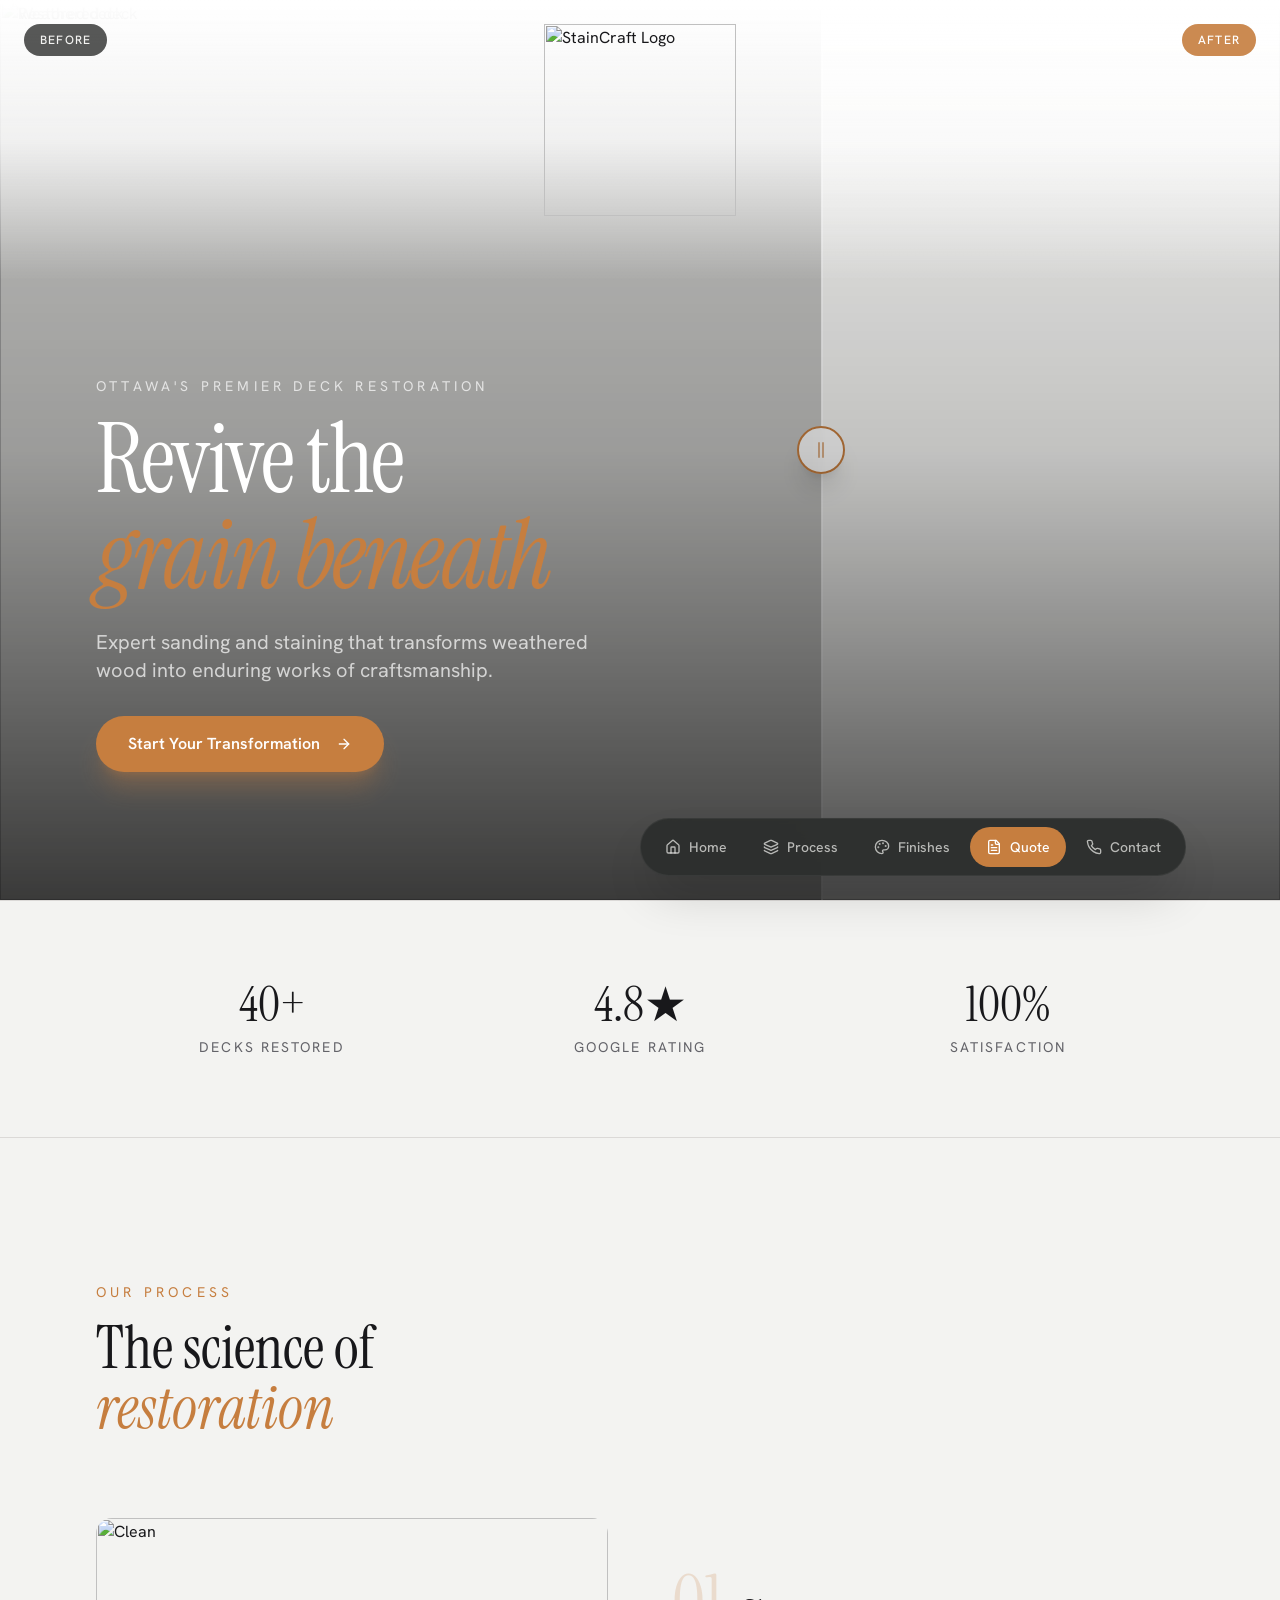
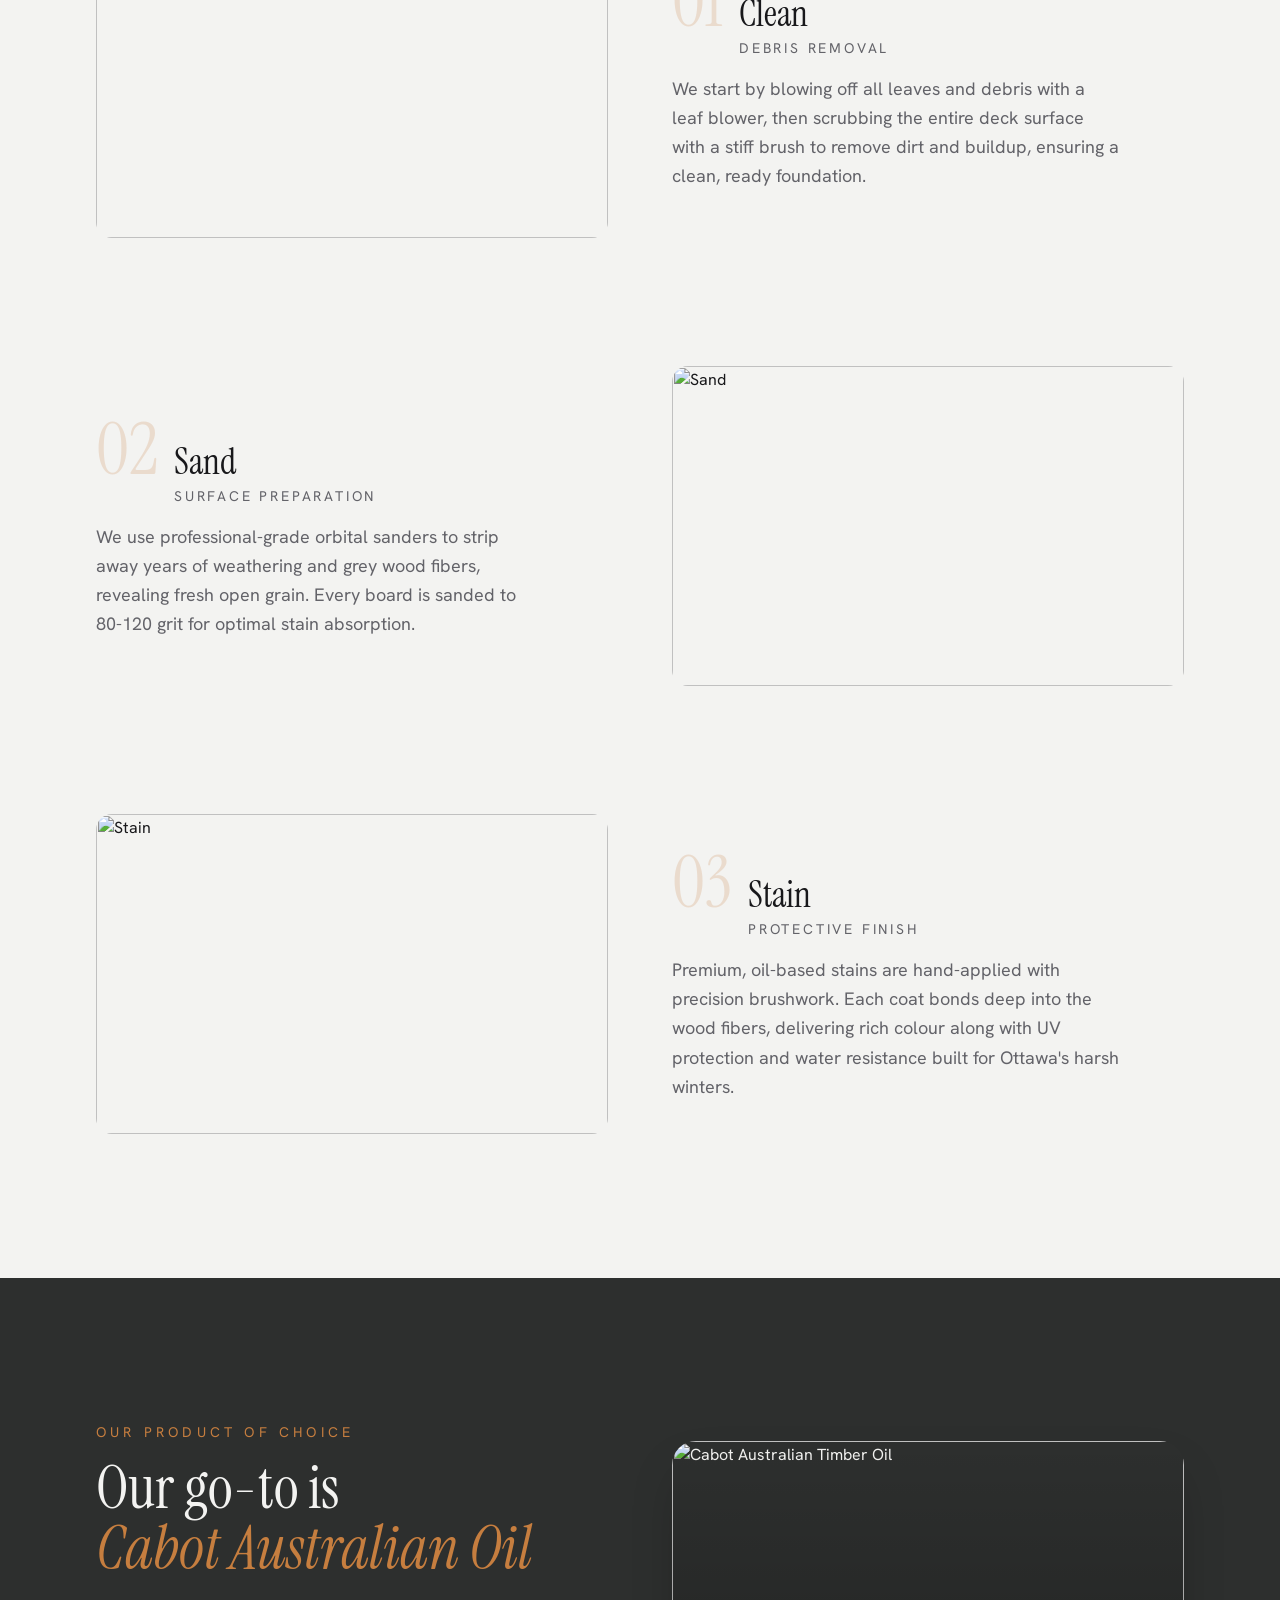
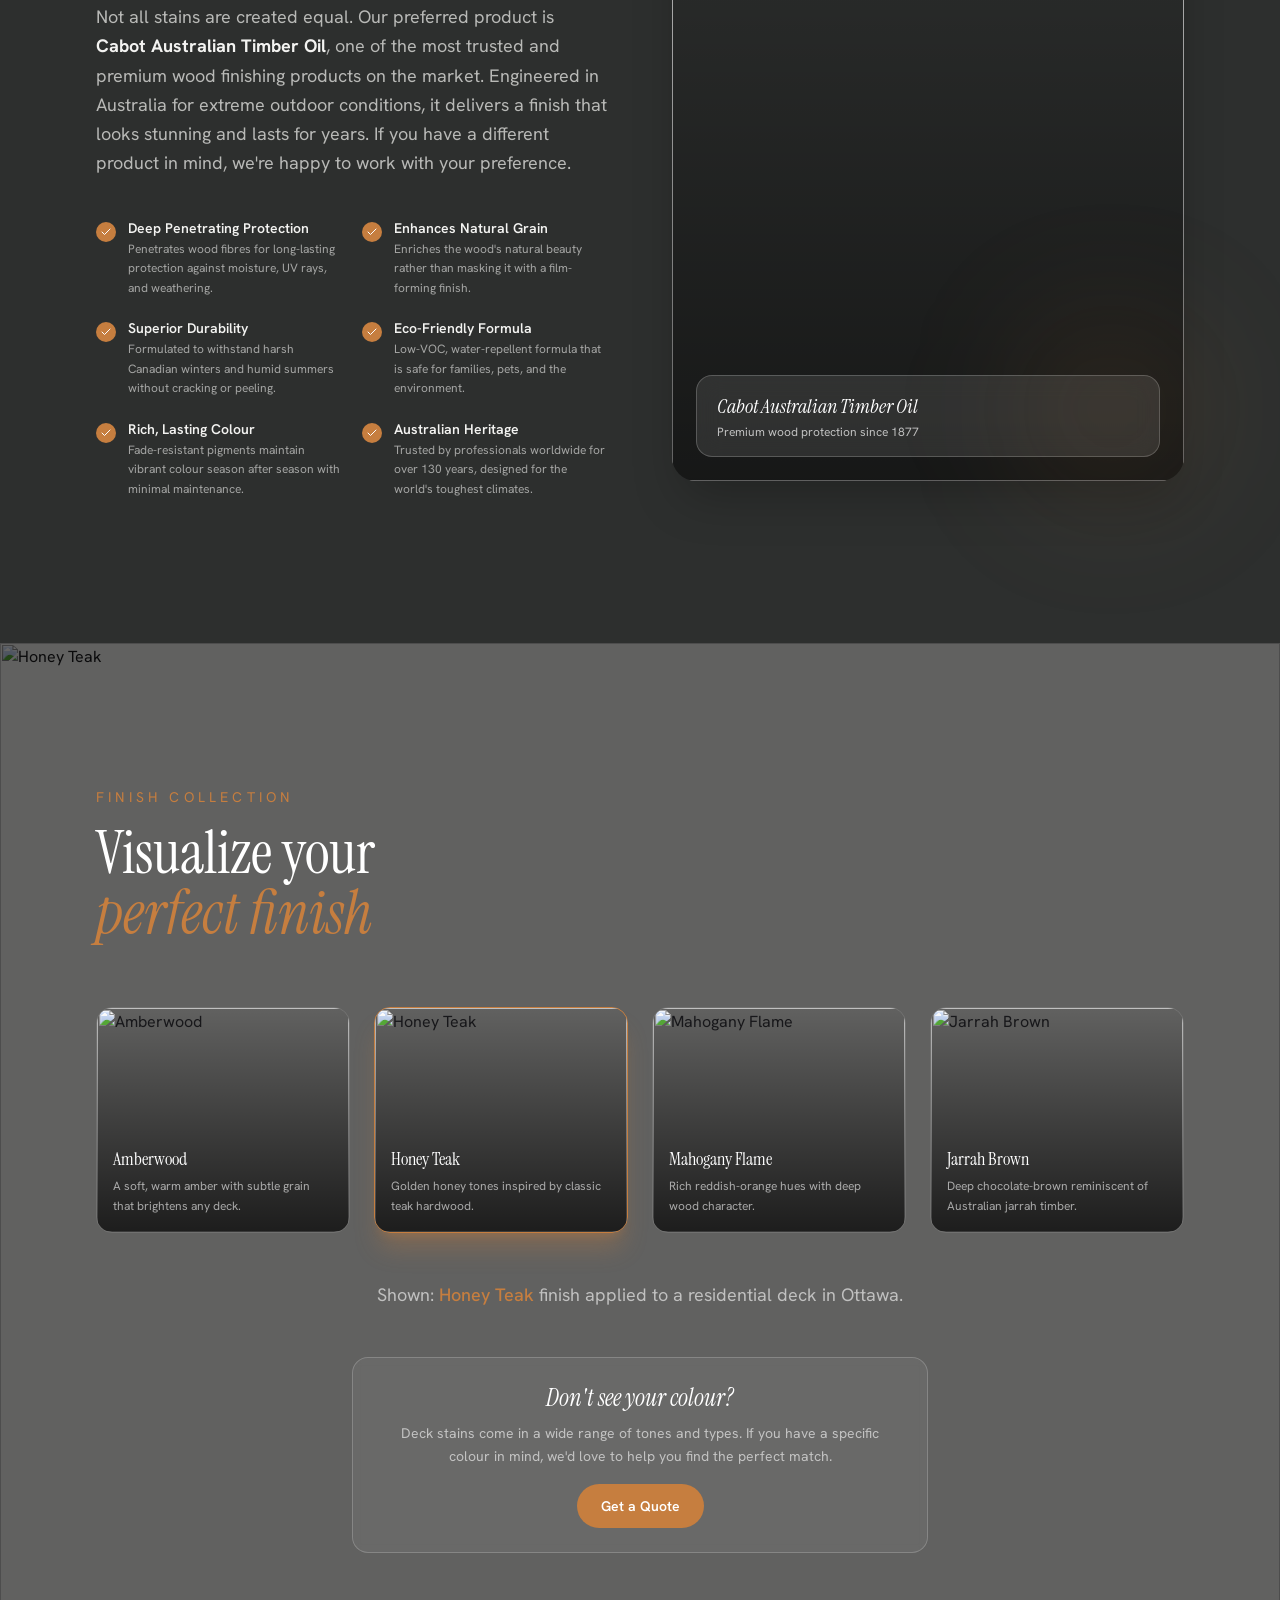
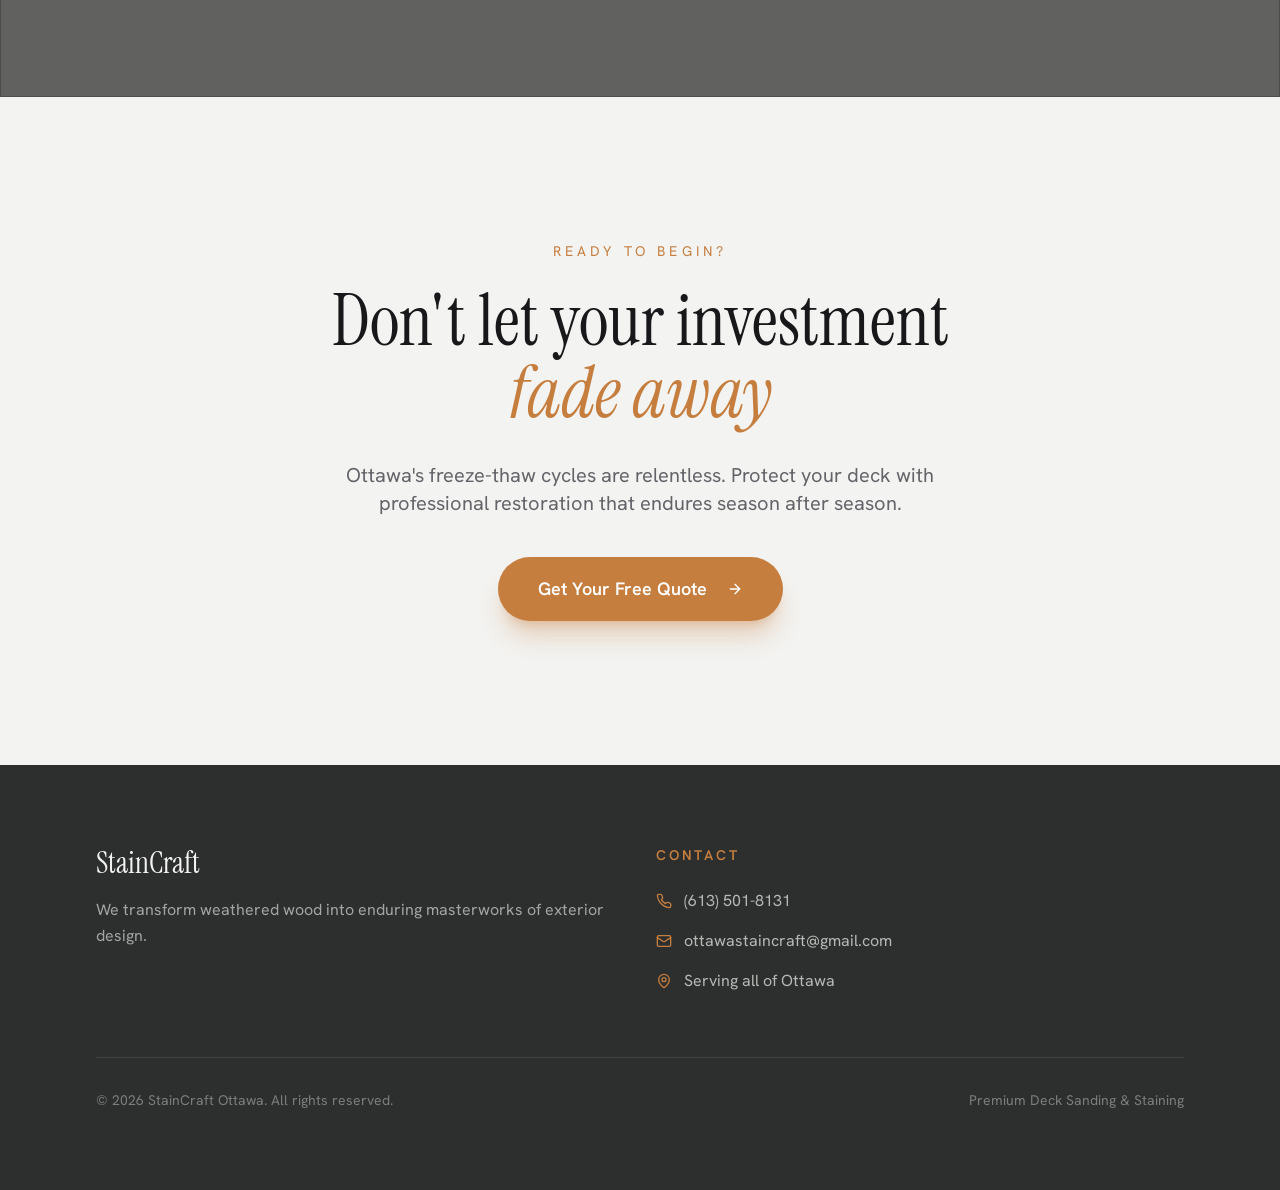
==== index.html @ ea13b6b6 "Update index.html" ====
<html lang="en"><head>
  <meta charset="utf-8">
  <link href="https://media.base44.com/images/public/69fa794aa1d1ffbd0a71982e/69de21998_logo.png" rel="icon" type="image/svg+xml">
  <meta content="width=device-width, initial-scale=1.0" name="viewport">
  <link href="/manifest.json" rel="manifest">
  <title>
   StainCraft Ottawa
  </title>
  <script crossorigin="" src="java.js" type="module">
  </script>
  <link rel="stylesheet" href="CSS.css">
  <script type="module">
   if (window.self === window.top) {
  let lastPath = "";
  function getPageNameFromPath(path) {
    const segments = path.split("/").filter(Boolean);
    return segments[0] || null;
  }
  function trackPageView() {
    const path = window.location.pathname;
    if (path === lastPath) return;
    lastPath = path;
    const pageName = getPageNameFromPath(path) || "home";
    const appId = "69fa794aa1d1ffbd0a71982e";
    if (!appId) return;
    fetch(`/app-logs/${appId}/log-user-in-app/${pageName}`, {
      method: "POST",
    }).catch(() => {});
  }
  const originalPushState = history.pushState.bind(history);
  history.pushState = function (...args) {
    originalPushState(...args);
    trackPageView();
  };
  const originalReplaceState = history.replaceState.bind(history);
  history.replaceState = function (...args) {
    originalReplaceState(...args);
    trackPageView();
  };
  window.addEventListener("popstate", trackPageView);
  trackPageView();
}
  </script>
  <meta content="Premium deck restoration and finishing services for Ottawa homeowners, combining artisan craftsmanship with weather-tested durability." name="description">
  <meta content="StainCraft Ottawa" property="og:title">
  <meta content="Premium deck restoration and finishing services for Ottawa homeowners, combining artisan craftsmanship with weather-tested durability." property="og:description">
  <meta content="https://media.base44.com/images/public/69fa794aa1d1ffbd0a71982e/69de21998_logo.png/v1/fill/w_1200,h_630/69de21998_logo.png" property="og:image">
  <meta content="https://stain-craft-ottawa.base44.app" property="og:url">
  <meta content="website" property="og:type">
  <meta content="StainCraft Ottawa" property="og:site_name">
  <meta content="StainCraft Ottawa" name="twitter:title">
  <meta content="Premium deck restoration and finishing services for Ottawa homeowners, combining artisan craftsmanship with weather-tested durability." name="twitter:description">
  <meta content="https://media.base44.com/images/public/69fa794aa1d1ffbd0a71982e/69de21998_logo.png/v1/fill/w_1200,h_630/69de21998_logo.png" name="twitter:image">
  <meta content="summary_large_image" name="twitter:card">
  <meta content="https://stain-craft-ottawa.base44.app" name="twitter:url">
  <meta content="yes" name="mobile-web-app-capable">
  <meta content="black" name="apple-mobile-web-app-status-bar-style">
  <meta content="StainCraft Ottawa" name="apple-mobile-web-app-title">
  <link href="https://stain-craft-ottawa.base44.app" rel="canonical">
  <script data-seo-source="builder" type="application/ld+json">
   {"name": "StainCraft Ottawa", "@context": "https://schema.org", "@type": "WebSite", "url": "https://stain-craft-ottawa.base44.app"}
  </script>
  <script data-seo-source="builder" type="application/ld+json">
   {"name": "StainCraft Ottawa", "logo": "https://media.base44.com/images/public/69fa794aa1d1ffbd0a71982e/69de21998_logo.png", "@context": "https://schema.org", "@type": "Organization", "url": "https://stain-craft-ottawa.base44.app"}
  </script>
  <script async="true" data-app-id="69fa794aa1d1ffbd0a71982e" data-app-name="StainCraft Ottawa" data-platform-url="https://app.base44.com" src="/static/js/badge.js">
  </script>
 <style>
      @keyframes badge-spin {
        from { transform: rotate(0deg); }
        to { transform: rotate(360deg); }
      }
      .badge-spinner {
        animation: badge-spin 1s linear infinite;
      }
      @keyframes base44-fade-in {
        from { opacity: 0; }
        to { opacity: 1; }
      }
      @keyframes base44-scale-in {
        from {
          opacity: 0;
          transform: scale(0.95);
        }
        to {
          opacity: 1;
          transform: scale(1);
        }
      }
    </style></head>
 <body>
  <div id="root"><div class="min-h-screen bg-background font-body"><div><section class="relative w-full h-screen overflow-hidden"><div class="absolute inset-0 cursor-col-resize select-none"><img src="https://media.base44.com/images/public/69fa794aa1d1ffbd0a71982e/0f7877203_de7d810f-750d-41b0-aebe-3784a3c4c7a8.png" alt="Restored deck" class="absolute inset-0 w-full h-full object-cover"><div class="absolute inset-0 overflow-hidden" style="clip-path: inset(0px 35.7851% 0px 0px);"><img src="https://media.base44.com/images/public/69fa794aa1d1ffbd0a71982e/82ff02558_5747acf0-26b4-49be-80ba-8a4bb88fe09c.png" alt="Weathered deck" class="absolute inset-0 w-full h-full object-cover grayscale-[30%]"><div class="absolute inset-0 bg-black/20"></div></div><div class="absolute top-0 bottom-0 z-10 flex items-center" style="left: 64.2149%; transform: translateX(-50%);"><div class="w-[2px] h-full bg-white/80"></div><div class="absolute top-1/2 -translate-y-1/2 -translate-x-1/2 w-12 h-12 rounded-full bg-white/90 backdrop-blur-sm border-2 border-primary flex items-center justify-center shadow-xl"><div class="flex gap-0.5"><div class="w-0.5 h-4 bg-primary/60 rounded-full"></div><div class="w-0.5 h-4 bg-primary/60 rounded-full"></div></div></div></div></div><div class="absolute top-0 left-0 right-0 z-20"><div class="w-full bg-gradient-to-b from-white via-white/80 to-transparent pt-6 pb-16 flex justify-center"><img src="https://media.base44.com/images/public/69fa794aa1d1ffbd0a71982e/243f732c0_StainCraftLogo.png" alt="StainCraft Logo" class="h-36 md:h-48 object-contain"></div></div><div class="absolute top-8 left-6 z-20"><span class="bg-secondary/80 backdrop-blur-sm text-secondary-foreground text-xs font-body font-medium tracking-widest uppercase px-4 py-2 rounded-full">Before</span></div><div class="absolute top-8 right-6 z-20"><span class="bg-primary/90 backdrop-blur-sm text-primary-foreground text-xs font-body font-medium tracking-widest uppercase px-4 py-2 rounded-full">After</span></div><div class="absolute inset-0 bg-gradient-to-t from-black/70 via-black/20 to-transparent pointer-events-none z-10"></div><div class="absolute bottom-0 left-0 right-0 z-20 pb-32 px-6 md:px-16 lg:px-24"><div class="max-w-3xl" style="opacity: 1; transform: none;"><p class="font-body text-white/70 text-sm tracking-[0.3em] uppercase mb-4">Ottawa's Premier Deck Restoration</p><h1 class="font-display text-5xl md:text-7xl lg:text-8xl text-white leading-[0.95] tracking-tight mb-6">Revive the<br><span class="text-primary italic">grain beneath</span></h1><p class="font-body text-white/70 text-lg md:text-xl max-w-lg mb-8 leading-relaxed">Expert sanding and staining that transforms weathered wood into enduring works of craftsmanship.</p><a href="/quote"><button class="inline-flex items-center justify-center gap-2 whitespace-nowrap focus-visible:outline-none focus-visible:ring-1 focus-visible:ring-ring disabled:pointer-events-none disabled:opacity-50 [&amp;_svg]:pointer-events-none [&amp;_svg]:size-4 [&amp;_svg]:shrink-0 py-2 h-14 px-8 text-base font-body font-semibold rounded-full bg-primary hover:bg-primary/90 text-primary-foreground shadow-xl shadow-primary/30 transition-all duration-300 hover:shadow-2xl hover:shadow-primary/40">Start Your Transformation<svg xmlns="http://www.w3.org/2000/svg" width="24" height="24" viewBox="0 0 24 24" fill="none" stroke="currentColor" stroke-width="2" stroke-linecap="round" stroke-linejoin="round" class="lucide lucide-arrow-right w-5 h-5 ml-2"><path d="M5 12h14"></path><path d="m12 5 7 7-7 7"></path></svg></button></a></div></div><div class="absolute top-1/2 left-1/2 -translate-x-1/2 -translate-y-1/2 z-20 pointer-events-none" style="opacity: 0;"><div class="bg-white/90 backdrop-blur-sm rounded-full px-5 py-3 shadow-lg"><span class="font-body text-sm text-foreground font-medium">← Drag to compare →</span></div></div></section><section class="py-16 md:py-20 px-6 md:px-16 lg:px-24 border-y border-border"><div class="max-w-7xl mx-auto grid grid-cols-3 gap-8 md:gap-4"><div class="text-center" style="opacity: 1; transform: none;"><p class="font-display text-4xl md:text-5xl text-foreground">40+</p><p class="font-body text-muted-foreground text-sm tracking-[0.15em] uppercase mt-2">Decks Restored</p></div><div class="text-center" style="opacity: 1; transform: none;"><p class="font-display text-4xl md:text-5xl text-foreground">4.8★</p><p class="font-body text-muted-foreground text-sm tracking-[0.15em] uppercase mt-2">Google Rating</p></div><div class="text-center" style="opacity: 1; transform: none;"><p class="font-display text-4xl md:text-5xl text-foreground">100%</p><p class="font-body text-muted-foreground text-sm tracking-[0.15em] uppercase mt-2">Satisfaction</p></div></div></section><section id="process" class="py-24 md:py-36 px-6 md:px-16 lg:px-24"><div class="max-w-7xl mx-auto"><div class="mb-20" style="opacity: 1; transform: none;"><p class="font-body text-sm tracking-[0.3em] uppercase text-primary mb-4">Our Process</p><h2 class="font-display text-4xl md:text-6xl text-foreground leading-tight">The science of<br><span class="italic text-primary">restoration</span></h2></div><div class="space-y-24 md:space-y-32"><div class="grid grid-cols-1 lg:grid-cols-2 gap-8 lg:gap-16 items-center " style="opacity: 1; transform: none;"><div class=""><div class="overflow-hidden rounded-2xl"><img src="https://media.base44.com/images/public/69fa794aa1d1ffbd0a71982e/c73a973b4_generated_image.png" alt="Clean" class="w-full h-64 md:h-80 object-cover hover:scale-105 transition-transform duration-700"></div></div><div class="space-y-4 "><div class="flex items-baseline gap-4"><span class="font-display text-6xl md:text-7xl text-primary/20">01</span><div><h3 class="font-display text-3xl md:text-4xl text-foreground">Clean</h3><p class="font-body text-sm tracking-[0.2em] uppercase text-muted-foreground mt-1">Debris Removal</p></div></div><p class="font-body text-muted-foreground text-lg leading-relaxed max-w-md">We start by blowing off all leaves and debris with a leaf blower, then scrubbing the entire deck surface with a stiff brush to remove dirt and buildup, ensuring a clean, ready foundation.</p></div></div><div class="grid grid-cols-1 lg:grid-cols-2 gap-8 lg:gap-16 items-center lg:grid-flow-dense" style="opacity: 1; transform: none;"><div class="lg:col-start-2"><div class="overflow-hidden rounded-2xl"><img src="https://media.base44.com/images/public/69fa794aa1d1ffbd0a71982e/3ec71d45b_generated_72070916.png" alt="Sand" class="w-full h-64 md:h-80 object-cover hover:scale-105 transition-transform duration-700"></div></div><div class="space-y-4 lg:col-start-1"><div class="flex items-baseline gap-4"><span class="font-display text-6xl md:text-7xl text-primary/20">02</span><div><h3 class="font-display text-3xl md:text-4xl text-foreground">Sand</h3><p class="font-body text-sm tracking-[0.2em] uppercase text-muted-foreground mt-1">Surface Preparation</p></div></div><p class="font-body text-muted-foreground text-lg leading-relaxed max-w-md">We use professional-grade orbital sanders to strip away years of weathering and grey wood fibers, revealing fresh open grain. Every board is sanded to 80-120 grit for optimal stain absorption.</p></div></div><div class="grid grid-cols-1 lg:grid-cols-2 gap-8 lg:gap-16 items-center " style="opacity: 1; transform: none;"><div class=""><div class="overflow-hidden rounded-2xl"><img src="https://media.base44.com/images/public/69fa794aa1d1ffbd0a71982e/5aa98ae77_generated_a094aadf.png" alt="Stain" class="w-full h-64 md:h-80 object-cover hover:scale-105 transition-transform duration-700"></div></div><div class="space-y-4 "><div class="flex items-baseline gap-4"><span class="font-display text-6xl md:text-7xl text-primary/20">03</span><div><h3 class="font-display text-3xl md:text-4xl text-foreground">Stain</h3><p class="font-body text-sm tracking-[0.2em] uppercase text-muted-foreground mt-1">Protective Finish</p></div></div><p class="font-body text-muted-foreground text-lg leading-relaxed max-w-md">Premium, oil-based stains are hand-applied with precision brushwork. Each coat bonds deep into the wood fibers, delivering rich colour along with UV protection and water resistance built for Ottawa's harsh winters.</p></div></div></div></div></section><section class="py-24 md:py-36 bg-secondary text-secondary-foreground overflow-hidden"><div class="px-6 md:px-16 lg:px-24 max-w-7xl mx-auto"><div class="grid grid-cols-1 lg:grid-cols-2 gap-16 items-center"><div style="opacity: 1; transform: none;"><p class="font-body text-sm tracking-[0.3em] uppercase text-primary mb-4">Our Product of Choice</p><h2 class="font-display text-4xl md:text-6xl leading-tight mb-6">Our go-to is<br><span class="italic text-primary">Cabot Australian Oil</span></h2><p class="font-body text-secondary-foreground/70 text-lg leading-relaxed mb-10">Not all stains are created equal. Our preferred product is <strong class="text-secondary-foreground">Cabot Australian Timber Oil</strong>, one of the most trusted and premium wood finishing products on the market. Engineered in Australia for extreme outdoor conditions, it delivers a finish that looks stunning and lasts for years. If you have a different product in mind, we're happy to work with your preference.</p><div class="grid grid-cols-1 sm:grid-cols-2 gap-5"><div class="flex gap-3" style="opacity: 1; transform: none;"><div class="mt-1 flex-shrink-0 w-5 h-5 rounded-full bg-primary flex items-center justify-center"><svg xmlns="http://www.w3.org/2000/svg" width="24" height="24" viewBox="0 0 24 24" fill="none" stroke="currentColor" stroke-width="2" stroke-linecap="round" stroke-linejoin="round" class="lucide lucide-check w-3 h-3 text-primary-foreground"><path d="M20 6 9 17l-5-5"></path></svg></div><div><p class="font-body font-semibold text-sm text-secondary-foreground">Deep Penetrating Protection</p><p class="font-body text-xs text-secondary-foreground/60 leading-relaxed mt-0.5">Penetrates wood fibres for long-lasting protection against moisture, UV rays, and weathering.</p></div></div><div class="flex gap-3" style="opacity: 1; transform: none;"><div class="mt-1 flex-shrink-0 w-5 h-5 rounded-full bg-primary flex items-center justify-center"><svg xmlns="http://www.w3.org/2000/svg" width="24" height="24" viewBox="0 0 24 24" fill="none" stroke="currentColor" stroke-width="2" stroke-linecap="round" stroke-linejoin="round" class="lucide lucide-check w-3 h-3 text-primary-foreground"><path d="M20 6 9 17l-5-5"></path></svg></div><div><p class="font-body font-semibold text-sm text-secondary-foreground">Enhances Natural Grain</p><p class="font-body text-xs text-secondary-foreground/60 leading-relaxed mt-0.5">Enriches the wood's natural beauty rather than masking it with a film-forming finish.</p></div></div><div class="flex gap-3" style="opacity: 1; transform: none;"><div class="mt-1 flex-shrink-0 w-5 h-5 rounded-full bg-primary flex items-center justify-center"><svg xmlns="http://www.w3.org/2000/svg" width="24" height="24" viewBox="0 0 24 24" fill="none" stroke="currentColor" stroke-width="2" stroke-linecap="round" stroke-linejoin="round" class="lucide lucide-check w-3 h-3 text-primary-foreground"><path d="M20 6 9 17l-5-5"></path></svg></div><div><p class="font-body font-semibold text-sm text-secondary-foreground">Superior Durability</p><p class="font-body text-xs text-secondary-foreground/60 leading-relaxed mt-0.5">Formulated to withstand harsh Canadian winters and humid summers without cracking or peeling.</p></div></div><div class="flex gap-3" style="opacity: 1; transform: none;"><div class="mt-1 flex-shrink-0 w-5 h-5 rounded-full bg-primary flex items-center justify-center"><svg xmlns="http://www.w3.org/2000/svg" width="24" height="24" viewBox="0 0 24 24" fill="none" stroke="currentColor" stroke-width="2" stroke-linecap="round" stroke-linejoin="round" class="lucide lucide-check w-3 h-3 text-primary-foreground"><path d="M20 6 9 17l-5-5"></path></svg></div><div><p class="font-body font-semibold text-sm text-secondary-foreground">Eco-Friendly Formula</p><p class="font-body text-xs text-secondary-foreground/60 leading-relaxed mt-0.5">Low-VOC, water-repellent formula that is safe for families, pets, and the environment.</p></div></div><div class="flex gap-3" style="opacity: 1; transform: none;"><div class="mt-1 flex-shrink-0 w-5 h-5 rounded-full bg-primary flex items-center justify-center"><svg xmlns="http://www.w3.org/2000/svg" width="24" height="24" viewBox="0 0 24 24" fill="none" stroke="currentColor" stroke-width="2" stroke-linecap="round" stroke-linejoin="round" class="lucide lucide-check w-3 h-3 text-primary-foreground"><path d="M20 6 9 17l-5-5"></path></svg></div><div><p class="font-body font-semibold text-sm text-secondary-foreground">Rich, Lasting Colour</p><p class="font-body text-xs text-secondary-foreground/60 leading-relaxed mt-0.5">Fade-resistant pigments maintain vibrant colour season after season with minimal maintenance.</p></div></div><div class="flex gap-3" style="opacity: 1; transform: none;"><div class="mt-1 flex-shrink-0 w-5 h-5 rounded-full bg-primary flex items-center justify-center"><svg xmlns="http://www.w3.org/2000/svg" width="24" height="24" viewBox="0 0 24 24" fill="none" stroke="currentColor" stroke-width="2" stroke-linecap="round" stroke-linejoin="round" class="lucide lucide-check w-3 h-3 text-primary-foreground"><path d="M20 6 9 17l-5-5"></path></svg></div><div><p class="font-body font-semibold text-sm text-secondary-foreground">Australian Heritage</p><p class="font-body text-xs text-secondary-foreground/60 leading-relaxed mt-0.5">Trusted by professionals worldwide for over 130 years, designed for the world's toughest climates.</p></div></div></div></div><div class="relative" style="opacity: 1; transform: none;"><div class="relative rounded-3xl overflow-hidden aspect-[4/5] shadow-2xl"><img src="https://media.base44.com/images/public/69fa794aa1d1ffbd0a71982e/8ce46a751_Cabot-ATO-natural-1G-HERO-1.jpg" alt="Cabot Australian Timber Oil" class="w-full h-full object-cover"><div class="absolute inset-0 bg-gradient-to-t from-black/50 to-transparent"></div><div class="absolute bottom-6 left-6 right-6"><div class="bg-white/10 backdrop-blur-md border border-white/20 rounded-2xl px-5 py-4"><p class="font-display text-white text-xl italic">Cabot Australian Timber Oil</p><p class="font-body text-white/70 text-xs mt-1">Premium wood protection since 1877</p></div></div></div><div class="absolute -bottom-6 -right-6 w-48 h-48 rounded-full bg-primary/10 blur-3xl pointer-events-none"></div></div></div></div></section><section id="finishes" class="relative py-24 md:py-36 overflow-hidden"><div class="absolute inset-0" style="opacity: 1;"><img src="https://media.base44.com/images/public/69fa794aa1d1ffbd0a71982e/0ec0f10fa_Honey.JPG" alt="Honey Teak" class="w-full h-full object-cover"><div class="absolute inset-0 bg-black/60"></div></div><div class="relative z-10 px-6 md:px-16 lg:px-24 max-w-7xl mx-auto"><div class="mb-16" style="opacity: 1; transform: none;"><p class="font-body text-sm tracking-[0.3em] uppercase text-primary mb-4">Finish Collection</p><h2 class="font-display text-4xl md:text-6xl text-white leading-tight">Visualize your<br><span class="italic text-primary">perfect finish</span></h2></div><div class="grid grid-cols-2 md:grid-cols-4 gap-4 md:gap-6 mb-12"><button class="group relative rounded-2xl border overflow-hidden transition-all duration-300 text-left
                border-white/10 hover:border-white/30"><img src="https://media.base44.com/images/public/69fa794aa1d1ffbd0a71982e/8ac215d3a_Amberwood.JPG" alt="Amberwood" class="w-full h-48 md:h-56 object-cover"><div class="absolute inset-0 bg-gradient-to-t from-black/70 to-transparent"></div><div class="absolute bottom-0 left-0 right-0 p-4"><h3 class="font-display text-lg text-white">Amberwood</h3><p class="font-body text-white/60 text-xs leading-relaxed mt-1">A soft, warm amber with subtle grain that brightens any deck.</p></div></button><button class="group relative rounded-2xl border overflow-hidden transition-all duration-300 text-left
                border-primary shadow-xl shadow-primary/30 ring-8 ring-primary" style="transform: none;"><img src="https://media.base44.com/images/public/69fa794aa1d1ffbd0a71982e/0ec0f10fa_Honey.JPG" alt="Honey Teak" class="w-full h-48 md:h-56 object-cover"><div class="absolute inset-0 bg-gradient-to-t from-black/70 to-transparent"></div><div class="absolute bottom-0 left-0 right-0 p-4"><h3 class="font-display text-lg text-white">Honey Teak</h3><p class="font-body text-white/60 text-xs leading-relaxed mt-1">Golden honey tones inspired by classic teak hardwood.</p></div></button><button class="group relative rounded-2xl border overflow-hidden transition-all duration-300 text-left
                border-white/10 hover:border-white/30" style="transform: none;"><img src="https://media.base44.com/images/public/69fa794aa1d1ffbd0a71982e/f0b2431c8_Mahoganny.JPG" alt="Mahogany Flame" class="w-full h-48 md:h-56 object-cover"><div class="absolute inset-0 bg-gradient-to-t from-black/70 to-transparent"></div><div class="absolute bottom-0 left-0 right-0 p-4"><h3 class="font-display text-lg text-white">Mahogany Flame</h3><p class="font-body text-white/60 text-xs leading-relaxed mt-1">Rich reddish-orange hues with deep wood character.</p></div></button><button class="group relative rounded-2xl border overflow-hidden transition-all duration-300 text-left
                border-white/10 hover:border-white/30" style="transform: none;"><img src="https://media.base44.com/images/public/69fa794aa1d1ffbd0a71982e/db3261a53_Brown.JPG" alt="Jarrah Brown" class="w-full h-48 md:h-56 object-cover"><div class="absolute inset-0 bg-gradient-to-t from-black/70 to-transparent"></div><div class="absolute bottom-0 left-0 right-0 p-4"><h3 class="font-display text-lg text-white">Jarrah Brown</h3><p class="font-body text-white/60 text-xs leading-relaxed mt-1">Deep chocolate-brown reminiscent of Australian jarrah timber.</p></div></button></div><div class="text-center" style="opacity: 1; transform: none;"><p class="font-body text-white/60 text-lg max-w-xl mx-auto">Shown: <span class="text-primary font-medium">Honey Teak</span> finish applied to a residential deck in Ottawa.</p></div><div class="mt-12 border border-white/20 bg-white/5 backdrop-blur-sm rounded-2xl px-8 py-6 max-w-xl mx-auto text-center" style="opacity: 1; transform: none;"><p class="font-display text-white text-2xl italic mb-2">Don't see your colour?</p><p class="font-body text-white/60 text-sm leading-relaxed mb-4">Deck stains come in a wide range of tones and types. If you have a specific colour in mind, we'd love to help you find the perfect match.</p><a href="/quote" class="inline-flex items-center gap-2 bg-primary hover:bg-primary/90 text-primary-foreground font-body font-semibold text-sm px-6 py-3 rounded-full transition-colors">Get a Quote</a></div></div></section><section class="py-24 md:py-36 px-6 md:px-16 lg:px-24"><div class="max-w-4xl mx-auto text-center"><div style="opacity: 1; transform: none;"><p class="font-body text-sm tracking-[0.3em] uppercase text-primary mb-6">Ready to begin?</p><h2 class="font-display text-4xl md:text-6xl lg:text-7xl text-foreground leading-tight mb-8">Don't let your investment<br><span class="italic text-primary">fade away</span></h2><p class="font-body text-muted-foreground text-lg md:text-xl max-w-2xl mx-auto mb-10 leading-relaxed">Ottawa's freeze-thaw cycles are relentless. Protect your deck with professional restoration that endures season after season.</p><a href="/quote"><button class="inline-flex items-center justify-center gap-2 whitespace-nowrap focus-visible:outline-none focus-visible:ring-1 focus-visible:ring-ring disabled:pointer-events-none disabled:opacity-50 [&amp;_svg]:pointer-events-none [&amp;_svg]:size-4 [&amp;_svg]:shrink-0 py-2 h-16 px-10 text-lg font-body font-semibold rounded-full bg-primary hover:bg-primary/90 text-primary-foreground shadow-xl shadow-primary/30 transition-all duration-300 hover:shadow-2xl hover:shadow-primary/40 hover:scale-105">Get Your Free Quote<svg xmlns="http://www.w3.org/2000/svg" width="24" height="24" viewBox="0 0 24 24" fill="none" stroke="currentColor" stroke-width="2" stroke-linecap="round" stroke-linejoin="round" class="lucide lucide-arrow-right w-5 h-5 ml-3"><path d="M5 12h14"></path><path d="m12 5 7 7-7 7"></path></svg></button></a></div></div></section><footer id="contact" class="bg-secondary text-secondary-foreground py-20 px-6 md:px-16 lg:px-24"><div class="max-w-7xl mx-auto"><div class="grid grid-cols-1 md:grid-cols-2 gap-12 md:gap-8 mb-16"><div><h3 class="font-display text-3xl mb-4">StainCraft</h3><p class="font-body text-secondary-foreground/60 leading-relaxed">We transform weathered wood into enduring masterworks of exterior design.</p></div><div><h4 class="font-body font-semibold text-sm tracking-[0.2em] uppercase text-primary mb-6">Contact</h4><div class="space-y-4"><a href="tel:+16135018131" class="flex items-center gap-3 font-body text-secondary-foreground/70 hover:text-primary transition-colors"><svg xmlns="http://www.w3.org/2000/svg" width="24" height="24" viewBox="0 0 24 24" fill="none" stroke="currentColor" stroke-width="2" stroke-linecap="round" stroke-linejoin="round" class="lucide lucide-phone w-4 h-4 text-primary"><path d="M22 16.92v3a2 2 0 0 1-2.18 2 19.79 19.79 0 0 1-8.63-3.07 19.5 19.5 0 0 1-6-6 19.79 19.79 0 0 1-3.07-8.67A2 2 0 0 1 4.11 2h3a2 2 0 0 1 2 1.72 12.84 12.84 0 0 0 .7 2.81 2 2 0 0 1-.45 2.11L8.09 9.91a16 16 0 0 0 6 6l1.27-1.27a2 2 0 0 1 2.11-.45 12.84 12.84 0 0 0 2.81.7A2 2 0 0 1 22 16.92z"></path></svg>(613) 501-8131</a><a href="mailto:ottawastaincraft@gmail.com" class="flex items-center gap-3 font-body text-secondary-foreground/70 hover:text-primary transition-colors"><svg xmlns="http://www.w3.org/2000/svg" width="24" height="24" viewBox="0 0 24 24" fill="none" stroke="currentColor" stroke-width="2" stroke-linecap="round" stroke-linejoin="round" class="lucide lucide-mail w-4 h-4 text-primary"><rect width="20" height="16" x="2" y="4" rx="2"></rect><path d="m22 7-8.97 5.7a1.94 1.94 0 0 1-2.06 0L2 7"></path></svg>ottawastaincraft@gmail.com</a><div class="flex items-center gap-3 font-body text-secondary-foreground/70"><svg xmlns="http://www.w3.org/2000/svg" width="24" height="24" viewBox="0 0 24 24" fill="none" stroke="currentColor" stroke-width="2" stroke-linecap="round" stroke-linejoin="round" class="lucide lucide-map-pin w-4 h-4 text-primary"><path d="M20 10c0 4.993-5.539 10.193-7.399 11.799a1 1 0 0 1-1.202 0C9.539 20.193 4 14.993 4 10a8 8 0 0 1 16 0"></path><circle cx="12" cy="10" r="3"></circle></svg>Serving all of Ottawa</div></div></div></div><div class="border-t border-white/10 pt-8 flex flex-col md:flex-row justify-between items-center gap-4"><p class="font-body text-secondary-foreground/40 text-sm">© 2026 StainCraft Ottawa. All rights reserved.</p><p class="font-body text-secondary-foreground/40 text-sm">Premium Deck Sanding &amp; Staining</p></div></div></footer></div><nav class="fixed bottom-6 left-1/2 -translate-x-1/2 z-50" style="opacity: 1; transform: none;"><div class="flex items-center gap-1 bg-secondary/95 backdrop-blur-xl rounded-full px-2 py-2 shadow-2xl shadow-black/20 border border-white/5"><a class="flex items-center gap-2 px-4 py-2.5 rounded-full transition-all duration-300 text-sm font-body font-medium
                    text-secondary-foreground/70 hover:text-secondary-foreground hover:bg-white/10" href="/"><svg xmlns="http://www.w3.org/2000/svg" width="24" height="24" viewBox="0 0 24 24" fill="none" stroke="currentColor" stroke-width="2" stroke-linecap="round" stroke-linejoin="round" class="lucide lucide-house w-4 h-4"><path d="M15 21v-8a1 1 0 0 0-1-1h-4a1 1 0 0 0-1 1v8"></path><path d="M3 10a2 2 0 0 1 .709-1.528l7-5.999a2 2 0 0 1 2.582 0l7 5.999A2 2 0 0 1 21 10v9a2 2 0 0 1-2 2H5a2 2 0 0 1-2-2z"></path></svg><span class="hidden sm:inline">Home</span></a><a class="flex items-center gap-2 px-4 py-2.5 rounded-full transition-all duration-300 text-sm font-body font-medium
                    text-secondary-foreground/70 hover:text-secondary-foreground hover:bg-white/10" href="/#process"><svg xmlns="http://www.w3.org/2000/svg" width="24" height="24" viewBox="0 0 24 24" fill="none" stroke="currentColor" stroke-width="2" stroke-linecap="round" stroke-linejoin="round" class="lucide lucide-layers w-4 h-4"><path d="M12.83 2.18a2 2 0 0 0-1.66 0L2.6 6.08a1 1 0 0 0 0 1.83l8.58 3.91a2 2 0 0 0 1.66 0l8.58-3.9a1 1 0 0 0 0-1.83z"></path><path d="M2 12a1 1 0 0 0 .58.91l8.6 3.91a2 2 0 0 0 1.65 0l8.58-3.9A1 1 0 0 0 22 12"></path><path d="M2 17a1 1 0 0 0 .58.91l8.6 3.91a2 2 0 0 0 1.65 0l8.58-3.9A1 1 0 0 0 22 17"></path></svg><span class="hidden sm:inline">Process</span></a><a class="flex items-center gap-2 px-4 py-2.5 rounded-full transition-all duration-300 text-sm font-body font-medium
                    text-secondary-foreground/70 hover:text-secondary-foreground hover:bg-white/10" href="/#finishes"><svg xmlns="http://www.w3.org/2000/svg" width="24" height="24" viewBox="0 0 24 24" fill="none" stroke="currentColor" stroke-width="2" stroke-linecap="round" stroke-linejoin="round" class="lucide lucide-palette w-4 h-4"><circle cx="13.5" cy="6.5" r=".5" fill="currentColor"></circle><circle cx="17.5" cy="10.5" r=".5" fill="currentColor"></circle><circle cx="8.5" cy="7.5" r=".5" fill="currentColor"></circle><circle cx="6.5" cy="12.5" r=".5" fill="currentColor"></circle><path d="M12 2C6.5 2 2 6.5 2 12s4.5 10 10 10c.926 0 1.648-.746 1.648-1.688 0-.437-.18-.835-.437-1.125-.29-.289-.438-.652-.438-1.125a1.64 1.64 0 0 1 1.668-1.668h1.996c3.051 0 5.555-2.503 5.555-5.554C21.965 6.012 17.461 2 12 2z"></path></svg><span class="hidden sm:inline">Finishes</span></a><a class="flex items-center gap-2 px-4 py-2.5 rounded-full transition-all duration-300 text-sm font-body font-medium
                    bg-primary text-primary-foreground hover:bg-primary/90" href="/quote"><svg xmlns="http://www.w3.org/2000/svg" width="24" height="24" viewBox="0 0 24 24" fill="none" stroke="currentColor" stroke-width="2" stroke-linecap="round" stroke-linejoin="round" class="lucide lucide-file-text w-4 h-4"><path d="M15 2H6a2 2 0 0 0-2 2v16a2 2 0 0 0 2 2h12a2 2 0 0 0 2-2V7Z"></path><path d="M14 2v4a2 2 0 0 0 2 2h4"></path><path d="M10 9H8"></path><path d="M16 13H8"></path><path d="M16 17H8"></path></svg><span class="hidden sm:inline">Quote</span></a><a class="flex items-center gap-2 px-4 py-2.5 rounded-full transition-all duration-300 text-sm font-body font-medium
                    text-secondary-foreground/70 hover:text-secondary-foreground hover:bg-white/10" href="/#contact"><svg xmlns="http://www.w3.org/2000/svg" width="24" height="24" viewBox="0 0 24 24" fill="none" stroke="currentColor" stroke-width="2" stroke-linecap="round" stroke-linejoin="round" class="lucide lucide-phone w-4 h-4"><path d="M22 16.92v3a2 2 0 0 1-2.18 2 19.79 19.79 0 0 1-8.63-3.07 19.5 19.5 0 0 1-6-6 19.79 19.79 0 0 1-3.07-8.67A2 2 0 0 1 4.11 2h3a2 2 0 0 1 2 1.72 12.84 12.84 0 0 0 .7 2.81 2 2 0 0 1-.45 2.11L8.09 9.91a16 16 0 0 0 6 6l1.27-1.27a2 2 0 0 1 2.11-.45 12.84 12.84 0 0 0 2.81.7A2 2 0 0 1 22 16.92z"></path></svg><span class="hidden sm:inline">Contact</span></a></div></nav></div><div class="fixed top-0 z-[100] flex max-h-screen w-full flex-col-reverse p-4 sm:bottom-0 sm:right-0 sm:top-auto sm:flex-col md:max-w-[420px]"><div class="fixed top-0 z-[100] flex max-h-screen w-full flex-col-reverse p-4 sm:bottom-0 sm:right-0 sm:top-auto sm:flex-col md:max-w-[420px]"></div></div></div>
 

</body></html>
---- CSS.css ----
@import"https://fonts.googleapis.com/css2?family=Instrument+Serif:ital@0;1&family=Hanken+Grotesk:wght@300;400;500;600;700&display=swap";*,:before,:after {
    --tw-border-spacing-x: 0;
    --tw-border-spacing-y: 0;
    --tw-translate-x: 0;
    --tw-translate-y: 0;
    --tw-rotate: 0;
    --tw-skew-x: 0;
    --tw-skew-y: 0;
    --tw-scale-x: 1;
    --tw-scale-y: 1;
    --tw-pan-x: ;
    --tw-pan-y: ;
    --tw-pinch-zoom: ;
    --tw-scroll-snap-strictness: proximity;
    --tw-gradient-from-position: ;
    --tw-gradient-via-position: ;
    --tw-gradient-to-position: ;
    --tw-ordinal: ;
    --tw-slashed-zero: ;
    --tw-numeric-figure: ;
    --tw-numeric-spacing: ;
    --tw-numeric-fraction: ;
    --tw-ring-inset: ;
    --tw-ring-offset-width: 0px;
    --tw-ring-offset-color: #fff;
    --tw-ring-color: rgb(59 130 246 / .5);
    --tw-ring-offset-shadow: 0 0 #0000;
    --tw-ring-shadow: 0 0 #0000;
    --tw-shadow: 0 0 #0000;
    --tw-shadow-colored: 0 0 #0000;
    --tw-blur: ;
    --tw-brightness: ;
    --tw-contrast: ;
    --tw-grayscale: ;
    --tw-hue-rotate: ;
    --tw-invert: ;
    --tw-saturate: ;
    --tw-sepia: ;
    --tw-drop-shadow: ;
    --tw-backdrop-blur: ;
    --tw-backdrop-brightness: ;
    --tw-backdrop-contrast: ;
    --tw-backdrop-grayscale: ;
    --tw-backdrop-hue-rotate: ;
    --tw-backdrop-invert: ;
    --tw-backdrop-opacity: ;
    --tw-backdrop-saturate: ;
    --tw-backdrop-sepia: ;
    --tw-contain-size: ;
    --tw-contain-layout: ;
    --tw-contain-paint: ;
    --tw-contain-style:
}

::backdrop {
    --tw-border-spacing-x: 0;
    --tw-border-spacing-y: 0;
    --tw-translate-x: 0;
    --tw-translate-y: 0;
    --tw-rotate: 0;
    --tw-skew-x: 0;
    --tw-skew-y: 0;
    --tw-scale-x: 1;
    --tw-scale-y: 1;
    --tw-pan-x: ;
    --tw-pan-y: ;
    --tw-pinch-zoom: ;
    --tw-scroll-snap-strictness: proximity;
    --tw-gradient-from-position: ;
    --tw-gradient-via-position: ;
    --tw-gradient-to-position: ;
    --tw-ordinal: ;
    --tw-slashed-zero: ;
    --tw-numeric-figure: ;
    --tw-numeric-spacing: ;
    --tw-numeric-fraction: ;
    --tw-ring-inset: ;
    --tw-ring-offset-width: 0px;
    --tw-ring-offset-color: #fff;
    --tw-ring-color: rgb(59 130 246 / .5);
    --tw-ring-offset-shadow: 0 0 #0000;
    --tw-ring-shadow: 0 0 #0000;
    --tw-shadow: 0 0 #0000;
    --tw-shadow-colored: 0 0 #0000;
    --tw-blur: ;
    --tw-brightness: ;
    --tw-contrast: ;
    --tw-grayscale: ;
    --tw-hue-rotate: ;
    --tw-invert: ;
    --tw-saturate: ;
    --tw-sepia: ;
    --tw-drop-shadow: ;
    --tw-backdrop-blur: ;
    --tw-backdrop-brightness: ;
    --tw-backdrop-contrast: ;
    --tw-backdrop-grayscale: ;
    --tw-backdrop-hue-rotate: ;
    --tw-backdrop-invert: ;
    --tw-backdrop-opacity: ;
    --tw-backdrop-saturate: ;
    --tw-backdrop-sepia: ;
    --tw-contain-size: ;
    --tw-contain-layout: ;
    --tw-contain-paint: ;
    --tw-contain-style:
}

*,:before,:after {
    box-sizing: border-box;
    border-width: 0;
    border-style: solid;
    border-color: #e5e7eb
}

:before,:after {
    --tw-content: ""
}

html,:host {
    line-height: 1.5;
    -webkit-text-size-adjust: 100%;
    -moz-tab-size: 4;
    -o-tab-size: 4;
    tab-size: 4;
    font-family: ui-sans-serif,system-ui,sans-serif,"Apple Color Emoji","Segoe UI Emoji",Segoe UI Symbol,"Noto Color Emoji";
    font-feature-settings: normal;
    font-variation-settings: normal;
    -webkit-tap-highlight-color: transparent
}

body {
    margin: 0;
    line-height: inherit
}

hr {
    height: 0;
    color: inherit;
    border-top-width: 1px
}

abbr:where([title]) {
    -webkit-text-decoration: underline dotted;
    text-decoration: underline dotted
}

h1,h2,h3,h4,h5,h6 {
    font-size: inherit;
    font-weight: inherit
}

a {
    color: inherit;
    text-decoration: inherit
}

b,strong {
    font-weight: bolder
}

code,kbd,samp,pre {
    font-family: ui-monospace,SFMono-Regular,Menlo,Monaco,Consolas,Liberation Mono,Courier New,monospace;
    font-feature-settings: normal;
    font-variation-settings: normal;
    font-size: 1em
}

small {
    font-size: 80%
}

sub,sup {
    font-size: 75%;
    line-height: 0;
    position: relative;
    vertical-align: baseline
}

sub {
    bottom: -.25em
}

sup {
    top: -.5em
}

table {
    text-indent: 0;
    border-color: inherit;
    border-collapse: collapse
}

button,input,optgroup,select,textarea {
    font-family: inherit;
    font-feature-settings: inherit;
    font-variation-settings: inherit;
    font-size: 100%;
    font-weight: inherit;
    line-height: inherit;
    letter-spacing: inherit;
    color: inherit;
    margin: 0;
    padding: 0
}

button,select {
    text-transform: none
}

button,input:where([type=button]),input:where([type=reset]),input:where([type=submit]) {
    -webkit-appearance: button;
    background-color: transparent;
    background-image: none
}

:-moz-focusring {
    outline: auto
}

:-moz-ui-invalid {
    box-shadow: none
}

progress {
    vertical-align: baseline
}

::-webkit-inner-spin-button,::-webkit-outer-spin-button {
    height: auto
}

[type=search] {
    -webkit-appearance: textfield;
    outline-offset: -2px
}

::-webkit-search-decoration {
    -webkit-appearance: none
}

::-webkit-file-upload-button {
    -webkit-appearance: button;
    font: inherit
}

summary {
    display: list-item
}

blockquote,dl,dd,h1,h2,h3,h4,h5,h6,hr,figure,p,pre {
    margin: 0
}

fieldset {
    margin: 0;
    padding: 0
}

legend {
    padding: 0
}

ol,ul,menu {
    list-style: none;
    margin: 0;
    padding: 0
}

dialog {
    padding: 0
}

textarea {
    resize: vertical
}

input::-moz-placeholder,textarea::-moz-placeholder {
    opacity: 1;
    color: #9ca3af
}

input::placeholder,textarea::placeholder {
    opacity: 1;
    color: #9ca3af
}

button,[role=button] {
    cursor: pointer
}

:disabled {
    cursor: default
}

img,svg,video,canvas,audio,iframe,embed,object {
    display: block;
    vertical-align: middle
}

img,video {
    max-width: 100%;
    height: auto
}

[hidden]:where(:not([hidden=until-found])) {
    display: none
}

:root {
    --font-display: "Instrument Serif", serif;
    --font-body: "Hanken Grotesk", sans-serif;
    --background: 40 7% 95%;
    --foreground: 240 5% 10%;
    --card: 40 7% 97%;
    --card-foreground: 240 5% 10%;
    --popover: 40 7% 97%;
    --popover-foreground: 240 5% 10%;
    --primary: 28 54% 51%;
    --primary-foreground: 0 0% 100%;
    --secondary: 150 3% 18%;
    --secondary-foreground: 40 7% 95%;
    --muted: 40 5% 90%;
    --muted-foreground: 240 3% 40%;
    --accent: 28 54% 51%;
    --accent-foreground: 0 0% 100%;
    --destructive: 0 84.2% 60.2%;
    --destructive-foreground: 0 0% 98%;
    --border: 40 5% 85%;
    --input: 40 5% 85%;
    --ring: 28 54% 51%;
    --chart-1: 28 54% 51%;
    --chart-2: 150 3% 18%;
    --chart-3: 40 7% 60%;
    --chart-4: 28 40% 65%;
    --chart-5: 150 5% 40%;
    --radius: .5rem;
    --sidebar-background: 0 0% 98%;
    --sidebar-foreground: 240 5.3% 26.1%;
    --sidebar-primary: 240 5.9% 10%;
    --sidebar-primary-foreground: 0 0% 98%;
    --sidebar-accent: 240 4.8% 95.9%;
    --sidebar-accent-foreground: 240 5.9% 10%;
    --sidebar-border: 220 13% 91%;
    --sidebar-ring: 217.2 91.2% 59.8%
}

.dark {
    --background: 150 3% 10%;
    --foreground: 40 7% 95%;
    --card: 150 3% 12%;
    --card-foreground: 40 7% 95%;
    --popover: 150 3% 12%;
    --popover-foreground: 40 7% 95%;
    --primary: 28 54% 51%;
    --primary-foreground: 0 0% 100%;
    --secondary: 40 7% 95%;
    --secondary-foreground: 150 3% 10%;
    --muted: 150 3% 18%;
    --muted-foreground: 40 5% 60%;
    --accent: 28 54% 51%;
    --accent-foreground: 0 0% 100%;
    --destructive: 0 62.8% 30.6%;
    --destructive-foreground: 0 0% 98%;
    --border: 150 3% 20%;
    --input: 150 3% 20%;
    --ring: 28 54% 51%;
    --chart-1: 220 70% 50%;
    --chart-2: 160 60% 45%;
    --chart-3: 30 80% 55%;
    --chart-4: 280 65% 60%;
    --chart-5: 340 75% 55%;
    --sidebar-background: 240 5.9% 10%;
    --sidebar-foreground: 240 4.8% 95.9%;
    --sidebar-primary: 224.3 76.3% 48%;
    --sidebar-primary-foreground: 0 0% 100%;
    --sidebar-accent: 240 3.7% 15.9%;
    --sidebar-accent-foreground: 240 4.8% 95.9%;
    --sidebar-border: 240 3.7% 15.9%;
    --sidebar-ring: 217.2 91.2% 59.8%
}

* {
    border-color: hsl(var(--border));
    outline-color: hsl(var(--ring) / .5)
}

body {
    background-color: hsl(var(--background));
    color: hsl(var(--foreground))
}

.sr-only {
    position: absolute;
    width: 1px;
    height: 1px;
    padding: 0;
    margin: -1px;
    overflow: hidden;
    clip: rect(0,0,0,0);
    white-space: nowrap;
    border-width: 0
}

.pointer-events-none {
    pointer-events: none
}

.pointer-events-auto {
    pointer-events: auto
}

.visible {
    visibility: visible
}

.invisible {
    visibility: hidden
}

.fixed {
    position: fixed
}

.absolute {
    position: absolute
}

.relative {
    position: relative
}

.inset-0 {
    top: 0;
    right: 0;
    bottom: 0;
    left: 0
}

.inset-x-0 {
    left: 0;
    right: 0
}

.inset-y-0 {
    top: 0;
    bottom: 0
}

.-bottom-12 {
    bottom: -3rem
}

.-bottom-6 {
    bottom: -1.5rem
}

.-left-12 {
    left: -3rem
}

.-right-12 {
    right: -3rem
}

.-right-6 {
    right: -1.5rem
}

.-top-12 {
    top: -3rem
}

.bottom-0 {
    bottom: 0
}

.bottom-6 {
    bottom: 1.5rem
}

.left-0 {
    left: 0
}

.left-1 {
    left: .25rem
}

.left-1\/2 {
    left: 50%
}

.left-2 {
    left: .5rem
}

.left-6 {
    left: 1.5rem
}

.left-\[50\%\] {
    left: 50%
}

.right-0 {
    right: 0
}

.right-1 {
    right: .25rem
}

.right-2 {
    right: .5rem
}

.right-3 {
    right: .75rem
}

.right-4 {
    right: 1rem
}

.right-6 {
    right: 1.5rem
}

.top-0 {
    top: 0
}

.top-1\.5 {
    top: .375rem
}

.top-1\/2 {
    top: 50%
}

.top-2 {
    top: .5rem
}

.top-3\.5 {
    top: .875rem
}

.top-4 {
    top: 1rem
}

.top-8 {
    top: 2rem
}

.top-\[1px\] {
    top: 1px
}

.top-\[50\%\] {
    top: 50%
}

.top-\[60\%\] {
    top: 60%
}

.top-full {
    top: 100%
}

.z-10 {
    z-index: 10
}

.z-20 {
    z-index: 20
}

.z-50 {
    z-index: 50
}

.z-\[100\] {
    z-index: 100
}

.z-\[1\] {
    z-index: 1
}

.-mx-1 {
    margin-left: -.25rem;
    margin-right: -.25rem
}

.mx-2 {
    margin-left: .5rem;
    margin-right: .5rem
}

.mx-3\.5 {
    margin-left: .875rem;
    margin-right: .875rem
}

.mx-auto {
    margin-left: auto;
    margin-right: auto
}

.my-0\.5 {
    margin-top: .125rem;
    margin-bottom: .125rem
}

.my-1 {
    margin-top: .25rem;
    margin-bottom: .25rem
}

.-ml-4 {
    margin-left: -1rem
}

.-mt-4 {
    margin-top: -1rem
}

.mb-1 {
    margin-bottom: .25rem
}

.mb-10 {
    margin-bottom: 2.5rem
}

.mb-12 {
    margin-bottom: 3rem
}

.mb-16 {
    margin-bottom: 4rem
}

.mb-2 {
    margin-bottom: .5rem
}

.mb-20 {
    margin-bottom: 5rem
}

.mb-3 {
    margin-bottom: .75rem
}

.mb-4 {
    margin-bottom: 1rem
}

.mb-6 {
    margin-bottom: 1.5rem
}

.mb-8 {
    margin-bottom: 2rem
}

.ml-1 {
    margin-left: .25rem
}

.ml-2 {
    margin-left: .5rem
}

.ml-3 {
    margin-left: .75rem
}

.ml-auto {
    margin-left: auto
}

.mr-2 {
    margin-right: .5rem
}

.mt-0\.5 {
    margin-top: .125rem
}

.mt-1 {
    margin-top: .25rem
}

.mt-1\.5 {
    margin-top: .375rem
}

.mt-12 {
    margin-top: 3rem
}

.mt-2 {
    margin-top: .5rem
}

.mt-24 {
    margin-top: 6rem
}

.mt-3 {
    margin-top: .75rem
}

.mt-4 {
    margin-top: 1rem
}

.mt-8 {
    margin-top: 2rem
}

.mt-auto {
    margin-top: auto
}

.block {
    display: block
}

.flex {
    display: flex
}

.inline-flex {
    display: inline-flex
}

.table {
    display: table
}

.grid {
    display: grid
}

.hidden {
    display: none
}

.aspect-\[4\/5\] {
    aspect-ratio: 4/5
}

.aspect-square {
    aspect-ratio: 1 / 1
}

.aspect-video {
    aspect-ratio: 16 / 9
}

.size-4 {
    width: 1rem;
    height: 1rem
}

.h-0\.5 {
    height: .125rem
}

.h-1 {
    height: .25rem
}

.h-1\.5 {
    height: .375rem
}

.h-10 {
    height: 2.5rem
}

.h-12 {
    height: 3rem
}

.h-14 {
    height: 3.5rem
}

.h-16 {
    height: 4rem
}

.h-2 {
    height: .5rem
}

.h-2\.5 {
    height: .625rem
}

.h-20 {
    height: 5rem
}

.h-3 {
    height: .75rem
}

.h-3\.5 {
    height: .875rem
}

.h-36 {
    height: 9rem
}

.h-4 {
    height: 1rem
}

.h-48 {
    height: 12rem
}

.h-5 {
    height: 1.25rem
}

.h-64 {
    height: 16rem
}

.h-7 {
    height: 1.75rem
}

.h-8 {
    height: 2rem
}

.h-9 {
    height: 2.25rem
}

.h-\[1px\] {
    height: 1px
}

.h-\[var\(--radix-navigation-menu-viewport-height\)\] {
    height: var(--radix-navigation-menu-viewport-height)
}

.h-\[var\(--radix-select-trigger-height\)\] {
    height: var(--radix-select-trigger-height)
}

.h-auto {
    height: auto
}

.h-full {
    height: 100%
}

.h-px {
    height: 1px
}

.h-screen {
    height: 100vh
}

.h-svh {
    height: 100svh
}

.max-h-96 {
    max-height: 24rem
}

.max-h-\[300px\] {
    max-height: 300px
}

.max-h-screen {
    max-height: 100vh
}

.min-h-0 {
    min-height: 0px
}

.min-h-\[100px\] {
    min-height: 100px
}

.min-h-\[60px\] {
    min-height: 60px
}

.min-h-screen {
    min-height: 100vh
}

.min-h-svh {
    min-height: 100svh
}

.w-0 {
    width: 0px
}

.w-0\.5 {
    width: .125rem
}

.w-1 {
    width: .25rem
}

.w-10 {
    width: 2.5rem
}

.w-12 {
    width: 3rem
}

.w-16 {
    width: 4rem
}

.w-2 {
    width: .5rem
}

.w-2\.5 {
    width: .625rem
}

.w-20 {
    width: 5rem
}

.w-3 {
    width: .75rem
}

.w-3\.5 {
    width: .875rem
}

.w-3\/4 {
    width: 75%
}

.w-4 {
    width: 1rem
}

.w-48 {
    width: 12rem
}

.w-5 {
    width: 1.25rem
}

.w-64 {
    width: 16rem
}

.w-7 {
    width: 1.75rem
}

.w-72 {
    width: 18rem
}

.w-8 {
    width: 2rem
}

.w-9 {
    width: 2.25rem
}

.w-\[--sidebar-width\] {
    width: var(--sidebar-width)
}

.w-\[100px\] {
    width: 100px
}

.w-\[1px\] {
    width: 1px
}

.w-\[2px\] {
    width: 2px
}

.w-auto {
    width: auto
}

.w-full {
    width: 100%
}

.w-max {
    width: -moz-max-content;
    width: max-content
}

.w-px {
    width: 1px
}

.min-w-0 {
    min-width: 0px
}

.min-w-10 {
    min-width: 2.5rem
}

.min-w-5 {
    min-width: 1.25rem
}

.min-w-8 {
    min-width: 2rem
}

.min-w-9 {
    min-width: 2.25rem
}

.min-w-\[12rem\] {
    min-width: 12rem
}

.min-w-\[8rem\] {
    min-width: 8rem
}

.min-w-\[var\(--radix-select-trigger-width\)\] {
    min-width: var(--radix-select-trigger-width)
}

.max-w-2xl {
    max-width: 42rem
}

.max-w-3xl {
    max-width: 48rem
}

.max-w-4xl {
    max-width: 56rem
}

.max-w-7xl {
    max-width: 80rem
}

.max-w-\[--skeleton-width\] {
    max-width: var(--skeleton-width)
}

.max-w-lg {
    max-width: 32rem
}

.max-w-max {
    max-width: -moz-max-content;
    max-width: max-content
}

.max-w-md {
    max-width: 28rem
}

.max-w-xl {
    max-width: 36rem
}

.flex-1 {
    flex: 1 1 0%
}

.flex-shrink-0,.shrink-0 {
    flex-shrink: 0
}

.grow {
    flex-grow: 1
}

.grow-0 {
    flex-grow: 0
}

.basis-full {
    flex-basis: 100%
}

.caption-bottom {
    caption-side: bottom
}

.border-collapse {
    border-collapse: collapse
}

.-translate-x-1\/2 {
    --tw-translate-x: -50%;
    transform: translate(var(--tw-translate-x),var(--tw-translate-y)) rotate(var(--tw-rotate)) skew(var(--tw-skew-x)) skewY(var(--tw-skew-y)) scaleX(var(--tw-scale-x)) scaleY(var(--tw-scale-y))
}

.-translate-x-px {
    --tw-translate-x: -1px;
    transform: translate(var(--tw-translate-x),var(--tw-translate-y)) rotate(var(--tw-rotate)) skew(var(--tw-skew-x)) skewY(var(--tw-skew-y)) scaleX(var(--tw-scale-x)) scaleY(var(--tw-scale-y))
}

.-translate-y-1\/2 {
    --tw-translate-y: -50%;
    transform: translate(var(--tw-translate-x),var(--tw-translate-y)) rotate(var(--tw-rotate)) skew(var(--tw-skew-x)) skewY(var(--tw-skew-y)) scaleX(var(--tw-scale-x)) scaleY(var(--tw-scale-y))
}

.translate-x-\[-50\%\] {
    --tw-translate-x: -50%;
    transform: translate(var(--tw-translate-x),var(--tw-translate-y)) rotate(var(--tw-rotate)) skew(var(--tw-skew-x)) skewY(var(--tw-skew-y)) scaleX(var(--tw-scale-x)) scaleY(var(--tw-scale-y))
}

.translate-x-px {
    --tw-translate-x: 1px;
    transform: translate(var(--tw-translate-x),var(--tw-translate-y)) rotate(var(--tw-rotate)) skew(var(--tw-skew-x)) skewY(var(--tw-skew-y)) scaleX(var(--tw-scale-x)) scaleY(var(--tw-scale-y))
}

.translate-y-\[-50\%\] {
    --tw-translate-y: -50%;
    transform: translate(var(--tw-translate-x),var(--tw-translate-y)) rotate(var(--tw-rotate)) skew(var(--tw-skew-x)) skewY(var(--tw-skew-y)) scaleX(var(--tw-scale-x)) scaleY(var(--tw-scale-y))
}

.rotate-45 {
    --tw-rotate: 45deg;
    transform: translate(var(--tw-translate-x),var(--tw-translate-y)) rotate(var(--tw-rotate)) skew(var(--tw-skew-x)) skewY(var(--tw-skew-y)) scaleX(var(--tw-scale-x)) scaleY(var(--tw-scale-y))
}

.rotate-90 {
    --tw-rotate: 90deg;
    transform: translate(var(--tw-translate-x),var(--tw-translate-y)) rotate(var(--tw-rotate)) skew(var(--tw-skew-x)) skewY(var(--tw-skew-y)) scaleX(var(--tw-scale-x)) scaleY(var(--tw-scale-y))
}

.transform {
    transform: translate(var(--tw-translate-x),var(--tw-translate-y)) rotate(var(--tw-rotate)) skew(var(--tw-skew-x)) skewY(var(--tw-skew-y)) scaleX(var(--tw-scale-x)) scaleY(var(--tw-scale-y))
}

@keyframes pulse {
    50% {
        opacity: .5
    }
}

.animate-pulse {
    animation: pulse 2s cubic-bezier(.4,0,.6,1) infinite
}

@keyframes spin {
    to {
        transform: rotate(360deg)
    }
}

.animate-spin {
    animation: spin 1s linear infinite
}

.cursor-col-resize {
    cursor: col-resize
}

.cursor-default {
    cursor: default
}

.cursor-pointer {
    cursor: pointer
}

.touch-none {
    touch-action: none
}

.select-none {
    -webkit-user-select: none;
    -moz-user-select: none;
    user-select: none
}

.list-inside {
    list-style-position: inside
}

.list-disc {
    list-style-type: disc
}

.list-none {
    list-style-type: none
}

.appearance-none {
    -webkit-appearance: none;
    -moz-appearance: none;
    appearance: none
}

.grid-cols-1 {
    grid-template-columns: repeat(1,minmax(0,1fr))
}

.grid-cols-2 {
    grid-template-columns: repeat(2,minmax(0,1fr))
}

.grid-cols-3 {
    grid-template-columns: repeat(3,minmax(0,1fr))
}

.flex-row {
    flex-direction: row
}

.flex-col {
    flex-direction: column
}

.flex-col-reverse {
    flex-direction: column-reverse
}

.flex-wrap {
    flex-wrap: wrap
}

.items-start {
    align-items: flex-start
}

.items-end {
    align-items: flex-end
}

.items-center {
    align-items: center
}

.items-baseline {
    align-items: baseline
}

.items-stretch {
    align-items: stretch
}

.justify-center {
    justify-content: center
}

.justify-between {
    justify-content: space-between
}

.gap-0\.5 {
    gap: .125rem
}

.gap-1 {
    gap: .25rem
}

.gap-1\.5 {
    gap: .375rem
}

.gap-12 {
    gap: 3rem
}

.gap-16 {
    gap: 4rem
}

.gap-2 {
    gap: .5rem
}

.gap-3 {
    gap: .75rem
}

.gap-4 {
    gap: 1rem
}

.gap-5 {
    gap: 1.25rem
}

.gap-6 {
    gap: 1.5rem
}

.gap-8 {
    gap: 2rem
}

.space-x-1>:not([hidden])~:not([hidden]) {
    --tw-space-x-reverse: 0;
    margin-right: calc(.25rem * var(--tw-space-x-reverse));
    margin-left: calc(.25rem * calc(1 - var(--tw-space-x-reverse)))
}

.space-x-3>:not([hidden])~:not([hidden]) {
    --tw-space-x-reverse: 0;
    margin-right: calc(.75rem * var(--tw-space-x-reverse));
    margin-left: calc(.75rem * calc(1 - var(--tw-space-x-reverse)))
}

.space-x-4>:not([hidden])~:not([hidden]) {
    --tw-space-x-reverse: 0;
    margin-right: calc(1rem * var(--tw-space-x-reverse));
    margin-left: calc(1rem * calc(1 - var(--tw-space-x-reverse)))
}

.space-y-1>:not([hidden])~:not([hidden]) {
    --tw-space-y-reverse: 0;
    margin-top: calc(.25rem * calc(1 - var(--tw-space-y-reverse)));
    margin-bottom: calc(.25rem * var(--tw-space-y-reverse))
}

.space-y-1\.5>:not([hidden])~:not([hidden]) {
    --tw-space-y-reverse: 0;
    margin-top: calc(.375rem * calc(1 - var(--tw-space-y-reverse)));
    margin-bottom: calc(.375rem * var(--tw-space-y-reverse))
}

.space-y-2>:not([hidden])~:not([hidden]) {
    --tw-space-y-reverse: 0;
    margin-top: calc(.5rem * calc(1 - var(--tw-space-y-reverse)));
    margin-bottom: calc(.5rem * var(--tw-space-y-reverse))
}

.space-y-24>:not([hidden])~:not([hidden]) {
    --tw-space-y-reverse: 0;
    margin-top: calc(6rem * calc(1 - var(--tw-space-y-reverse)));
    margin-bottom: calc(6rem * var(--tw-space-y-reverse))
}

.space-y-3>:not([hidden])~:not([hidden]) {
    --tw-space-y-reverse: 0;
    margin-top: calc(.75rem * calc(1 - var(--tw-space-y-reverse)));
    margin-bottom: calc(.75rem * var(--tw-space-y-reverse))
}

.space-y-4>:not([hidden])~:not([hidden]) {
    --tw-space-y-reverse: 0;
    margin-top: calc(1rem * calc(1 - var(--tw-space-y-reverse)));
    margin-bottom: calc(1rem * var(--tw-space-y-reverse))
}

.space-y-6>:not([hidden])~:not([hidden]) {
    --tw-space-y-reverse: 0;
    margin-top: calc(1.5rem * calc(1 - var(--tw-space-y-reverse)));
    margin-bottom: calc(1.5rem * var(--tw-space-y-reverse))
}

.space-y-8>:not([hidden])~:not([hidden]) {
    --tw-space-y-reverse: 0;
    margin-top: calc(2rem * calc(1 - var(--tw-space-y-reverse)));
    margin-bottom: calc(2rem * var(--tw-space-y-reverse))
}

.overflow-auto {
    overflow: auto
}

.overflow-hidden {
    overflow: hidden
}

.overflow-y-auto {
    overflow-y: auto
}

.overflow-x-hidden {
    overflow-x: hidden
}

.whitespace-nowrap {
    white-space: nowrap
}

.break-words {
    overflow-wrap: break-word
}

.rounded {
    border-radius: .25rem
}

.rounded-2xl {
    border-radius: 1rem
}

.rounded-3xl {
    border-radius: 1.5rem
}

.rounded-\[2px\] {
    border-radius: 2px
}

.rounded-\[inherit\] {
    border-radius: inherit
}

.rounded-full {
    border-radius: 9999px
}

.rounded-lg {
    border-radius: var(--radius)
}

.rounded-md {
    border-radius: calc(var(--radius) - 2px)
}

.rounded-sm {
    border-radius: calc(var(--radius) - 4px)
}

.rounded-xl {
    border-radius: .75rem
}

.rounded-t-\[10px\] {
    border-top-left-radius: 10px;
    border-top-right-radius: 10px
}

.rounded-tl-sm {
    border-top-left-radius: calc(var(--radius) - 4px)
}

.border {
    border-width: 1px
}

.border-2 {
    border-width: 2px
}

.border-4 {
    border-width: 4px
}

.border-\[1\.5px\] {
    border-width: 1.5px
}

.border-y {
    border-top-width: 1px;
    border-bottom-width: 1px
}

.border-b {
    border-bottom-width: 1px
}

.border-l {
    border-left-width: 1px
}

.border-r {
    border-right-width: 1px
}

.border-t {
    border-top-width: 1px
}

.border-dashed {
    border-style: dashed
}

.border-\[--color-border\] {
    border-color: var(--color-border)
}

.border-border {
    border-color: hsl(var(--border))
}

.border-border\/50 {
    border-color: hsl(var(--border) / .5)
}

.border-destructive {
    border-color: hsl(var(--destructive))
}

.border-destructive\/50 {
    border-color: hsl(var(--destructive) / .5)
}

.border-input {
    border-color: hsl(var(--input))
}

.border-muted {
    border-color: hsl(var(--muted))
}

.border-primary {
    border-color: hsl(var(--primary))
}

.border-primary\/20 {
    border-color: hsl(var(--primary) / .2)
}

.border-primary\/50 {
    border-color: hsl(var(--primary) / .5)
}

.border-sidebar-border {
    border-color: hsl(var(--sidebar-border))
}

.border-slate-100 {
    --tw-border-opacity: 1;
    border-color: rgb(241 245 249 / var(--tw-border-opacity, 1))
}

.border-slate-200 {
    --tw-border-opacity: 1;
    border-color: rgb(226 232 240 / var(--tw-border-opacity, 1))
}

.border-transparent {
    border-color: transparent
}

.border-white\/10 {
    border-color: #ffffff1a
}

.border-white\/20 {
    border-color: #fff3
}

.border-white\/5 {
    border-color: #ffffff0d
}

.border-l-transparent {
    border-left-color: transparent
}

.border-t-primary {
    border-top-color: hsl(var(--primary))
}

.border-t-slate-800 {
    --tw-border-opacity: 1;
    border-top-color: rgb(30 41 59 / var(--tw-border-opacity, 1))
}

.border-t-transparent {
    border-top-color: transparent
}

.bg-\[--color-bg\] {
    background-color: var(--color-bg)
}

.bg-accent {
    background-color: hsl(var(--accent))
}

.bg-background {
    background-color: hsl(var(--background))
}

.bg-black\/20 {
    background-color: #0003
}

.bg-black\/60 {
    background-color: #0009
}

.bg-black\/80 {
    background-color: #000c
}

.bg-border {
    background-color: hsl(var(--border))
}

.bg-card {
    background-color: hsl(var(--card))
}

.bg-destructive {
    background-color: hsl(var(--destructive))
}

.bg-foreground {
    background-color: hsl(var(--foreground))
}

.bg-muted {
    background-color: hsl(var(--muted))
}

.bg-muted\/50 {
    background-color: hsl(var(--muted) / .5)
}

.bg-orange-100 {
    --tw-bg-opacity: 1;
    background-color: rgb(255 237 213 / var(--tw-bg-opacity, 1))
}

.bg-orange-400 {
    --tw-bg-opacity: 1;
    background-color: rgb(251 146 60 / var(--tw-bg-opacity, 1))
}

.bg-popover {
    background-color: hsl(var(--popover))
}

.bg-primary {
    background-color: hsl(var(--primary))
}

.bg-primary-foreground {
    background-color: hsl(var(--primary-foreground))
}

.bg-primary\/10 {
    background-color: hsl(var(--primary) / .1)
}

.bg-primary\/20 {
    background-color: hsl(var(--primary) / .2)
}

.bg-primary\/5 {
    background-color: hsl(var(--primary) / .05)
}

.bg-primary\/60 {
    background-color: hsl(var(--primary) / .6)
}

.bg-primary\/90 {
    background-color: hsl(var(--primary) / .9)
}

.bg-secondary {
    background-color: hsl(var(--secondary))
}

.bg-secondary\/80 {
    background-color: hsl(var(--secondary) / .8)
}

.bg-secondary\/95 {
    background-color: hsl(var(--secondary) / .95)
}

.bg-sidebar {
    background-color: hsl(var(--sidebar-background))
}

.bg-sidebar-border {
    background-color: hsl(var(--sidebar-border))
}

.bg-slate-100 {
    --tw-bg-opacity: 1;
    background-color: rgb(241 245 249 / var(--tw-bg-opacity, 1))
}

.bg-slate-200 {
    --tw-bg-opacity: 1;
    background-color: rgb(226 232 240 / var(--tw-bg-opacity, 1))
}

.bg-slate-50 {
    --tw-bg-opacity: 1;
    background-color: rgb(248 250 252 / var(--tw-bg-opacity, 1))
}

.bg-transparent {
    background-color: transparent
}

.bg-white {
    --tw-bg-opacity: 1;
    background-color: rgb(255 255 255 / var(--tw-bg-opacity, 1))
}

.bg-white\/10 {
    background-color: #ffffff1a
}

.bg-white\/5 {
    background-color: #ffffff0d
}

.bg-white\/80 {
    background-color: #fffc
}

.bg-white\/90 {
    background-color: #ffffffe6
}

.bg-gradient-to-b {
    background-image: linear-gradient(to bottom,var(--tw-gradient-stops))
}

.bg-gradient-to-t {
    background-image: linear-gradient(to top,var(--tw-gradient-stops))
}

.from-black\/50 {
    --tw-gradient-from: rgb(0 0 0 / .5) var(--tw-gradient-from-position);
    --tw-gradient-to: rgb(0 0 0 / 0) var(--tw-gradient-to-position);
    --tw-gradient-stops: var(--tw-gradient-from), var(--tw-gradient-to)
}

.from-black\/70 {
    --tw-gradient-from: rgb(0 0 0 / .7) var(--tw-gradient-from-position);
    --tw-gradient-to: rgb(0 0 0 / 0) var(--tw-gradient-to-position);
    --tw-gradient-stops: var(--tw-gradient-from), var(--tw-gradient-to)
}

.from-white {
    --tw-gradient-from: #fff var(--tw-gradient-from-position);
    --tw-gradient-to: rgb(255 255 255 / 0) var(--tw-gradient-to-position);
    --tw-gradient-stops: var(--tw-gradient-from), var(--tw-gradient-to)
}

.via-black\/20 {
    --tw-gradient-to: rgb(0 0 0 / 0) var(--tw-gradient-to-position);
    --tw-gradient-stops: var(--tw-gradient-from), rgb(0 0 0 / .2) var(--tw-gradient-via-position), var(--tw-gradient-to)
}

.via-white\/80 {
    --tw-gradient-to: rgb(255 255 255 / 0) var(--tw-gradient-to-position);
    --tw-gradient-stops: var(--tw-gradient-from), rgb(255 255 255 / .8) var(--tw-gradient-via-position), var(--tw-gradient-to)
}

.to-slate-50 {
    --tw-gradient-to: #f8fafc var(--tw-gradient-to-position)
}

.to-transparent {
    --tw-gradient-to: transparent var(--tw-gradient-to-position)
}

.fill-current {
    fill: currentColor
}

.fill-primary {
    fill: hsl(var(--primary))
}

.object-contain {
    -o-object-fit: contain;
    object-fit: contain
}

.object-cover {
    -o-object-fit: cover;
    object-fit: cover
}

.p-0 {
    padding: 0
}

.p-1 {
    padding: .25rem
}

.p-2 {
    padding: .5rem
}

.p-3 {
    padding: .75rem
}

.p-4 {
    padding: 1rem
}

.p-6 {
    padding: 1.5rem
}

.p-8 {
    padding: 2rem
}

.p-\[1px\] {
    padding: 1px
}

.px-1 {
    padding-left: .25rem;
    padding-right: .25rem
}

.px-1\.5 {
    padding-left: .375rem;
    padding-right: .375rem
}

.px-10 {
    padding-left: 2.5rem;
    padding-right: 2.5rem
}

.px-2 {
    padding-left: .5rem;
    padding-right: .5rem
}

.px-2\.5 {
    padding-left: .625rem;
    padding-right: .625rem
}

.px-3 {
    padding-left: .75rem;
    padding-right: .75rem
}

.px-4 {
    padding-left: 1rem;
    padding-right: 1rem
}

.px-5 {
    padding-left: 1.25rem;
    padding-right: 1.25rem
}

.px-6 {
    padding-left: 1.5rem;
    padding-right: 1.5rem
}

.px-8 {
    padding-left: 2rem;
    padding-right: 2rem
}

.py-0\.5 {
    padding-top: .125rem;
    padding-bottom: .125rem
}

.py-1 {
    padding-top: .25rem;
    padding-bottom: .25rem
}

.py-1\.5 {
    padding-top: .375rem;
    padding-bottom: .375rem
}

.py-12 {
    padding-top: 3rem;
    padding-bottom: 3rem
}

.py-16 {
    padding-top: 4rem;
    padding-bottom: 4rem
}

.py-2 {
    padding-top: .5rem;
    padding-bottom: .5rem
}

.py-2\.5 {
    padding-top: .625rem;
    padding-bottom: .625rem
}

.py-20 {
    padding-top: 5rem;
    padding-bottom: 5rem
}

.py-24 {
    padding-top: 6rem;
    padding-bottom: 6rem
}

.py-3 {
    padding-top: .75rem;
    padding-bottom: .75rem
}

.py-4 {
    padding-top: 1rem;
    padding-bottom: 1rem
}

.py-6 {
    padding-top: 1.5rem;
    padding-bottom: 1.5rem
}

.py-8 {
    padding-top: 2rem;
    padding-bottom: 2rem
}

.pb-16 {
    padding-bottom: 4rem
}

.pb-24 {
    padding-bottom: 6rem
}

.pb-3 {
    padding-bottom: .75rem
}

.pb-32 {
    padding-bottom: 8rem
}

.pb-4 {
    padding-bottom: 1rem
}

.pl-2 {
    padding-left: .5rem
}

.pl-2\.5 {
    padding-left: .625rem
}

.pl-4 {
    padding-left: 1rem
}

.pl-8 {
    padding-left: 2rem
}

.pr-2 {
    padding-right: .5rem
}

.pr-2\.5 {
    padding-right: .625rem
}

.pr-8 {
    padding-right: 2rem
}

.pt-0 {
    padding-top: 0
}

.pt-1 {
    padding-top: .25rem
}

.pt-3 {
    padding-top: .75rem
}

.pt-4 {
    padding-top: 1rem
}

.pt-6 {
    padding-top: 1.5rem
}

.pt-8 {
    padding-top: 2rem
}

.text-left {
    text-align: left
}

.text-center {
    text-align: center
}

.align-middle {
    vertical-align: middle
}

.font-body {
    font-family: var(--font-body)
}

.font-display {
    font-family: var(--font-display)
}

.font-mono {
    font-family: ui-monospace,SFMono-Regular,Menlo,Monaco,Consolas,Liberation Mono,Courier New,monospace
}

.text-2xl {
    font-size: 1.5rem;
    line-height: 2rem
}

.text-3xl {
    font-size: 1.875rem;
    line-height: 2.25rem
}

.text-4xl {
    font-size: 2.25rem;
    line-height: 2.5rem
}

.text-5xl {
    font-size: 3rem;
    line-height: 1
}

.text-6xl {
    font-size: 3.75rem;
    line-height: 1
}

.text-7xl {
    font-size: 4.5rem;
    line-height: 1
}

.text-\[0\.8rem\] {
    font-size: .8rem
}

.text-base {
    font-size: 1rem;
    line-height: 1.5rem
}

.text-lg {
    font-size: 1.125rem;
    line-height: 1.75rem
}

.text-sm {
    font-size: .875rem;
    line-height: 1.25rem
}

.text-xl {
    font-size: 1.25rem;
    line-height: 1.75rem
}

.text-xs {
    font-size: .75rem;
    line-height: 1rem
}

.font-bold {
    font-weight: 700
}

.font-light {
    font-weight: 300
}

.font-medium {
    font-weight: 500
}

.font-normal {
    font-weight: 400
}

.font-semibold {
    font-weight: 600
}

.uppercase {
    text-transform: uppercase
}

.italic {
    font-style: italic
}

.tabular-nums {
    --tw-numeric-spacing: tabular-nums;
    font-variant-numeric: var(--tw-ordinal) var(--tw-slashed-zero) var(--tw-numeric-figure) var(--tw-numeric-spacing) var(--tw-numeric-fraction)
}

.leading-\[0\.95\] {
    line-height: .95
}

.leading-none {
    line-height: 1
}

.leading-relaxed {
    line-height: 1.625
}

.leading-tight {
    line-height: 1.25
}

.tracking-\[0\.15em\] {
    letter-spacing: .15em
}

.tracking-\[0\.2em\] {
    letter-spacing: .2em
}

.tracking-\[0\.3em\] {
    letter-spacing: .3em
}

.tracking-tight {
    letter-spacing: -.025em
}

.tracking-widest {
    letter-spacing: .1em
}

.text-accent-foreground {
    color: hsl(var(--accent-foreground))
}

.text-card-foreground {
    color: hsl(var(--card-foreground))
}

.text-current {
    color: currentColor
}

.text-destructive {
    color: hsl(var(--destructive))
}

.text-destructive-foreground {
    color: hsl(var(--destructive-foreground))
}

.text-foreground {
    color: hsl(var(--foreground))
}

.text-foreground\/50 {
    color: hsl(var(--foreground) / .5)
}

.text-muted-foreground {
    color: hsl(var(--muted-foreground))
}

.text-orange-600 {
    --tw-text-opacity: 1;
    color: rgb(234 88 12 / var(--tw-text-opacity, 1))
}

.text-popover-foreground {
    color: hsl(var(--popover-foreground))
}

.text-primary {
    color: hsl(var(--primary))
}

.text-primary-foreground {
    color: hsl(var(--primary-foreground))
}

.text-primary\/20 {
    color: hsl(var(--primary) / .2)
}

.text-secondary-foreground {
    color: hsl(var(--secondary-foreground))
}

.text-secondary-foreground\/40 {
    color: hsl(var(--secondary-foreground) / .4)
}

.text-secondary-foreground\/60 {
    color: hsl(var(--secondary-foreground) / .6)
}

.text-secondary-foreground\/70 {
    color: hsl(var(--secondary-foreground) / .7)
}

.text-sidebar-foreground {
    color: hsl(var(--sidebar-foreground))
}

.text-sidebar-foreground\/70 {
    color: hsl(var(--sidebar-foreground) / .7)
}

.text-slate-300 {
    --tw-text-opacity: 1;
    color: rgb(203 213 225 / var(--tw-text-opacity, 1))
}

.text-slate-600 {
    --tw-text-opacity: 1;
    color: rgb(71 85 105 / var(--tw-text-opacity, 1))
}

.text-slate-700 {
    --tw-text-opacity: 1;
    color: rgb(51 65 85 / var(--tw-text-opacity, 1))
}

.text-slate-800 {
    --tw-text-opacity: 1;
    color: rgb(30 41 59 / var(--tw-text-opacity, 1))
}

.text-slate-900 {
    --tw-text-opacity: 1;
    color: rgb(15 23 42 / var(--tw-text-opacity, 1))
}

.text-white {
    --tw-text-opacity: 1;
    color: rgb(255 255 255 / var(--tw-text-opacity, 1))
}

.text-white\/60 {
    color: #fff9
}

.text-white\/70 {
    color: #ffffffb3
}

.underline-offset-4 {
    text-underline-offset: 4px
}

.accent-primary {
    accent-color: hsl(var(--primary))
}

.opacity-0 {
    opacity: 0
}

.opacity-50 {
    opacity: .5
}

.opacity-60 {
    opacity: .6
}

.opacity-70 {
    opacity: .7
}

.opacity-90 {
    opacity: .9
}

.shadow {
    --tw-shadow: 0 1px 3px 0 rgb(0 0 0 / .1), 0 1px 2px -1px rgb(0 0 0 / .1);
    --tw-shadow-colored: 0 1px 3px 0 var(--tw-shadow-color), 0 1px 2px -1px var(--tw-shadow-color);
    box-shadow: var(--tw-ring-offset-shadow, 0 0 #0000),var(--tw-ring-shadow, 0 0 #0000),var(--tw-shadow)
}

.shadow-2xl {
    --tw-shadow: 0 25px 50px -12px rgb(0 0 0 / .25);
    --tw-shadow-colored: 0 25px 50px -12px var(--tw-shadow-color);
    box-shadow: var(--tw-ring-offset-shadow, 0 0 #0000),var(--tw-ring-shadow, 0 0 #0000),var(--tw-shadow)
}

.shadow-\[0_0_0_1px_hsl\(var\(--sidebar-border\)\)\] {
    --tw-shadow: 0 0 0 1px hsl(var(--sidebar-border));
    --tw-shadow-colored: 0 0 0 1px var(--tw-shadow-color);
    box-shadow: var(--tw-ring-offset-shadow, 0 0 #0000),var(--tw-ring-shadow, 0 0 #0000),var(--tw-shadow)
}

.shadow-lg {
    --tw-shadow: 0 10px 15px -3px rgb(0 0 0 / .1), 0 4px 6px -4px rgb(0 0 0 / .1);
    --tw-shadow-colored: 0 10px 15px -3px var(--tw-shadow-color), 0 4px 6px -4px var(--tw-shadow-color);
    box-shadow: var(--tw-ring-offset-shadow, 0 0 #0000),var(--tw-ring-shadow, 0 0 #0000),var(--tw-shadow)
}

.shadow-md {
    --tw-shadow: 0 4px 6px -1px rgb(0 0 0 / .1), 0 2px 4px -2px rgb(0 0 0 / .1);
    --tw-shadow-colored: 0 4px 6px -1px var(--tw-shadow-color), 0 2px 4px -2px var(--tw-shadow-color);
    box-shadow: var(--tw-ring-offset-shadow, 0 0 #0000),var(--tw-ring-shadow, 0 0 #0000),var(--tw-shadow)
}

.shadow-none {
    --tw-shadow: 0 0 #0000;
    --tw-shadow-colored: 0 0 #0000;
    box-shadow: var(--tw-ring-offset-shadow, 0 0 #0000),var(--tw-ring-shadow, 0 0 #0000),var(--tw-shadow)
}

.shadow-sm {
    --tw-shadow: 0 1px 2px 0 rgb(0 0 0 / .05);
    --tw-shadow-colored: 0 1px 2px 0 var(--tw-shadow-color);
    box-shadow: var(--tw-ring-offset-shadow, 0 0 #0000),var(--tw-ring-shadow, 0 0 #0000),var(--tw-shadow)
}

.shadow-xl {
    --tw-shadow: 0 20px 25px -5px rgb(0 0 0 / .1), 0 8px 10px -6px rgb(0 0 0 / .1);
    --tw-shadow-colored: 0 20px 25px -5px var(--tw-shadow-color), 0 8px 10px -6px var(--tw-shadow-color);
    box-shadow: var(--tw-ring-offset-shadow, 0 0 #0000),var(--tw-ring-shadow, 0 0 #0000),var(--tw-shadow)
}

.shadow-black\/20 {
    --tw-shadow-color: rgb(0 0 0 / .2);
    --tw-shadow: var(--tw-shadow-colored)
}

.shadow-primary\/30 {
    --tw-shadow-color: hsl(var(--primary) / .3);
    --tw-shadow: var(--tw-shadow-colored)
}

.outline-none {
    outline: 2px solid transparent;
    outline-offset: 2px
}

.outline {
    outline-style: solid
}

.ring-0 {
    --tw-ring-offset-shadow: var(--tw-ring-inset) 0 0 0 var(--tw-ring-offset-width) var(--tw-ring-offset-color);
    --tw-ring-shadow: var(--tw-ring-inset) 0 0 0 calc(0px + var(--tw-ring-offset-width)) var(--tw-ring-color);
    box-shadow: var(--tw-ring-offset-shadow),var(--tw-ring-shadow),var(--tw-shadow, 0 0 #0000)
}

.ring-1 {
    --tw-ring-offset-shadow: var(--tw-ring-inset) 0 0 0 var(--tw-ring-offset-width) var(--tw-ring-offset-color);
    --tw-ring-shadow: var(--tw-ring-inset) 0 0 0 calc(1px + var(--tw-ring-offset-width)) var(--tw-ring-color);
    box-shadow: var(--tw-ring-offset-shadow),var(--tw-ring-shadow),var(--tw-shadow, 0 0 #0000)
}

.ring-2 {
    --tw-ring-offset-shadow: var(--tw-ring-inset) 0 0 0 var(--tw-ring-offset-width) var(--tw-ring-offset-color);
    --tw-ring-shadow: var(--tw-ring-inset) 0 0 0 calc(2px + var(--tw-ring-offset-width)) var(--tw-ring-color);
    box-shadow: var(--tw-ring-offset-shadow),var(--tw-ring-shadow),var(--tw-shadow, 0 0 #0000)
}

.ring-primary {
    --tw-ring-color: hsl(var(--primary))
}

.ring-ring {
    --tw-ring-color: hsl(var(--ring))
}

.ring-sidebar-ring {
    --tw-ring-color: hsl(var(--sidebar-ring))
}

.ring-offset-background {
    --tw-ring-offset-color: hsl(var(--background))
}

.blur-3xl {
    --tw-blur: blur(64px);
    filter: var(--tw-blur) var(--tw-brightness) var(--tw-contrast) var(--tw-grayscale) var(--tw-hue-rotate) var(--tw-invert) var(--tw-saturate) var(--tw-sepia) var(--tw-drop-shadow)
}

.grayscale-\[30\%\] {
    --tw-grayscale: grayscale(30%);
    filter: var(--tw-blur) var(--tw-brightness) var(--tw-contrast) var(--tw-grayscale) var(--tw-hue-rotate) var(--tw-invert) var(--tw-saturate) var(--tw-sepia) var(--tw-drop-shadow)
}

.filter {
    filter: var(--tw-blur) var(--tw-brightness) var(--tw-contrast) var(--tw-grayscale) var(--tw-hue-rotate) var(--tw-invert) var(--tw-saturate) var(--tw-sepia) var(--tw-drop-shadow)
}

.backdrop-blur-md {
    --tw-backdrop-blur: blur(12px);
    -webkit-backdrop-filter: var(--tw-backdrop-blur) var(--tw-backdrop-brightness) var(--tw-backdrop-contrast) var(--tw-backdrop-grayscale) var(--tw-backdrop-hue-rotate) var(--tw-backdrop-invert) var(--tw-backdrop-opacity) var(--tw-backdrop-saturate) var(--tw-backdrop-sepia);
    backdrop-filter: var(--tw-backdrop-blur) var(--tw-backdrop-brightness) var(--tw-backdrop-contrast) var(--tw-backdrop-grayscale) var(--tw-backdrop-hue-rotate) var(--tw-backdrop-invert) var(--tw-backdrop-opacity) var(--tw-backdrop-saturate) var(--tw-backdrop-sepia)
}

.backdrop-blur-sm {
    --tw-backdrop-blur: blur(4px);
    -webkit-backdrop-filter: var(--tw-backdrop-blur) var(--tw-backdrop-brightness) var(--tw-backdrop-contrast) var(--tw-backdrop-grayscale) var(--tw-backdrop-hue-rotate) var(--tw-backdrop-invert) var(--tw-backdrop-opacity) var(--tw-backdrop-saturate) var(--tw-backdrop-sepia);
    backdrop-filter: var(--tw-backdrop-blur) var(--tw-backdrop-brightness) var(--tw-backdrop-contrast) var(--tw-backdrop-grayscale) var(--tw-backdrop-hue-rotate) var(--tw-backdrop-invert) var(--tw-backdrop-opacity) var(--tw-backdrop-saturate) var(--tw-backdrop-sepia)
}

.backdrop-blur-xl {
    --tw-backdrop-blur: blur(24px);
    -webkit-backdrop-filter: var(--tw-backdrop-blur) var(--tw-backdrop-brightness) var(--tw-backdrop-contrast) var(--tw-backdrop-grayscale) var(--tw-backdrop-hue-rotate) var(--tw-backdrop-invert) var(--tw-backdrop-opacity) var(--tw-backdrop-saturate) var(--tw-backdrop-sepia);
    backdrop-filter: var(--tw-backdrop-blur) var(--tw-backdrop-brightness) var(--tw-backdrop-contrast) var(--tw-backdrop-grayscale) var(--tw-backdrop-hue-rotate) var(--tw-backdrop-invert) var(--tw-backdrop-opacity) var(--tw-backdrop-saturate) var(--tw-backdrop-sepia)
}

.transition {
    transition-property: color,background-color,border-color,text-decoration-color,fill,stroke,opacity,box-shadow,transform,filter,backdrop-filter;
    transition-timing-function: cubic-bezier(.4,0,.2,1);
    transition-duration: .15s
}

.transition-\[left\,right\,width\] {
    transition-property: left,right,width;
    transition-timing-function: cubic-bezier(.4,0,.2,1);
    transition-duration: .15s
}

.transition-\[margin\,opacity\] {
    transition-property: margin,opacity;
    transition-timing-function: cubic-bezier(.4,0,.2,1);
    transition-duration: .15s
}

.transition-\[width\,height\,padding\] {
    transition-property: width,height,padding;
    transition-timing-function: cubic-bezier(.4,0,.2,1);
    transition-duration: .15s
}

.transition-\[width\] {
    transition-property: width;
    transition-timing-function: cubic-bezier(.4,0,.2,1);
    transition-duration: .15s
}

.transition-all {
    transition-property: all;
    transition-timing-function: cubic-bezier(.4,0,.2,1);
    transition-duration: .15s
}

.transition-colors {
    transition-property: color,background-color,border-color,text-decoration-color,fill,stroke;
    transition-timing-function: cubic-bezier(.4,0,.2,1);
    transition-duration: .15s
}

.transition-opacity {
    transition-property: opacity;
    transition-timing-function: cubic-bezier(.4,0,.2,1);
    transition-duration: .15s
}

.transition-transform {
    transition-property: transform;
    transition-timing-function: cubic-bezier(.4,0,.2,1);
    transition-duration: .15s
}

.duration-1000 {
    transition-duration: 1s
}

.duration-200 {
    transition-duration: .2s
}

.duration-300 {
    transition-duration: .3s
}

.duration-500 {
    transition-duration: .5s
}

.duration-700 {
    transition-duration: .7s
}

.ease-in-out {
    transition-timing-function: cubic-bezier(.4,0,.2,1)
}

.ease-linear {
    transition-timing-function: linear
}

@keyframes enter {
    0% {
        opacity: var(--tw-enter-opacity, 1);
        transform: translate3d(var(--tw-enter-translate-x, 0),var(--tw-enter-translate-y, 0),0) scale3d(var(--tw-enter-scale, 1),var(--tw-enter-scale, 1),var(--tw-enter-scale, 1)) rotate(var(--tw-enter-rotate, 0))
    }
}

@keyframes exit {
    to {
        opacity: var(--tw-exit-opacity, 1);
        transform: translate3d(var(--tw-exit-translate-x, 0),var(--tw-exit-translate-y, 0),0) scale3d(var(--tw-exit-scale, 1),var(--tw-exit-scale, 1),var(--tw-exit-scale, 1)) rotate(var(--tw-exit-rotate, 0))
    }
}

.animate-in {
    animation-name: enter;
    animation-duration: .15s;
    --tw-enter-opacity: initial;
    --tw-enter-scale: initial;
    --tw-enter-rotate: initial;
    --tw-enter-translate-x: initial;
    --tw-enter-translate-y: initial
}

.fade-in-0 {
    --tw-enter-opacity: 0
}

.zoom-in-95 {
    --tw-enter-scale: .95
}

.duration-1000 {
    animation-duration: 1s
}

.duration-200 {
    animation-duration: .2s
}

.duration-300 {
    animation-duration: .3s
}

.duration-500 {
    animation-duration: .5s
}

.duration-700 {
    animation-duration: .7s
}

.ease-in-out {
    animation-timing-function: cubic-bezier(.4,0,.2,1)
}

.ease-linear {
    animation-timing-function: linear
}

.file\:border-0::file-selector-button {
    border-width: 0px
}

.file\:bg-transparent::file-selector-button {
    background-color: transparent
}

.file\:text-sm::file-selector-button {
    font-size: .875rem;
    line-height: 1.25rem
}

.file\:font-medium::file-selector-button {
    font-weight: 500
}

.file\:text-foreground::file-selector-button {
    color: hsl(var(--foreground))
}

.placeholder\:text-muted-foreground::-moz-placeholder {
    color: hsl(var(--muted-foreground))
}

.placeholder\:text-muted-foreground::placeholder {
    color: hsl(var(--muted-foreground))
}

.after\:absolute:after {
    content: var(--tw-content);
    position: absolute
}

.after\:-inset-2:after {
    content: var(--tw-content);
    top: -.5rem;
    right: -.5rem;
    bottom: -.5rem;
    left: -.5rem
}

.after\:inset-y-0:after {
    content: var(--tw-content);
    top: 0;
    bottom: 0
}

.after\:left-1\/2:after {
    content: var(--tw-content);
    left: 50%
}

.after\:w-1:after {
    content: var(--tw-content);
    width: .25rem
}

.after\:w-\[2px\]:after {
    content: var(--tw-content);
    width: 2px
}

.after\:-translate-x-1\/2:after {
    content: var(--tw-content);
    --tw-translate-x: -50%;
    transform: translate(var(--tw-translate-x),var(--tw-translate-y)) rotate(var(--tw-rotate)) skew(var(--tw-skew-x)) skewY(var(--tw-skew-y)) scaleX(var(--tw-scale-x)) scaleY(var(--tw-scale-y))
}

.first\:rounded-l-md:first-child {
    border-top-left-radius: calc(var(--radius) - 2px);
    border-bottom-left-radius: calc(var(--radius) - 2px)
}

.first\:border-l:first-child {
    border-left-width: 1px
}

.last\:rounded-r-md:last-child {
    border-top-right-radius: calc(var(--radius) - 2px);
    border-bottom-right-radius: calc(var(--radius) - 2px)
}

.focus-within\:relative:focus-within {
    position: relative
}

.focus-within\:z-20:focus-within {
    z-index: 20
}

.hover\:scale-105:hover {
    --tw-scale-x: 1.05;
    --tw-scale-y: 1.05;
    transform: translate(var(--tw-translate-x),var(--tw-translate-y)) rotate(var(--tw-rotate)) skew(var(--tw-skew-x)) skewY(var(--tw-skew-y)) scaleX(var(--tw-scale-x)) scaleY(var(--tw-scale-y))
}

.hover\:border-primary\/30:hover {
    border-color: hsl(var(--primary) / .3)
}

.hover\:border-slate-300:hover {
    --tw-border-opacity: 1;
    border-color: rgb(203 213 225 / var(--tw-border-opacity, 1))
}

.hover\:border-white\/30:hover {
    border-color: #ffffff4d
}

.hover\:bg-accent:hover {
    background-color: hsl(var(--accent))
}

.hover\:bg-destructive\/80:hover {
    background-color: hsl(var(--destructive) / .8)
}

.hover\:bg-destructive\/90:hover {
    background-color: hsl(var(--destructive) / .9)
}

.hover\:bg-muted:hover {
    background-color: hsl(var(--muted))
}

.hover\:bg-muted\/50:hover {
    background-color: hsl(var(--muted) / .5)
}

.hover\:bg-primary:hover {
    background-color: hsl(var(--primary))
}

.hover\:bg-primary\/80:hover {
    background-color: hsl(var(--primary) / .8)
}

.hover\:bg-primary\/90:hover {
    background-color: hsl(var(--primary) / .9)
}

.hover\:bg-secondary:hover {
    background-color: hsl(var(--secondary))
}

.hover\:bg-secondary\/80:hover {
    background-color: hsl(var(--secondary) / .8)
}

.hover\:bg-sidebar-accent:hover {
    background-color: hsl(var(--sidebar-accent))
}

.hover\:bg-slate-50:hover {
    --tw-bg-opacity: 1;
    background-color: rgb(248 250 252 / var(--tw-bg-opacity, 1))
}

.hover\:bg-white\/10:hover {
    background-color: #ffffff1a
}

.hover\:text-accent-foreground:hover {
    color: hsl(var(--accent-foreground))
}

.hover\:text-foreground:hover {
    color: hsl(var(--foreground))
}

.hover\:text-muted-foreground:hover {
    color: hsl(var(--muted-foreground))
}

.hover\:text-primary:hover {
    color: hsl(var(--primary))
}

.hover\:text-primary-foreground:hover {
    color: hsl(var(--primary-foreground))
}

.hover\:text-secondary-foreground:hover {
    color: hsl(var(--secondary-foreground))
}

.hover\:text-sidebar-accent-foreground:hover {
    color: hsl(var(--sidebar-accent-foreground))
}

.hover\:underline:hover {
    text-decoration-line: underline
}

.hover\:opacity-100:hover {
    opacity: 1
}

.hover\:shadow-2xl:hover {
    --tw-shadow: 0 25px 50px -12px rgb(0 0 0 / .25);
    --tw-shadow-colored: 0 25px 50px -12px var(--tw-shadow-color);
    box-shadow: var(--tw-ring-offset-shadow, 0 0 #0000),var(--tw-ring-shadow, 0 0 #0000),var(--tw-shadow)
}

.hover\:shadow-\[0_0_0_1px_hsl\(var\(--sidebar-accent\)\)\]: hover {
    --tw-shadow: 0 0 0 1px hsl(var(--sidebar-accent));
    --tw-shadow-colored: 0 0 0 1px var(--tw-shadow-color);
    box-shadow: var(--tw-ring-offset-shadow, 0 0 #0000),var(--tw-ring-shadow, 0 0 #0000),var(--tw-shadow)
}

.hover\:shadow-lg:hover {
    --tw-shadow: 0 10px 15px -3px rgb(0 0 0 / .1), 0 4px 6px -4px rgb(0 0 0 / .1);
    --tw-shadow-colored: 0 10px 15px -3px var(--tw-shadow-color), 0 4px 6px -4px var(--tw-shadow-color);
    box-shadow: var(--tw-ring-offset-shadow, 0 0 #0000),var(--tw-ring-shadow, 0 0 #0000),var(--tw-shadow)
}

.hover\:shadow-primary\/40:hover {
    --tw-shadow-color: hsl(var(--primary) / .4);
    --tw-shadow: var(--tw-shadow-colored)
}

.hover\:after\:bg-sidebar-border:hover:after {
    content: var(--tw-content);
    background-color: hsl(var(--sidebar-border))
}

.focus\:bg-accent:focus {
    background-color: hsl(var(--accent))
}

.focus\:bg-primary:focus {
    background-color: hsl(var(--primary))
}

.focus\:text-accent-foreground:focus {
    color: hsl(var(--accent-foreground))
}

.focus\:text-primary-foreground:focus {
    color: hsl(var(--primary-foreground))
}

.focus\:opacity-100:focus {
    opacity: 1
}

.focus\:outline-none:focus {
    outline: 2px solid transparent;
    outline-offset: 2px
}

.focus\:ring-1:focus {
    --tw-ring-offset-shadow: var(--tw-ring-inset) 0 0 0 var(--tw-ring-offset-width) var(--tw-ring-offset-color);
    --tw-ring-shadow: var(--tw-ring-inset) 0 0 0 calc(1px + var(--tw-ring-offset-width)) var(--tw-ring-color);
    box-shadow: var(--tw-ring-offset-shadow),var(--tw-ring-shadow),var(--tw-shadow, 0 0 #0000)
}

.focus\:ring-2:focus {
    --tw-ring-offset-shadow: var(--tw-ring-inset) 0 0 0 var(--tw-ring-offset-width) var(--tw-ring-offset-color);
    --tw-ring-shadow: var(--tw-ring-inset) 0 0 0 calc(2px + var(--tw-ring-offset-width)) var(--tw-ring-color);
    box-shadow: var(--tw-ring-offset-shadow),var(--tw-ring-shadow),var(--tw-shadow, 0 0 #0000)
}

.focus\:ring-ring:focus {
    --tw-ring-color: hsl(var(--ring))
}

.focus\:ring-slate-500:focus {
    --tw-ring-opacity: 1;
    --tw-ring-color: rgb(100 116 139 / var(--tw-ring-opacity, 1))
}

.focus\:ring-offset-2:focus {
    --tw-ring-offset-width: 2px
}

.focus-visible\:outline-none:focus-visible {
    outline: 2px solid transparent;
    outline-offset: 2px
}

.focus-visible\:ring-1:focus-visible {
    --tw-ring-offset-shadow: var(--tw-ring-inset) 0 0 0 var(--tw-ring-offset-width) var(--tw-ring-offset-color);
    --tw-ring-shadow: var(--tw-ring-inset) 0 0 0 calc(1px + var(--tw-ring-offset-width)) var(--tw-ring-color);
    box-shadow: var(--tw-ring-offset-shadow),var(--tw-ring-shadow),var(--tw-shadow, 0 0 #0000)
}

.focus-visible\:ring-2:focus-visible {
    --tw-ring-offset-shadow: var(--tw-ring-inset) 0 0 0 var(--tw-ring-offset-width) var(--tw-ring-offset-color);
    --tw-ring-shadow: var(--tw-ring-inset) 0 0 0 calc(2px + var(--tw-ring-offset-width)) var(--tw-ring-color);
    box-shadow: var(--tw-ring-offset-shadow),var(--tw-ring-shadow),var(--tw-shadow, 0 0 #0000)
}

.focus-visible\:ring-ring:focus-visible {
    --tw-ring-color: hsl(var(--ring))
}

.focus-visible\:ring-sidebar-ring:focus-visible {
    --tw-ring-color: hsl(var(--sidebar-ring))
}

.focus-visible\:ring-offset-1:focus-visible {
    --tw-ring-offset-width: 1px
}

.focus-visible\:ring-offset-2:focus-visible {
    --tw-ring-offset-width: 2px
}

.focus-visible\:ring-offset-background:focus-visible {
    --tw-ring-offset-color: hsl(var(--background))
}

.active\:bg-sidebar-accent:active {
    background-color: hsl(var(--sidebar-accent))
}

.active\:text-sidebar-accent-foreground:active {
    color: hsl(var(--sidebar-accent-foreground))
}

.disabled\:pointer-events-none:disabled {
    pointer-events: none
}

.disabled\:cursor-not-allowed:disabled {
    cursor: not-allowed
}

.disabled\:opacity-50:disabled {
    opacity: .5
}

.group\/menu-item:focus-within .group-focus-within\/menu-item\:opacity-100 {
    opacity: 1
}

.group:hover .group-hover\:border-primary\/50 {
    border-color: hsl(var(--primary) / .5)
}

.group\/menu-item:hover .group-hover\/menu-item\:opacity-100,.group:hover .group-hover\:opacity-100 {
    opacity: 1
}

.group.destructive .group-\[\.destructive\]\:border-muted\/40 {
    border-color: hsl(var(--muted) / .4)
}

.group.toaster .group-\[\.toaster\]\:border-border {
    border-color: hsl(var(--border))
}

.group.toast .group-\[\.toast\]\:bg-muted {
    background-color: hsl(var(--muted))
}

.group.toast .group-\[\.toast\]\:bg-primary {
    background-color: hsl(var(--primary))
}

.group.toaster .group-\[\.toaster\]\:bg-background {
    background-color: hsl(var(--background))
}

.group.destructive .group-\[\.destructive\]\:text-red-300 {
    --tw-text-opacity: 1;
    color: rgb(252 165 165 / var(--tw-text-opacity, 1))
}

.group.toast .group-\[\.toast\]\:text-muted-foreground {
    color: hsl(var(--muted-foreground))
}

.group.toast .group-\[\.toast\]\:text-primary-foreground {
    color: hsl(var(--primary-foreground))
}

.group.toaster .group-\[\.toaster\]\:text-foreground {
    color: hsl(var(--foreground))
}

.group.toaster .group-\[\.toaster\]\:shadow-lg {
    --tw-shadow: 0 10px 15px -3px rgb(0 0 0 / .1), 0 4px 6px -4px rgb(0 0 0 / .1);
    --tw-shadow-colored: 0 10px 15px -3px var(--tw-shadow-color), 0 4px 6px -4px var(--tw-shadow-color);
    box-shadow: var(--tw-ring-offset-shadow, 0 0 #0000),var(--tw-ring-shadow, 0 0 #0000),var(--tw-shadow)
}

.group.destructive .group-\[\.destructive\]\:hover\:border-destructive\/30:hover {
    border-color: hsl(var(--destructive) / .3)
}

.group.destructive .group-\[\.destructive\]\:hover\:bg-destructive:hover {
    background-color: hsl(var(--destructive))
}

.group.destructive .group-\[\.destructive\]\:hover\:text-destructive-foreground:hover {
    color: hsl(var(--destructive-foreground))
}

.group.destructive .group-\[\.destructive\]\:hover\:text-red-50:hover {
    --tw-text-opacity: 1;
    color: rgb(254 242 242 / var(--tw-text-opacity, 1))
}

.group.destructive .group-\[\.destructive\]\:focus\:ring-destructive:focus {
    --tw-ring-color: hsl(var(--destructive))
}

.group.destructive .group-\[\.destructive\]\:focus\:ring-red-400:focus {
    --tw-ring-opacity: 1;
    --tw-ring-color: rgb(248 113 113 / var(--tw-ring-opacity, 1))
}

.group.destructive .group-\[\.destructive\]\:focus\:ring-offset-red-600:focus {
    --tw-ring-offset-color: #dc2626
}

.peer\/menu-button:hover~.peer-hover\/menu-button\:text-sidebar-accent-foreground {
    color: hsl(var(--sidebar-accent-foreground))
}

.peer:disabled~.peer-disabled\:cursor-not-allowed {
    cursor: not-allowed
}

.peer:disabled~.peer-disabled\:opacity-70 {
    opacity: .7
}

.has-\[\[data-variant\=inset\]\]\:bg-sidebar:has([data-variant=inset]) {
    background-color: hsl(var(--sidebar-background))
}

.has-\[\:disabled\]\:opacity-50:has(:disabled) {
    opacity: .5
}

.group\/menu-item:has([data-sidebar=menu-action]) .group-has-\[\[data-sidebar\=menu-action\]\]\/menu-item\:pr-8 {
    padding-right: 2rem
}

.aria-disabled\:pointer-events-none[aria-disabled=true] {
    pointer-events: none
}

.aria-disabled\:opacity-50[aria-disabled=true] {
    opacity: .5
}

.aria-selected\:bg-accent[aria-selected=true] {
    background-color: hsl(var(--accent))
}

.aria-selected\:bg-accent\/50[aria-selected=true] {
    background-color: hsl(var(--accent) / .5)
}

.aria-selected\:text-accent-foreground[aria-selected=true] {
    color: hsl(var(--accent-foreground))
}

.aria-selected\:text-muted-foreground[aria-selected=true] {
    color: hsl(var(--muted-foreground))
}

.aria-selected\:opacity-100[aria-selected=true] {
    opacity: 1
}

.data-\[disabled\=true\]\:pointer-events-none[data-disabled=true],.data-\[disabled\]\:pointer-events-none[data-disabled] {
    pointer-events: none
}

.data-\[panel-group-direction\=vertical\]\:h-px[data-panel-group-direction=vertical] {
    height: 1px
}

.data-\[panel-group-direction\=vertical\]\:w-full[data-panel-group-direction=vertical] {
    width: 100%
}

.data-\[side\=bottom\]\:translate-y-1[data-side=bottom] {
    --tw-translate-y: .25rem;
    transform: translate(var(--tw-translate-x),var(--tw-translate-y)) rotate(var(--tw-rotate)) skew(var(--tw-skew-x)) skewY(var(--tw-skew-y)) scaleX(var(--tw-scale-x)) scaleY(var(--tw-scale-y))
}

.data-\[side\=left\]\:-translate-x-1[data-side=left] {
    --tw-translate-x: -.25rem;
    transform: translate(var(--tw-translate-x),var(--tw-translate-y)) rotate(var(--tw-rotate)) skew(var(--tw-skew-x)) skewY(var(--tw-skew-y)) scaleX(var(--tw-scale-x)) scaleY(var(--tw-scale-y))
}

.data-\[side\=right\]\:translate-x-1[data-side=right] {
    --tw-translate-x: .25rem;
    transform: translate(var(--tw-translate-x),var(--tw-translate-y)) rotate(var(--tw-rotate)) skew(var(--tw-skew-x)) skewY(var(--tw-skew-y)) scaleX(var(--tw-scale-x)) scaleY(var(--tw-scale-y))
}

.data-\[side\=top\]\:-translate-y-1[data-side=top] {
    --tw-translate-y: -.25rem;
    transform: translate(var(--tw-translate-x),var(--tw-translate-y)) rotate(var(--tw-rotate)) skew(var(--tw-skew-x)) skewY(var(--tw-skew-y)) scaleX(var(--tw-scale-x)) scaleY(var(--tw-scale-y))
}

.data-\[state\=checked\]\:translate-x-4[data-state=checked] {
    --tw-translate-x: 1rem;
    transform: translate(var(--tw-translate-x),var(--tw-translate-y)) rotate(var(--tw-rotate)) skew(var(--tw-skew-x)) skewY(var(--tw-skew-y)) scaleX(var(--tw-scale-x)) scaleY(var(--tw-scale-y))
}

.data-\[state\=unchecked\]\:translate-x-0[data-state=unchecked],.data-\[swipe\=cancel\]\:translate-x-0[data-swipe=cancel] {
    --tw-translate-x: 0px;
    transform: translate(var(--tw-translate-x),var(--tw-translate-y)) rotate(var(--tw-rotate)) skew(var(--tw-skew-x)) skewY(var(--tw-skew-y)) scaleX(var(--tw-scale-x)) scaleY(var(--tw-scale-y))
}

.data-\[swipe\=end\]\:translate-x-\[var\(--radix-toast-swipe-end-x\)\][data-swipe=end] {
    --tw-translate-x: var(--radix-toast-swipe-end-x);
    transform: translate(var(--tw-translate-x),var(--tw-translate-y)) rotate(var(--tw-rotate)) skew(var(--tw-skew-x)) skewY(var(--tw-skew-y)) scaleX(var(--tw-scale-x)) scaleY(var(--tw-scale-y))
}

.data-\[swipe\=move\]\:translate-x-\[var\(--radix-toast-swipe-move-x\)\][data-swipe=move] {
    --tw-translate-x: var(--radix-toast-swipe-move-x);
    transform: translate(var(--tw-translate-x),var(--tw-translate-y)) rotate(var(--tw-rotate)) skew(var(--tw-skew-x)) skewY(var(--tw-skew-y)) scaleX(var(--tw-scale-x)) scaleY(var(--tw-scale-y))
}

@keyframes accordion-up {
    0% {
        height: var(--radix-accordion-content-height)
    }

    to {
        height: 0
    }
}

.data-\[state\=closed\]\:animate-accordion-up[data-state=closed] {
    animation: accordion-up .2s ease-out
}

@keyframes accordion-down {
    0% {
        height: 0
    }

    to {
        height: var(--radix-accordion-content-height)
    }
}

.data-\[state\=open\]\:animate-accordion-down[data-state=open] {
    animation: accordion-down .2s ease-out
}

.data-\[panel-group-direction\=vertical\]\:flex-col[data-panel-group-direction=vertical] {
    flex-direction: column
}

.data-\[active\=true\]\:bg-sidebar-accent[data-active=true] {
    background-color: hsl(var(--sidebar-accent))
}

.data-\[active\]\:bg-accent\/50[data-active] {
    background-color: hsl(var(--accent) / .5)
}

.data-\[selected\=true\]\:bg-accent[data-selected=true] {
    background-color: hsl(var(--accent))
}

.data-\[state\=active\]\:bg-background[data-state=active] {
    background-color: hsl(var(--background))
}

.data-\[state\=checked\]\:bg-primary[data-state=checked] {
    background-color: hsl(var(--primary))
}

.data-\[state\=on\]\:bg-accent[data-state=on],.data-\[state\=open\]\:bg-accent[data-state=open] {
    background-color: hsl(var(--accent))
}

.data-\[state\=open\]\:bg-accent\/50[data-state=open] {
    background-color: hsl(var(--accent) / .5)
}

.data-\[state\=open\]\:bg-secondary[data-state=open] {
    background-color: hsl(var(--secondary))
}

.data-\[state\=selected\]\:bg-muted[data-state=selected] {
    background-color: hsl(var(--muted))
}

.data-\[state\=unchecked\]\:bg-input[data-state=unchecked] {
    background-color: hsl(var(--input))
}

.data-\[active\=true\]\:font-medium[data-active=true] {
    font-weight: 500
}

.data-\[active\=true\]\:text-sidebar-accent-foreground[data-active=true] {
    color: hsl(var(--sidebar-accent-foreground))
}

.data-\[placeholder\]\:text-muted-foreground[data-placeholder] {
    color: hsl(var(--muted-foreground))
}

.data-\[selected\=true\]\:text-accent-foreground[data-selected=true] {
    color: hsl(var(--accent-foreground))
}

.data-\[state\=active\]\:text-foreground[data-state=active] {
    color: hsl(var(--foreground))
}

.data-\[state\=checked\]\:text-primary-foreground[data-state=checked] {
    color: hsl(var(--primary-foreground))
}

.data-\[state\=on\]\:text-accent-foreground[data-state=on],.data-\[state\=open\]\:text-accent-foreground[data-state=open] {
    color: hsl(var(--accent-foreground))
}

.data-\[state\=open\]\:text-muted-foreground[data-state=open] {
    color: hsl(var(--muted-foreground))
}

.data-\[disabled\=true\]\:opacity-50[data-disabled=true],.data-\[disabled\]\:opacity-50[data-disabled] {
    opacity: .5
}

.data-\[state\=open\]\:opacity-100[data-state=open] {
    opacity: 1
}

.data-\[state\=active\]\:shadow[data-state=active] {
    --tw-shadow: 0 1px 3px 0 rgb(0 0 0 / .1), 0 1px 2px -1px rgb(0 0 0 / .1);
    --tw-shadow-colored: 0 1px 3px 0 var(--tw-shadow-color), 0 1px 2px -1px var(--tw-shadow-color);
    box-shadow: var(--tw-ring-offset-shadow, 0 0 #0000),var(--tw-ring-shadow, 0 0 #0000),var(--tw-shadow)
}

.data-\[swipe\=move\]\:transition-none[data-swipe=move] {
    transition-property: none
}

.data-\[state\=closed\]\:duration-300[data-state=closed] {
    transition-duration: .3s
}

.data-\[state\=open\]\:duration-500[data-state=open] {
    transition-duration: .5s
}

.data-\[motion\^\=from-\]\:animate-in[data-motion^=from-],.data-\[state\=open\]\:animate-in[data-state=open],.data-\[state\=visible\]\:animate-in[data-state=visible] {
    animation-name: enter;
    animation-duration: .15s;
    --tw-enter-opacity: initial;
    --tw-enter-scale: initial;
    --tw-enter-rotate: initial;
    --tw-enter-translate-x: initial;
    --tw-enter-translate-y: initial
}

.data-\[motion\^\=to-\]\:animate-out[data-motion^=to-],.data-\[state\=closed\]\:animate-out[data-state=closed],.data-\[state\=hidden\]\:animate-out[data-state=hidden],.data-\[swipe\=end\]\:animate-out[data-swipe=end] {
    animation-name: exit;
    animation-duration: .15s;
    --tw-exit-opacity: initial;
    --tw-exit-scale: initial;
    --tw-exit-rotate: initial;
    --tw-exit-translate-x: initial;
    --tw-exit-translate-y: initial
}

.data-\[motion\^\=from-\]\:fade-in[data-motion^=from-] {
    --tw-enter-opacity: 0
}

.data-\[motion\^\=to-\]\:fade-out[data-motion^=to-],.data-\[state\=closed\]\:fade-out-0[data-state=closed] {
    --tw-exit-opacity: 0
}

.data-\[state\=closed\]\:fade-out-80[data-state=closed] {
    --tw-exit-opacity: .8
}

.data-\[state\=hidden\]\:fade-out[data-state=hidden] {
    --tw-exit-opacity: 0
}

.data-\[state\=open\]\:fade-in-0[data-state=open],.data-\[state\=visible\]\:fade-in[data-state=visible] {
    --tw-enter-opacity: 0
}

.data-\[state\=closed\]\:zoom-out-95[data-state=closed] {
    --tw-exit-scale: .95
}

.data-\[state\=open\]\:zoom-in-90[data-state=open] {
    --tw-enter-scale: .9
}

.data-\[state\=open\]\:zoom-in-95[data-state=open] {
    --tw-enter-scale: .95
}

.data-\[motion\=from-end\]\:slide-in-from-right-52[data-motion=from-end] {
    --tw-enter-translate-x: 13rem
}

.data-\[motion\=from-start\]\:slide-in-from-left-52[data-motion=from-start] {
    --tw-enter-translate-x: -13rem
}

.data-\[motion\=to-end\]\:slide-out-to-right-52[data-motion=to-end] {
    --tw-exit-translate-x: 13rem
}

.data-\[motion\=to-start\]\:slide-out-to-left-52[data-motion=to-start] {
    --tw-exit-translate-x: -13rem
}

.data-\[side\=bottom\]\:slide-in-from-top-2[data-side=bottom] {
    --tw-enter-translate-y: -.5rem
}

.data-\[side\=left\]\:slide-in-from-right-2[data-side=left] {
    --tw-enter-translate-x: .5rem
}

.data-\[side\=right\]\:slide-in-from-left-2[data-side=right] {
    --tw-enter-translate-x: -.5rem
}

.data-\[side\=top\]\:slide-in-from-bottom-2[data-side=top] {
    --tw-enter-translate-y: .5rem
}

.data-\[state\=closed\]\:slide-out-to-bottom[data-state=closed] {
    --tw-exit-translate-y: 100%
}

.data-\[state\=closed\]\:slide-out-to-left[data-state=closed] {
    --tw-exit-translate-x: -100%
}

.data-\[state\=closed\]\:slide-out-to-left-1\/2[data-state=closed] {
    --tw-exit-translate-x: -50%
}

.data-\[state\=closed\]\:slide-out-to-right[data-state=closed],.data-\[state\=closed\]\:slide-out-to-right-full[data-state=closed] {
    --tw-exit-translate-x: 100%
}

.data-\[state\=closed\]\:slide-out-to-top[data-state=closed] {
    --tw-exit-translate-y: -100%
}

.data-\[state\=closed\]\:slide-out-to-top-\[48\%\][data-state=closed] {
    --tw-exit-translate-y: -48%
}

.data-\[state\=open\]\:slide-in-from-bottom[data-state=open] {
    --tw-enter-translate-y: 100%
}

.data-\[state\=open\]\:slide-in-from-left[data-state=open] {
    --tw-enter-translate-x: -100%
}

.data-\[state\=open\]\:slide-in-from-left-1\/2[data-state=open] {
    --tw-enter-translate-x: -50%
}

.data-\[state\=open\]\:slide-in-from-right[data-state=open] {
    --tw-enter-translate-x: 100%
}

.data-\[state\=open\]\:slide-in-from-top[data-state=open] {
    --tw-enter-translate-y: -100%
}

.data-\[state\=open\]\:slide-in-from-top-\[48\%\][data-state=open] {
    --tw-enter-translate-y: -48%
}

.data-\[state\=open\]\:slide-in-from-top-full[data-state=open] {
    --tw-enter-translate-y: -100%
}

.data-\[state\=closed\]\:duration-300[data-state=closed] {
    animation-duration: .3s
}

.data-\[state\=open\]\:duration-500[data-state=open] {
    animation-duration: .5s
}

.data-\[panel-group-direction\=vertical\]\:after\:left-0[data-panel-group-direction=vertical]:after {
    content: var(--tw-content);
    left: 0
}

.data-\[panel-group-direction\=vertical\]\:after\:h-1[data-panel-group-direction=vertical]:after {
    content: var(--tw-content);
    height: .25rem
}

.data-\[panel-group-direction\=vertical\]\:after\:w-full[data-panel-group-direction=vertical]:after {
    content: var(--tw-content);
    width: 100%
}

.data-\[panel-group-direction\=vertical\]\:after\:-translate-y-1\/2[data-panel-group-direction=vertical]:after {
    content: var(--tw-content);
    --tw-translate-y: -50%;
    transform: translate(var(--tw-translate-x),var(--tw-translate-y)) rotate(var(--tw-rotate)) skew(var(--tw-skew-x)) skewY(var(--tw-skew-y)) scaleX(var(--tw-scale-x)) scaleY(var(--tw-scale-y))
}

.data-\[panel-group-direction\=vertical\]\:after\:translate-x-0[data-panel-group-direction=vertical]:after {
    content: var(--tw-content);
    --tw-translate-x: 0px;
    transform: translate(var(--tw-translate-x),var(--tw-translate-y)) rotate(var(--tw-rotate)) skew(var(--tw-skew-x)) skewY(var(--tw-skew-y)) scaleX(var(--tw-scale-x)) scaleY(var(--tw-scale-y))
}

.data-\[state\=open\]\:hover\:bg-sidebar-accent:hover[data-state=open] {
    background-color: hsl(var(--sidebar-accent))
}

.data-\[state\=open\]\:hover\:text-sidebar-accent-foreground:hover[data-state=open] {
    color: hsl(var(--sidebar-accent-foreground))
}

.group[data-collapsible=offcanvas] .group-data-\[collapsible\=offcanvas\]\:left-\[calc\(var\(--sidebar-width\)\*-1\)\] {
    left: calc(var(--sidebar-width) * -1)
}

.group[data-collapsible=offcanvas] .group-data-\[collapsible\=offcanvas\]\:right-\[calc\(var\(--sidebar-width\)\*-1\)\] {
    right: calc(var(--sidebar-width) * -1)
}

.group[data-side=left] .group-data-\[side\=left\]\:-right-4 {
    right: -1rem
}

.group[data-side=right] .group-data-\[side\=right\]\:left-0 {
    left: 0
}

.group[data-collapsible=icon] .group-data-\[collapsible\=icon\]\:-mt-8 {
    margin-top: -2rem
}

.group[data-collapsible=icon] .group-data-\[collapsible\=icon\]\:hidden {
    display: none
}

.group[data-collapsible=icon] .group-data-\[collapsible\=icon\]\:\!size-8 {
    width: 2rem!important;
    height: 2rem!important
}

.group[data-collapsible=icon] .group-data-\[collapsible\=icon\]\:w-\[--sidebar-width-icon\] {
    width: var(--sidebar-width-icon)
}

.group[data-collapsible=icon] .group-data-\[collapsible\=icon\]\:w-\[calc\(var\(--sidebar-width-icon\)_\+_theme\(spacing\.4\)\)\] {
    width: calc(var(--sidebar-width-icon) + 1rem)
}

.group[data-collapsible=icon] .group-data-\[collapsible\=icon\]\:w-\[calc\(var\(--sidebar-width-icon\)_\+_theme\(spacing\.4\)_\+2px\)\] {
    width: calc(var(--sidebar-width-icon) + 1rem + 2px)
}

.group[data-collapsible=offcanvas] .group-data-\[collapsible\=offcanvas\]\:w-0 {
    width: 0px
}

.group[data-collapsible=offcanvas] .group-data-\[collapsible\=offcanvas\]\:translate-x-0 {
    --tw-translate-x: 0px;
    transform: translate(var(--tw-translate-x),var(--tw-translate-y)) rotate(var(--tw-rotate)) skew(var(--tw-skew-x)) skewY(var(--tw-skew-y)) scaleX(var(--tw-scale-x)) scaleY(var(--tw-scale-y))
}

.group[data-side=right] .group-data-\[side\=right\]\:rotate-180,.group[data-state=open] .group-data-\[state\=open\]\:rotate-180 {
    --tw-rotate: 180deg;
    transform: translate(var(--tw-translate-x),var(--tw-translate-y)) rotate(var(--tw-rotate)) skew(var(--tw-skew-x)) skewY(var(--tw-skew-y)) scaleX(var(--tw-scale-x)) scaleY(var(--tw-scale-y))
}

.group[data-collapsible=icon] .group-data-\[collapsible\=icon\]\:overflow-hidden {
    overflow: hidden
}

.group[data-variant=floating] .group-data-\[variant\=floating\]\:rounded-lg {
    border-radius: var(--radius)
}

.group[data-variant=floating] .group-data-\[variant\=floating\]\:border {
    border-width: 1px
}

.group[data-side=left] .group-data-\[side\=left\]\:border-r {
    border-right-width: 1px
}

.group[data-side=right] .group-data-\[side\=right\]\:border-l {
    border-left-width: 1px
}

.group[data-variant=floating] .group-data-\[variant\=floating\]\:border-sidebar-border {
    border-color: hsl(var(--sidebar-border))
}

.group[data-collapsible=icon] .group-data-\[collapsible\=icon\]\:\!p-0 {
    padding: 0!important
}

.group[data-collapsible=icon] .group-data-\[collapsible\=icon\]\:\!p-2 {
    padding: .5rem!important
}

.group[data-collapsible=icon] .group-data-\[collapsible\=icon\]\:opacity-0 {
    opacity: 0
}

.group[data-variant=floating] .group-data-\[variant\=floating\]\:shadow {
    --tw-shadow: 0 1px 3px 0 rgb(0 0 0 / .1), 0 1px 2px -1px rgb(0 0 0 / .1);
    --tw-shadow-colored: 0 1px 3px 0 var(--tw-shadow-color), 0 1px 2px -1px var(--tw-shadow-color);
    box-shadow: var(--tw-ring-offset-shadow, 0 0 #0000),var(--tw-ring-shadow, 0 0 #0000),var(--tw-shadow)
}

.group[data-collapsible=offcanvas] .group-data-\[collapsible\=offcanvas\]\:after\:left-full:after {
    content: var(--tw-content);
    left: 100%
}

.group[data-collapsible=offcanvas] .group-data-\[collapsible\=offcanvas\]\:hover\:bg-sidebar:hover {
    background-color: hsl(var(--sidebar-background))
}

.peer\/menu-button[data-size=default]~.peer-data-\[size\=default\]\/menu-button\:top-1\.5 {
    top: .375rem
}

.peer\/menu-button[data-size=lg]~.peer-data-\[size\=lg\]\/menu-button\:top-2\.5 {
    top: .625rem
}

.peer\/menu-button[data-size=sm]~.peer-data-\[size\=sm\]\/menu-button\:top-1 {
    top: .25rem
}

.peer[data-variant=inset]~.peer-data-\[variant\=inset\]\:min-h-\[calc\(100svh-theme\(spacing\.4\)\)\] {
    min-height: calc(100svh - 1rem)
}

.peer\/menu-button[data-active=true]~.peer-data-\[active\=true\]\/menu-button\:text-sidebar-accent-foreground {
    color: hsl(var(--sidebar-accent-foreground))
}

.dark\:border-destructive:is(.dark *) {
    border-color: hsl(var(--destructive))
}

@media(min-width: 640px) {
    .sm\:bottom-0 {
        bottom:0
    }

    .sm\:right-0 {
        right: 0
    }

    .sm\:top-auto {
        top: auto
    }

    .sm\:mt-0 {
        margin-top: 0
    }

    .sm\:inline {
        display: inline
    }

    .sm\:flex {
        display: flex
    }

    .sm\:max-w-sm {
        max-width: 24rem
    }

    .sm\:grid-cols-2 {
        grid-template-columns: repeat(2,minmax(0,1fr))
    }

    .sm\:grid-cols-3 {
        grid-template-columns: repeat(3,minmax(0,1fr))
    }

    .sm\:flex-row {
        flex-direction: row
    }

    .sm\:flex-col {
        flex-direction: column
    }

    .sm\:justify-end {
        justify-content: flex-end
    }

    .sm\:gap-2\.5 {
        gap: .625rem
    }

    .sm\:space-x-2>:not([hidden])~:not([hidden]) {
        --tw-space-x-reverse: 0;
        margin-right: calc(.5rem * var(--tw-space-x-reverse));
        margin-left: calc(.5rem * calc(1 - var(--tw-space-x-reverse)))
    }

    .sm\:space-x-4>:not([hidden])~:not([hidden]) {
        --tw-space-x-reverse: 0;
        margin-right: calc(1rem * var(--tw-space-x-reverse));
        margin-left: calc(1rem * calc(1 - var(--tw-space-x-reverse)))
    }

    .sm\:space-y-0>:not([hidden])~:not([hidden]) {
        --tw-space-y-reverse: 0;
        margin-top: calc(0px * calc(1 - var(--tw-space-y-reverse)));
        margin-bottom: calc(0px * var(--tw-space-y-reverse))
    }

    .sm\:rounded-lg {
        border-radius: var(--radius)
    }

    .sm\:text-left {
        text-align: left
    }

    .data-\[state\=open\]\:sm\:slide-in-from-bottom-full[data-state=open] {
        --tw-enter-translate-y: 100%
    }
}

@media(min-width: 768px) {
    .md\:absolute {
        position:absolute
    }

    .md\:block {
        display: block
    }

    .md\:flex {
        display: flex
    }

    .md\:h-48 {
        height: 12rem
    }

    .md\:h-56 {
        height: 14rem
    }

    .md\:h-80 {
        height: 20rem
    }

    .md\:w-\[var\(--radix-navigation-menu-viewport-width\)\] {
        width: var(--radix-navigation-menu-viewport-width)
    }

    .md\:w-auto {
        width: auto
    }

    .md\:max-w-\[420px\] {
        max-width: 420px
    }

    .md\:grid-cols-2 {
        grid-template-columns: repeat(2,minmax(0,1fr))
    }

    .md\:grid-cols-4 {
        grid-template-columns: repeat(4,minmax(0,1fr))
    }

    .md\:flex-row {
        flex-direction: row
    }

    .md\:gap-4 {
        gap: 1rem
    }

    .md\:gap-6 {
        gap: 1.5rem
    }

    .md\:gap-8 {
        gap: 2rem
    }

    .md\:space-y-32>:not([hidden])~:not([hidden]) {
        --tw-space-y-reverse: 0;
        margin-top: calc(8rem * calc(1 - var(--tw-space-y-reverse)));
        margin-bottom: calc(8rem * var(--tw-space-y-reverse))
    }

    .md\:px-16 {
        padding-left: 4rem;
        padding-right: 4rem
    }

    .md\:py-20 {
        padding-top: 5rem;
        padding-bottom: 5rem
    }

    .md\:py-36 {
        padding-top: 9rem;
        padding-bottom: 9rem
    }

    .md\:text-4xl {
        font-size: 2.25rem;
        line-height: 2.5rem
    }

    .md\:text-5xl {
        font-size: 3rem;
        line-height: 1
    }

    .md\:text-6xl {
        font-size: 3.75rem;
        line-height: 1
    }

    .md\:text-7xl {
        font-size: 4.5rem;
        line-height: 1
    }

    .md\:text-sm {
        font-size: .875rem;
        line-height: 1.25rem
    }

    .md\:text-xl {
        font-size: 1.25rem;
        line-height: 1.75rem
    }

    .md\:opacity-0 {
        opacity: 0
    }

    .after\:md\:hidden:after {
        content: var(--tw-content);
        display: none
    }

    .peer[data-variant=inset]~.md\:peer-data-\[variant\=inset\]\:m-2 {
        margin: .5rem
    }

    .peer[data-state=collapsed][data-variant=inset]~.md\:peer-data-\[state\=collapsed\]\:peer-data-\[variant\=inset\]\:ml-2 {
        margin-left: .5rem
    }

    .peer[data-variant=inset]~.md\:peer-data-\[variant\=inset\]\:ml-0 {
        margin-left: 0
    }

    .peer[data-variant=inset]~.md\:peer-data-\[variant\=inset\]\:rounded-xl {
        border-radius: .75rem
    }

    .peer[data-variant=inset]~.md\:peer-data-\[variant\=inset\]\:shadow {
        --tw-shadow: 0 1px 3px 0 rgb(0 0 0 / .1), 0 1px 2px -1px rgb(0 0 0 / .1);
        --tw-shadow-colored: 0 1px 3px 0 var(--tw-shadow-color), 0 1px 2px -1px var(--tw-shadow-color);
        box-shadow: var(--tw-ring-offset-shadow, 0 0 #0000),var(--tw-ring-shadow, 0 0 #0000),var(--tw-shadow)
    }
}

@media(min-width: 1024px) {
    .lg\:col-start-1 {
        grid-column-start:1
    }

    .lg\:col-start-2 {
        grid-column-start: 2
    }

    .lg\:grid-flow-dense {
        grid-auto-flow: dense
    }

    .lg\:grid-cols-2 {
        grid-template-columns: repeat(2,minmax(0,1fr))
    }

    .lg\:grid-cols-4 {
        grid-template-columns: repeat(4,minmax(0,1fr))
    }

    .lg\:gap-16 {
        gap: 4rem
    }

    .lg\:px-24 {
        padding-left: 6rem;
        padding-right: 6rem
    }

    .lg\:text-7xl {
        font-size: 4.5rem;
        line-height: 1
    }

    .lg\:text-8xl {
        font-size: 6rem;
        line-height: 1
    }
}

.\[\&\:has\(\>\.day-range-end\)\]\:rounded-r-md:has(>.day-range-end) {
    border-top-right-radius: calc(var(--radius) - 2px);
    border-bottom-right-radius: calc(var(--radius) - 2px)
}

.\[\&\:has\(\>\.day-range-start\)\]\:rounded-l-md:has(>.day-range-start) {
    border-top-left-radius: calc(var(--radius) - 2px);
    border-bottom-left-radius: calc(var(--radius) - 2px)
}

.\[\&\:has\(\[aria-selected\]\)\]\:rounded-md:has([aria-selected]) {
    border-radius: calc(var(--radius) - 2px)
}

.\[\&\:has\(\[aria-selected\]\)\]\:bg-accent:has([aria-selected]) {
    background-color: hsl(var(--accent))
}

.first\:\[\&\:has\(\[aria-selected\]\)\]\:rounded-l-md:has([aria-selected]):first-child {
    border-top-left-radius: calc(var(--radius) - 2px);
    border-bottom-left-radius: calc(var(--radius) - 2px)
}

.last\:\[\&\:has\(\[aria-selected\]\)\]\:rounded-r-md:has([aria-selected]):last-child {
    border-top-right-radius: calc(var(--radius) - 2px);
    border-bottom-right-radius: calc(var(--radius) - 2px)
}

.\[\&\:has\(\[aria-selected\]\.day-outside\)\]\:bg-accent\/50:has([aria-selected].day-outside) {
    background-color: hsl(var(--accent) / .5)
}

.\[\&\:has\(\[aria-selected\]\.day-range-end\)\]\:rounded-r-md:has([aria-selected].day-range-end) {
    border-top-right-radius: calc(var(--radius) - 2px);
    border-bottom-right-radius: calc(var(--radius) - 2px)
}

.\[\&\:has\(\[role\=checkbox\]\)\]\:pr-0:has([role=checkbox]) {
    padding-right: 0
}

.\[\&\>\[role\=checkbox\]\]\:translate-y-\[2px\]>[role=checkbox] {
    --tw-translate-y: 2px;
    transform: translate(var(--tw-translate-x),var(--tw-translate-y)) rotate(var(--tw-rotate)) skew(var(--tw-skew-x)) skewY(var(--tw-skew-y)) scaleX(var(--tw-scale-x)) scaleY(var(--tw-scale-y))
}

.\[\&\>button\]\:hidden>button {
    display: none
}

.\[\&\>span\:last-child\]\:truncate>span:last-child {
    overflow: hidden;
    text-overflow: ellipsis;
    white-space: nowrap
}

.\[\&\>span\]\:line-clamp-1>span {
    overflow: hidden;
    display: -webkit-box;
    -webkit-box-orient: vertical;
    -webkit-line-clamp: 1
}

.\[\&\>svg\+div\]\:translate-y-\[-3px\]>svg+div {
    --tw-translate-y: -3px;
    transform: translate(var(--tw-translate-x),var(--tw-translate-y)) rotate(var(--tw-rotate)) skew(var(--tw-skew-x)) skewY(var(--tw-skew-y)) scaleX(var(--tw-scale-x)) scaleY(var(--tw-scale-y))
}

.\[\&\>svg\]\:absolute>svg {
    position: absolute
}

.\[\&\>svg\]\:left-4>svg {
    left: 1rem
}

.\[\&\>svg\]\:top-4>svg {
    top: 1rem
}

.\[\&\>svg\]\:size-4>svg {
    width: 1rem;
    height: 1rem
}

.\[\&\>svg\]\:h-2\.5>svg {
    height: .625rem
}

.\[\&\>svg\]\:h-3>svg {
    height: .75rem
}

.\[\&\>svg\]\:h-3\.5>svg {
    height: .875rem
}

.\[\&\>svg\]\:w-2\.5>svg {
    width: .625rem
}

.\[\&\>svg\]\:w-3>svg {
    width: .75rem
}

.\[\&\>svg\]\:w-3\.5>svg {
    width: .875rem
}

.\[\&\>svg\]\:shrink-0>svg {
    flex-shrink: 0
}

.\[\&\>svg\]\:text-destructive>svg {
    color: hsl(var(--destructive))
}

.\[\&\>svg\]\:text-foreground>svg {
    color: hsl(var(--foreground))
}

.\[\&\>svg\]\:text-muted-foreground>svg {
    color: hsl(var(--muted-foreground))
}

.\[\&\>svg\]\:text-sidebar-accent-foreground>svg {
    color: hsl(var(--sidebar-accent-foreground))
}

.\[\&\>svg\~\*\]\:pl-7>svg~* {
    padding-left: 1.75rem
}

.\[\&\>tr\]\:last\:border-b-0:last-child>tr {
    border-bottom-width: 0px
}

.\[\&\[data-panel-group-direction\=vertical\]\>div\]\:rotate-90[data-panel-group-direction=vertical]>div {
    --tw-rotate: 90deg;
    transform: translate(var(--tw-translate-x),var(--tw-translate-y)) rotate(var(--tw-rotate)) skew(var(--tw-skew-x)) skewY(var(--tw-skew-y)) scaleX(var(--tw-scale-x)) scaleY(var(--tw-scale-y))
}

.\[\&\[data-state\=open\]\>svg\]\:rotate-180[data-state=open]>svg {
    --tw-rotate: 180deg;
    transform: translate(var(--tw-translate-x),var(--tw-translate-y)) rotate(var(--tw-rotate)) skew(var(--tw-skew-x)) skewY(var(--tw-skew-y)) scaleX(var(--tw-scale-x)) scaleY(var(--tw-scale-y))
}

.\[\&_\.recharts-cartesian-axis-tick_text\]\:fill-muted-foreground .recharts-cartesian-axis-tick text {
    fill: hsl(var(--muted-foreground))
}

.\[\&_\.recharts-cartesian-grid_line\[stroke\=\'\#ccc\'\]\]\:stroke-border\/50 .recharts-cartesian-grid line[stroke="#ccc"]{stroke:hsl(var(--border) / .5)}.\[\&_\.recharts-curve\.recharts-tooltip-cursor\]\:stroke-border .recharts-curve.recharts-tooltip-cursor{stroke:hsl(var(--border))}.\[\&_\.recharts-dot\[stroke\=\'\#fff\'\]\]\:stroke-transparent .recharts-dot[stroke="#fff"]{stroke:transparent}.\[\&_\.recharts-layer\]\:outline-none .recharts-layer{outline:2px solid transparent;outline-offset:2px}.\[\&_\.recharts-polar-grid_\[stroke\=\'\#ccc\'\]\]\:stroke-border .recharts-polar-grid [stroke="#ccc"]{stroke:hsl(var(--border))}.\[\&_\.recharts-radial-bar-background-sector\]\:fill-muted .recharts-radial-bar-background-sector,.\[\&_\.recharts-rectangle\.recharts-tooltip-cursor\]\:fill-muted .recharts-rectangle.recharts-tooltip-cursor{fill:hsl(var(--muted))}.\[\&_\.recharts-reference-line_\[stroke\=\'\#ccc\'\]\]\:stroke-border .recharts-reference-line [stroke="#ccc"]{stroke:hsl(var(--border))}.\[\&_\.recharts-sector\[stroke\=\'\#fff\'\]\]\:stroke-transparent .recharts-sector[stroke="#fff"]{stroke:transparent}.\[\&_\.recharts-sector\]\:outline-none .recharts-sector,.\[\&_\.recharts-surface\]\:outline-none .recharts-surface{outline:2px solid transparent;outline-offset:2px}.\[\&_\[cmdk-group-heading\]\]\:px-2 [cmdk-group-heading]{padding-left:.5rem;padding-right:.5rem}.\[\&_\[cmdk-group-heading\]\]\:py-1\.5 [cmdk-group-heading]{padding-top:.375rem;padding-bottom:.375rem}.\[\&_\[cmdk-group-heading\]\]\:text-xs [cmdk-group-heading]{font-size:.75rem;line-height:1rem}.\[\&_\[cmdk-group-heading\]\]\:font-medium [cmdk-group-heading]{font-weight:500}.\[\&_\[cmdk-group-heading\]\]\:text-muted-foreground [cmdk-group-heading]{color:hsl(var(--muted-foreground))}.\[\&_\[cmdk-group\]\:not\(\[hidden\]\)_\~\[cmdk-group\]\]\:pt-0 [cmdk-group]:not([hidden])~[cmdk-group]{padding-top:0}.\[\&_\[cmdk-group\]\]\:px-2 [cmdk-group]{padding-left:.5rem;padding-right:.5rem}.\[\&_\[cmdk-input-wrapper\]_svg\]\:h-5 [cmdk-input-wrapper] svg{height:1.25rem}.\[\&_\[cmdk-input-wrapper\]_svg\]\:w-5 [cmdk-input-wrapper] svg{width:1.25rem}.\[\&_\[cmdk-input\]\]\:h-12 [cmdk-input]{height:3rem}.\[\&_\[cmdk-item\]\]\:px-2 [cmdk-item]{padding-left:.5rem;padding-right:.5rem}.\[\&_\[cmdk-item\]\]\:py-3 [cmdk-item]{padding-top:.75rem;padding-bottom:.75rem}.\[\&_\[cmdk-item\]_svg\]\:h-5 [cmdk-item] svg{height:1.25rem}.\[\&_\[cmdk-item\]_svg\]\:w-5 [cmdk-item] svg{width:1.25rem}.\[\&_p\]\:leading-relaxed p{line-height:1.625}.\[\&_svg\]\:pointer-events-none svg{pointer-events:none}.\[\&_svg\]\:size-4 svg{width:1rem;height:1rem}.\[\&_svg\]\:shrink-0 svg{flex-shrink:0}.\[\&_tr\:last-child\]\:border-0 tr:last-child{border-width:0px}.\[\&_tr\]\:border-b tr{border-bottom-width:1px}[data-side=left][data-collapsible=offcanvas] .\[\[data-side\=left\]\[data-collapsible\=offcanvas\]_\&\]\:-right-2{right:-.5rem}[data-side=left][data-state=collapsed] .\[\[data-side\=left\]\[data-state\=collapsed\]_\&\]\:cursor-e-resize{cursor:e-resize}[data-side=left] .\[\[data-side\=left\]_\&\]\:cursor-w-resize{cursor:w-resize}[data-side=right][data-collapsible=offcanvas] .\[\[data-side\=right\]\[data-collapsible\=offcanvas\]_\&\]\:-left-2{left:-.5rem}[data-side=right][data-state=collapsed] .\[\[data-side\=right\]\[data-state\=collapsed\]_\&\]\:cursor-w-resize{cursor:w-resize}[data-side=right] .\[\[data-side\=right\]_\&\]\:cursor-e-resize{cursor:e-resize}
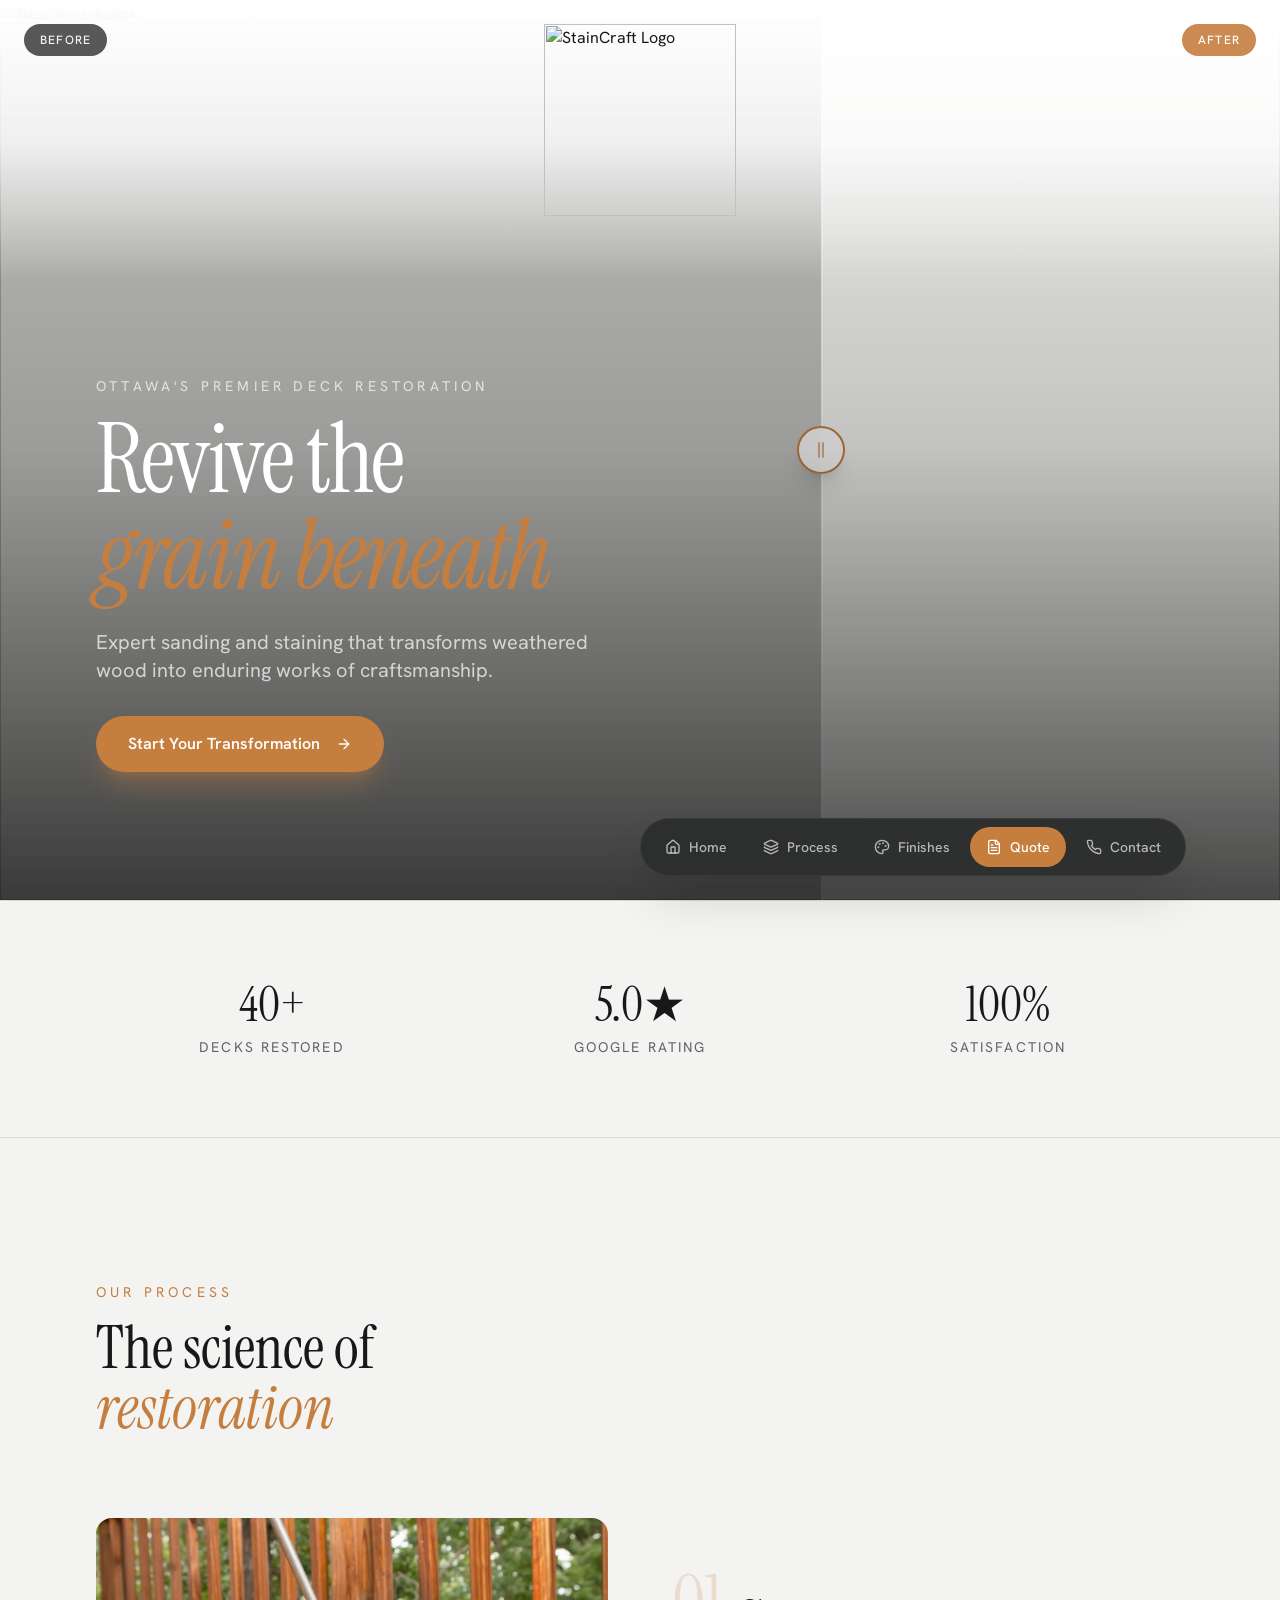
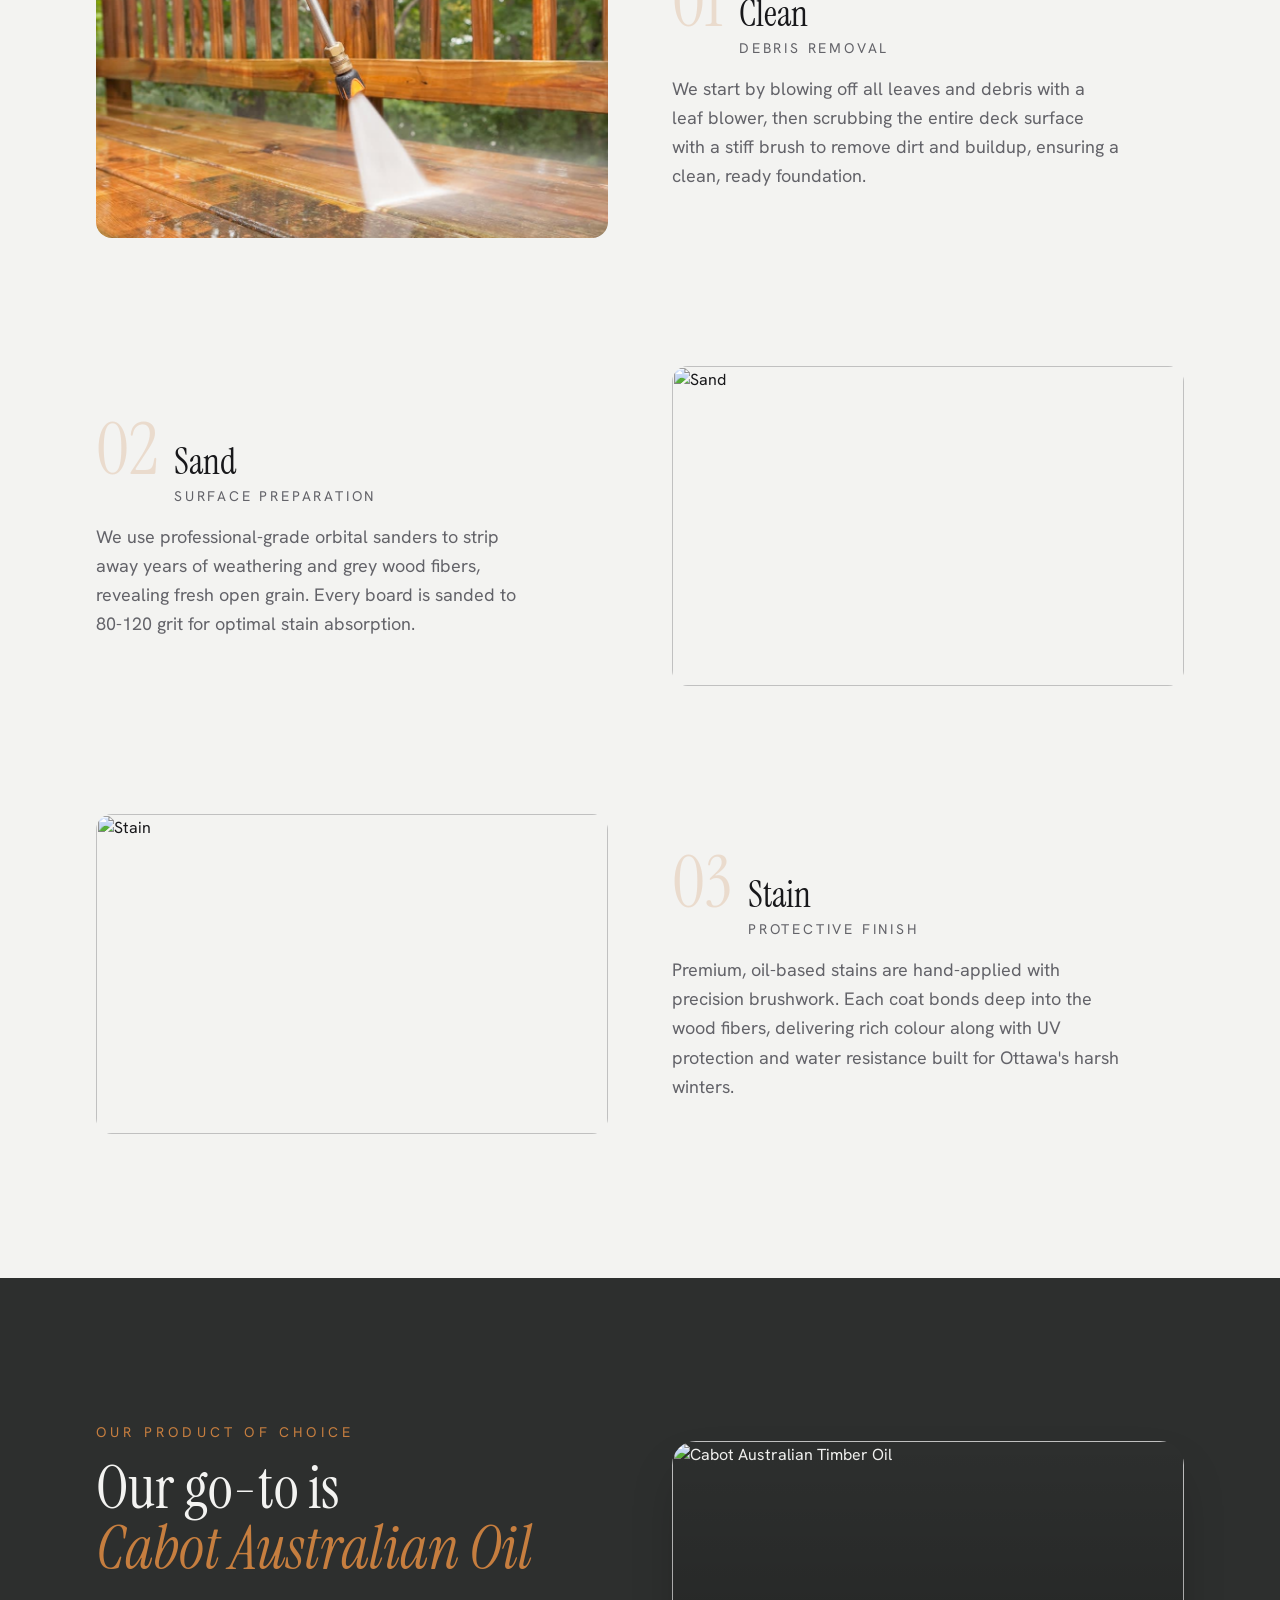
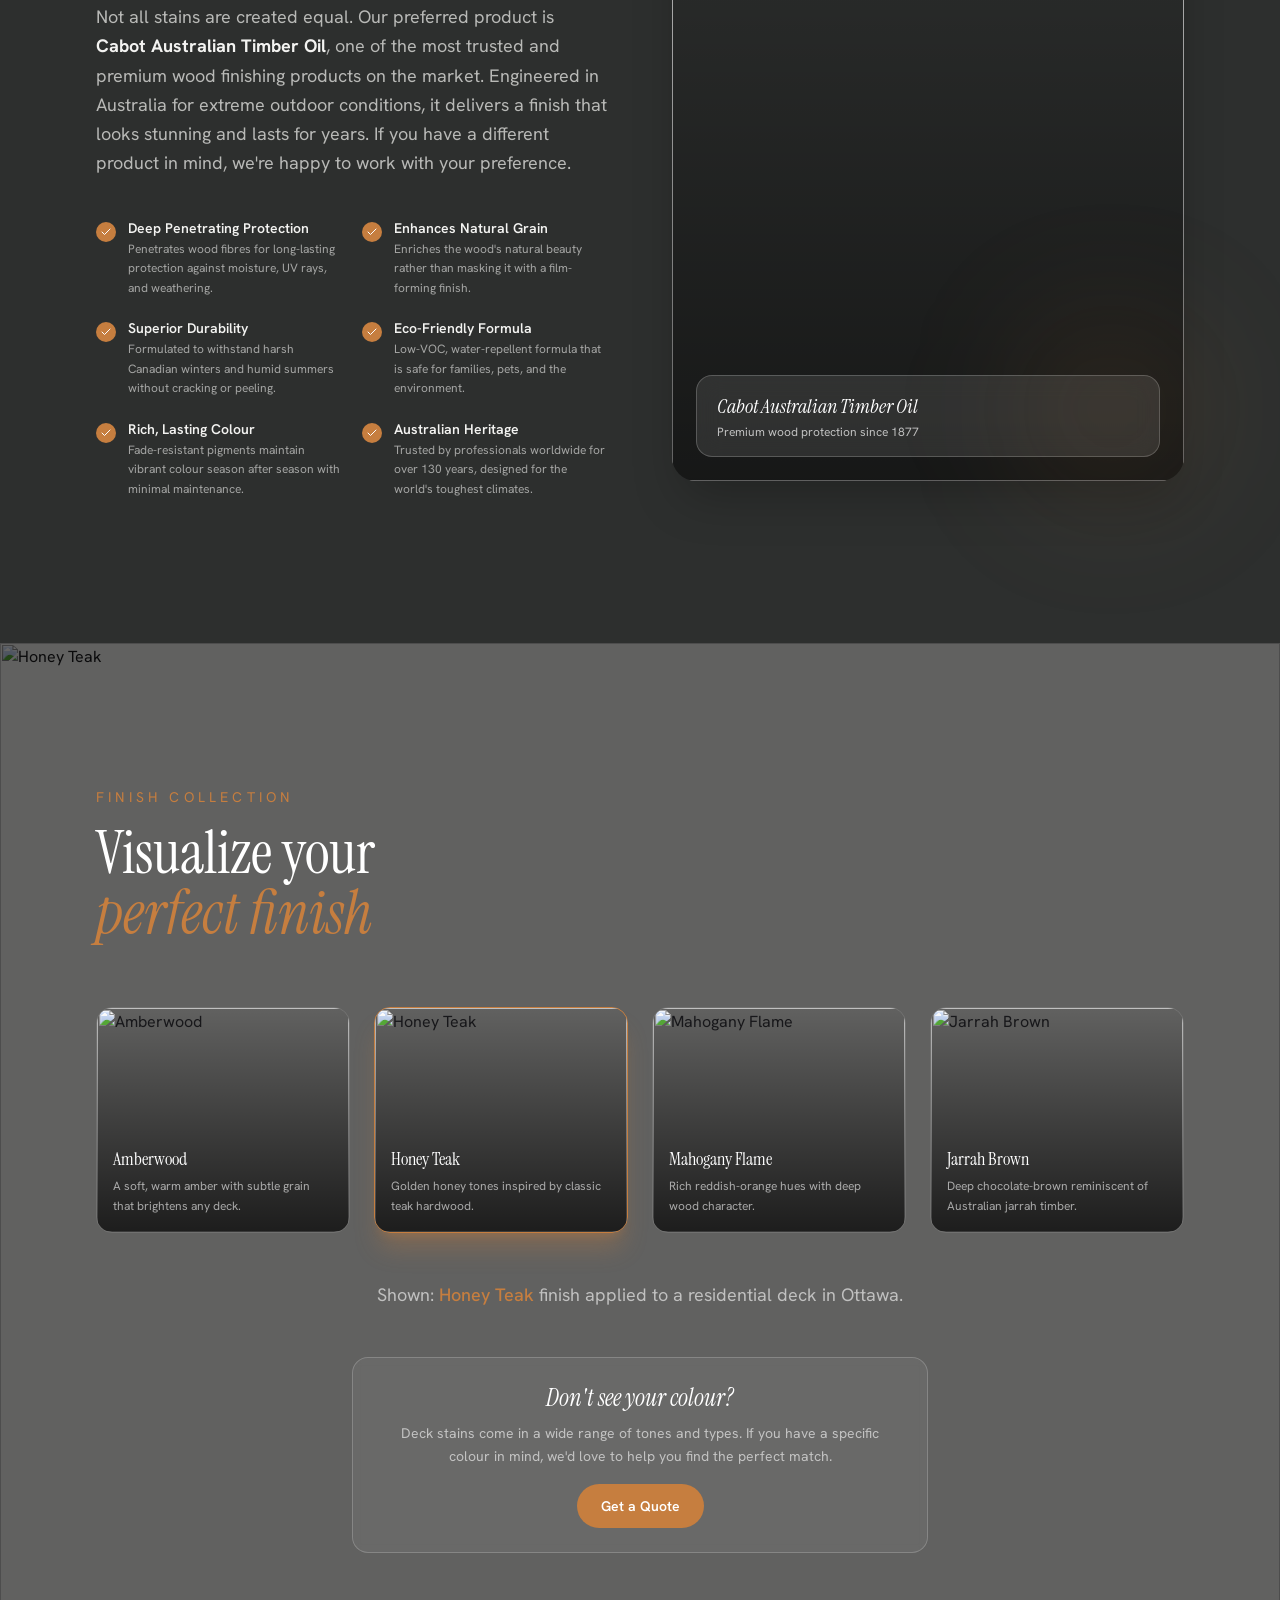
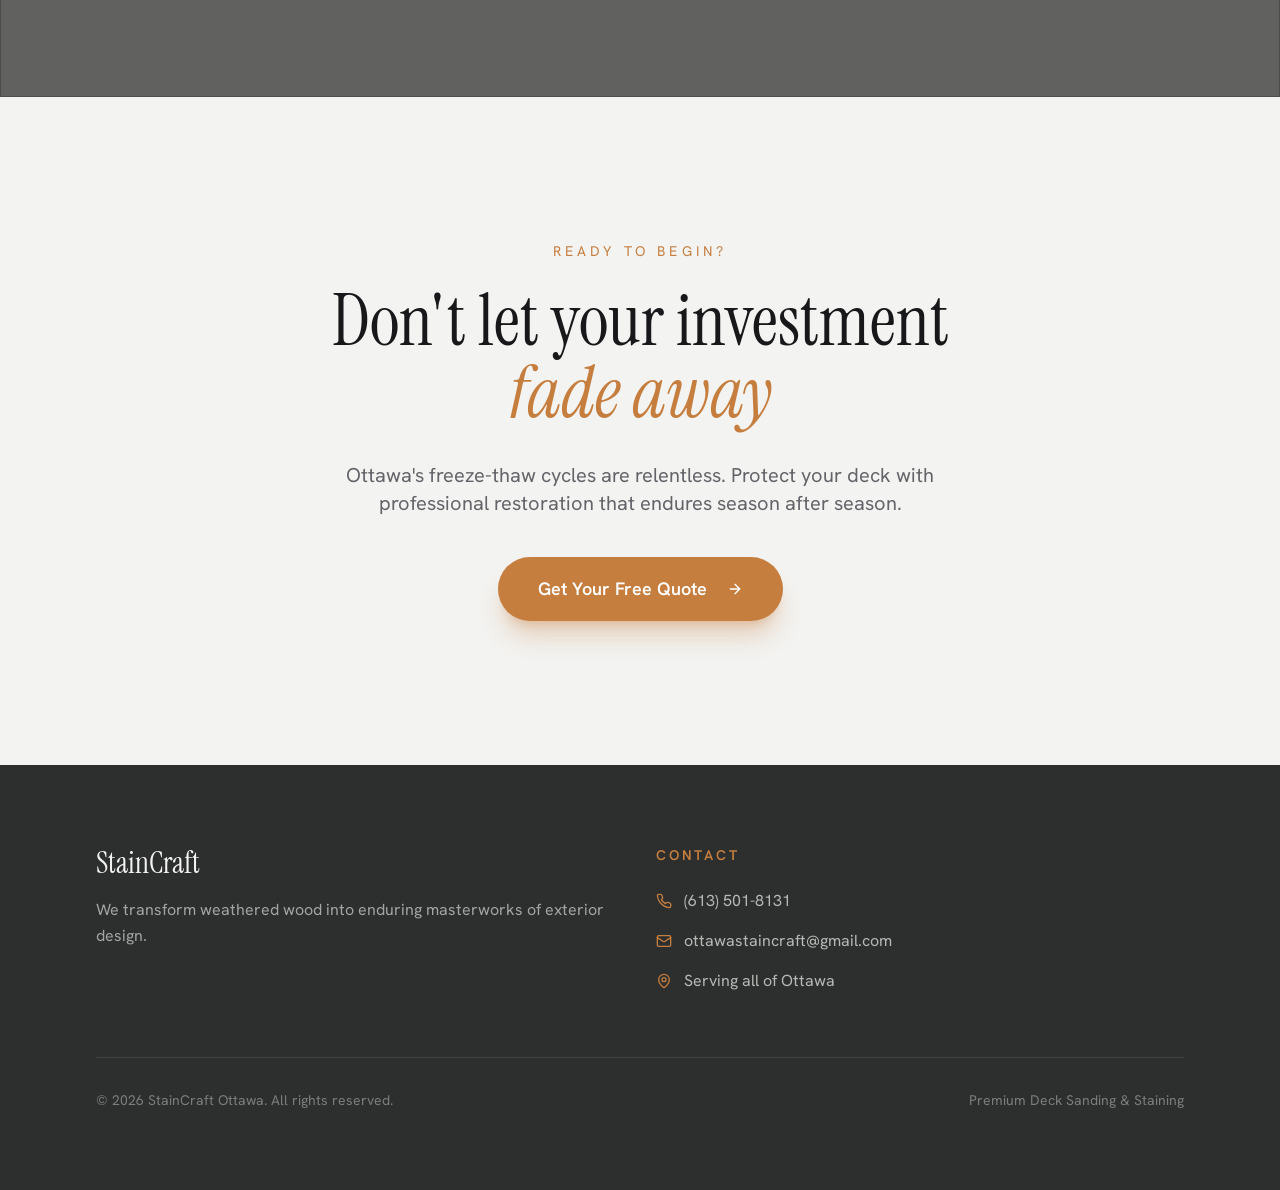
==== commit 7477000a: "Update index.html" ====
--- a/index.html
+++ b/index.html
@@ -89,15 +89,15 @@
       }
     </style></head>
  <body>
-  <div id="root"><div class="min-h-screen bg-background font-body"><div><section class="relative w-full h-screen overflow-hidden"><div class="absolute inset-0 cursor-col-resize select-none"><img src="https://media.base44.com/images/public/69fa794aa1d1ffbd0a71982e/0f7877203_de7d810f-750d-41b0-aebe-3784a3c4c7a8.png" alt="Restored deck" class="absolute inset-0 w-full h-full object-cover"><div class="absolute inset-0 overflow-hidden" style="clip-path: inset(0px 35.7851% 0px 0px);"><img src="https://media.base44.com/images/public/69fa794aa1d1ffbd0a71982e/82ff02558_5747acf0-26b4-49be-80ba-8a4bb88fe09c.png" alt="Weathered deck" class="absolute inset-0 w-full h-full object-cover grayscale-[30%]"><div class="absolute inset-0 bg-black/20"></div></div><div class="absolute top-0 bottom-0 z-10 flex items-center" style="left: 64.2149%; transform: translateX(-50%);"><div class="w-[2px] h-full bg-white/80"></div><div class="absolute top-1/2 -translate-y-1/2 -translate-x-1/2 w-12 h-12 rounded-full bg-white/90 backdrop-blur-sm border-2 border-primary flex items-center justify-center shadow-xl"><div class="flex gap-0.5"><div class="w-0.5 h-4 bg-primary/60 rounded-full"></div><div class="w-0.5 h-4 bg-primary/60 rounded-full"></div></div></div></div></div><div class="absolute top-0 left-0 right-0 z-20"><div class="w-full bg-gradient-to-b from-white via-white/80 to-transparent pt-6 pb-16 flex justify-center"><img src="https://media.base44.com/images/public/69fa794aa1d1ffbd0a71982e/243f732c0_StainCraftLogo.png" alt="StainCraft Logo" class="h-36 md:h-48 object-contain"></div></div><div class="absolute top-8 left-6 z-20"><span class="bg-secondary/80 backdrop-blur-sm text-secondary-foreground text-xs font-body font-medium tracking-widest uppercase px-4 py-2 rounded-full">Before</span></div><div class="absolute top-8 right-6 z-20"><span class="bg-primary/90 backdrop-blur-sm text-primary-foreground text-xs font-body font-medium tracking-widest uppercase px-4 py-2 rounded-full">After</span></div><div class="absolute inset-0 bg-gradient-to-t from-black/70 via-black/20 to-transparent pointer-events-none z-10"></div><div class="absolute bottom-0 left-0 right-0 z-20 pb-32 px-6 md:px-16 lg:px-24"><div class="max-w-3xl" style="opacity: 1; transform: none;"><p class="font-body text-white/70 text-sm tracking-[0.3em] uppercase mb-4">Ottawa's Premier Deck Restoration</p><h1 class="font-display text-5xl md:text-7xl lg:text-8xl text-white leading-[0.95] tracking-tight mb-6">Revive the<br><span class="text-primary italic">grain beneath</span></h1><p class="font-body text-white/70 text-lg md:text-xl max-w-lg mb-8 leading-relaxed">Expert sanding and staining that transforms weathered wood into enduring works of craftsmanship.</p><a href="/quote"><button class="inline-flex items-center justify-center gap-2 whitespace-nowrap focus-visible:outline-none focus-visible:ring-1 focus-visible:ring-ring disabled:pointer-events-none disabled:opacity-50 [&amp;_svg]:pointer-events-none [&amp;_svg]:size-4 [&amp;_svg]:shrink-0 py-2 h-14 px-8 text-base font-body font-semibold rounded-full bg-primary hover:bg-primary/90 text-primary-foreground shadow-xl shadow-primary/30 transition-all duration-300 hover:shadow-2xl hover:shadow-primary/40">Start Your Transformation<svg xmlns="http://www.w3.org/2000/svg" width="24" height="24" viewBox="0 0 24 24" fill="none" stroke="currentColor" stroke-width="2" stroke-linecap="round" stroke-linejoin="round" class="lucide lucide-arrow-right w-5 h-5 ml-2"><path d="M5 12h14"></path><path d="m12 5 7 7-7 7"></path></svg></button></a></div></div><div class="absolute top-1/2 left-1/2 -translate-x-1/2 -translate-y-1/2 z-20 pointer-events-none" style="opacity: 0;"><div class="bg-white/90 backdrop-blur-sm rounded-full px-5 py-3 shadow-lg"><span class="font-body text-sm text-foreground font-medium">← Drag to compare →</span></div></div></section><section class="py-16 md:py-20 px-6 md:px-16 lg:px-24 border-y border-border"><div class="max-w-7xl mx-auto grid grid-cols-3 gap-8 md:gap-4"><div class="text-center" style="opacity: 1; transform: none;"><p class="font-display text-4xl md:text-5xl text-foreground">40+</p><p class="font-body text-muted-foreground text-sm tracking-[0.15em] uppercase mt-2">Decks Restored</p></div><div class="text-center" style="opacity: 1; transform: none;"><p class="font-display text-4xl md:text-5xl text-foreground">4.8★</p><p class="font-body text-muted-foreground text-sm tracking-[0.15em] uppercase mt-2">Google Rating</p></div><div class="text-center" style="opacity: 1; transform: none;"><p class="font-display text-4xl md:text-5xl text-foreground">100%</p><p class="font-body text-muted-foreground text-sm tracking-[0.15em] uppercase mt-2">Satisfaction</p></div></div></section><section id="process" class="py-24 md:py-36 px-6 md:px-16 lg:px-24"><div class="max-w-7xl mx-auto"><div class="mb-20" style="opacity: 1; transform: none;"><p class="font-body text-sm tracking-[0.3em] uppercase text-primary mb-4">Our Process</p><h2 class="font-display text-4xl md:text-6xl text-foreground leading-tight">The science of<br><span class="italic text-primary">restoration</span></h2></div><div class="space-y-24 md:space-y-32"><div class="grid grid-cols-1 lg:grid-cols-2 gap-8 lg:gap-16 items-center " style="opacity: 1; transform: none;"><div class=""><div class="overflow-hidden rounded-2xl"><img src="https://media.base44.com/images/public/69fa794aa1d1ffbd0a71982e/c73a973b4_generated_image.png" alt="Clean" class="w-full h-64 md:h-80 object-cover hover:scale-105 transition-transform duration-700"></div></div><div class="space-y-4 "><div class="flex items-baseline gap-4"><span class="font-display text-6xl md:text-7xl text-primary/20">01</span><div><h3 class="font-display text-3xl md:text-4xl text-foreground">Clean</h3><p class="font-body text-sm tracking-[0.2em] uppercase text-muted-foreground mt-1">Debris Removal</p></div></div><p class="font-body text-muted-foreground text-lg leading-relaxed max-w-md">We start by blowing off all leaves and debris with a leaf blower, then scrubbing the entire deck surface with a stiff brush to remove dirt and buildup, ensuring a clean, ready foundation.</p></div></div><div class="grid grid-cols-1 lg:grid-cols-2 gap-8 lg:gap-16 items-center lg:grid-flow-dense" style="opacity: 1; transform: none;"><div class="lg:col-start-2"><div class="overflow-hidden rounded-2xl"><img src="https://media.base44.com/images/public/69fa794aa1d1ffbd0a71982e/3ec71d45b_generated_72070916.png" alt="Sand" class="w-full h-64 md:h-80 object-cover hover:scale-105 transition-transform duration-700"></div></div><div class="space-y-4 lg:col-start-1"><div class="flex items-baseline gap-4"><span class="font-display text-6xl md:text-7xl text-primary/20">02</span><div><h3 class="font-display text-3xl md:text-4xl text-foreground">Sand</h3><p class="font-body text-sm tracking-[0.2em] uppercase text-muted-foreground mt-1">Surface Preparation</p></div></div><p class="font-body text-muted-foreground text-lg leading-relaxed max-w-md">We use professional-grade orbital sanders to strip away years of weathering and grey wood fibers, revealing fresh open grain. Every board is sanded to 80-120 grit for optimal stain absorption.</p></div></div><div class="grid grid-cols-1 lg:grid-cols-2 gap-8 lg:gap-16 items-center " style="opacity: 1; transform: none;"><div class=""><div class="overflow-hidden rounded-2xl"><img src="https://media.base44.com/images/public/69fa794aa1d1ffbd0a71982e/5aa98ae77_generated_a094aadf.png" alt="Stain" class="w-full h-64 md:h-80 object-cover hover:scale-105 transition-transform duration-700"></div></div><div class="space-y-4 "><div class="flex items-baseline gap-4"><span class="font-display text-6xl md:text-7xl text-primary/20">03</span><div><h3 class="font-display text-3xl md:text-4xl text-foreground">Stain</h3><p class="font-body text-sm tracking-[0.2em] uppercase text-muted-foreground mt-1">Protective Finish</p></div></div><p class="font-body text-muted-foreground text-lg leading-relaxed max-w-md">Premium, oil-based stains are hand-applied with precision brushwork. Each coat bonds deep into the wood fibers, delivering rich colour along with UV protection and water resistance built for Ottawa's harsh winters.</p></div></div></div></div></section><section class="py-24 md:py-36 bg-secondary text-secondary-foreground overflow-hidden"><div class="px-6 md:px-16 lg:px-24 max-w-7xl mx-auto"><div class="grid grid-cols-1 lg:grid-cols-2 gap-16 items-center"><div style="opacity: 1; transform: none;"><p class="font-body text-sm tracking-[0.3em] uppercase text-primary mb-4">Our Product of Choice</p><h2 class="font-display text-4xl md:text-6xl leading-tight mb-6">Our go-to is<br><span class="italic text-primary">Cabot Australian Oil</span></h2><p class="font-body text-secondary-foreground/70 text-lg leading-relaxed mb-10">Not all stains are created equal. Our preferred product is <strong class="text-secondary-foreground">Cabot Australian Timber Oil</strong>, one of the most trusted and premium wood finishing products on the market. Engineered in Australia for extreme outdoor conditions, it delivers a finish that looks stunning and lasts for years. If you have a different product in mind, we're happy to work with your preference.</p><div class="grid grid-cols-1 sm:grid-cols-2 gap-5"><div class="flex gap-3" style="opacity: 1; transform: none;"><div class="mt-1 flex-shrink-0 w-5 h-5 rounded-full bg-primary flex items-center justify-center"><svg xmlns="http://www.w3.org/2000/svg" width="24" height="24" viewBox="0 0 24 24" fill="none" stroke="currentColor" stroke-width="2" stroke-linecap="round" stroke-linejoin="round" class="lucide lucide-check w-3 h-3 text-primary-foreground"><path d="M20 6 9 17l-5-5"></path></svg></div><div><p class="font-body font-semibold text-sm text-secondary-foreground">Deep Penetrating Protection</p><p class="font-body text-xs text-secondary-foreground/60 leading-relaxed mt-0.5">Penetrates wood fibres for long-lasting protection against moisture, UV rays, and weathering.</p></div></div><div class="flex gap-3" style="opacity: 1; transform: none;"><div class="mt-1 flex-shrink-0 w-5 h-5 rounded-full bg-primary flex items-center justify-center"><svg xmlns="http://www.w3.org/2000/svg" width="24" height="24" viewBox="0 0 24 24" fill="none" stroke="currentColor" stroke-width="2" stroke-linecap="round" stroke-linejoin="round" class="lucide lucide-check w-3 h-3 text-primary-foreground"><path d="M20 6 9 17l-5-5"></path></svg></div><div><p class="font-body font-semibold text-sm text-secondary-foreground">Enhances Natural Grain</p><p class="font-body text-xs text-secondary-foreground/60 leading-relaxed mt-0.5">Enriches the wood's natural beauty rather than masking it with a film-forming finish.</p></div></div><div class="flex gap-3" style="opacity: 1; transform: none;"><div class="mt-1 flex-shrink-0 w-5 h-5 rounded-full bg-primary flex items-center justify-center"><svg xmlns="http://www.w3.org/2000/svg" width="24" height="24" viewBox="0 0 24 24" fill="none" stroke="currentColor" stroke-width="2" stroke-linecap="round" stroke-linejoin="round" class="lucide lucide-check w-3 h-3 text-primary-foreground"><path d="M20 6 9 17l-5-5"></path></svg></div><div><p class="font-body font-semibold text-sm text-secondary-foreground">Superior Durability</p><p class="font-body text-xs text-secondary-foreground/60 leading-relaxed mt-0.5">Formulated to withstand harsh Canadian winters and humid summers without cracking or peeling.</p></div></div><div class="flex gap-3" style="opacity: 1; transform: none;"><div class="mt-1 flex-shrink-0 w-5 h-5 rounded-full bg-primary flex items-center justify-center"><svg xmlns="http://www.w3.org/2000/svg" width="24" height="24" viewBox="0 0 24 24" fill="none" stroke="currentColor" stroke-width="2" stroke-linecap="round" stroke-linejoin="round" class="lucide lucide-check w-3 h-3 text-primary-foreground"><path d="M20 6 9 17l-5-5"></path></svg></div><div><p class="font-body font-semibold text-sm text-secondary-foreground">Eco-Friendly Formula</p><p class="font-body text-xs text-secondary-foreground/60 leading-relaxed mt-0.5">Low-VOC, water-repellent formula that is safe for families, pets, and the environment.</p></div></div><div class="flex gap-3" style="opacity: 1; transform: none;"><div class="mt-1 flex-shrink-0 w-5 h-5 rounded-full bg-primary flex items-center justify-center"><svg xmlns="http://www.w3.org/2000/svg" width="24" height="24" viewBox="0 0 24 24" fill="none" stroke="currentColor" stroke-width="2" stroke-linecap="round" stroke-linejoin="round" class="lucide lucide-check w-3 h-3 text-primary-foreground"><path d="M20 6 9 17l-5-5"></path></svg></div><div><p class="font-body font-semibold text-sm text-secondary-foreground">Rich, Lasting Colour</p><p class="font-body text-xs text-secondary-foreground/60 leading-relaxed mt-0.5">Fade-resistant pigments maintain vibrant colour season after season with minimal maintenance.</p></div></div><div class="flex gap-3" style="opacity: 1; transform: none;"><div class="mt-1 flex-shrink-0 w-5 h-5 rounded-full bg-primary flex items-center justify-center"><svg xmlns="http://www.w3.org/2000/svg" width="24" height="24" viewBox="0 0 24 24" fill="none" stroke="currentColor" stroke-width="2" stroke-linecap="round" stroke-linejoin="round" class="lucide lucide-check w-3 h-3 text-primary-foreground"><path d="M20 6 9 17l-5-5"></path></svg></div><div><p class="font-body font-semibold text-sm text-secondary-foreground">Australian Heritage</p><p class="font-body text-xs text-secondary-foreground/60 leading-relaxed mt-0.5">Trusted by professionals worldwide for over 130 years, designed for the world's toughest climates.</p></div></div></div></div><div class="relative" style="opacity: 1; transform: none;"><div class="relative rounded-3xl overflow-hidden aspect-[4/5] shadow-2xl"><img src="https://media.base44.com/images/public/69fa794aa1d1ffbd0a71982e/8ce46a751_Cabot-ATO-natural-1G-HERO-1.jpg" alt="Cabot Australian Timber Oil" class="w-full h-full object-cover"><div class="absolute inset-0 bg-gradient-to-t from-black/50 to-transparent"></div><div class="absolute bottom-6 left-6 right-6"><div class="bg-white/10 backdrop-blur-md border border-white/20 rounded-2xl px-5 py-4"><p class="font-display text-white text-xl italic">Cabot Australian Timber Oil</p><p class="font-body text-white/70 text-xs mt-1">Premium wood protection since 1877</p></div></div></div><div class="absolute -bottom-6 -right-6 w-48 h-48 rounded-full bg-primary/10 blur-3xl pointer-events-none"></div></div></div></div></section><section id="finishes" class="relative py-24 md:py-36 overflow-hidden"><div class="absolute inset-0" style="opacity: 1;"><img src="https://media.base44.com/images/public/69fa794aa1d1ffbd0a71982e/0ec0f10fa_Honey.JPG" alt="Honey Teak" class="w-full h-full object-cover"><div class="absolute inset-0 bg-black/60"></div></div><div class="relative z-10 px-6 md:px-16 lg:px-24 max-w-7xl mx-auto"><div class="mb-16" style="opacity: 1; transform: none;"><p class="font-body text-sm tracking-[0.3em] uppercase text-primary mb-4">Finish Collection</p><h2 class="font-display text-4xl md:text-6xl text-white leading-tight">Visualize your<br><span class="italic text-primary">perfect finish</span></h2></div><div class="grid grid-cols-2 md:grid-cols-4 gap-4 md:gap-6 mb-12"><button class="group relative rounded-2xl border overflow-hidden transition-all duration-300 text-left
+  <div id="root"><div class="min-h-screen bg-background font-body"><div><section class="relative w-full h-screen overflow-hidden"><div class="absolute inset-0 cursor-col-resize select-none"><img src="https://media.base44.com/images/public/69fa794aa1d1ffbd0a71982e/0f7877203_de7d810f-750d-41b0-aebe-3784a3c4c7a8.png" alt="Restored deck" class="absolute inset-0 w-full h-full object-cover"><div class="absolute inset-0 overflow-hidden" style="clip-path: inset(0px 35.7851% 0px 0px);"><img src="https://media.base44.com/images/public/69fa794aa1d1ffbd0a71982e/82ff02558_5747acf0-26b4-49be-80ba-8a4bb88fe09c.png" alt="Weathered deck" class="absolute inset-0 w-full h-full object-cover grayscale-[30%]"><div class="absolute inset-0 bg-black/20"></div></div><div class="absolute top-0 bottom-0 z-10 flex items-center" style="left: 64.2149%; transform: translateX(-50%);"><div class="w-[2px] h-full bg-white/80"></div><div class="absolute top-1/2 -translate-y-1/2 -translate-x-1/2 w-12 h-12 rounded-full bg-white/90 backdrop-blur-sm border-2 border-primary flex items-center justify-center shadow-xl"><div class="flex gap-0.5"><div class="w-0.5 h-4 bg-primary/60 rounded-full"></div><div class="w-0.5 h-4 bg-primary/60 rounded-full"></div></div></div></div></div><div class="absolute top-0 left-0 right-0 z-20"><div class="w-full bg-gradient-to-b from-white via-white/80 to-transparent pt-6 pb-16 flex justify-center"><img src="https://media.base44.com/images/public/69fa794aa1d1ffbd0a71982e/243f732c0_StainCraftLogo.png" alt="StainCraft Logo" class="h-36 md:h-48 object-contain"></div></div><div class="absolute top-8 left-6 z-20"><span class="bg-secondary/80 backdrop-blur-sm text-secondary-foreground text-xs font-body font-medium tracking-widest uppercase px-4 py-2 rounded-full">Before</span></div><div class="absolute top-8 right-6 z-20"><span class="bg-primary/90 backdrop-blur-sm text-primary-foreground text-xs font-body font-medium tracking-widest uppercase px-4 py-2 rounded-full">After</span></div><div class="absolute inset-0 bg-gradient-to-t from-black/70 via-black/20 to-transparent pointer-events-none z-10"></div><div class="absolute bottom-0 left-0 right-0 z-20 pb-32 px-6 md:px-16 lg:px-24"><div class="max-w-3xl" style="opacity: 1; transform: none;"><p class="font-body text-white/70 text-sm tracking-[0.3em] uppercase mb-4">Ottawa's Premier Deck Restoration</p><h1 class="font-display text-5xl md:text-7xl lg:text-8xl text-white leading-[0.95] tracking-tight mb-6">Revive the<br><span class="text-primary italic">grain beneath</span></h1><p class="font-body text-white/70 text-lg md:text-xl max-w-lg mb-8 leading-relaxed">Expert sanding and staining that transforms weathered wood into enduring works of craftsmanship.</p><a href="quote.html"><button class="inline-flex items-center justify-center gap-2 whitespace-nowrap focus-visible:outline-none focus-visible:ring-1 focus-visible:ring-ring disabled:pointer-events-none disabled:opacity-50 [&amp;_svg]:pointer-events-none [&amp;_svg]:size-4 [&amp;_svg]:shrink-0 py-2 h-14 px-8 text-base font-body font-semibold rounded-full bg-primary hover:bg-primary/90 text-primary-foreground shadow-xl shadow-primary/30 transition-all duration-300 hover:shadow-2xl hover:shadow-primary/40" >Start Your Transformation<svg xmlns="http://www.w3.org/2000/svg" width="24" height="24" viewBox="0 0 24 24" fill="none" stroke="currentColor" stroke-width="2" stroke-linecap="round" stroke-linejoin="round" class="lucide lucide-arrow-right w-5 h-5 ml-2"><path d="M5 12h14"></path><path d="m12 5 7 7-7 7"></path></svg></button></a></div></div><div class="absolute top-1/2 left-1/2 -translate-x-1/2 -translate-y-1/2 z-20 pointer-events-none" style="opacity: 0;"><div class="bg-white/90 backdrop-blur-sm rounded-full px-5 py-3 shadow-lg"><span class="font-body text-sm text-foreground font-medium">← Drag to compare →</span></div></div></section><section class="py-16 md:py-20 px-6 md:px-16 lg:px-24 border-y border-border"><div class="max-w-7xl mx-auto grid grid-cols-3 gap-8 md:gap-4"><div class="text-center" style="opacity: 1; transform: none;"><p class="font-display text-4xl md:text-5xl text-foreground">40+</p><p class="font-body text-muted-foreground text-sm tracking-[0.15em] uppercase mt-2">Decks Restored</p></div><div class="text-center" style="opacity: 1; transform: none;"><p class="font-display text-4xl md:text-5xl text-foreground">5.0★</p><p class="font-body text-muted-foreground text-sm tracking-[0.15em] uppercase mt-2">Google Rating</p></div><div class="text-center" style="opacity: 1; transform: none;"><p class="font-display text-4xl md:text-5xl text-foreground">100%</p><p class="font-body text-muted-foreground text-sm tracking-[0.15em] uppercase mt-2">Satisfaction</p></div></div></section><section id="process" class="py-24 md:py-36 px-6 md:px-16 lg:px-24"><div class="max-w-7xl mx-auto"><div class="mb-20" style="opacity: 1; transform: none;"><p class="font-body text-sm tracking-[0.3em] uppercase text-primary mb-4">Our Process</p><h2 class="font-display text-4xl md:text-6xl text-foreground leading-tight">The science of<br><span class="italic text-primary">restoration</span></h2></div><div class="space-y-24 md:space-y-32"><div class="grid grid-cols-1 lg:grid-cols-2 gap-8 lg:gap-16 items-center " style="opacity: 1; transform: none;"><div class=""><div class="overflow-hidden rounded-2xl"><img src="https://ottawastaincraft-a11y.github.io/Staincraft-web/CR-Home-InlineHero-Can-This-Surface-Be-Pressure-Washed-0325.jfif" alt="Clean" class="w-full h-64 md:h-80 object-cover hover:scale-105 transition-transform duration-700"></div></div><div class="space-y-4 "><div class="flex items-baseline gap-4"><span class="font-display text-6xl md:text-7xl text-primary/20">01</span><div><h3 class="font-display text-3xl md:text-4xl text-foreground">Clean</h3><p class="font-body text-sm tracking-[0.2em] uppercase text-muted-foreground mt-1">Debris Removal</p></div></div><p class="font-body text-muted-foreground text-lg leading-relaxed max-w-md">We start by blowing off all leaves and debris with a leaf blower, then scrubbing the entire deck surface with a stiff brush to remove dirt and buildup, ensuring a clean, ready foundation.</p></div></div><div class="grid grid-cols-1 lg:grid-cols-2 gap-8 lg:gap-16 items-center lg:grid-flow-dense" style="opacity: 1; transform: none;"><div class="lg:col-start-2"><div class="overflow-hidden rounded-2xl"><img src="https://riverviewdecks.com/wp-content/uploads/2022/06/sanding-with-sander.jpg" alt="Sand" class="w-full h-64 md:h-80 object-cover hover:scale-105 transition-transform duration-700"></div></div><div class="space-y-4 lg:col-start-1"><div class="flex items-baseline gap-4"><span class="font-display text-6xl md:text-7xl text-primary/20">02</span><div><h3 class="font-display text-3xl md:text-4xl text-foreground">Sand</h3><p class="font-body text-sm tracking-[0.2em] uppercase text-muted-foreground mt-1">Surface Preparation</p></div></div><p class="font-body text-muted-foreground text-lg leading-relaxed max-w-md">We use professional-grade orbital sanders to strip away years of weathering and grey wood fibers, revealing fresh open grain. Every board is sanded to 80-120 grit for optimal stain absorption.</p></div></div><div class="grid grid-cols-1 lg:grid-cols-2 gap-8 lg:gap-16 items-center " style="opacity: 1; transform: none;"><div class=""><div class="overflow-hidden rounded-2xl"><img src="https://www.frontdoor.com/contentassets/2fe6e5eeeff04af587526d3d3c5997c4/hero-how-to-stain-a-deck.jpg" alt="Stain" class="w-full h-64 md:h-80 object-cover hover:scale-105 transition-transform duration-700"></div></div><div class="space-y-4 "><div class="flex items-baseline gap-4"><span class="font-display text-6xl md:text-7xl text-primary/20">03</span><div><h3 class="font-display text-3xl md:text-4xl text-foreground">Stain</h3><p class="font-body text-sm tracking-[0.2em] uppercase text-muted-foreground mt-1">Protective Finish</p></div></div><p class="font-body text-muted-foreground text-lg leading-relaxed max-w-md">Premium, oil-based stains are hand-applied with precision brushwork. Each coat bonds deep into the wood fibers, delivering rich colour along with UV protection and water resistance built for Ottawa's harsh winters.</p></div></div></div></div></section><section class="py-24 md:py-36 bg-secondary text-secondary-foreground overflow-hidden"><div class="px-6 md:px-16 lg:px-24 max-w-7xl mx-auto"><div class="grid grid-cols-1 lg:grid-cols-2 gap-16 items-center"><div style="opacity: 1; transform: none;"><p class="font-body text-sm tracking-[0.3em] uppercase text-primary mb-4">Our Product of Choice</p><h2 class="font-display text-4xl md:text-6xl leading-tight mb-6">Our go-to is<br><span class="italic text-primary">Cabot Australian Oil</span></h2><p class="font-body text-secondary-foreground/70 text-lg leading-relaxed mb-10">Not all stains are created equal. Our preferred product is <strong class="text-secondary-foreground">Cabot Australian Timber Oil</strong>, one of the most trusted and premium wood finishing products on the market. Engineered in Australia for extreme outdoor conditions, it delivers a finish that looks stunning and lasts for years. If you have a different product in mind, we're happy to work with your preference.</p><div class="grid grid-cols-1 sm:grid-cols-2 gap-5"><div class="flex gap-3" style="opacity: 1; transform: none;"><div class="mt-1 flex-shrink-0 w-5 h-5 rounded-full bg-primary flex items-center justify-center"><svg xmlns="http://www.w3.org/2000/svg" width="24" height="24" viewBox="0 0 24 24" fill="none" stroke="currentColor" stroke-width="2" stroke-linecap="round" stroke-linejoin="round" class="lucide lucide-check w-3 h-3 text-primary-foreground"><path d="M20 6 9 17l-5-5"></path></svg></div><div><p class="font-body font-semibold text-sm text-secondary-foreground">Deep Penetrating Protection</p><p class="font-body text-xs text-secondary-foreground/60 leading-relaxed mt-0.5">Penetrates wood fibres for long-lasting protection against moisture, UV rays, and weathering.</p></div></div><div class="flex gap-3" style="opacity: 1; transform: none;"><div class="mt-1 flex-shrink-0 w-5 h-5 rounded-full bg-primary flex items-center justify-center"><svg xmlns="http://www.w3.org/2000/svg" width="24" height="24" viewBox="0 0 24 24" fill="none" stroke="currentColor" stroke-width="2" stroke-linecap="round" stroke-linejoin="round" class="lucide lucide-check w-3 h-3 text-primary-foreground"><path d="M20 6 9 17l-5-5"></path></svg></div><div><p class="font-body font-semibold text-sm text-secondary-foreground">Enhances Natural Grain</p><p class="font-body text-xs text-secondary-foreground/60 leading-relaxed mt-0.5">Enriches the wood's natural beauty rather than masking it with a film-forming finish.</p></div></div><div class="flex gap-3" style="opacity: 1; transform: none;"><div class="mt-1 flex-shrink-0 w-5 h-5 rounded-full bg-primary flex items-center justify-center"><svg xmlns="http://www.w3.org/2000/svg" width="24" height="24" viewBox="0 0 24 24" fill="none" stroke="currentColor" stroke-width="2" stroke-linecap="round" stroke-linejoin="round" class="lucide lucide-check w-3 h-3 text-primary-foreground"><path d="M20 6 9 17l-5-5"></path></svg></div><div><p class="font-body font-semibold text-sm text-secondary-foreground">Superior Durability</p><p class="font-body text-xs text-secondary-foreground/60 leading-relaxed mt-0.5">Formulated to withstand harsh Canadian winters and humid summers without cracking or peeling.</p></div></div><div class="flex gap-3" style="opacity: 1; transform: none;"><div class="mt-1 flex-shrink-0 w-5 h-5 rounded-full bg-primary flex items-center justify-center"><svg xmlns="http://www.w3.org/2000/svg" width="24" height="24" viewBox="0 0 24 24" fill="none" stroke="currentColor" stroke-width="2" stroke-linecap="round" stroke-linejoin="round" class="lucide lucide-check w-3 h-3 text-primary-foreground"><path d="M20 6 9 17l-5-5"></path></svg></div><div><p class="font-body font-semibold text-sm text-secondary-foreground">Eco-Friendly Formula</p><p class="font-body text-xs text-secondary-foreground/60 leading-relaxed mt-0.5">Low-VOC, water-repellent formula that is safe for families, pets, and the environment.</p></div></div><div class="flex gap-3" style="opacity: 1; transform: none;"><div class="mt-1 flex-shrink-0 w-5 h-5 rounded-full bg-primary flex items-center justify-center"><svg xmlns="http://www.w3.org/2000/svg" width="24" height="24" viewBox="0 0 24 24" fill="none" stroke="currentColor" stroke-width="2" stroke-linecap="round" stroke-linejoin="round" class="lucide lucide-check w-3 h-3 text-primary-foreground"><path d="M20 6 9 17l-5-5"></path></svg></div><div><p class="font-body font-semibold text-sm text-secondary-foreground">Rich, Lasting Colour</p><p class="font-body text-xs text-secondary-foreground/60 leading-relaxed mt-0.5">Fade-resistant pigments maintain vibrant colour season after season with minimal maintenance.</p></div></div><div class="flex gap-3" style="opacity: 1; transform: none;"><div class="mt-1 flex-shrink-0 w-5 h-5 rounded-full bg-primary flex items-center justify-center"><svg xmlns="http://www.w3.org/2000/svg" width="24" height="24" viewBox="0 0 24 24" fill="none" stroke="currentColor" stroke-width="2" stroke-linecap="round" stroke-linejoin="round" class="lucide lucide-check w-3 h-3 text-primary-foreground"><path d="M20 6 9 17l-5-5"></path></svg></div><div><p class="font-body font-semibold text-sm text-secondary-foreground">Australian Heritage</p><p class="font-body text-xs text-secondary-foreground/60 leading-relaxed mt-0.5">Trusted by professionals worldwide for over 130 years, designed for the world's toughest climates.</p></div></div></div></div><div class="relative" style="opacity: 1; transform: none;"><div class="relative rounded-3xl overflow-hidden aspect-[4/5] shadow-2xl"><img src="https://media.base44.com/images/public/69fa794aa1d1ffbd0a71982e/8ce46a751_Cabot-ATO-natural-1G-HERO-1.jpg" alt="Cabot Australian Timber Oil" class="w-full h-full object-cover"><div class="absolute inset-0 bg-gradient-to-t from-black/50 to-transparent"></div><div class="absolute bottom-6 left-6 right-6"><div class="bg-white/10 backdrop-blur-md border border-white/20 rounded-2xl px-5 py-4"><p class="font-display text-white text-xl italic">Cabot Australian Timber Oil</p><p class="font-body text-white/70 text-xs mt-1">Premium wood protection since 1877</p></div></div></div><div class="absolute -bottom-6 -right-6 w-48 h-48 rounded-full bg-primary/10 blur-3xl pointer-events-none"></div></div></div></div></section><section id="finishes" class="relative py-24 md:py-36 overflow-hidden"><div class="absolute inset-0" style="opacity: 1;"><img src="https://media.base44.com/images/public/69fa794aa1d1ffbd0a71982e/0ec0f10fa_Honey.JPG" alt="Honey Teak" class="w-full h-full object-cover"><div class="absolute inset-0 bg-black/60"></div></div><div class="relative z-10 px-6 md:px-16 lg:px-24 max-w-7xl mx-auto"><div class="mb-16" style="opacity: 1; transform: none;"><p class="font-body text-sm tracking-[0.3em] uppercase text-primary mb-4">Finish Collection</p><h2 class="font-display text-4xl md:text-6xl text-white leading-tight">Visualize your<br><span class="italic text-primary">perfect finish</span></h2></div><div class="grid grid-cols-2 md:grid-cols-4 gap-4 md:gap-6 mb-12"><button class="group relative rounded-2xl border overflow-hidden transition-all duration-300 text-left
                 border-white/10 hover:border-white/30"><img src="https://media.base44.com/images/public/69fa794aa1d1ffbd0a71982e/8ac215d3a_Amberwood.JPG" alt="Amberwood" class="w-full h-48 md:h-56 object-cover"><div class="absolute inset-0 bg-gradient-to-t from-black/70 to-transparent"></div><div class="absolute bottom-0 left-0 right-0 p-4"><h3 class="font-display text-lg text-white">Amberwood</h3><p class="font-body text-white/60 text-xs leading-relaxed mt-1">A soft, warm amber with subtle grain that brightens any deck.</p></div></button><button class="group relative rounded-2xl border overflow-hidden transition-all duration-300 text-left
                 border-primary shadow-xl shadow-primary/30 ring-8 ring-primary" style="transform: none;"><img src="https://media.base44.com/images/public/69fa794aa1d1ffbd0a71982e/0ec0f10fa_Honey.JPG" alt="Honey Teak" class="w-full h-48 md:h-56 object-cover"><div class="absolute inset-0 bg-gradient-to-t from-black/70 to-transparent"></div><div class="absolute bottom-0 left-0 right-0 p-4"><h3 class="font-display text-lg text-white">Honey Teak</h3><p class="font-body text-white/60 text-xs leading-relaxed mt-1">Golden honey tones inspired by classic teak hardwood.</p></div></button><button class="group relative rounded-2xl border overflow-hidden transition-all duration-300 text-left
                 border-white/10 hover:border-white/30" style="transform: none;"><img src="https://media.base44.com/images/public/69fa794aa1d1ffbd0a71982e/f0b2431c8_Mahoganny.JPG" alt="Mahogany Flame" class="w-full h-48 md:h-56 object-cover"><div class="absolute inset-0 bg-gradient-to-t from-black/70 to-transparent"></div><div class="absolute bottom-0 left-0 right-0 p-4"><h3 class="font-display text-lg text-white">Mahogany Flame</h3><p class="font-body text-white/60 text-xs leading-relaxed mt-1">Rich reddish-orange hues with deep wood character.</p></div></button><button class="group relative rounded-2xl border overflow-hidden transition-all duration-300 text-left
-                border-white/10 hover:border-white/30" style="transform: none;"><img src="https://media.base44.com/images/public/69fa794aa1d1ffbd0a71982e/db3261a53_Brown.JPG" alt="Jarrah Brown" class="w-full h-48 md:h-56 object-cover"><div class="absolute inset-0 bg-gradient-to-t from-black/70 to-transparent"></div><div class="absolute bottom-0 left-0 right-0 p-4"><h3 class="font-display text-lg text-white">Jarrah Brown</h3><p class="font-body text-white/60 text-xs leading-relaxed mt-1">Deep chocolate-brown reminiscent of Australian jarrah timber.</p></div></button></div><div class="text-center" style="opacity: 1; transform: none;"><p class="font-body text-white/60 text-lg max-w-xl mx-auto">Shown: <span class="text-primary font-medium">Honey Teak</span> finish applied to a residential deck in Ottawa.</p></div><div class="mt-12 border border-white/20 bg-white/5 backdrop-blur-sm rounded-2xl px-8 py-6 max-w-xl mx-auto text-center" style="opacity: 1; transform: none;"><p class="font-display text-white text-2xl italic mb-2">Don't see your colour?</p><p class="font-body text-white/60 text-sm leading-relaxed mb-4">Deck stains come in a wide range of tones and types. If you have a specific colour in mind, we'd love to help you find the perfect match.</p><a href="/quote" class="inline-flex items-center gap-2 bg-primary hover:bg-primary/90 text-primary-foreground font-body font-semibold text-sm px-6 py-3 rounded-full transition-colors">Get a Quote</a></div></div></section><section class="py-24 md:py-36 px-6 md:px-16 lg:px-24"><div class="max-w-4xl mx-auto text-center"><div style="opacity: 1; transform: none;"><p class="font-body text-sm tracking-[0.3em] uppercase text-primary mb-6">Ready to begin?</p><h2 class="font-display text-4xl md:text-6xl lg:text-7xl text-foreground leading-tight mb-8">Don't let your investment<br><span class="italic text-primary">fade away</span></h2><p class="font-body text-muted-foreground text-lg md:text-xl max-w-2xl mx-auto mb-10 leading-relaxed">Ottawa's freeze-thaw cycles are relentless. Protect your deck with professional restoration that endures season after season.</p><a href="/quote"><button class="inline-flex items-center justify-center gap-2 whitespace-nowrap focus-visible:outline-none focus-visible:ring-1 focus-visible:ring-ring disabled:pointer-events-none disabled:opacity-50 [&amp;_svg]:pointer-events-none [&amp;_svg]:size-4 [&amp;_svg]:shrink-0 py-2 h-16 px-10 text-lg font-body font-semibold rounded-full bg-primary hover:bg-primary/90 text-primary-foreground shadow-xl shadow-primary/30 transition-all duration-300 hover:shadow-2xl hover:shadow-primary/40 hover:scale-105">Get Your Free Quote<svg xmlns="http://www.w3.org/2000/svg" width="24" height="24" viewBox="0 0 24 24" fill="none" stroke="currentColor" stroke-width="2" stroke-linecap="round" stroke-linejoin="round" class="lucide lucide-arrow-right w-5 h-5 ml-3"><path d="M5 12h14"></path><path d="m12 5 7 7-7 7"></path></svg></button></a></div></div></section><footer id="contact" class="bg-secondary text-secondary-foreground py-20 px-6 md:px-16 lg:px-24"><div class="max-w-7xl mx-auto"><div class="grid grid-cols-1 md:grid-cols-2 gap-12 md:gap-8 mb-16"><div><h3 class="font-display text-3xl mb-4">StainCraft</h3><p class="font-body text-secondary-foreground/60 leading-relaxed">We transform weathered wood into enduring masterworks of exterior design.</p></div><div><h4 class="font-body font-semibold text-sm tracking-[0.2em] uppercase text-primary mb-6">Contact</h4><div class="space-y-4"><a href="tel:+16135018131" class="flex items-center gap-3 font-body text-secondary-foreground/70 hover:text-primary transition-colors"><svg xmlns="http://www.w3.org/2000/svg" width="24" height="24" viewBox="0 0 24 24" fill="none" stroke="currentColor" stroke-width="2" stroke-linecap="round" stroke-linejoin="round" class="lucide lucide-phone w-4 h-4 text-primary"><path d="M22 16.92v3a2 2 0 0 1-2.18 2 19.79 19.79 0 0 1-8.63-3.07 19.5 19.5 0 0 1-6-6 19.79 19.79 0 0 1-3.07-8.67A2 2 0 0 1 4.11 2h3a2 2 0 0 1 2 1.72 12.84 12.84 0 0 0 .7 2.81 2 2 0 0 1-.45 2.11L8.09 9.91a16 16 0 0 0 6 6l1.27-1.27a2 2 0 0 1 2.11-.45 12.84 12.84 0 0 0 2.81.7A2 2 0 0 1 22 16.92z"></path></svg>(613) 501-8131</a><a href="mailto:ottawastaincraft@gmail.com" class="flex items-center gap-3 font-body text-secondary-foreground/70 hover:text-primary transition-colors"><svg xmlns="http://www.w3.org/2000/svg" width="24" height="24" viewBox="0 0 24 24" fill="none" stroke="currentColor" stroke-width="2" stroke-linecap="round" stroke-linejoin="round" class="lucide lucide-mail w-4 h-4 text-primary"><rect width="20" height="16" x="2" y="4" rx="2"></rect><path d="m22 7-8.97 5.7a1.94 1.94 0 0 1-2.06 0L2 7"></path></svg>ottawastaincraft@gmail.com</a><div class="flex items-center gap-3 font-body text-secondary-foreground/70"><svg xmlns="http://www.w3.org/2000/svg" width="24" height="24" viewBox="0 0 24 24" fill="none" stroke="currentColor" stroke-width="2" stroke-linecap="round" stroke-linejoin="round" class="lucide lucide-map-pin w-4 h-4 text-primary"><path d="M20 10c0 4.993-5.539 10.193-7.399 11.799a1 1 0 0 1-1.202 0C9.539 20.193 4 14.993 4 10a8 8 0 0 1 16 0"></path><circle cx="12" cy="10" r="3"></circle></svg>Serving all of Ottawa</div></div></div></div><div class="border-t border-white/10 pt-8 flex flex-col md:flex-row justify-between items-center gap-4"><p class="font-body text-secondary-foreground/40 text-sm">© 2026 StainCraft Ottawa. All rights reserved.</p><p class="font-body text-secondary-foreground/40 text-sm">Premium Deck Sanding &amp; Staining</p></div></div></footer></div><nav class="fixed bottom-6 left-1/2 -translate-x-1/2 z-50" style="opacity: 1; transform: none;"><div class="flex items-center gap-1 bg-secondary/95 backdrop-blur-xl rounded-full px-2 py-2 shadow-2xl shadow-black/20 border border-white/5"><a class="flex items-center gap-2 px-4 py-2.5 rounded-full transition-all duration-300 text-sm font-body font-medium
+                border-white/10 hover:border-white/30" style="transform: none;"><img src="https://media.base44.com/images/public/69fa794aa1d1ffbd0a71982e/db3261a53_Brown.JPG" alt="Jarrah Brown" class="w-full h-48 md:h-56 object-cover"><div class="absolute inset-0 bg-gradient-to-t from-black/70 to-transparent"></div><div class="absolute bottom-0 left-0 right-0 p-4"><h3 class="font-display text-lg text-white">Jarrah Brown</h3><p class="font-body text-white/60 text-xs leading-relaxed mt-1">Deep chocolate-brown reminiscent of Australian jarrah timber.</p></div></button></div><div class="text-center" style="opacity: 1; transform: none;"><p class="font-body text-white/60 text-lg max-w-xl mx-auto">Shown: <span class="text-primary font-medium">Honey Teak</span> finish applied to a residential deck in Ottawa.</p></div><div class="mt-12 border border-white/20 bg-white/5 backdrop-blur-sm rounded-2xl px-8 py-6 max-w-xl mx-auto text-center" style="opacity: 1; transform: none;"><p class="font-display text-white text-2xl italic mb-2">Don't see your colour?</p><p class="font-body text-white/60 text-sm leading-relaxed mb-4">Deck stains come in a wide range of tones and types. If you have a specific colour in mind, we'd love to help you find the perfect match.</p><a href="quote.html" class="inline-flex items-center gap-2 bg-primary hover:bg-primary/90 text-primary-foreground font-body font-semibold text-sm px-6 py-3 rounded-full transition-colors">Get a Quote</a></div></div></section><section class="py-24 md:py-36 px-6 md:px-16 lg:px-24"><div class="max-w-4xl mx-auto text-center"><div style="opacity: 1; transform: none;"><p class="font-body text-sm tracking-[0.3em] uppercase text-primary mb-6">Ready to begin?</p><h2 class="font-display text-4xl md:text-6xl lg:text-7xl text-foreground leading-tight mb-8">Don't let your investment<br><span class="italic text-primary">fade away</span></h2><p class="font-body text-muted-foreground text-lg md:text-xl max-w-2xl mx-auto mb-10 leading-relaxed">Ottawa's freeze-thaw cycles are relentless. Protect your deck with professional restoration that endures season after season.</p><a href="quote.html"><button class="inline-flex items-center justify-center gap-2 whitespace-nowrap focus-visible:outline-none focus-visible:ring-1 focus-visible:ring-ring disabled:pointer-events-none disabled:opacity-50 [&amp;_svg]:pointer-events-none [&amp;_svg]:size-4 [&amp;_svg]:shrink-0 py-2 h-16 px-10 text-lg font-body font-semibold rounded-full bg-primary hover:bg-primary/90 text-primary-foreground shadow-xl shadow-primary/30 transition-all duration-300 hover:shadow-2xl hover:shadow-primary/40 hover:scale-105">Get Your Free Quote<svg xmlns="http://www.w3.org/2000/svg" width="24" height="24" viewBox="0 0 24 24" fill="none" stroke="currentColor" stroke-width="2" stroke-linecap="round" stroke-linejoin="round" class="lucide lucide-arrow-right w-5 h-5 ml-3"><path d="M5 12h14"></path><path d="m12 5 7 7-7 7"></path></svg></button></a></div></div></section><footer id="contact" class="bg-secondary text-secondary-foreground py-20 px-6 md:px-16 lg:px-24"><div class="max-w-7xl mx-auto"><div class="grid grid-cols-1 md:grid-cols-2 gap-12 md:gap-8 mb-16"><div><h3 class="font-display text-3xl mb-4">StainCraft</h3><p class="font-body text-secondary-foreground/60 leading-relaxed">We transform weathered wood into enduring masterworks of exterior design.</p></div><div><h4 class="font-body font-semibold text-sm tracking-[0.2em] uppercase text-primary mb-6">Contact</h4><div class="space-y-4"><a href="tel:+16135018131" class="flex items-center gap-3 font-body text-secondary-foreground/70 hover:text-primary transition-colors"><svg xmlns="http://www.w3.org/2000/svg" width="24" height="24" viewBox="0 0 24 24" fill="none" stroke="currentColor" stroke-width="2" stroke-linecap="round" stroke-linejoin="round" class="lucide lucide-phone w-4 h-4 text-primary"><path d="M22 16.92v3a2 2 0 0 1-2.18 2 19.79 19.79 0 0 1-8.63-3.07 19.5 19.5 0 0 1-6-6 19.79 19.79 0 0 1-3.07-8.67A2 2 0 0 1 4.11 2h3a2 2 0 0 1 2 1.72 12.84 12.84 0 0 0 .7 2.81 2 2 0 0 1-.45 2.11L8.09 9.91a16 16 0 0 0 6 6l1.27-1.27a2 2 0 0 1 2.11-.45 12.84 12.84 0 0 0 2.81.7A2 2 0 0 1 22 16.92z"></path></svg>(613) 501-8131</a><a href="mailto:ottawastaincraft@gmail.com" class="flex items-center gap-3 font-body text-secondary-foreground/70 hover:text-primary transition-colors"><svg xmlns="http://www.w3.org/2000/svg" width="24" height="24" viewBox="0 0 24 24" fill="none" stroke="currentColor" stroke-width="2" stroke-linecap="round" stroke-linejoin="round" class="lucide lucide-mail w-4 h-4 text-primary"><rect width="20" height="16" x="2" y="4" rx="2"></rect><path d="m22 7-8.97 5.7a1.94 1.94 0 0 1-2.06 0L2 7"></path></svg>ottawastaincraft@gmail.com</a><div class="flex items-center gap-3 font-body text-secondary-foreground/70"><svg xmlns="http://www.w3.org/2000/svg" width="24" height="24" viewBox="0 0 24 24" fill="none" stroke="currentColor" stroke-width="2" stroke-linecap="round" stroke-linejoin="round" class="lucide lucide-map-pin w-4 h-4 text-primary"><path d="M20 10c0 4.993-5.539 10.193-7.399 11.799a1 1 0 0 1-1.202 0C9.539 20.193 4 14.993 4 10a8 8 0 0 1 16 0"></path><circle cx="12" cy="10" r="3"></circle></svg>Serving all of Ottawa</div></div></div></div><div class="border-t border-white/10 pt-8 flex flex-col md:flex-row justify-between items-center gap-4"><p class="font-body text-secondary-foreground/40 text-sm">© 2026 StainCraft Ottawa. All rights reserved.</p><p class="font-body text-secondary-foreground/40 text-sm">Premium Deck Sanding &amp; Staining</p></div></div></footer></div><nav class="fixed bottom-6 left-1/2 -translate-x-1/2 z-50" style="opacity: 1; transform: none;"><div class="flex items-center gap-1 bg-secondary/95 backdrop-blur-xl rounded-full px-2 py-2 shadow-2xl shadow-black/20 border border-white/5"><a class="flex items-center gap-2 px-4 py-2.5 rounded-full transition-all duration-300 text-sm font-body font-medium
                     text-secondary-foreground/70 hover:text-secondary-foreground hover:bg-white/10" href="/"><svg xmlns="http://www.w3.org/2000/svg" width="24" height="24" viewBox="0 0 24 24" fill="none" stroke="currentColor" stroke-width="2" stroke-linecap="round" stroke-linejoin="round" class="lucide lucide-house w-4 h-4"><path d="M15 21v-8a1 1 0 0 0-1-1h-4a1 1 0 0 0-1 1v8"></path><path d="M3 10a2 2 0 0 1 .709-1.528l7-5.999a2 2 0 0 1 2.582 0l7 5.999A2 2 0 0 1 21 10v9a2 2 0 0 1-2 2H5a2 2 0 0 1-2-2z"></path></svg><span class="hidden sm:inline">Home</span></a><a class="flex items-center gap-2 px-4 py-2.5 rounded-full transition-all duration-300 text-sm font-body font-medium
                     text-secondary-foreground/70 hover:text-secondary-foreground hover:bg-white/10" href="/#process"><svg xmlns="http://www.w3.org/2000/svg" width="24" height="24" viewBox="0 0 24 24" fill="none" stroke="currentColor" stroke-width="2" stroke-linecap="round" stroke-linejoin="round" class="lucide lucide-layers w-4 h-4"><path d="M12.83 2.18a2 2 0 0 0-1.66 0L2.6 6.08a1 1 0 0 0 0 1.83l8.58 3.91a2 2 0 0 0 1.66 0l8.58-3.9a1 1 0 0 0 0-1.83z"></path><path d="M2 12a1 1 0 0 0 .58.91l8.6 3.91a2 2 0 0 0 1.65 0l8.58-3.9A1 1 0 0 0 22 12"></path><path d="M2 17a1 1 0 0 0 .58.91l8.6 3.91a2 2 0 0 0 1.65 0l8.58-3.9A1 1 0 0 0 22 17"></path></svg><span class="hidden sm:inline">Process</span></a><a class="flex items-center gap-2 px-4 py-2.5 rounded-full transition-all duration-300 text-sm font-body font-medium
                     text-secondary-foreground/70 hover:text-secondary-foreground hover:bg-white/10" href="/#finishes"><svg xmlns="http://www.w3.org/2000/svg" width="24" height="24" viewBox="0 0 24 24" fill="none" stroke="currentColor" stroke-width="2" stroke-linecap="round" stroke-linejoin="round" class="lucide lucide-palette w-4 h-4"><circle cx="13.5" cy="6.5" r=".5" fill="currentColor"></circle><circle cx="17.5" cy="10.5" r=".5" fill="currentColor"></circle><circle cx="8.5" cy="7.5" r=".5" fill="currentColor"></circle><circle cx="6.5" cy="12.5" r=".5" fill="currentColor"></circle><path d="M12 2C6.5 2 2 6.5 2 12s4.5 10 10 10c.926 0 1.648-.746 1.648-1.688 0-.437-.18-.835-.437-1.125-.29-.289-.438-.652-.438-1.125a1.64 1.64 0 0 1 1.668-1.668h1.996c3.051 0 5.555-2.503 5.555-5.554C21.965 6.012 17.461 2 12 2z"></path></svg><span class="hidden sm:inline">Finishes</span></a><a class="flex items-center gap-2 px-4 py-2.5 rounded-full transition-all duration-300 text-sm font-body font-medium
-                    bg-primary text-primary-foreground hover:bg-primary/90" href="/quote"><svg xmlns="http://www.w3.org/2000/svg" width="24" height="24" viewBox="0 0 24 24" fill="none" stroke="currentColor" stroke-width="2" stroke-linecap="round" stroke-linejoin="round" class="lucide lucide-file-text w-4 h-4"><path d="M15 2H6a2 2 0 0 0-2 2v16a2 2 0 0 0 2 2h12a2 2 0 0 0 2-2V7Z"></path><path d="M14 2v4a2 2 0 0 0 2 2h4"></path><path d="M10 9H8"></path><path d="M16 13H8"></path><path d="M16 17H8"></path></svg><span class="hidden sm:inline">Quote</span></a><a class="flex items-center gap-2 px-4 py-2.5 rounded-full transition-all duration-300 text-sm font-body font-medium
+                    bg-primary text-primary-foreground hover:bg-primary/90" href="quote.html"><svg xmlns="http://www.w3.org/2000/svg" width="24" height="24" viewBox="0 0 24 24" fill="none" stroke="currentColor" stroke-width="2" stroke-linecap="round" stroke-linejoin="round" class="lucide lucide-file-text w-4 h-4"><path d="M15 2H6a2 2 0 0 0-2 2v16a2 2 0 0 0 2 2h12a2 2 0 0 0 2-2V7Z"></path><path d="M14 2v4a2 2 0 0 0 2 2h4"></path><path d="M10 9H8"></path><path d="M16 13H8"></path><path d="M16 17H8"></path></svg><span class="hidden sm:inline">Quote</span></a><a class="flex items-center gap-2 px-4 py-2.5 rounded-full transition-all duration-300 text-sm font-body font-medium
                     text-secondary-foreground/70 hover:text-secondary-foreground hover:bg-white/10" href="/#contact"><svg xmlns="http://www.w3.org/2000/svg" width="24" height="24" viewBox="0 0 24 24" fill="none" stroke="currentColor" stroke-width="2" stroke-linecap="round" stroke-linejoin="round" class="lucide lucide-phone w-4 h-4"><path d="M22 16.92v3a2 2 0 0 1-2.18 2 19.79 19.79 0 0 1-8.63-3.07 19.5 19.5 0 0 1-6-6 19.79 19.79 0 0 1-3.07-8.67A2 2 0 0 1 4.11 2h3a2 2 0 0 1 2 1.72 12.84 12.84 0 0 0 .7 2.81 2 2 0 0 1-.45 2.11L8.09 9.91a16 16 0 0 0 6 6l1.27-1.27a2 2 0 0 1 2.11-.45 12.84 12.84 0 0 0 2.81.7A2 2 0 0 1 22 16.92z"></path></svg><span class="hidden sm:inline">Contact</span></a></div></nav></div><div class="fixed top-0 z-[100] flex max-h-screen w-full flex-col-reverse p-4 sm:bottom-0 sm:right-0 sm:top-auto sm:flex-col md:max-w-[420px]"><div class="fixed top-0 z-[100] flex max-h-screen w-full flex-col-reverse p-4 sm:bottom-0 sm:right-0 sm:top-auto sm:flex-col md:max-w-[420px]"></div></div></div>
  
 
--- a/CSS.css
+++ b/CSS.css
@@ -52,6 +52,7 @@
     --tw-contain-style:
 }
 
+
 ::backdrop {
     --tw-border-spacing-x: 0;
     --tw-border-spacing-y: 0;
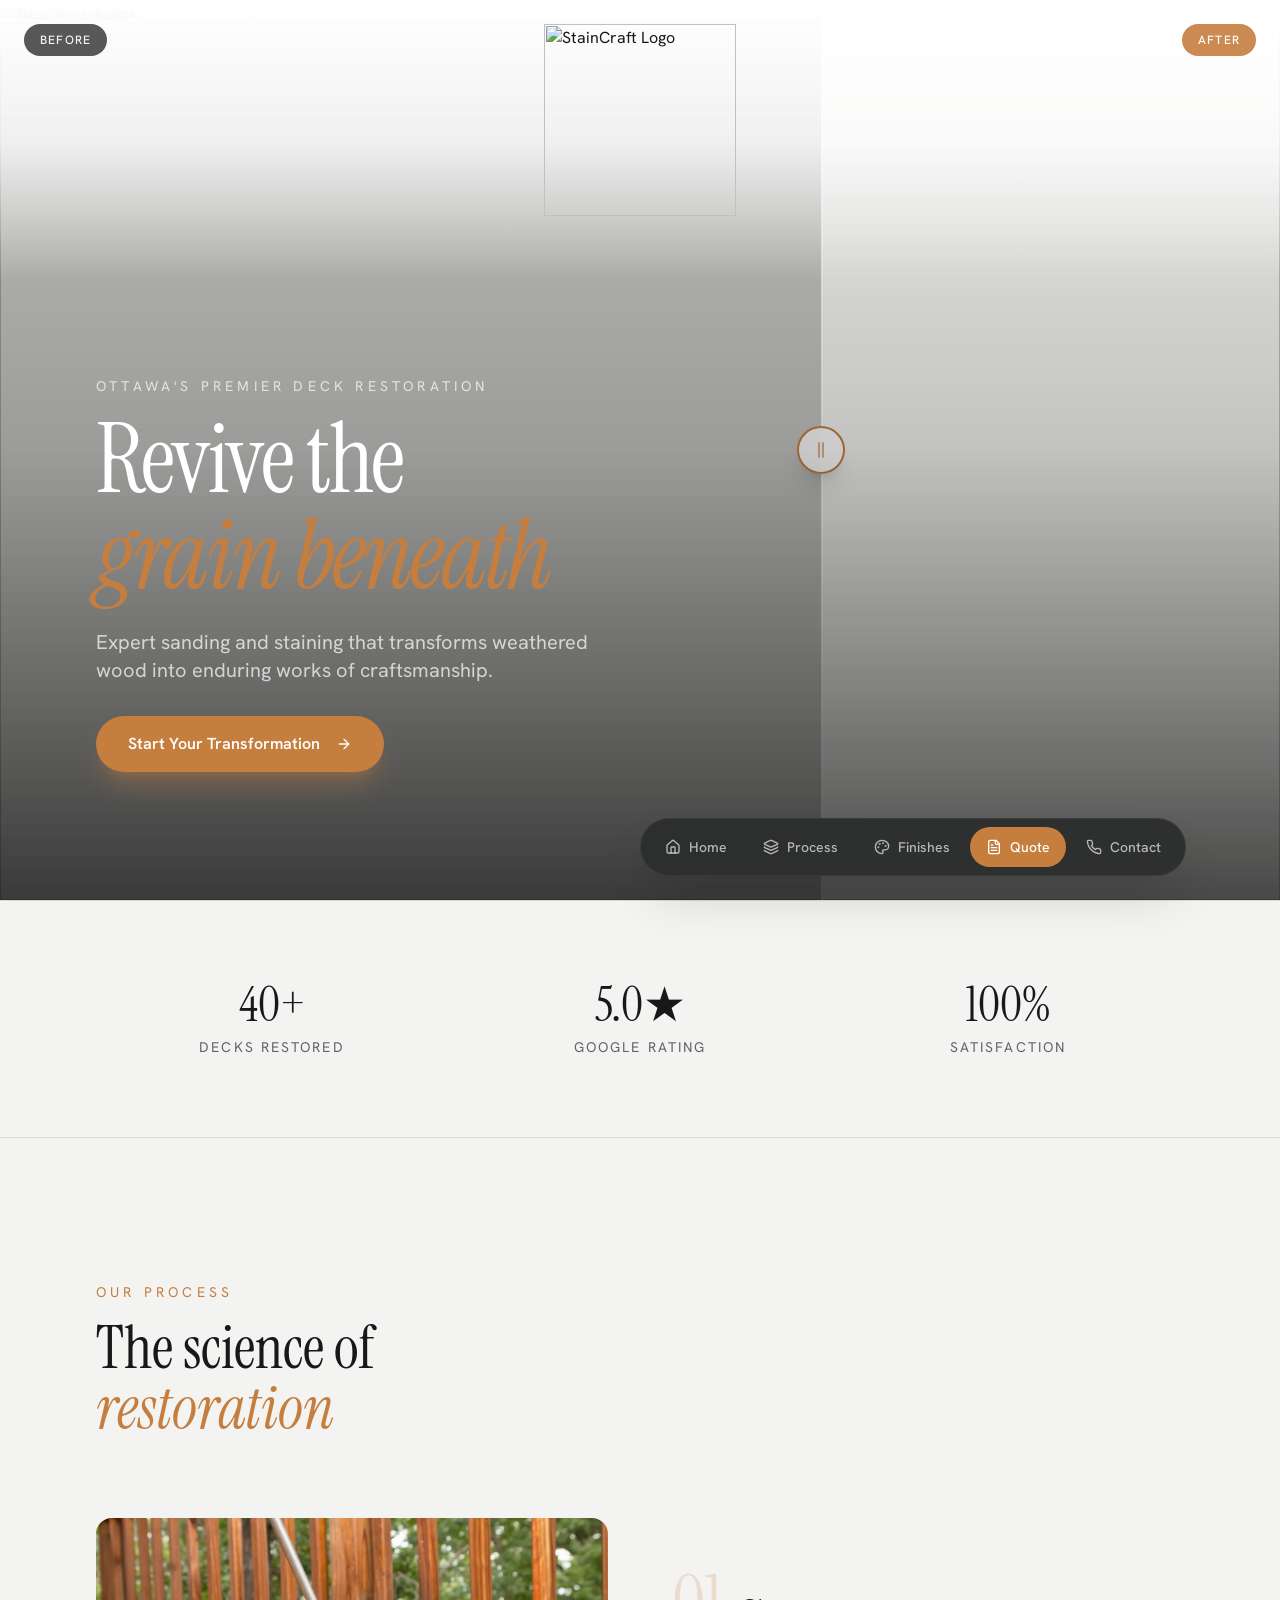
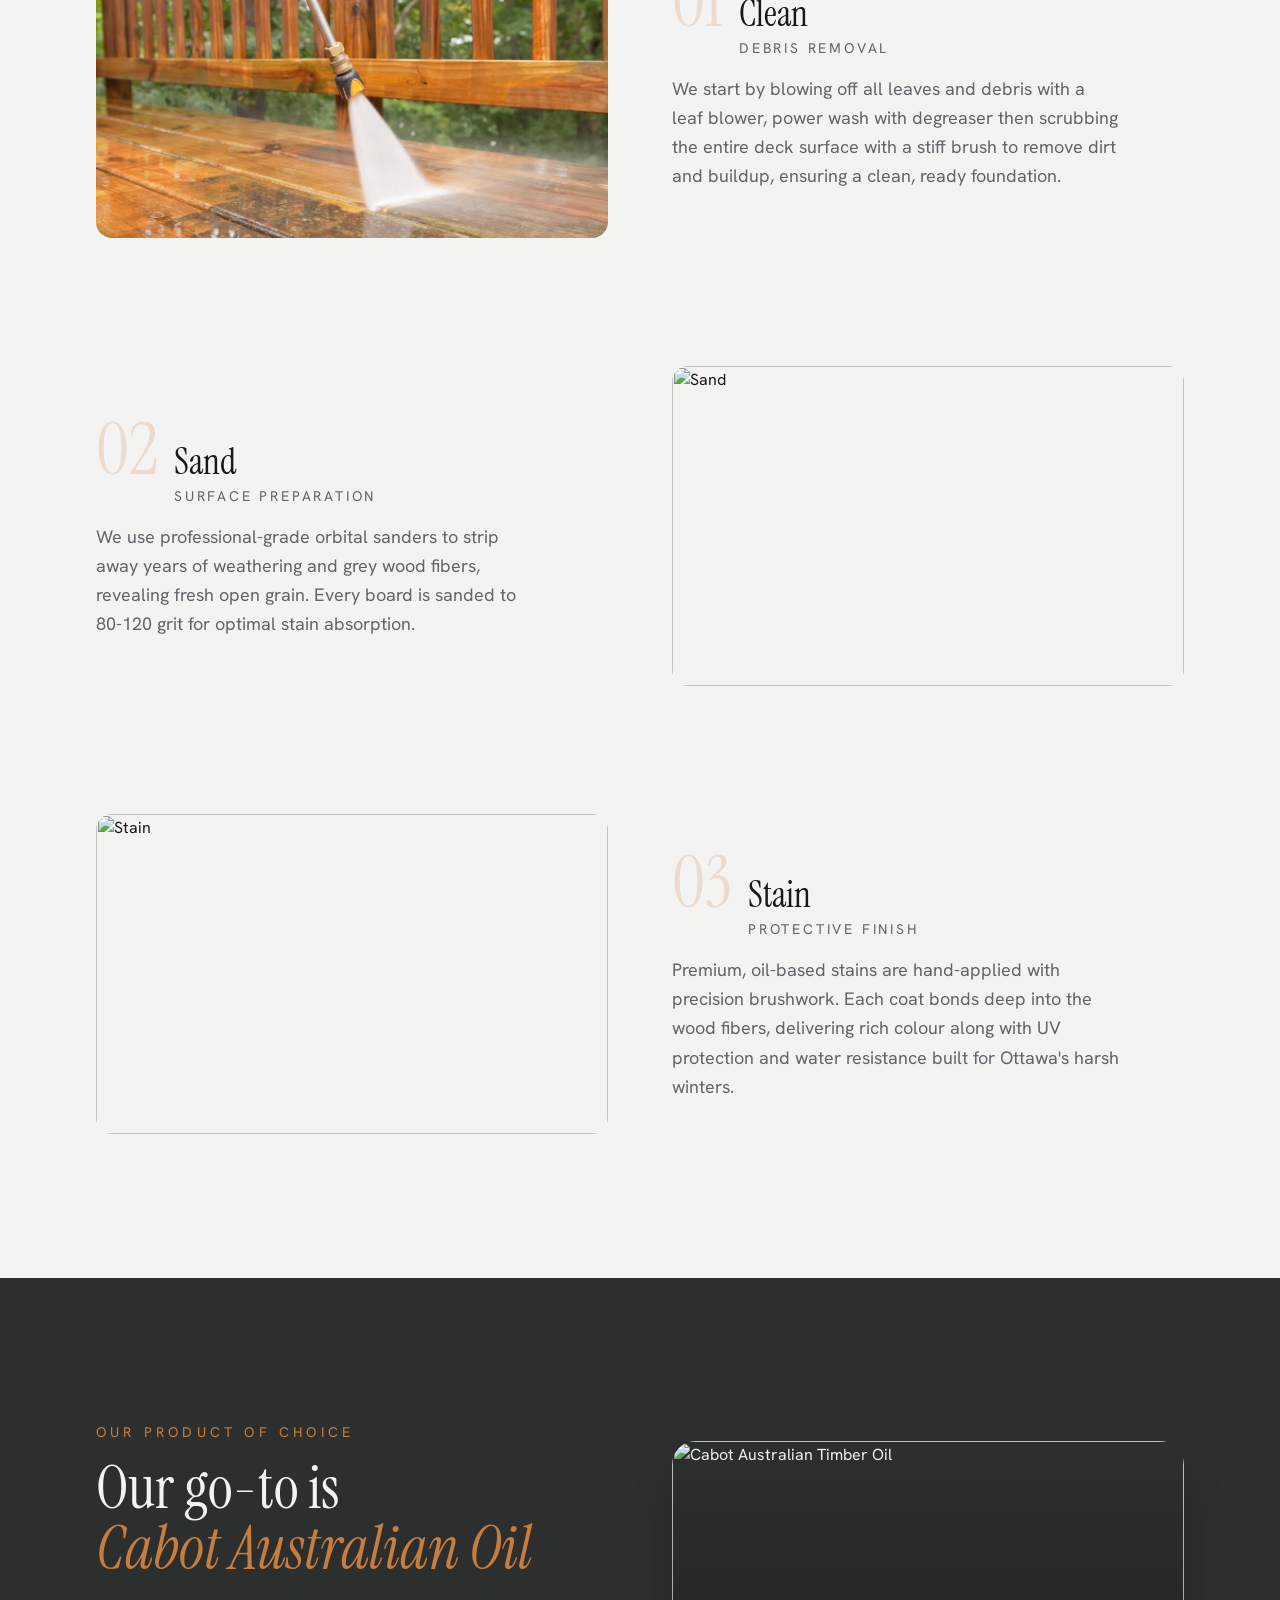
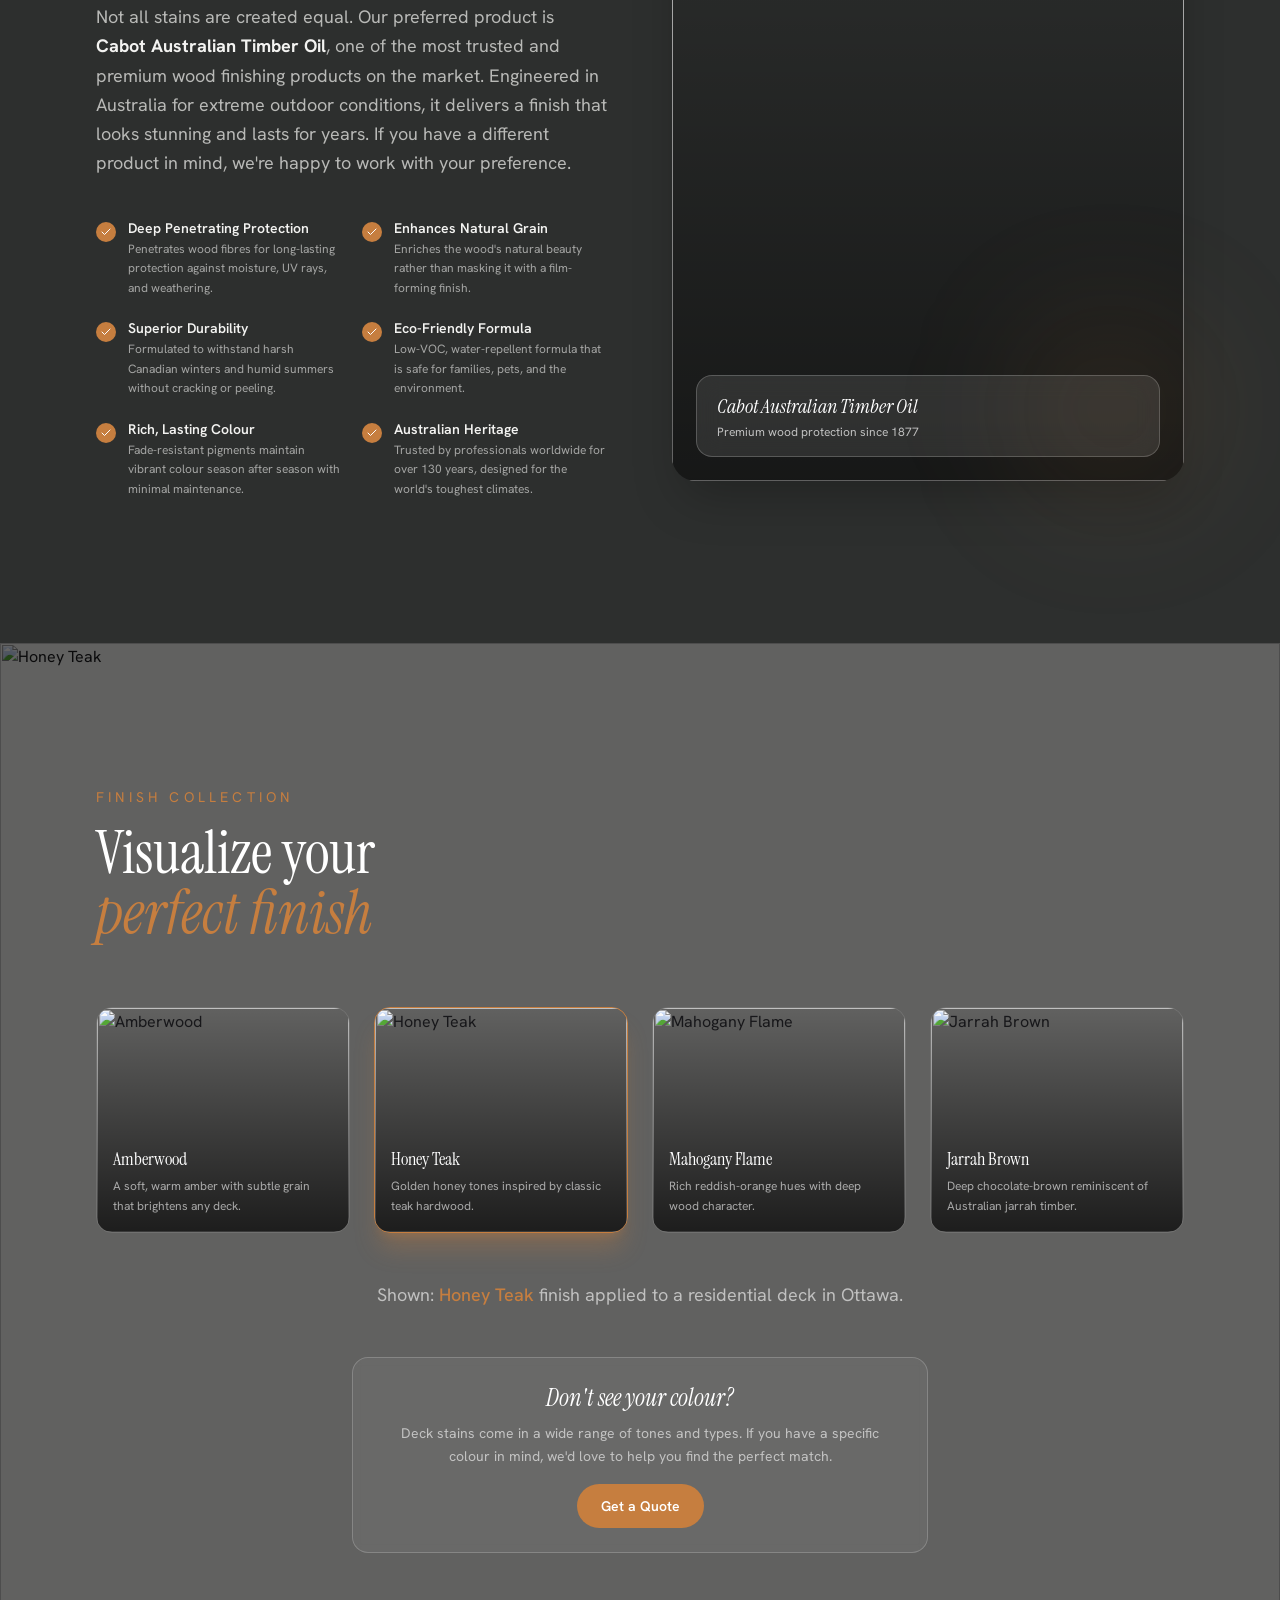
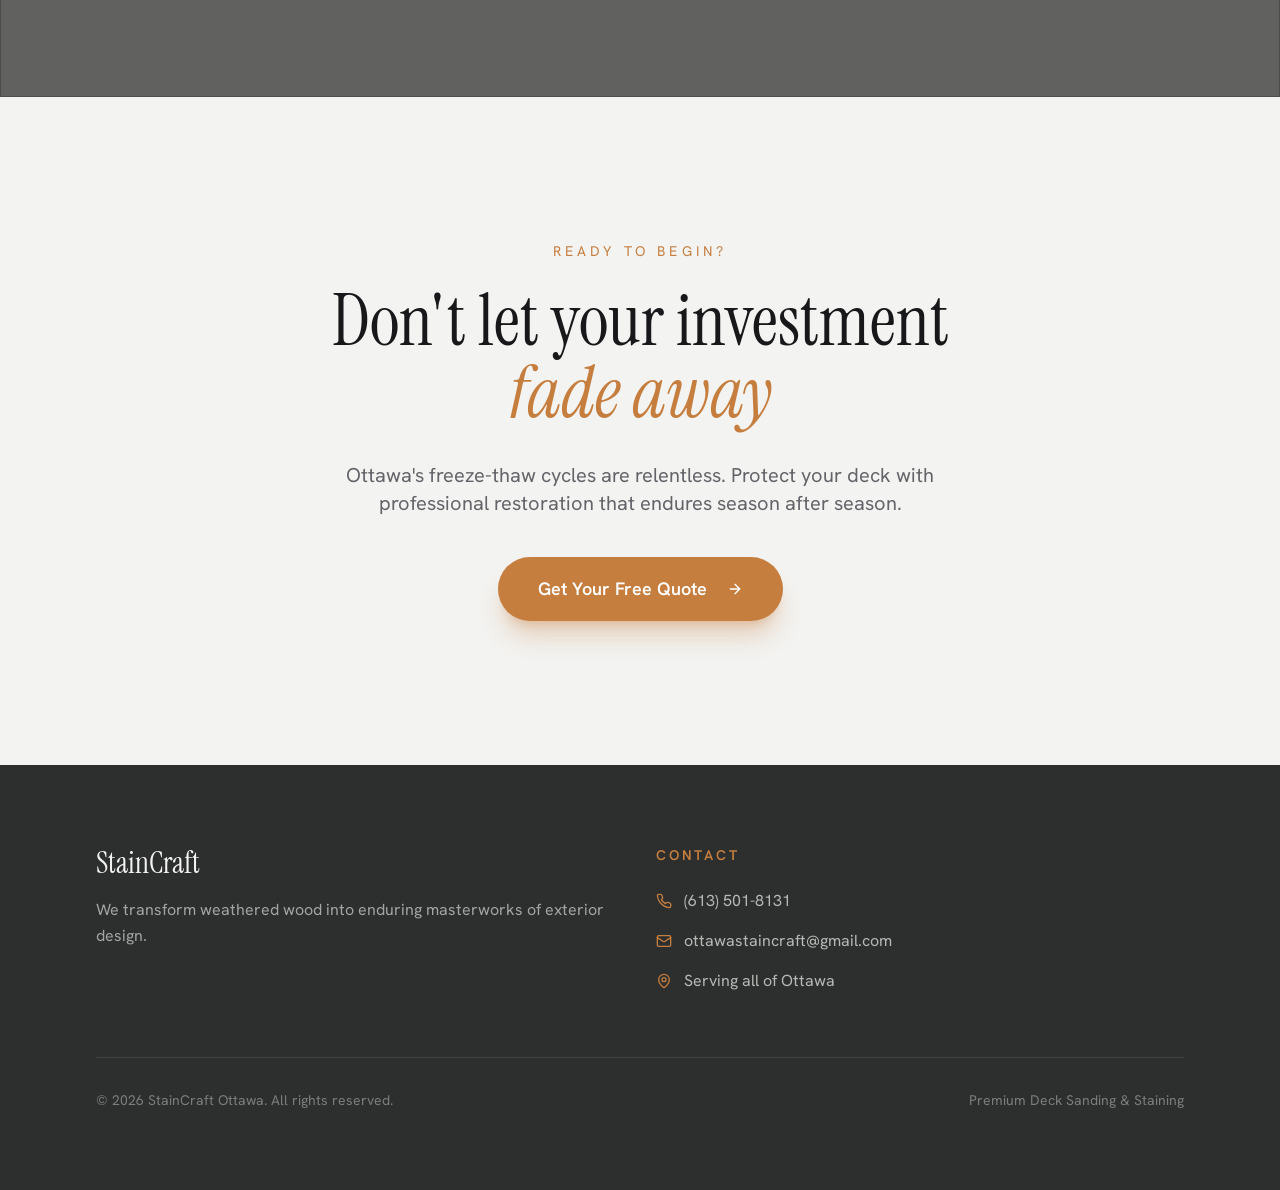
==== commit be306102: "Update index.html" ====
--- a/index.html
+++ b/index.html
@@ -89,7 +89,7 @@
       }
     </style></head>
  <body>
-  <div id="root"><div class="min-h-screen bg-background font-body"><div><section class="relative w-full h-screen overflow-hidden"><div class="absolute inset-0 cursor-col-resize select-none"><img src="https://media.base44.com/images/public/69fa794aa1d1ffbd0a71982e/0f7877203_de7d810f-750d-41b0-aebe-3784a3c4c7a8.png" alt="Restored deck" class="absolute inset-0 w-full h-full object-cover"><div class="absolute inset-0 overflow-hidden" style="clip-path: inset(0px 35.7851% 0px 0px);"><img src="https://media.base44.com/images/public/69fa794aa1d1ffbd0a71982e/82ff02558_5747acf0-26b4-49be-80ba-8a4bb88fe09c.png" alt="Weathered deck" class="absolute inset-0 w-full h-full object-cover grayscale-[30%]"><div class="absolute inset-0 bg-black/20"></div></div><div class="absolute top-0 bottom-0 z-10 flex items-center" style="left: 64.2149%; transform: translateX(-50%);"><div class="w-[2px] h-full bg-white/80"></div><div class="absolute top-1/2 -translate-y-1/2 -translate-x-1/2 w-12 h-12 rounded-full bg-white/90 backdrop-blur-sm border-2 border-primary flex items-center justify-center shadow-xl"><div class="flex gap-0.5"><div class="w-0.5 h-4 bg-primary/60 rounded-full"></div><div class="w-0.5 h-4 bg-primary/60 rounded-full"></div></div></div></div></div><div class="absolute top-0 left-0 right-0 z-20"><div class="w-full bg-gradient-to-b from-white via-white/80 to-transparent pt-6 pb-16 flex justify-center"><img src="https://media.base44.com/images/public/69fa794aa1d1ffbd0a71982e/243f732c0_StainCraftLogo.png" alt="StainCraft Logo" class="h-36 md:h-48 object-contain"></div></div><div class="absolute top-8 left-6 z-20"><span class="bg-secondary/80 backdrop-blur-sm text-secondary-foreground text-xs font-body font-medium tracking-widest uppercase px-4 py-2 rounded-full">Before</span></div><div class="absolute top-8 right-6 z-20"><span class="bg-primary/90 backdrop-blur-sm text-primary-foreground text-xs font-body font-medium tracking-widest uppercase px-4 py-2 rounded-full">After</span></div><div class="absolute inset-0 bg-gradient-to-t from-black/70 via-black/20 to-transparent pointer-events-none z-10"></div><div class="absolute bottom-0 left-0 right-0 z-20 pb-32 px-6 md:px-16 lg:px-24"><div class="max-w-3xl" style="opacity: 1; transform: none;"><p class="font-body text-white/70 text-sm tracking-[0.3em] uppercase mb-4">Ottawa's Premier Deck Restoration</p><h1 class="font-display text-5xl md:text-7xl lg:text-8xl text-white leading-[0.95] tracking-tight mb-6">Revive the<br><span class="text-primary italic">grain beneath</span></h1><p class="font-body text-white/70 text-lg md:text-xl max-w-lg mb-8 leading-relaxed">Expert sanding and staining that transforms weathered wood into enduring works of craftsmanship.</p><a href="quote.html"><button class="inline-flex items-center justify-center gap-2 whitespace-nowrap focus-visible:outline-none focus-visible:ring-1 focus-visible:ring-ring disabled:pointer-events-none disabled:opacity-50 [&amp;_svg]:pointer-events-none [&amp;_svg]:size-4 [&amp;_svg]:shrink-0 py-2 h-14 px-8 text-base font-body font-semibold rounded-full bg-primary hover:bg-primary/90 text-primary-foreground shadow-xl shadow-primary/30 transition-all duration-300 hover:shadow-2xl hover:shadow-primary/40" >Start Your Transformation<svg xmlns="http://www.w3.org/2000/svg" width="24" height="24" viewBox="0 0 24 24" fill="none" stroke="currentColor" stroke-width="2" stroke-linecap="round" stroke-linejoin="round" class="lucide lucide-arrow-right w-5 h-5 ml-2"><path d="M5 12h14"></path><path d="m12 5 7 7-7 7"></path></svg></button></a></div></div><div class="absolute top-1/2 left-1/2 -translate-x-1/2 -translate-y-1/2 z-20 pointer-events-none" style="opacity: 0;"><div class="bg-white/90 backdrop-blur-sm rounded-full px-5 py-3 shadow-lg"><span class="font-body text-sm text-foreground font-medium">← Drag to compare →</span></div></div></section><section class="py-16 md:py-20 px-6 md:px-16 lg:px-24 border-y border-border"><div class="max-w-7xl mx-auto grid grid-cols-3 gap-8 md:gap-4"><div class="text-center" style="opacity: 1; transform: none;"><p class="font-display text-4xl md:text-5xl text-foreground">40+</p><p class="font-body text-muted-foreground text-sm tracking-[0.15em] uppercase mt-2">Decks Restored</p></div><div class="text-center" style="opacity: 1; transform: none;"><p class="font-display text-4xl md:text-5xl text-foreground">5.0★</p><p class="font-body text-muted-foreground text-sm tracking-[0.15em] uppercase mt-2">Google Rating</p></div><div class="text-center" style="opacity: 1; transform: none;"><p class="font-display text-4xl md:text-5xl text-foreground">100%</p><p class="font-body text-muted-foreground text-sm tracking-[0.15em] uppercase mt-2">Satisfaction</p></div></div></section><section id="process" class="py-24 md:py-36 px-6 md:px-16 lg:px-24"><div class="max-w-7xl mx-auto"><div class="mb-20" style="opacity: 1; transform: none;"><p class="font-body text-sm tracking-[0.3em] uppercase text-primary mb-4">Our Process</p><h2 class="font-display text-4xl md:text-6xl text-foreground leading-tight">The science of<br><span class="italic text-primary">restoration</span></h2></div><div class="space-y-24 md:space-y-32"><div class="grid grid-cols-1 lg:grid-cols-2 gap-8 lg:gap-16 items-center " style="opacity: 1; transform: none;"><div class=""><div class="overflow-hidden rounded-2xl"><img src="https://ottawastaincraft-a11y.github.io/Staincraft-web/CR-Home-InlineHero-Can-This-Surface-Be-Pressure-Washed-0325.jfif" alt="Clean" class="w-full h-64 md:h-80 object-cover hover:scale-105 transition-transform duration-700"></div></div><div class="space-y-4 "><div class="flex items-baseline gap-4"><span class="font-display text-6xl md:text-7xl text-primary/20">01</span><div><h3 class="font-display text-3xl md:text-4xl text-foreground">Clean</h3><p class="font-body text-sm tracking-[0.2em] uppercase text-muted-foreground mt-1">Debris Removal</p></div></div><p class="font-body text-muted-foreground text-lg leading-relaxed max-w-md">We start by blowing off all leaves and debris with a leaf blower, then scrubbing the entire deck surface with a stiff brush to remove dirt and buildup, ensuring a clean, ready foundation.</p></div></div><div class="grid grid-cols-1 lg:grid-cols-2 gap-8 lg:gap-16 items-center lg:grid-flow-dense" style="opacity: 1; transform: none;"><div class="lg:col-start-2"><div class="overflow-hidden rounded-2xl"><img src="https://riverviewdecks.com/wp-content/uploads/2022/06/sanding-with-sander.jpg" alt="Sand" class="w-full h-64 md:h-80 object-cover hover:scale-105 transition-transform duration-700"></div></div><div class="space-y-4 lg:col-start-1"><div class="flex items-baseline gap-4"><span class="font-display text-6xl md:text-7xl text-primary/20">02</span><div><h3 class="font-display text-3xl md:text-4xl text-foreground">Sand</h3><p class="font-body text-sm tracking-[0.2em] uppercase text-muted-foreground mt-1">Surface Preparation</p></div></div><p class="font-body text-muted-foreground text-lg leading-relaxed max-w-md">We use professional-grade orbital sanders to strip away years of weathering and grey wood fibers, revealing fresh open grain. Every board is sanded to 80-120 grit for optimal stain absorption.</p></div></div><div class="grid grid-cols-1 lg:grid-cols-2 gap-8 lg:gap-16 items-center " style="opacity: 1; transform: none;"><div class=""><div class="overflow-hidden rounded-2xl"><img src="https://www.frontdoor.com/contentassets/2fe6e5eeeff04af587526d3d3c5997c4/hero-how-to-stain-a-deck.jpg" alt="Stain" class="w-full h-64 md:h-80 object-cover hover:scale-105 transition-transform duration-700"></div></div><div class="space-y-4 "><div class="flex items-baseline gap-4"><span class="font-display text-6xl md:text-7xl text-primary/20">03</span><div><h3 class="font-display text-3xl md:text-4xl text-foreground">Stain</h3><p class="font-body text-sm tracking-[0.2em] uppercase text-muted-foreground mt-1">Protective Finish</p></div></div><p class="font-body text-muted-foreground text-lg leading-relaxed max-w-md">Premium, oil-based stains are hand-applied with precision brushwork. Each coat bonds deep into the wood fibers, delivering rich colour along with UV protection and water resistance built for Ottawa's harsh winters.</p></div></div></div></div></section><section class="py-24 md:py-36 bg-secondary text-secondary-foreground overflow-hidden"><div class="px-6 md:px-16 lg:px-24 max-w-7xl mx-auto"><div class="grid grid-cols-1 lg:grid-cols-2 gap-16 items-center"><div style="opacity: 1; transform: none;"><p class="font-body text-sm tracking-[0.3em] uppercase text-primary mb-4">Our Product of Choice</p><h2 class="font-display text-4xl md:text-6xl leading-tight mb-6">Our go-to is<br><span class="italic text-primary">Cabot Australian Oil</span></h2><p class="font-body text-secondary-foreground/70 text-lg leading-relaxed mb-10">Not all stains are created equal. Our preferred product is <strong class="text-secondary-foreground">Cabot Australian Timber Oil</strong>, one of the most trusted and premium wood finishing products on the market. Engineered in Australia for extreme outdoor conditions, it delivers a finish that looks stunning and lasts for years. If you have a different product in mind, we're happy to work with your preference.</p><div class="grid grid-cols-1 sm:grid-cols-2 gap-5"><div class="flex gap-3" style="opacity: 1; transform: none;"><div class="mt-1 flex-shrink-0 w-5 h-5 rounded-full bg-primary flex items-center justify-center"><svg xmlns="http://www.w3.org/2000/svg" width="24" height="24" viewBox="0 0 24 24" fill="none" stroke="currentColor" stroke-width="2" stroke-linecap="round" stroke-linejoin="round" class="lucide lucide-check w-3 h-3 text-primary-foreground"><path d="M20 6 9 17l-5-5"></path></svg></div><div><p class="font-body font-semibold text-sm text-secondary-foreground">Deep Penetrating Protection</p><p class="font-body text-xs text-secondary-foreground/60 leading-relaxed mt-0.5">Penetrates wood fibres for long-lasting protection against moisture, UV rays, and weathering.</p></div></div><div class="flex gap-3" style="opacity: 1; transform: none;"><div class="mt-1 flex-shrink-0 w-5 h-5 rounded-full bg-primary flex items-center justify-center"><svg xmlns="http://www.w3.org/2000/svg" width="24" height="24" viewBox="0 0 24 24" fill="none" stroke="currentColor" stroke-width="2" stroke-linecap="round" stroke-linejoin="round" class="lucide lucide-check w-3 h-3 text-primary-foreground"><path d="M20 6 9 17l-5-5"></path></svg></div><div><p class="font-body font-semibold text-sm text-secondary-foreground">Enhances Natural Grain</p><p class="font-body text-xs text-secondary-foreground/60 leading-relaxed mt-0.5">Enriches the wood's natural beauty rather than masking it with a film-forming finish.</p></div></div><div class="flex gap-3" style="opacity: 1; transform: none;"><div class="mt-1 flex-shrink-0 w-5 h-5 rounded-full bg-primary flex items-center justify-center"><svg xmlns="http://www.w3.org/2000/svg" width="24" height="24" viewBox="0 0 24 24" fill="none" stroke="currentColor" stroke-width="2" stroke-linecap="round" stroke-linejoin="round" class="lucide lucide-check w-3 h-3 text-primary-foreground"><path d="M20 6 9 17l-5-5"></path></svg></div><div><p class="font-body font-semibold text-sm text-secondary-foreground">Superior Durability</p><p class="font-body text-xs text-secondary-foreground/60 leading-relaxed mt-0.5">Formulated to withstand harsh Canadian winters and humid summers without cracking or peeling.</p></div></div><div class="flex gap-3" style="opacity: 1; transform: none;"><div class="mt-1 flex-shrink-0 w-5 h-5 rounded-full bg-primary flex items-center justify-center"><svg xmlns="http://www.w3.org/2000/svg" width="24" height="24" viewBox="0 0 24 24" fill="none" stroke="currentColor" stroke-width="2" stroke-linecap="round" stroke-linejoin="round" class="lucide lucide-check w-3 h-3 text-primary-foreground"><path d="M20 6 9 17l-5-5"></path></svg></div><div><p class="font-body font-semibold text-sm text-secondary-foreground">Eco-Friendly Formula</p><p class="font-body text-xs text-secondary-foreground/60 leading-relaxed mt-0.5">Low-VOC, water-repellent formula that is safe for families, pets, and the environment.</p></div></div><div class="flex gap-3" style="opacity: 1; transform: none;"><div class="mt-1 flex-shrink-0 w-5 h-5 rounded-full bg-primary flex items-center justify-center"><svg xmlns="http://www.w3.org/2000/svg" width="24" height="24" viewBox="0 0 24 24" fill="none" stroke="currentColor" stroke-width="2" stroke-linecap="round" stroke-linejoin="round" class="lucide lucide-check w-3 h-3 text-primary-foreground"><path d="M20 6 9 17l-5-5"></path></svg></div><div><p class="font-body font-semibold text-sm text-secondary-foreground">Rich, Lasting Colour</p><p class="font-body text-xs text-secondary-foreground/60 leading-relaxed mt-0.5">Fade-resistant pigments maintain vibrant colour season after season with minimal maintenance.</p></div></div><div class="flex gap-3" style="opacity: 1; transform: none;"><div class="mt-1 flex-shrink-0 w-5 h-5 rounded-full bg-primary flex items-center justify-center"><svg xmlns="http://www.w3.org/2000/svg" width="24" height="24" viewBox="0 0 24 24" fill="none" stroke="currentColor" stroke-width="2" stroke-linecap="round" stroke-linejoin="round" class="lucide lucide-check w-3 h-3 text-primary-foreground"><path d="M20 6 9 17l-5-5"></path></svg></div><div><p class="font-body font-semibold text-sm text-secondary-foreground">Australian Heritage</p><p class="font-body text-xs text-secondary-foreground/60 leading-relaxed mt-0.5">Trusted by professionals worldwide for over 130 years, designed for the world's toughest climates.</p></div></div></div></div><div class="relative" style="opacity: 1; transform: none;"><div class="relative rounded-3xl overflow-hidden aspect-[4/5] shadow-2xl"><img src="https://media.base44.com/images/public/69fa794aa1d1ffbd0a71982e/8ce46a751_Cabot-ATO-natural-1G-HERO-1.jpg" alt="Cabot Australian Timber Oil" class="w-full h-full object-cover"><div class="absolute inset-0 bg-gradient-to-t from-black/50 to-transparent"></div><div class="absolute bottom-6 left-6 right-6"><div class="bg-white/10 backdrop-blur-md border border-white/20 rounded-2xl px-5 py-4"><p class="font-display text-white text-xl italic">Cabot Australian Timber Oil</p><p class="font-body text-white/70 text-xs mt-1">Premium wood protection since 1877</p></div></div></div><div class="absolute -bottom-6 -right-6 w-48 h-48 rounded-full bg-primary/10 blur-3xl pointer-events-none"></div></div></div></div></section><section id="finishes" class="relative py-24 md:py-36 overflow-hidden"><div class="absolute inset-0" style="opacity: 1;"><img src="https://media.base44.com/images/public/69fa794aa1d1ffbd0a71982e/0ec0f10fa_Honey.JPG" alt="Honey Teak" class="w-full h-full object-cover"><div class="absolute inset-0 bg-black/60"></div></div><div class="relative z-10 px-6 md:px-16 lg:px-24 max-w-7xl mx-auto"><div class="mb-16" style="opacity: 1; transform: none;"><p class="font-body text-sm tracking-[0.3em] uppercase text-primary mb-4">Finish Collection</p><h2 class="font-display text-4xl md:text-6xl text-white leading-tight">Visualize your<br><span class="italic text-primary">perfect finish</span></h2></div><div class="grid grid-cols-2 md:grid-cols-4 gap-4 md:gap-6 mb-12"><button class="group relative rounded-2xl border overflow-hidden transition-all duration-300 text-left
+  <div id="root"><div class="min-h-screen bg-background font-body"><div><section class="relative w-full h-screen overflow-hidden"><div class="absolute inset-0 cursor-col-resize select-none"><img src="https://media.base44.com/images/public/69fa794aa1d1ffbd0a71982e/0f7877203_de7d810f-750d-41b0-aebe-3784a3c4c7a8.png" alt="Restored deck" class="absolute inset-0 w-full h-full object-cover"><div class="absolute inset-0 overflow-hidden" style="clip-path: inset(0px 35.7851% 0px 0px);"><img src="https://media.base44.com/images/public/69fa794aa1d1ffbd0a71982e/82ff02558_5747acf0-26b4-49be-80ba-8a4bb88fe09c.png" alt="Weathered deck" class="absolute inset-0 w-full h-full object-cover grayscale-[30%]"><div class="absolute inset-0 bg-black/20"></div></div><div class="absolute top-0 bottom-0 z-10 flex items-center" style="left: 64.2149%; transform: translateX(-50%);"><div class="w-[2px] h-full bg-white/80"></div><div class="absolute top-1/2 -translate-y-1/2 -translate-x-1/2 w-12 h-12 rounded-full bg-white/90 backdrop-blur-sm border-2 border-primary flex items-center justify-center shadow-xl"><div class="flex gap-0.5"><div class="w-0.5 h-4 bg-primary/60 rounded-full"></div><div class="w-0.5 h-4 bg-primary/60 rounded-full"></div></div></div></div></div><div class="absolute top-0 left-0 right-0 z-20"><div class="w-full bg-gradient-to-b from-white via-white/80 to-transparent pt-6 pb-16 flex justify-center"><img src="https://media.base44.com/images/public/69fa794aa1d1ffbd0a71982e/243f732c0_StainCraftLogo.png" alt="StainCraft Logo" class="h-36 md:h-48 object-contain"></div></div><div class="absolute top-8 left-6 z-20"><span class="bg-secondary/80 backdrop-blur-sm text-secondary-foreground text-xs font-body font-medium tracking-widest uppercase px-4 py-2 rounded-full">Before</span></div><div class="absolute top-8 right-6 z-20"><span class="bg-primary/90 backdrop-blur-sm text-primary-foreground text-xs font-body font-medium tracking-widest uppercase px-4 py-2 rounded-full">After</span></div><div class="absolute inset-0 bg-gradient-to-t from-black/70 via-black/20 to-transparent pointer-events-none z-10"></div><div class="absolute bottom-0 left-0 right-0 z-20 pb-32 px-6 md:px-16 lg:px-24"><div class="max-w-3xl" style="opacity: 1; transform: none;"><p class="font-body text-white/70 text-sm tracking-[0.3em] uppercase mb-4">Ottawa's Premier Deck Restoration</p><h1 class="font-display text-5xl md:text-7xl lg:text-8xl text-white leading-[0.95] tracking-tight mb-6">Revive the<br><span class="text-primary italic">grain beneath</span></h1><p class="font-body text-white/70 text-lg md:text-xl max-w-lg mb-8 leading-relaxed">Expert sanding and staining that transforms weathered wood into enduring works of craftsmanship.</p><a href="quote.html"><button class="inline-flex items-center justify-center gap-2 whitespace-nowrap focus-visible:outline-none focus-visible:ring-1 focus-visible:ring-ring disabled:pointer-events-none disabled:opacity-50 [&amp;_svg]:pointer-events-none [&amp;_svg]:size-4 [&amp;_svg]:shrink-0 py-2 h-14 px-8 text-base font-body font-semibold rounded-full bg-primary hover:bg-primary/90 text-primary-foreground shadow-xl shadow-primary/30 transition-all duration-300 hover:shadow-2xl hover:shadow-primary/40" >Start Your Transformation<svg xmlns="http://www.w3.org/2000/svg" width="24" height="24" viewBox="0 0 24 24" fill="none" stroke="currentColor" stroke-width="2" stroke-linecap="round" stroke-linejoin="round" class="lucide lucide-arrow-right w-5 h-5 ml-2"><path d="M5 12h14"></path><path d="m12 5 7 7-7 7"></path></svg></button></a></div></div><div class="absolute top-1/2 left-1/2 -translate-x-1/2 -translate-y-1/2 z-20 pointer-events-none" style="opacity: 0;"><div class="bg-white/90 backdrop-blur-sm rounded-full px-5 py-3 shadow-lg"><span class="font-body text-sm text-foreground font-medium">← Drag to compare →</span></div></div></section><section class="py-16 md:py-20 px-6 md:px-16 lg:px-24 border-y border-border"><div class="max-w-7xl mx-auto grid grid-cols-3 gap-8 md:gap-4"><div class="text-center" style="opacity: 1; transform: none;"><p class="font-display text-4xl md:text-5xl text-foreground">40+</p><p class="font-body text-muted-foreground text-sm tracking-[0.15em] uppercase mt-2">Decks Restored</p></div><div class="text-center" style="opacity: 1; transform: none;"><p class="font-display text-4xl md:text-5xl text-foreground">5.0★</p><p class="font-body text-muted-foreground text-sm tracking-[0.15em] uppercase mt-2">Google Rating</p></div><div class="text-center" style="opacity: 1; transform: none;"><p class="font-display text-4xl md:text-5xl text-foreground">100%</p><p class="font-body text-muted-foreground text-sm tracking-[0.15em] uppercase mt-2">Satisfaction</p></div></div></section><section id="process" class="py-24 md:py-36 px-6 md:px-16 lg:px-24"><div class="max-w-7xl mx-auto"><div class="mb-20" style="opacity: 1; transform: none;"><p class="font-body text-sm tracking-[0.3em] uppercase text-primary mb-4">Our Process</p><h2 class="font-display text-4xl md:text-6xl text-foreground leading-tight">The science of<br><span class="italic text-primary">restoration</span></h2></div><div class="space-y-24 md:space-y-32"><div class="grid grid-cols-1 lg:grid-cols-2 gap-8 lg:gap-16 items-center " style="opacity: 1; transform: none;"><div class=""><div class="overflow-hidden rounded-2xl"><img src="https://ottawastaincraft-a11y.github.io/Staincraft-web/CR-Home-InlineHero-Can-This-Surface-Be-Pressure-Washed-0325.jfif" alt="Clean" class="w-full h-64 md:h-80 object-cover hover:scale-105 transition-transform duration-700"></div></div><div class="space-y-4 "><div class="flex items-baseline gap-4"><span class="font-display text-6xl md:text-7xl text-primary/20">01</span><div><h3 class="font-display text-3xl md:text-4xl text-foreground">Clean</h3><p class="font-body text-sm tracking-[0.2em] uppercase text-muted-foreground mt-1">Debris Removal</p></div></div><p class="font-body text-muted-foreground text-lg leading-relaxed max-w-md">We start by blowing off all leaves and debris with a leaf blower, power wash with degreaser then scrubbing the entire deck surface with a stiff brush to remove dirt and buildup, ensuring a clean, ready foundation.</p></div></div><div class="grid grid-cols-1 lg:grid-cols-2 gap-8 lg:gap-16 items-center lg:grid-flow-dense" style="opacity: 1; transform: none;"><div class="lg:col-start-2"><div class="overflow-hidden rounded-2xl"><img src="https://riverviewdecks.com/wp-content/uploads/2022/06/sanding-with-sander.jpg" alt="Sand" class="w-full h-64 md:h-80 object-cover hover:scale-105 transition-transform duration-700"></div></div><div class="space-y-4 lg:col-start-1"><div class="flex items-baseline gap-4"><span class="font-display text-6xl md:text-7xl text-primary/20">02</span><div><h3 class="font-display text-3xl md:text-4xl text-foreground">Sand</h3><p class="font-body text-sm tracking-[0.2em] uppercase text-muted-foreground mt-1">Surface Preparation</p></div></div><p class="font-body text-muted-foreground text-lg leading-relaxed max-w-md">We use professional-grade orbital sanders to strip away years of weathering and grey wood fibers, revealing fresh open grain. Every board is sanded to 80-120 grit for optimal stain absorption.</p></div></div><div class="grid grid-cols-1 lg:grid-cols-2 gap-8 lg:gap-16 items-center " style="opacity: 1; transform: none;"><div class=""><div class="overflow-hidden rounded-2xl"><img src="https://www.frontdoor.com/contentassets/2fe6e5eeeff04af587526d3d3c5997c4/hero-how-to-stain-a-deck.jpg" alt="Stain" class="w-full h-64 md:h-80 object-cover hover:scale-105 transition-transform duration-700"></div></div><div class="space-y-4 "><div class="flex items-baseline gap-4"><span class="font-display text-6xl md:text-7xl text-primary/20">03</span><div><h3 class="font-display text-3xl md:text-4xl text-foreground">Stain</h3><p class="font-body text-sm tracking-[0.2em] uppercase text-muted-foreground mt-1">Protective Finish</p></div></div><p class="font-body text-muted-foreground text-lg leading-relaxed max-w-md">Premium, oil-based stains are hand-applied with precision brushwork. Each coat bonds deep into the wood fibers, delivering rich colour along with UV protection and water resistance built for Ottawa's harsh winters.</p></div></div></div></div></section><section class="py-24 md:py-36 bg-secondary text-secondary-foreground overflow-hidden"><div class="px-6 md:px-16 lg:px-24 max-w-7xl mx-auto"><div class="grid grid-cols-1 lg:grid-cols-2 gap-16 items-center"><div style="opacity: 1; transform: none;"><p class="font-body text-sm tracking-[0.3em] uppercase text-primary mb-4">Our Product of Choice</p><h2 class="font-display text-4xl md:text-6xl leading-tight mb-6">Our go-to is<br><span class="italic text-primary">Cabot Australian Oil</span></h2><p class="font-body text-secondary-foreground/70 text-lg leading-relaxed mb-10">Not all stains are created equal. Our preferred product is <strong class="text-secondary-foreground">Cabot Australian Timber Oil</strong>, one of the most trusted and premium wood finishing products on the market. Engineered in Australia for extreme outdoor conditions, it delivers a finish that looks stunning and lasts for years. If you have a different product in mind, we're happy to work with your preference.</p><div class="grid grid-cols-1 sm:grid-cols-2 gap-5"><div class="flex gap-3" style="opacity: 1; transform: none;"><div class="mt-1 flex-shrink-0 w-5 h-5 rounded-full bg-primary flex items-center justify-center"><svg xmlns="http://www.w3.org/2000/svg" width="24" height="24" viewBox="0 0 24 24" fill="none" stroke="currentColor" stroke-width="2" stroke-linecap="round" stroke-linejoin="round" class="lucide lucide-check w-3 h-3 text-primary-foreground"><path d="M20 6 9 17l-5-5"></path></svg></div><div><p class="font-body font-semibold text-sm text-secondary-foreground">Deep Penetrating Protection</p><p class="font-body text-xs text-secondary-foreground/60 leading-relaxed mt-0.5">Penetrates wood fibres for long-lasting protection against moisture, UV rays, and weathering.</p></div></div><div class="flex gap-3" style="opacity: 1; transform: none;"><div class="mt-1 flex-shrink-0 w-5 h-5 rounded-full bg-primary flex items-center justify-center"><svg xmlns="http://www.w3.org/2000/svg" width="24" height="24" viewBox="0 0 24 24" fill="none" stroke="currentColor" stroke-width="2" stroke-linecap="round" stroke-linejoin="round" class="lucide lucide-check w-3 h-3 text-primary-foreground"><path d="M20 6 9 17l-5-5"></path></svg></div><div><p class="font-body font-semibold text-sm text-secondary-foreground">Enhances Natural Grain</p><p class="font-body text-xs text-secondary-foreground/60 leading-relaxed mt-0.5">Enriches the wood's natural beauty rather than masking it with a film-forming finish.</p></div></div><div class="flex gap-3" style="opacity: 1; transform: none;"><div class="mt-1 flex-shrink-0 w-5 h-5 rounded-full bg-primary flex items-center justify-center"><svg xmlns="http://www.w3.org/2000/svg" width="24" height="24" viewBox="0 0 24 24" fill="none" stroke="currentColor" stroke-width="2" stroke-linecap="round" stroke-linejoin="round" class="lucide lucide-check w-3 h-3 text-primary-foreground"><path d="M20 6 9 17l-5-5"></path></svg></div><div><p class="font-body font-semibold text-sm text-secondary-foreground">Superior Durability</p><p class="font-body text-xs text-secondary-foreground/60 leading-relaxed mt-0.5">Formulated to withstand harsh Canadian winters and humid summers without cracking or peeling.</p></div></div><div class="flex gap-3" style="opacity: 1; transform: none;"><div class="mt-1 flex-shrink-0 w-5 h-5 rounded-full bg-primary flex items-center justify-center"><svg xmlns="http://www.w3.org/2000/svg" width="24" height="24" viewBox="0 0 24 24" fill="none" stroke="currentColor" stroke-width="2" stroke-linecap="round" stroke-linejoin="round" class="lucide lucide-check w-3 h-3 text-primary-foreground"><path d="M20 6 9 17l-5-5"></path></svg></div><div><p class="font-body font-semibold text-sm text-secondary-foreground">Eco-Friendly Formula</p><p class="font-body text-xs text-secondary-foreground/60 leading-relaxed mt-0.5">Low-VOC, water-repellent formula that is safe for families, pets, and the environment.</p></div></div><div class="flex gap-3" style="opacity: 1; transform: none;"><div class="mt-1 flex-shrink-0 w-5 h-5 rounded-full bg-primary flex items-center justify-center"><svg xmlns="http://www.w3.org/2000/svg" width="24" height="24" viewBox="0 0 24 24" fill="none" stroke="currentColor" stroke-width="2" stroke-linecap="round" stroke-linejoin="round" class="lucide lucide-check w-3 h-3 text-primary-foreground"><path d="M20 6 9 17l-5-5"></path></svg></div><div><p class="font-body font-semibold text-sm text-secondary-foreground">Rich, Lasting Colour</p><p class="font-body text-xs text-secondary-foreground/60 leading-relaxed mt-0.5">Fade-resistant pigments maintain vibrant colour season after season with minimal maintenance.</p></div></div><div class="flex gap-3" style="opacity: 1; transform: none;"><div class="mt-1 flex-shrink-0 w-5 h-5 rounded-full bg-primary flex items-center justify-center"><svg xmlns="http://www.w3.org/2000/svg" width="24" height="24" viewBox="0 0 24 24" fill="none" stroke="currentColor" stroke-width="2" stroke-linecap="round" stroke-linejoin="round" class="lucide lucide-check w-3 h-3 text-primary-foreground"><path d="M20 6 9 17l-5-5"></path></svg></div><div><p class="font-body font-semibold text-sm text-secondary-foreground">Australian Heritage</p><p class="font-body text-xs text-secondary-foreground/60 leading-relaxed mt-0.5">Trusted by professionals worldwide for over 130 years, designed for the world's toughest climates.</p></div></div></div></div><div class="relative" style="opacity: 1; transform: none;"><div class="relative rounded-3xl overflow-hidden aspect-[4/5] shadow-2xl"><img src="https://media.base44.com/images/public/69fa794aa1d1ffbd0a71982e/8ce46a751_Cabot-ATO-natural-1G-HERO-1.jpg" alt="Cabot Australian Timber Oil" class="w-full h-full object-cover"><div class="absolute inset-0 bg-gradient-to-t from-black/50 to-transparent"></div><div class="absolute bottom-6 left-6 right-6"><div class="bg-white/10 backdrop-blur-md border border-white/20 rounded-2xl px-5 py-4"><p class="font-display text-white text-xl italic">Cabot Australian Timber Oil</p><p class="font-body text-white/70 text-xs mt-1">Premium wood protection since 1877</p></div></div></div><div class="absolute -bottom-6 -right-6 w-48 h-48 rounded-full bg-primary/10 blur-3xl pointer-events-none"></div></div></div></div></section><section id="finishes" class="relative py-24 md:py-36 overflow-hidden"><div class="absolute inset-0" style="opacity: 1;"><img src="https://media.base44.com/images/public/69fa794aa1d1ffbd0a71982e/0ec0f10fa_Honey.JPG" alt="Honey Teak" class="w-full h-full object-cover"><div class="absolute inset-0 bg-black/60"></div></div><div class="relative z-10 px-6 md:px-16 lg:px-24 max-w-7xl mx-auto"><div class="mb-16" style="opacity: 1; transform: none;"><p class="font-body text-sm tracking-[0.3em] uppercase text-primary mb-4">Finish Collection</p><h2 class="font-display text-4xl md:text-6xl text-white leading-tight">Visualize your<br><span class="italic text-primary">perfect finish</span></h2></div><div class="grid grid-cols-2 md:grid-cols-4 gap-4 md:gap-6 mb-12"><button class="group relative rounded-2xl border overflow-hidden transition-all duration-300 text-left
                 border-white/10 hover:border-white/30"><img src="https://media.base44.com/images/public/69fa794aa1d1ffbd0a71982e/8ac215d3a_Amberwood.JPG" alt="Amberwood" class="w-full h-48 md:h-56 object-cover"><div class="absolute inset-0 bg-gradient-to-t from-black/70 to-transparent"></div><div class="absolute bottom-0 left-0 right-0 p-4"><h3 class="font-display text-lg text-white">Amberwood</h3><p class="font-body text-white/60 text-xs leading-relaxed mt-1">A soft, warm amber with subtle grain that brightens any deck.</p></div></button><button class="group relative rounded-2xl border overflow-hidden transition-all duration-300 text-left
                 border-primary shadow-xl shadow-primary/30 ring-8 ring-primary" style="transform: none;"><img src="https://media.base44.com/images/public/69fa794aa1d1ffbd0a71982e/0ec0f10fa_Honey.JPG" alt="Honey Teak" class="w-full h-48 md:h-56 object-cover"><div class="absolute inset-0 bg-gradient-to-t from-black/70 to-transparent"></div><div class="absolute bottom-0 left-0 right-0 p-4"><h3 class="font-display text-lg text-white">Honey Teak</h3><p class="font-body text-white/60 text-xs leading-relaxed mt-1">Golden honey tones inspired by classic teak hardwood.</p></div></button><button class="group relative rounded-2xl border overflow-hidden transition-all duration-300 text-left
                 border-white/10 hover:border-white/30" style="transform: none;"><img src="https://media.base44.com/images/public/69fa794aa1d1ffbd0a71982e/f0b2431c8_Mahoganny.JPG" alt="Mahogany Flame" class="w-full h-48 md:h-56 object-cover"><div class="absolute inset-0 bg-gradient-to-t from-black/70 to-transparent"></div><div class="absolute bottom-0 left-0 right-0 p-4"><h3 class="font-display text-lg text-white">Mahogany Flame</h3><p class="font-body text-white/60 text-xs leading-relaxed mt-1">Rich reddish-orange hues with deep wood character.</p></div></button><button class="group relative rounded-2xl border overflow-hidden transition-all duration-300 text-left
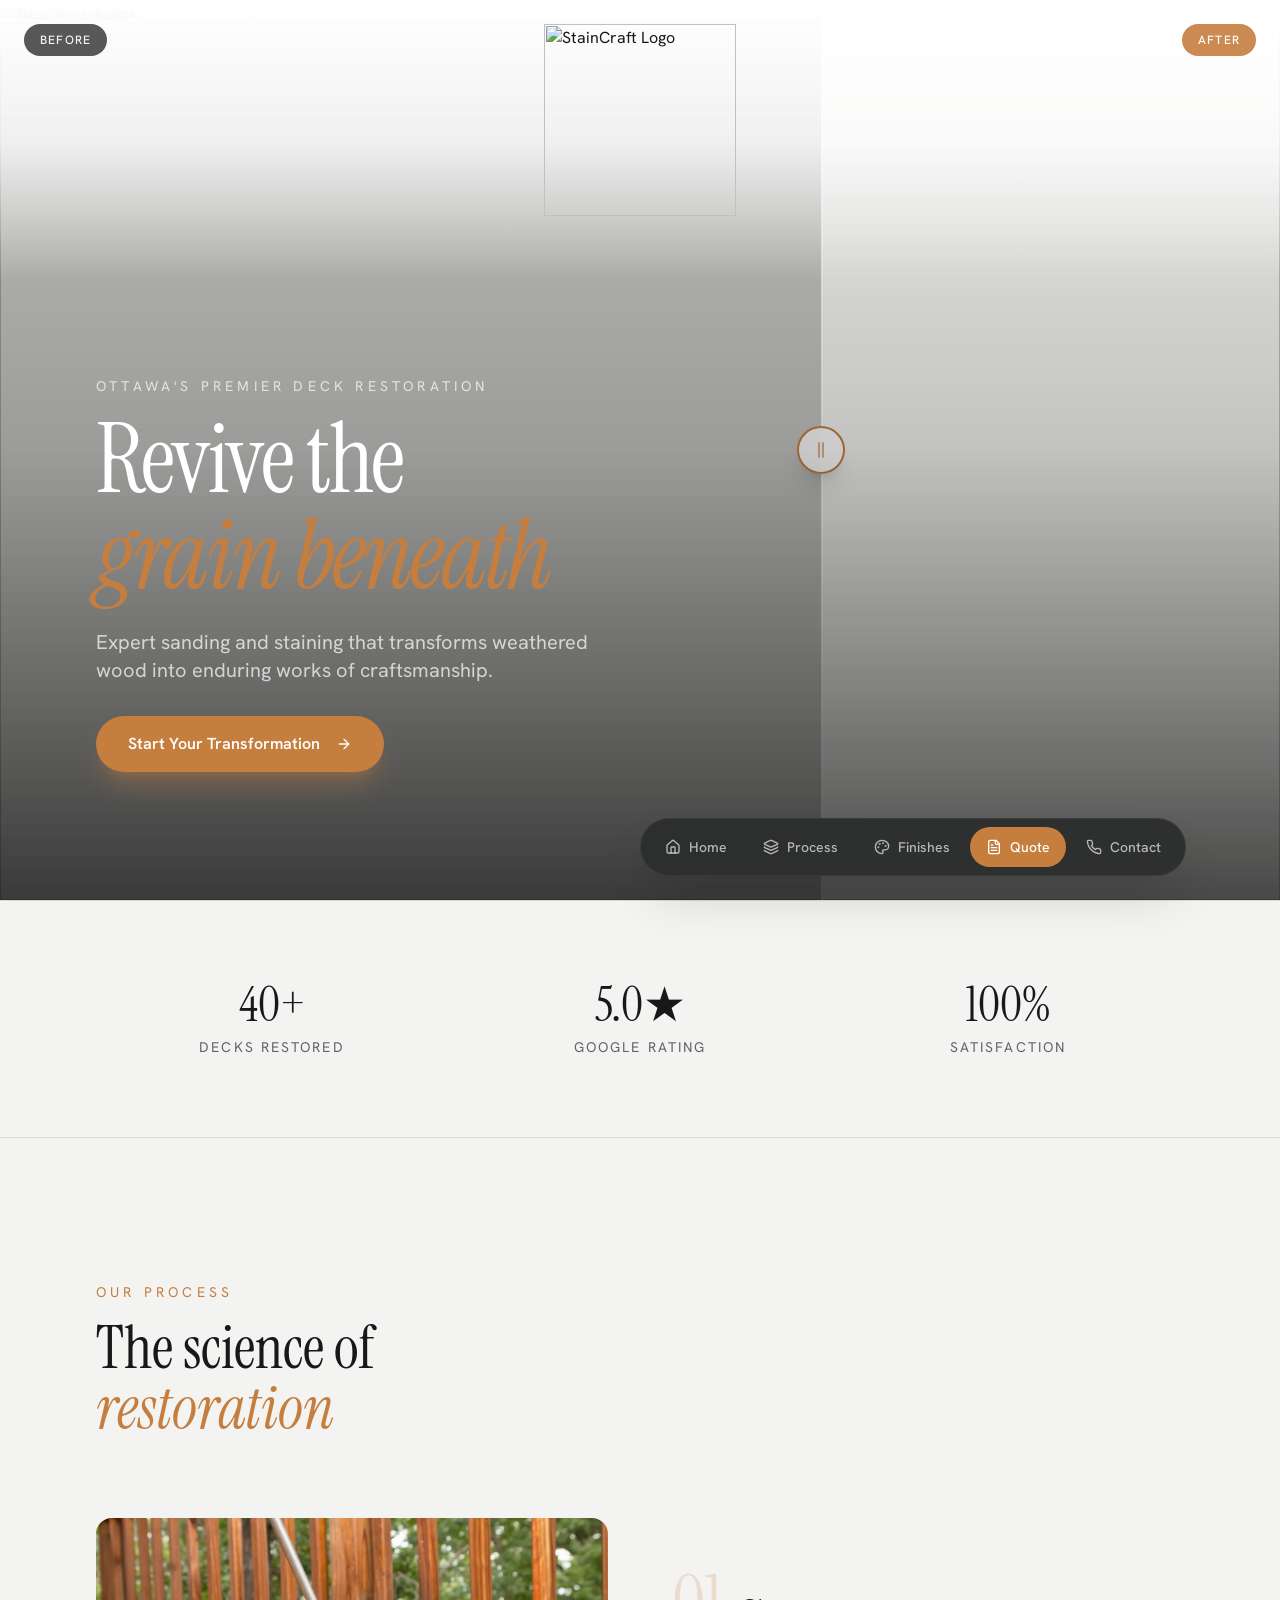
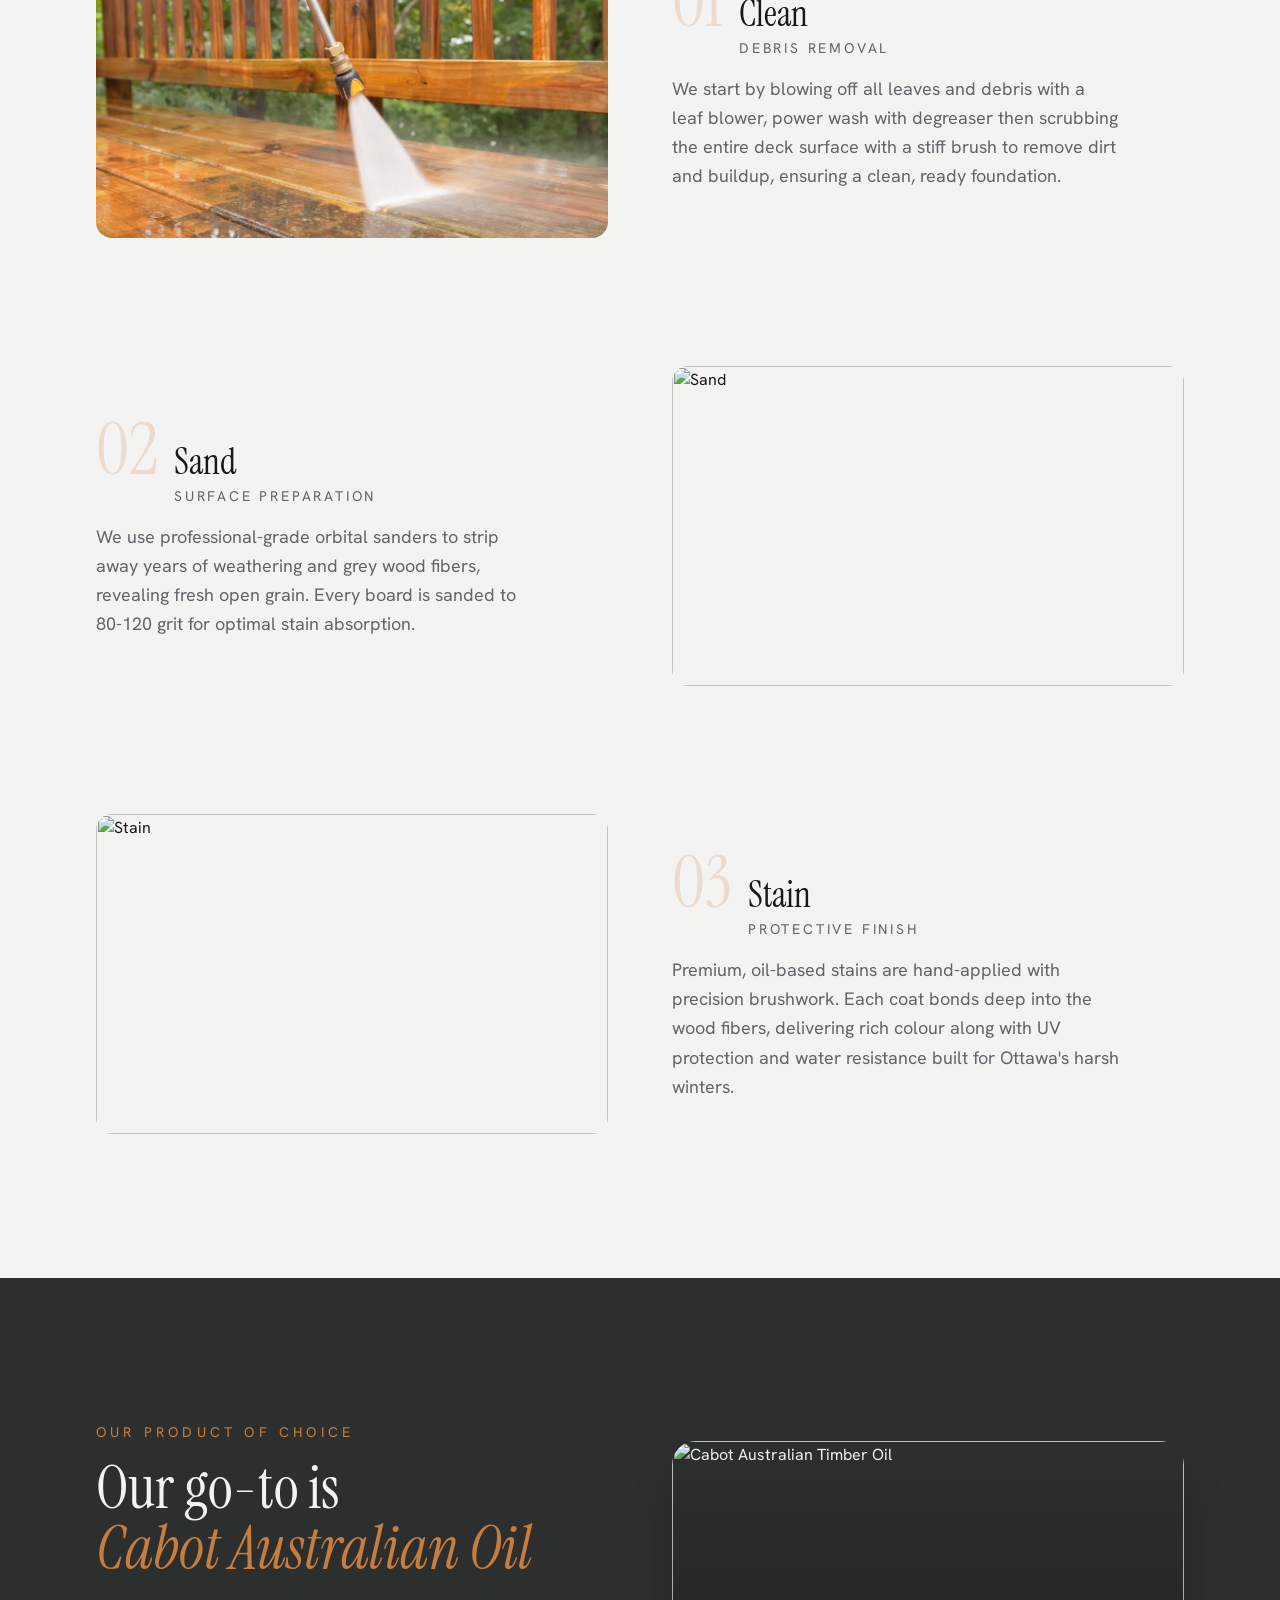
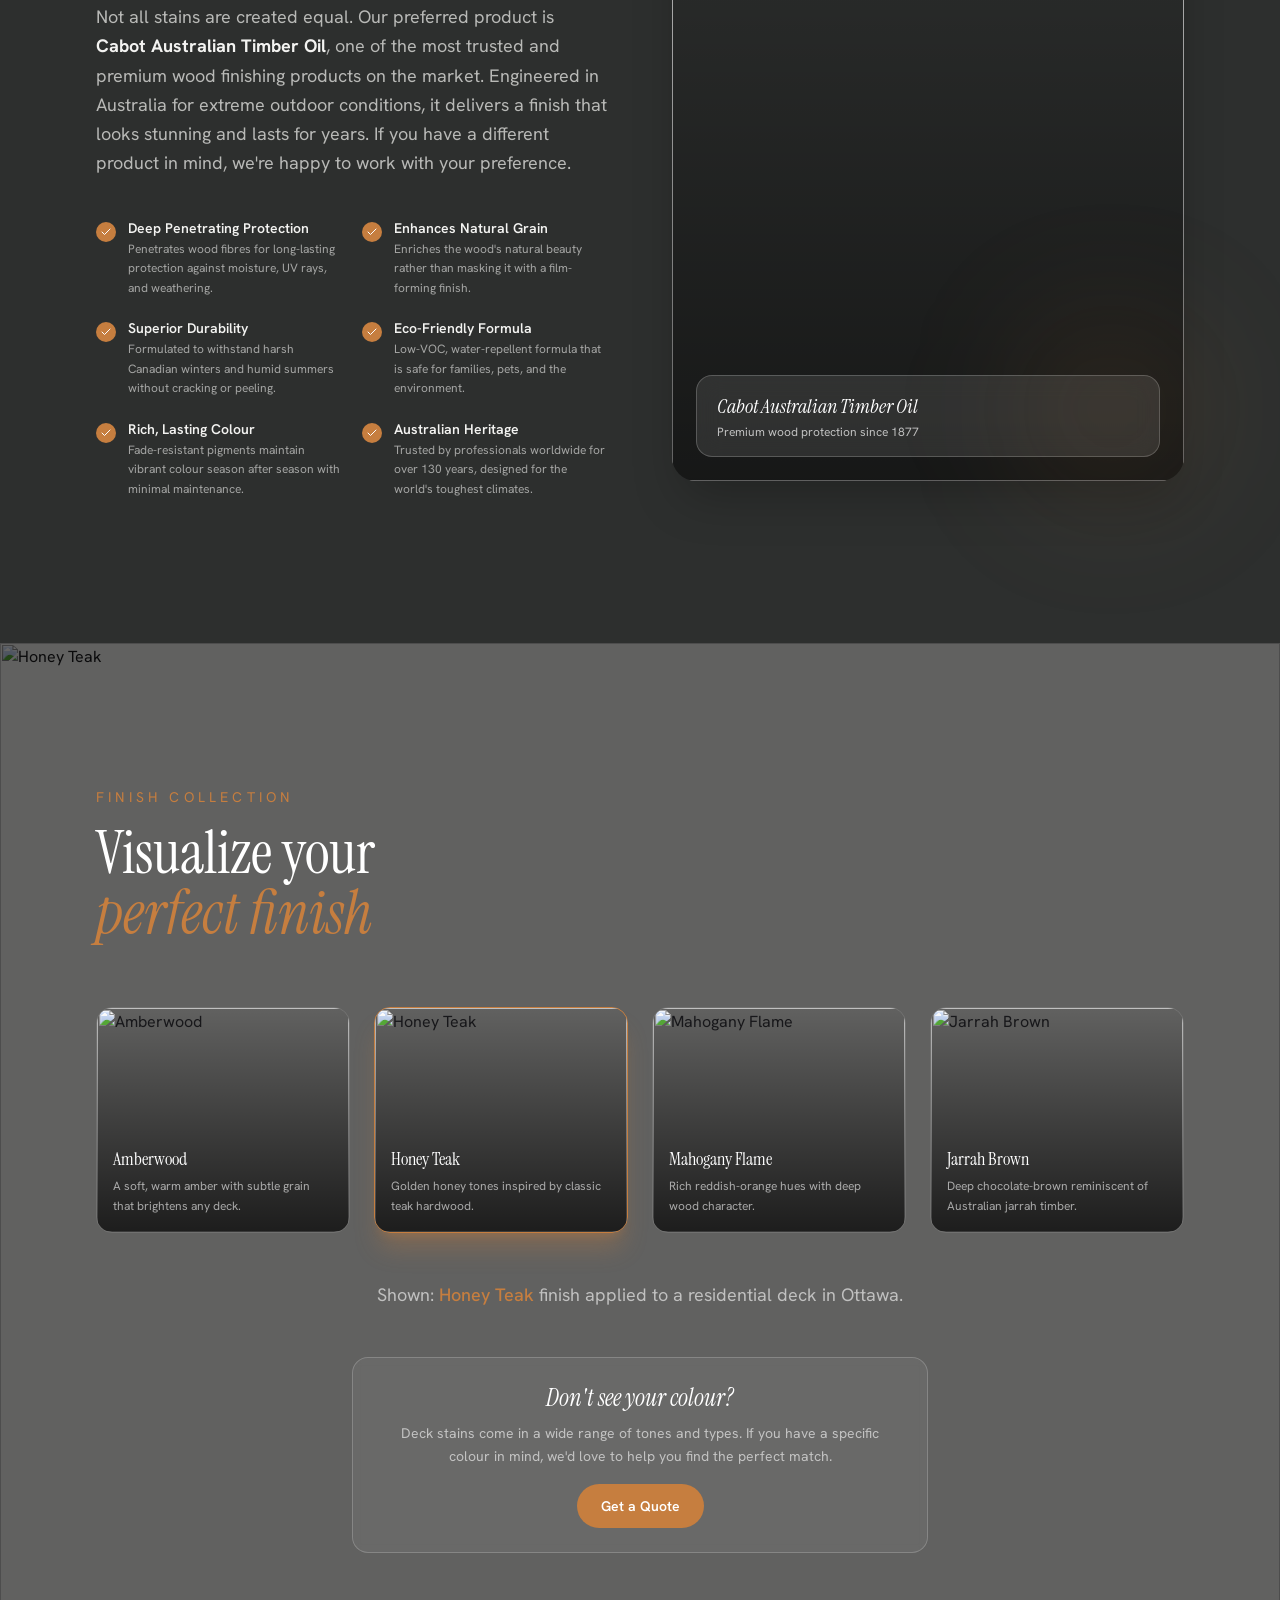
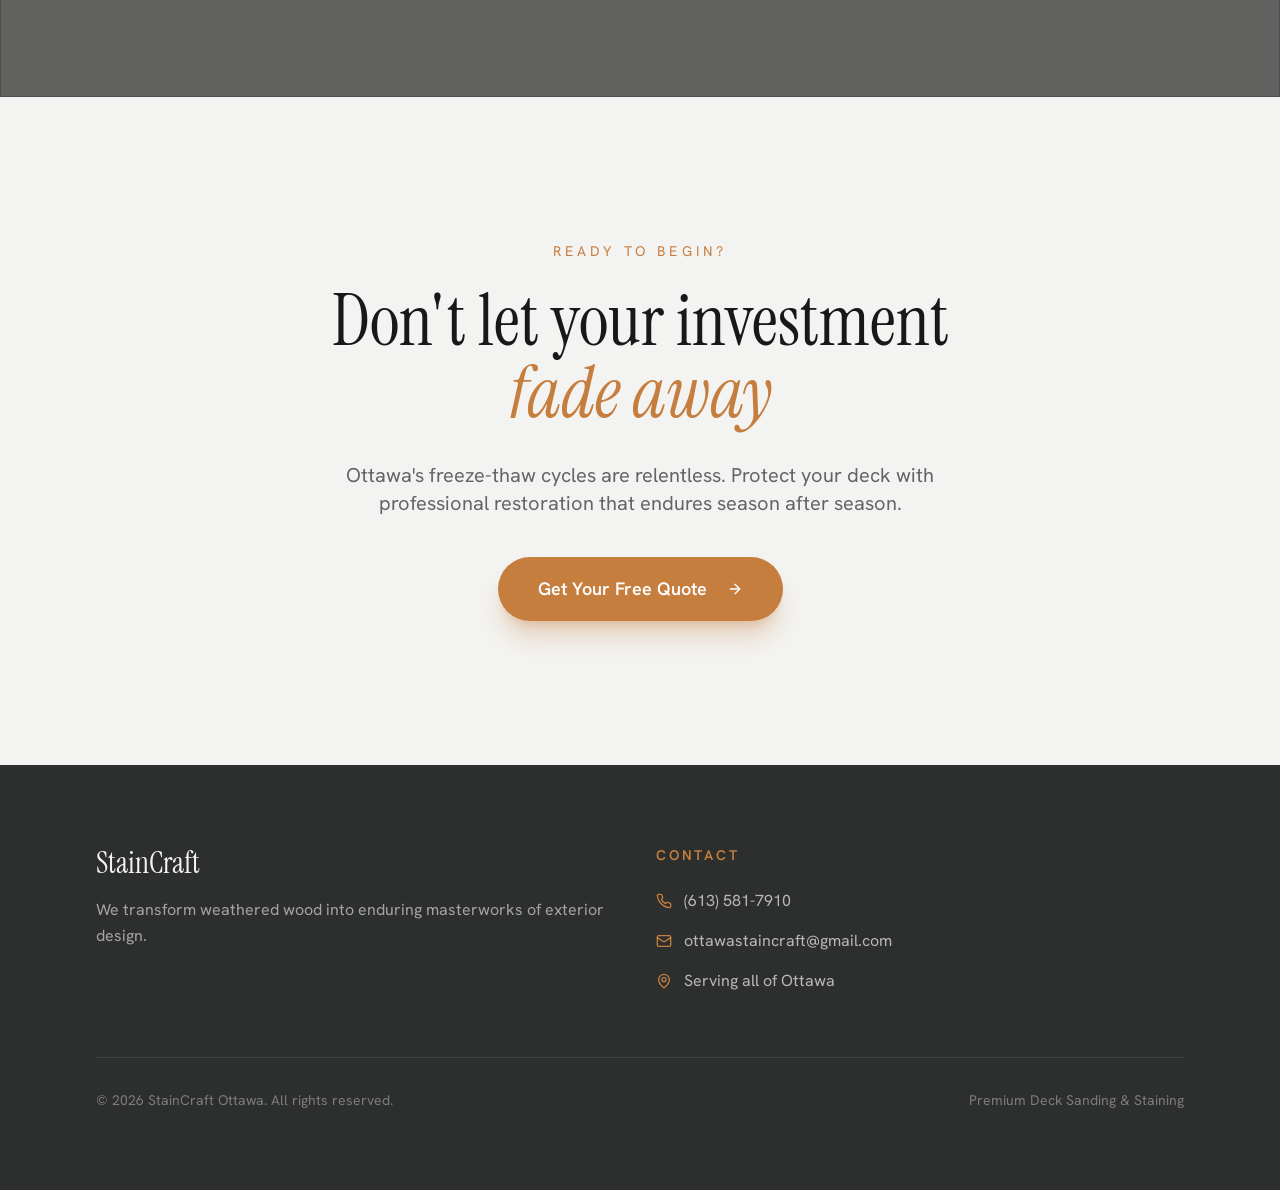
==== commit bf882327: "Update index.html" ====
--- a/index.html
+++ b/index.html
@@ -93,7 +93,7 @@
                 border-white/10 hover:border-white/30"><img src="https://media.base44.com/images/public/69fa794aa1d1ffbd0a71982e/8ac215d3a_Amberwood.JPG" alt="Amberwood" class="w-full h-48 md:h-56 object-cover"><div class="absolute inset-0 bg-gradient-to-t from-black/70 to-transparent"></div><div class="absolute bottom-0 left-0 right-0 p-4"><h3 class="font-display text-lg text-white">Amberwood</h3><p class="font-body text-white/60 text-xs leading-relaxed mt-1">A soft, warm amber with subtle grain that brightens any deck.</p></div></button><button class="group relative rounded-2xl border overflow-hidden transition-all duration-300 text-left
                 border-primary shadow-xl shadow-primary/30 ring-8 ring-primary" style="transform: none;"><img src="https://media.base44.com/images/public/69fa794aa1d1ffbd0a71982e/0ec0f10fa_Honey.JPG" alt="Honey Teak" class="w-full h-48 md:h-56 object-cover"><div class="absolute inset-0 bg-gradient-to-t from-black/70 to-transparent"></div><div class="absolute bottom-0 left-0 right-0 p-4"><h3 class="font-display text-lg text-white">Honey Teak</h3><p class="font-body text-white/60 text-xs leading-relaxed mt-1">Golden honey tones inspired by classic teak hardwood.</p></div></button><button class="group relative rounded-2xl border overflow-hidden transition-all duration-300 text-left
                 border-white/10 hover:border-white/30" style="transform: none;"><img src="https://media.base44.com/images/public/69fa794aa1d1ffbd0a71982e/f0b2431c8_Mahoganny.JPG" alt="Mahogany Flame" class="w-full h-48 md:h-56 object-cover"><div class="absolute inset-0 bg-gradient-to-t from-black/70 to-transparent"></div><div class="absolute bottom-0 left-0 right-0 p-4"><h3 class="font-display text-lg text-white">Mahogany Flame</h3><p class="font-body text-white/60 text-xs leading-relaxed mt-1">Rich reddish-orange hues with deep wood character.</p></div></button><button class="group relative rounded-2xl border overflow-hidden transition-all duration-300 text-left
-                border-white/10 hover:border-white/30" style="transform: none;"><img src="https://media.base44.com/images/public/69fa794aa1d1ffbd0a71982e/db3261a53_Brown.JPG" alt="Jarrah Brown" class="w-full h-48 md:h-56 object-cover"><div class="absolute inset-0 bg-gradient-to-t from-black/70 to-transparent"></div><div class="absolute bottom-0 left-0 right-0 p-4"><h3 class="font-display text-lg text-white">Jarrah Brown</h3><p class="font-body text-white/60 text-xs leading-relaxed mt-1">Deep chocolate-brown reminiscent of Australian jarrah timber.</p></div></button></div><div class="text-center" style="opacity: 1; transform: none;"><p class="font-body text-white/60 text-lg max-w-xl mx-auto">Shown: <span class="text-primary font-medium">Honey Teak</span> finish applied to a residential deck in Ottawa.</p></div><div class="mt-12 border border-white/20 bg-white/5 backdrop-blur-sm rounded-2xl px-8 py-6 max-w-xl mx-auto text-center" style="opacity: 1; transform: none;"><p class="font-display text-white text-2xl italic mb-2">Don't see your colour?</p><p class="font-body text-white/60 text-sm leading-relaxed mb-4">Deck stains come in a wide range of tones and types. If you have a specific colour in mind, we'd love to help you find the perfect match.</p><a href="quote.html" class="inline-flex items-center gap-2 bg-primary hover:bg-primary/90 text-primary-foreground font-body font-semibold text-sm px-6 py-3 rounded-full transition-colors">Get a Quote</a></div></div></section><section class="py-24 md:py-36 px-6 md:px-16 lg:px-24"><div class="max-w-4xl mx-auto text-center"><div style="opacity: 1; transform: none;"><p class="font-body text-sm tracking-[0.3em] uppercase text-primary mb-6">Ready to begin?</p><h2 class="font-display text-4xl md:text-6xl lg:text-7xl text-foreground leading-tight mb-8">Don't let your investment<br><span class="italic text-primary">fade away</span></h2><p class="font-body text-muted-foreground text-lg md:text-xl max-w-2xl mx-auto mb-10 leading-relaxed">Ottawa's freeze-thaw cycles are relentless. Protect your deck with professional restoration that endures season after season.</p><a href="quote.html"><button class="inline-flex items-center justify-center gap-2 whitespace-nowrap focus-visible:outline-none focus-visible:ring-1 focus-visible:ring-ring disabled:pointer-events-none disabled:opacity-50 [&amp;_svg]:pointer-events-none [&amp;_svg]:size-4 [&amp;_svg]:shrink-0 py-2 h-16 px-10 text-lg font-body font-semibold rounded-full bg-primary hover:bg-primary/90 text-primary-foreground shadow-xl shadow-primary/30 transition-all duration-300 hover:shadow-2xl hover:shadow-primary/40 hover:scale-105">Get Your Free Quote<svg xmlns="http://www.w3.org/2000/svg" width="24" height="24" viewBox="0 0 24 24" fill="none" stroke="currentColor" stroke-width="2" stroke-linecap="round" stroke-linejoin="round" class="lucide lucide-arrow-right w-5 h-5 ml-3"><path d="M5 12h14"></path><path d="m12 5 7 7-7 7"></path></svg></button></a></div></div></section><footer id="contact" class="bg-secondary text-secondary-foreground py-20 px-6 md:px-16 lg:px-24"><div class="max-w-7xl mx-auto"><div class="grid grid-cols-1 md:grid-cols-2 gap-12 md:gap-8 mb-16"><div><h3 class="font-display text-3xl mb-4">StainCraft</h3><p class="font-body text-secondary-foreground/60 leading-relaxed">We transform weathered wood into enduring masterworks of exterior design.</p></div><div><h4 class="font-body font-semibold text-sm tracking-[0.2em] uppercase text-primary mb-6">Contact</h4><div class="space-y-4"><a href="tel:+16135018131" class="flex items-center gap-3 font-body text-secondary-foreground/70 hover:text-primary transition-colors"><svg xmlns="http://www.w3.org/2000/svg" width="24" height="24" viewBox="0 0 24 24" fill="none" stroke="currentColor" stroke-width="2" stroke-linecap="round" stroke-linejoin="round" class="lucide lucide-phone w-4 h-4 text-primary"><path d="M22 16.92v3a2 2 0 0 1-2.18 2 19.79 19.79 0 0 1-8.63-3.07 19.5 19.5 0 0 1-6-6 19.79 19.79 0 0 1-3.07-8.67A2 2 0 0 1 4.11 2h3a2 2 0 0 1 2 1.72 12.84 12.84 0 0 0 .7 2.81 2 2 0 0 1-.45 2.11L8.09 9.91a16 16 0 0 0 6 6l1.27-1.27a2 2 0 0 1 2.11-.45 12.84 12.84 0 0 0 2.81.7A2 2 0 0 1 22 16.92z"></path></svg>(613) 501-8131</a><a href="mailto:ottawastaincraft@gmail.com" class="flex items-center gap-3 font-body text-secondary-foreground/70 hover:text-primary transition-colors"><svg xmlns="http://www.w3.org/2000/svg" width="24" height="24" viewBox="0 0 24 24" fill="none" stroke="currentColor" stroke-width="2" stroke-linecap="round" stroke-linejoin="round" class="lucide lucide-mail w-4 h-4 text-primary"><rect width="20" height="16" x="2" y="4" rx="2"></rect><path d="m22 7-8.97 5.7a1.94 1.94 0 0 1-2.06 0L2 7"></path></svg>ottawastaincraft@gmail.com</a><div class="flex items-center gap-3 font-body text-secondary-foreground/70"><svg xmlns="http://www.w3.org/2000/svg" width="24" height="24" viewBox="0 0 24 24" fill="none" stroke="currentColor" stroke-width="2" stroke-linecap="round" stroke-linejoin="round" class="lucide lucide-map-pin w-4 h-4 text-primary"><path d="M20 10c0 4.993-5.539 10.193-7.399 11.799a1 1 0 0 1-1.202 0C9.539 20.193 4 14.993 4 10a8 8 0 0 1 16 0"></path><circle cx="12" cy="10" r="3"></circle></svg>Serving all of Ottawa</div></div></div></div><div class="border-t border-white/10 pt-8 flex flex-col md:flex-row justify-between items-center gap-4"><p class="font-body text-secondary-foreground/40 text-sm">© 2026 StainCraft Ottawa. All rights reserved.</p><p class="font-body text-secondary-foreground/40 text-sm">Premium Deck Sanding &amp; Staining</p></div></div></footer></div><nav class="fixed bottom-6 left-1/2 -translate-x-1/2 z-50" style="opacity: 1; transform: none;"><div class="flex items-center gap-1 bg-secondary/95 backdrop-blur-xl rounded-full px-2 py-2 shadow-2xl shadow-black/20 border border-white/5"><a class="flex items-center gap-2 px-4 py-2.5 rounded-full transition-all duration-300 text-sm font-body font-medium
+                border-white/10 hover:border-white/30" style="transform: none;"><img src="https://media.base44.com/images/public/69fa794aa1d1ffbd0a71982e/db3261a53_Brown.JPG" alt="Jarrah Brown" class="w-full h-48 md:h-56 object-cover"><div class="absolute inset-0 bg-gradient-to-t from-black/70 to-transparent"></div><div class="absolute bottom-0 left-0 right-0 p-4"><h3 class="font-display text-lg text-white">Jarrah Brown</h3><p class="font-body text-white/60 text-xs leading-relaxed mt-1">Deep chocolate-brown reminiscent of Australian jarrah timber.</p></div></button></div><div class="text-center" style="opacity: 1; transform: none;"><p class="font-body text-white/60 text-lg max-w-xl mx-auto">Shown: <span class="text-primary font-medium">Honey Teak</span> finish applied to a residential deck in Ottawa.</p></div><div class="mt-12 border border-white/20 bg-white/5 backdrop-blur-sm rounded-2xl px-8 py-6 max-w-xl mx-auto text-center" style="opacity: 1; transform: none;"><p class="font-display text-white text-2xl italic mb-2">Don't see your colour?</p><p class="font-body text-white/60 text-sm leading-relaxed mb-4">Deck stains come in a wide range of tones and types. If you have a specific colour in mind, we'd love to help you find the perfect match.</p><a href="quote.html" class="inline-flex items-center gap-2 bg-primary hover:bg-primary/90 text-primary-foreground font-body font-semibold text-sm px-6 py-3 rounded-full transition-colors">Get a Quote</a></div></div></section><section class="py-24 md:py-36 px-6 md:px-16 lg:px-24"><div class="max-w-4xl mx-auto text-center"><div style="opacity: 1; transform: none;"><p class="font-body text-sm tracking-[0.3em] uppercase text-primary mb-6">Ready to begin?</p><h2 class="font-display text-4xl md:text-6xl lg:text-7xl text-foreground leading-tight mb-8">Don't let your investment<br><span class="italic text-primary">fade away</span></h2><p class="font-body text-muted-foreground text-lg md:text-xl max-w-2xl mx-auto mb-10 leading-relaxed">Ottawa's freeze-thaw cycles are relentless. Protect your deck with professional restoration that endures season after season.</p><a href="quote.html"><button class="inline-flex items-center justify-center gap-2 whitespace-nowrap focus-visible:outline-none focus-visible:ring-1 focus-visible:ring-ring disabled:pointer-events-none disabled:opacity-50 [&amp;_svg]:pointer-events-none [&amp;_svg]:size-4 [&amp;_svg]:shrink-0 py-2 h-16 px-10 text-lg font-body font-semibold rounded-full bg-primary hover:bg-primary/90 text-primary-foreground shadow-xl shadow-primary/30 transition-all duration-300 hover:shadow-2xl hover:shadow-primary/40 hover:scale-105">Get Your Free Quote<svg xmlns="http://www.w3.org/2000/svg" width="24" height="24" viewBox="0 0 24 24" fill="none" stroke="currentColor" stroke-width="2" stroke-linecap="round" stroke-linejoin="round" class="lucide lucide-arrow-right w-5 h-5 ml-3"><path d="M5 12h14"></path><path d="m12 5 7 7-7 7"></path></svg></button></a></div></div></section><footer id="contact" class="bg-secondary text-secondary-foreground py-20 px-6 md:px-16 lg:px-24"><div class="max-w-7xl mx-auto"><div class="grid grid-cols-1 md:grid-cols-2 gap-12 md:gap-8 mb-16"><div><h3 class="font-display text-3xl mb-4">StainCraft</h3><p class="font-body text-secondary-foreground/60 leading-relaxed">We transform weathered wood into enduring masterworks of exterior design.</p></div><div><h4 class="font-body font-semibold text-sm tracking-[0.2em] uppercase text-primary mb-6">Contact</h4><div class="space-y-4"><a href="tel:+16135817910" class="flex items-center gap-3 font-body text-secondary-foreground/70 hover:text-primary transition-colors"><svg xmlns="http://www.w3.org/2000/svg" width="24" height="24" viewBox="0 0 24 24" fill="none" stroke="currentColor" stroke-width="2" stroke-linecap="round" stroke-linejoin="round" class="lucide lucide-phone w-4 h-4 text-primary"><path d="M22 16.92v3a2 2 0 0 1-2.18 2 19.79 19.79 0 0 1-8.63-3.07 19.5 19.5 0 0 1-6-6 19.79 19.79 0 0 1-3.07-8.67A2 2 0 0 1 4.11 2h3a2 2 0 0 1 2 1.72 12.84 12.84 0 0 0 .7 2.81 2 2 0 0 1-.45 2.11L8.09 9.91a16 16 0 0 0 6 6l1.27-1.27a2 2 0 0 1 2.11-.45 12.84 12.84 0 0 0 2.81.7A2 2 0 0 1 22 16.92z"></path></svg>(613) 581-7910</a><a href="mailto:ottawastaincraft@gmail.com" class="flex items-center gap-3 font-body text-secondary-foreground/70 hover:text-primary transition-colors"><svg xmlns="http://www.w3.org/2000/svg" width="24" height="24" viewBox="0 0 24 24" fill="none" stroke="currentColor" stroke-width="2" stroke-linecap="round" stroke-linejoin="round" class="lucide lucide-mail w-4 h-4 text-primary"><rect width="20" height="16" x="2" y="4" rx="2"></rect><path d="m22 7-8.97 5.7a1.94 1.94 0 0 1-2.06 0L2 7"></path></svg>ottawastaincraft@gmail.com</a><div class="flex items-center gap-3 font-body text-secondary-foreground/70"><svg xmlns="http://www.w3.org/2000/svg" width="24" height="24" viewBox="0 0 24 24" fill="none" stroke="currentColor" stroke-width="2" stroke-linecap="round" stroke-linejoin="round" class="lucide lucide-map-pin w-4 h-4 text-primary"><path d="M20 10c0 4.993-5.539 10.193-7.399 11.799a1 1 0 0 1-1.202 0C9.539 20.193 4 14.993 4 10a8 8 0 0 1 16 0"></path><circle cx="12" cy="10" r="3"></circle></svg>Serving all of Ottawa</div></div></div></div><div class="border-t border-white/10 pt-8 flex flex-col md:flex-row justify-between items-center gap-4"><p class="font-body text-secondary-foreground/40 text-sm">© 2026 StainCraft Ottawa. All rights reserved.</p><p class="font-body text-secondary-foreground/40 text-sm">Premium Deck Sanding &amp; Staining</p></div></div></footer></div><nav class="fixed bottom-6 left-1/2 -translate-x-1/2 z-50" style="opacity: 1; transform: none;"><div class="flex items-center gap-1 bg-secondary/95 backdrop-blur-xl rounded-full px-2 py-2 shadow-2xl shadow-black/20 border border-white/5"><a class="flex items-center gap-2 px-4 py-2.5 rounded-full transition-all duration-300 text-sm font-body font-medium
                     text-secondary-foreground/70 hover:text-secondary-foreground hover:bg-white/10" href="/"><svg xmlns="http://www.w3.org/2000/svg" width="24" height="24" viewBox="0 0 24 24" fill="none" stroke="currentColor" stroke-width="2" stroke-linecap="round" stroke-linejoin="round" class="lucide lucide-house w-4 h-4"><path d="M15 21v-8a1 1 0 0 0-1-1h-4a1 1 0 0 0-1 1v8"></path><path d="M3 10a2 2 0 0 1 .709-1.528l7-5.999a2 2 0 0 1 2.582 0l7 5.999A2 2 0 0 1 21 10v9a2 2 0 0 1-2 2H5a2 2 0 0 1-2-2z"></path></svg><span class="hidden sm:inline">Home</span></a><a class="flex items-center gap-2 px-4 py-2.5 rounded-full transition-all duration-300 text-sm font-body font-medium
                     text-secondary-foreground/70 hover:text-secondary-foreground hover:bg-white/10" href="/#process"><svg xmlns="http://www.w3.org/2000/svg" width="24" height="24" viewBox="0 0 24 24" fill="none" stroke="currentColor" stroke-width="2" stroke-linecap="round" stroke-linejoin="round" class="lucide lucide-layers w-4 h-4"><path d="M12.83 2.18a2 2 0 0 0-1.66 0L2.6 6.08a1 1 0 0 0 0 1.83l8.58 3.91a2 2 0 0 0 1.66 0l8.58-3.9a1 1 0 0 0 0-1.83z"></path><path d="M2 12a1 1 0 0 0 .58.91l8.6 3.91a2 2 0 0 0 1.65 0l8.58-3.9A1 1 0 0 0 22 12"></path><path d="M2 17a1 1 0 0 0 .58.91l8.6 3.91a2 2 0 0 0 1.65 0l8.58-3.9A1 1 0 0 0 22 17"></path></svg><span class="hidden sm:inline">Process</span></a><a class="flex items-center gap-2 px-4 py-2.5 rounded-full transition-all duration-300 text-sm font-body font-medium
                     text-secondary-foreground/70 hover:text-secondary-foreground hover:bg-white/10" href="/#finishes"><svg xmlns="http://www.w3.org/2000/svg" width="24" height="24" viewBox="0 0 24 24" fill="none" stroke="currentColor" stroke-width="2" stroke-linecap="round" stroke-linejoin="round" class="lucide lucide-palette w-4 h-4"><circle cx="13.5" cy="6.5" r=".5" fill="currentColor"></circle><circle cx="17.5" cy="10.5" r=".5" fill="currentColor"></circle><circle cx="8.5" cy="7.5" r=".5" fill="currentColor"></circle><circle cx="6.5" cy="12.5" r=".5" fill="currentColor"></circle><path d="M12 2C6.5 2 2 6.5 2 12s4.5 10 10 10c.926 0 1.648-.746 1.648-1.688 0-.437-.18-.835-.437-1.125-.29-.289-.438-.652-.438-1.125a1.64 1.64 0 0 1 1.668-1.668h1.996c3.051 0 5.555-2.503 5.555-5.554C21.965 6.012 17.461 2 12 2z"></path></svg><span class="hidden sm:inline">Finishes</span></a><a class="flex items-center gap-2 px-4 py-2.5 rounded-full transition-all duration-300 text-sm font-body font-medium
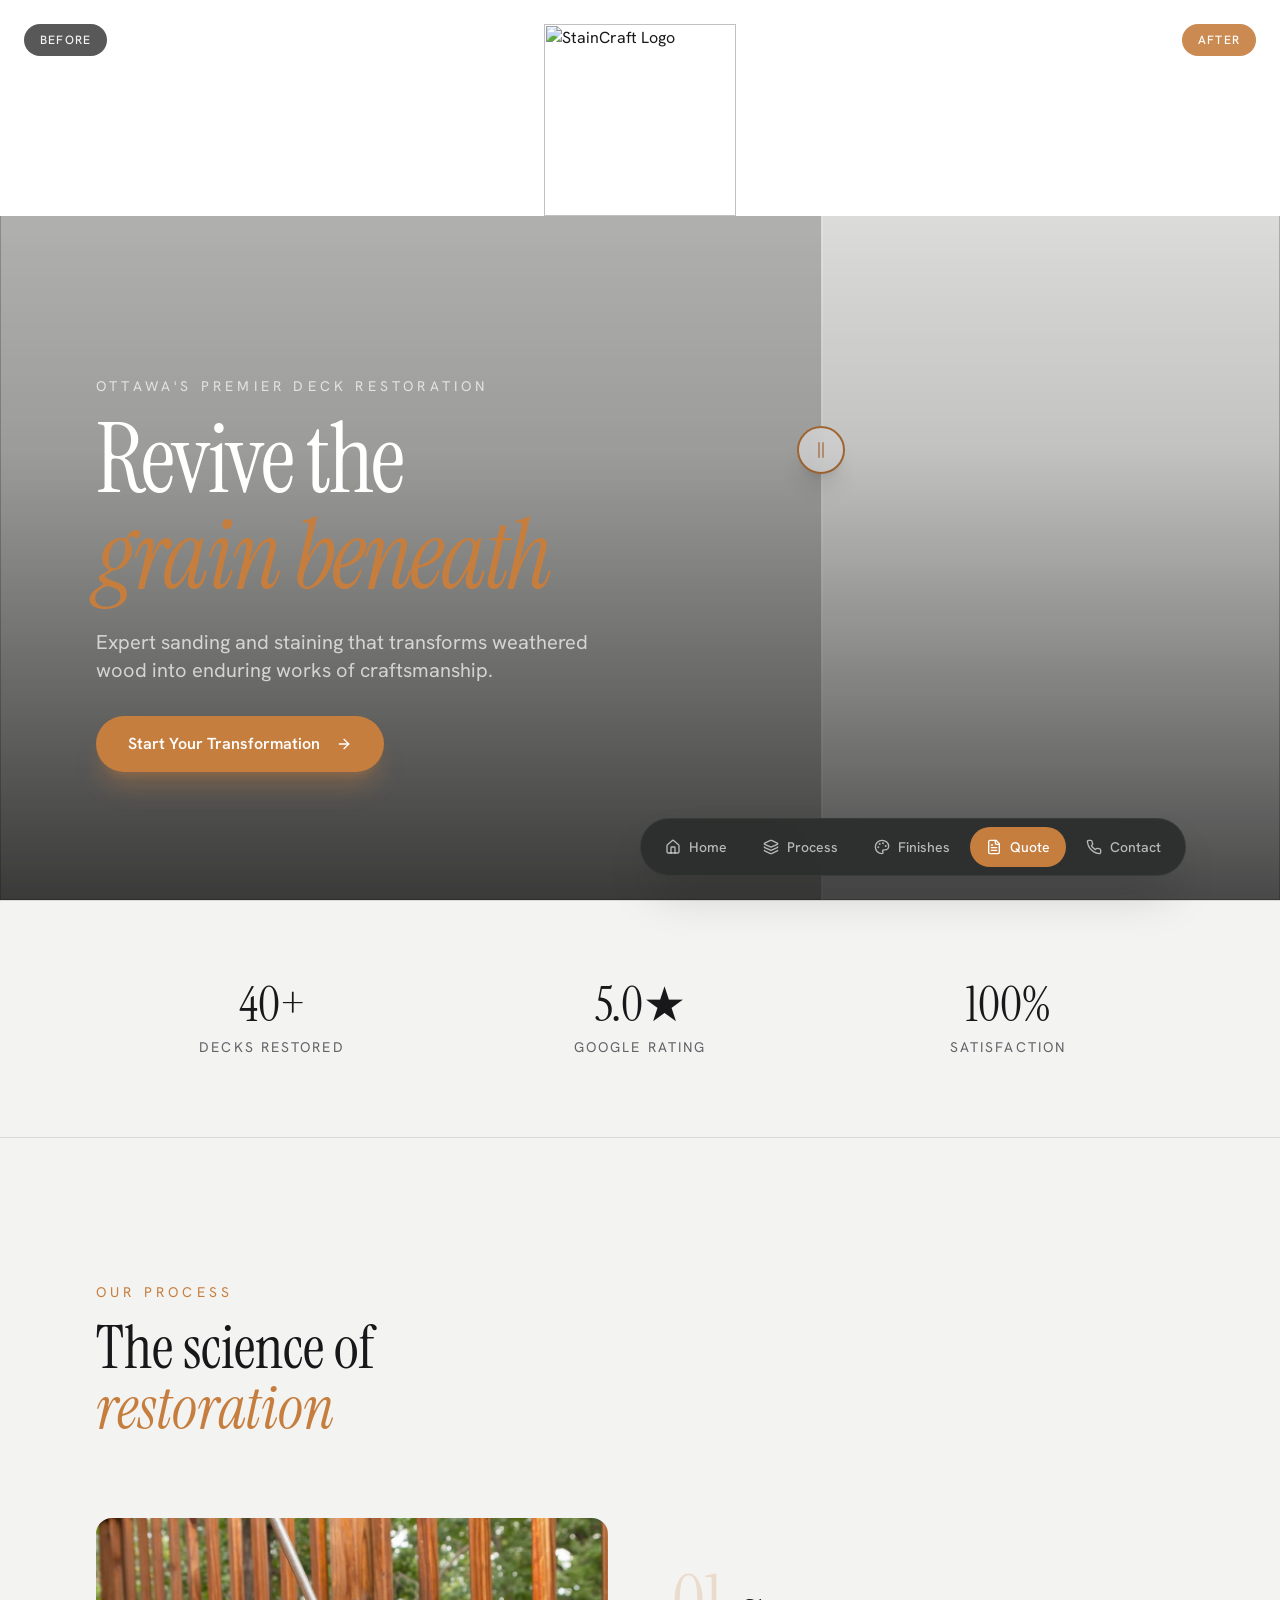
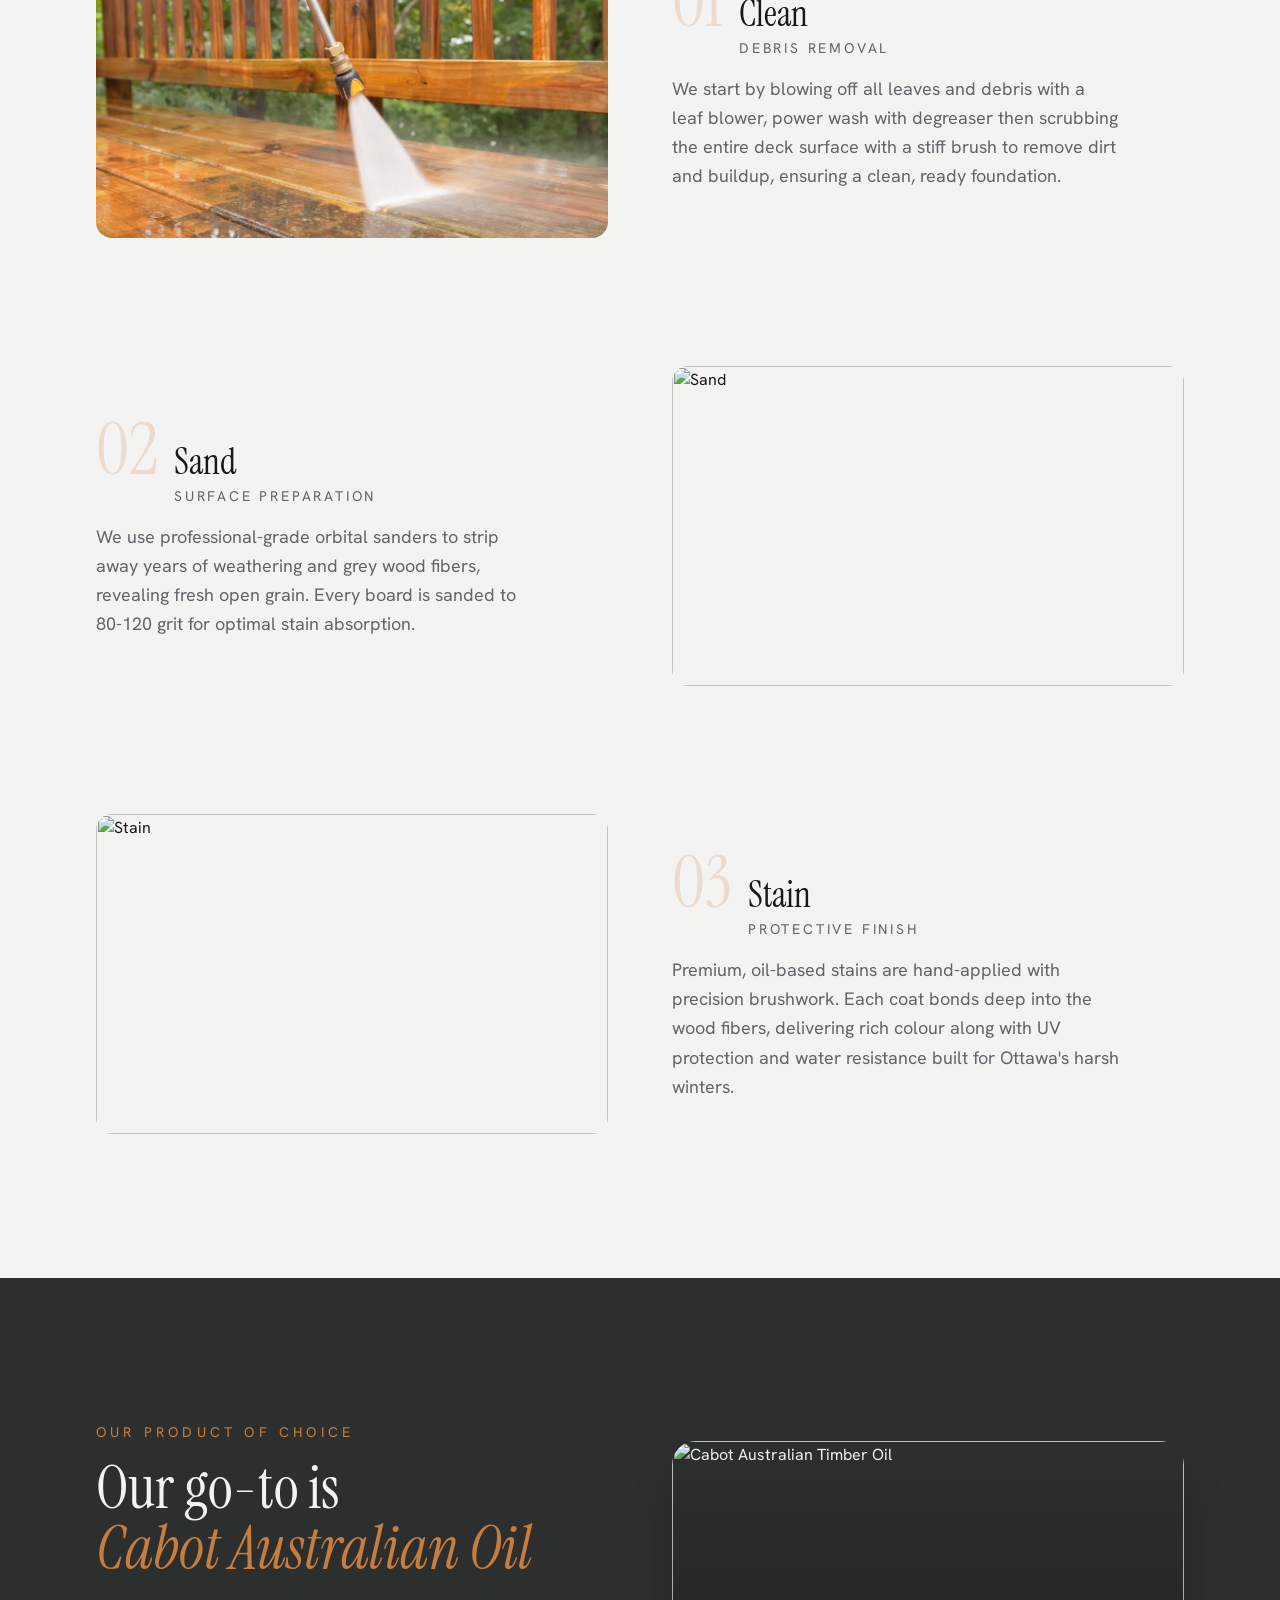
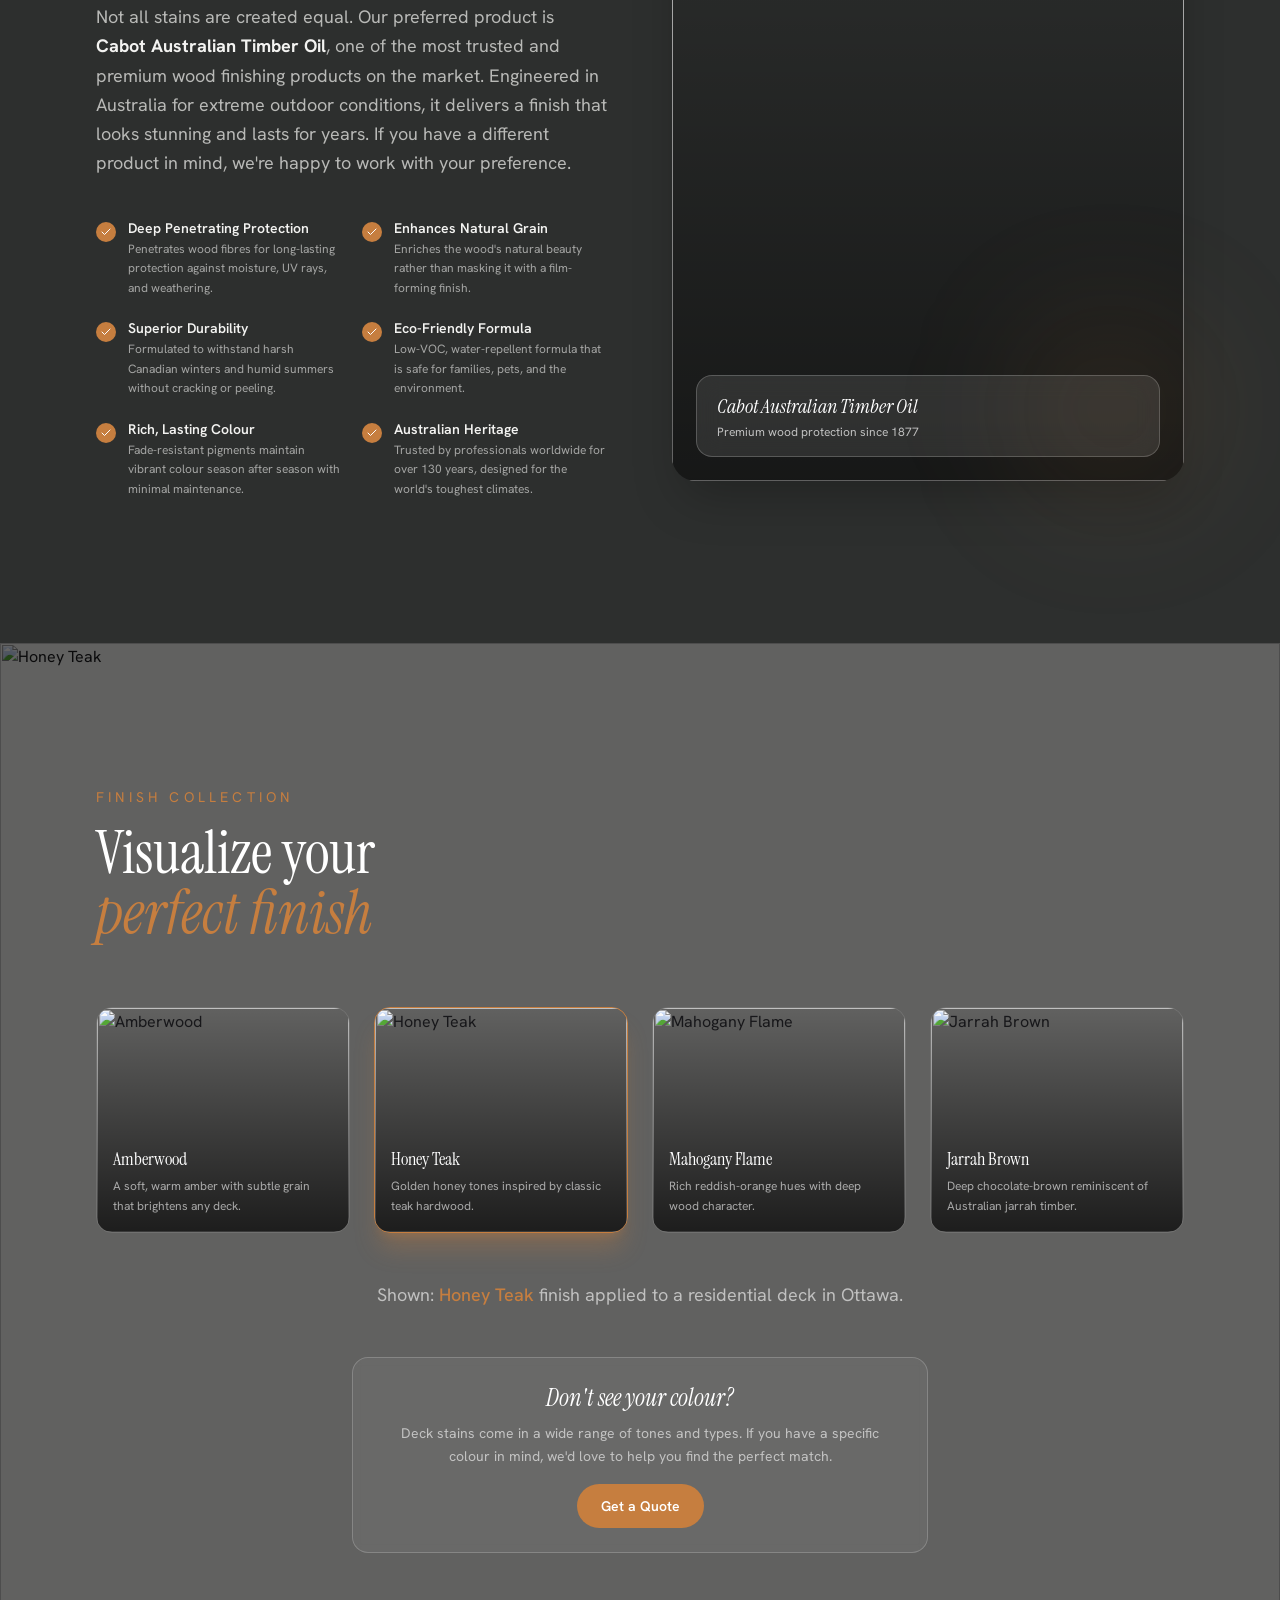
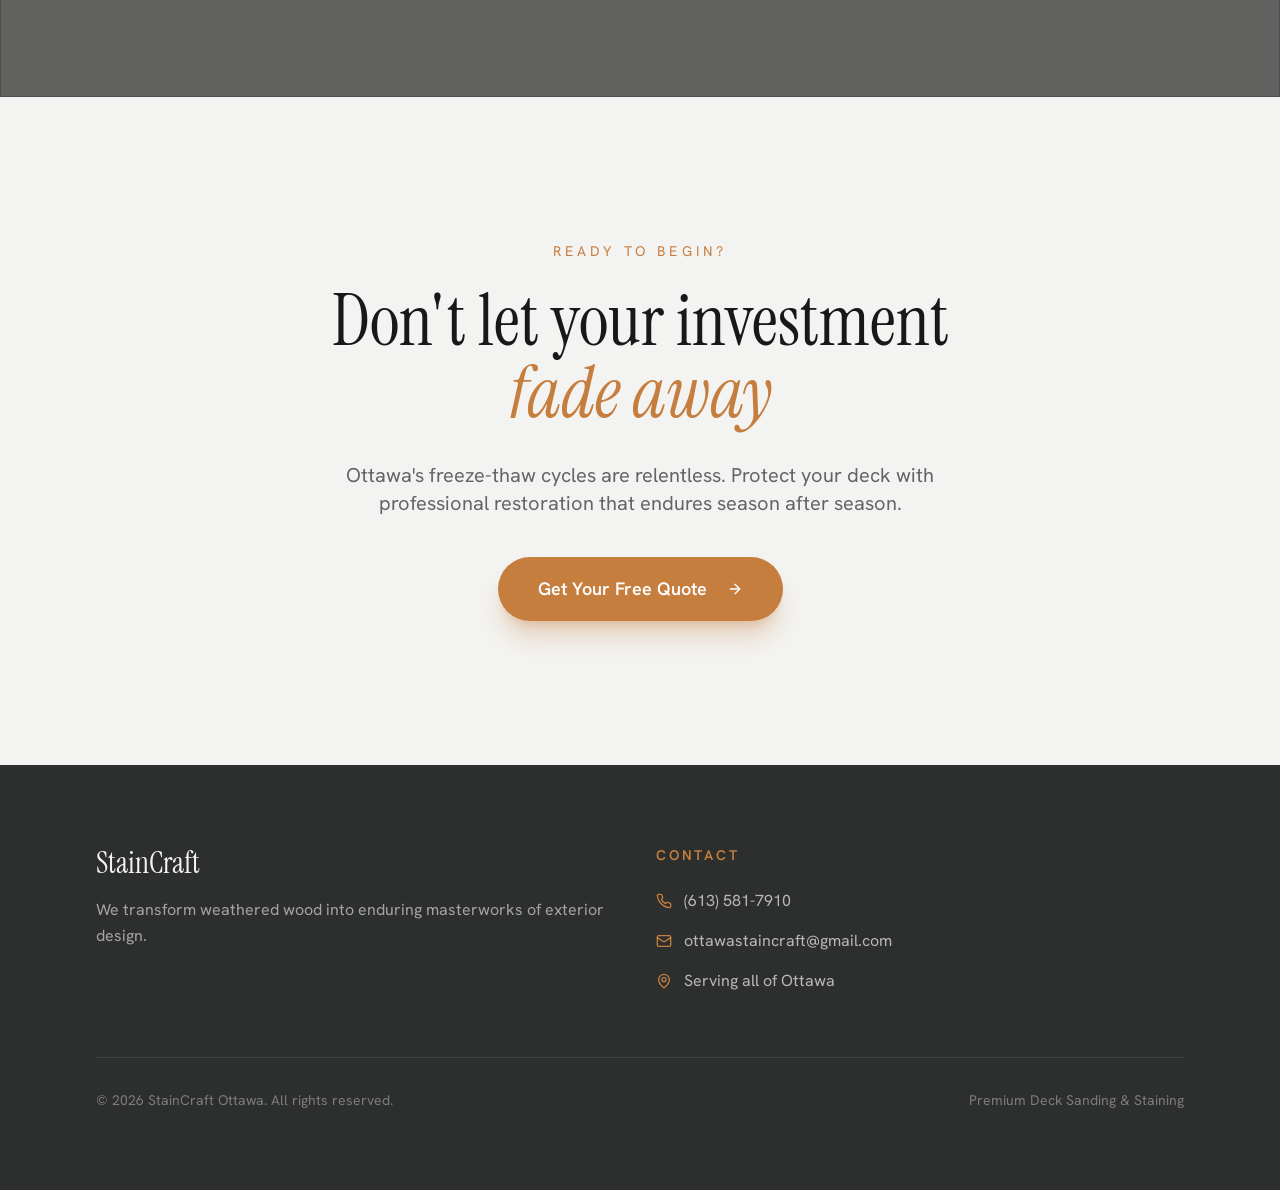
==== commit 9a518650: "Update index.html" ====
--- a/index.html
+++ b/index.html
@@ -89,7 +89,7 @@
       }
     </style></head>
  <body>
-  <div id="root"><div class="min-h-screen bg-background font-body"><div><section class="relative w-full h-screen overflow-hidden"><div class="absolute inset-0 cursor-col-resize select-none"><img src="https://media.base44.com/images/public/69fa794aa1d1ffbd0a71982e/0f7877203_de7d810f-750d-41b0-aebe-3784a3c4c7a8.png" alt="Restored deck" class="absolute inset-0 w-full h-full object-cover"><div class="absolute inset-0 overflow-hidden" style="clip-path: inset(0px 35.7851% 0px 0px);"><img src="https://media.base44.com/images/public/69fa794aa1d1ffbd0a71982e/82ff02558_5747acf0-26b4-49be-80ba-8a4bb88fe09c.png" alt="Weathered deck" class="absolute inset-0 w-full h-full object-cover grayscale-[30%]"><div class="absolute inset-0 bg-black/20"></div></div><div class="absolute top-0 bottom-0 z-10 flex items-center" style="left: 64.2149%; transform: translateX(-50%);"><div class="w-[2px] h-full bg-white/80"></div><div class="absolute top-1/2 -translate-y-1/2 -translate-x-1/2 w-12 h-12 rounded-full bg-white/90 backdrop-blur-sm border-2 border-primary flex items-center justify-center shadow-xl"><div class="flex gap-0.5"><div class="w-0.5 h-4 bg-primary/60 rounded-full"></div><div class="w-0.5 h-4 bg-primary/60 rounded-full"></div></div></div></div></div><div class="absolute top-0 left-0 right-0 z-20"><div class="w-full bg-gradient-to-b from-white via-white/80 to-transparent pt-6 pb-16 flex justify-center"><img src="https://media.base44.com/images/public/69fa794aa1d1ffbd0a71982e/243f732c0_StainCraftLogo.png" alt="StainCraft Logo" class="h-36 md:h-48 object-contain"></div></div><div class="absolute top-8 left-6 z-20"><span class="bg-secondary/80 backdrop-blur-sm text-secondary-foreground text-xs font-body font-medium tracking-widest uppercase px-4 py-2 rounded-full">Before</span></div><div class="absolute top-8 right-6 z-20"><span class="bg-primary/90 backdrop-blur-sm text-primary-foreground text-xs font-body font-medium tracking-widest uppercase px-4 py-2 rounded-full">After</span></div><div class="absolute inset-0 bg-gradient-to-t from-black/70 via-black/20 to-transparent pointer-events-none z-10"></div><div class="absolute bottom-0 left-0 right-0 z-20 pb-32 px-6 md:px-16 lg:px-24"><div class="max-w-3xl" style="opacity: 1; transform: none;"><p class="font-body text-white/70 text-sm tracking-[0.3em] uppercase mb-4">Ottawa's Premier Deck Restoration</p><h1 class="font-display text-5xl md:text-7xl lg:text-8xl text-white leading-[0.95] tracking-tight mb-6">Revive the<br><span class="text-primary italic">grain beneath</span></h1><p class="font-body text-white/70 text-lg md:text-xl max-w-lg mb-8 leading-relaxed">Expert sanding and staining that transforms weathered wood into enduring works of craftsmanship.</p><a href="quote.html"><button class="inline-flex items-center justify-center gap-2 whitespace-nowrap focus-visible:outline-none focus-visible:ring-1 focus-visible:ring-ring disabled:pointer-events-none disabled:opacity-50 [&amp;_svg]:pointer-events-none [&amp;_svg]:size-4 [&amp;_svg]:shrink-0 py-2 h-14 px-8 text-base font-body font-semibold rounded-full bg-primary hover:bg-primary/90 text-primary-foreground shadow-xl shadow-primary/30 transition-all duration-300 hover:shadow-2xl hover:shadow-primary/40" >Start Your Transformation<svg xmlns="http://www.w3.org/2000/svg" width="24" height="24" viewBox="0 0 24 24" fill="none" stroke="currentColor" stroke-width="2" stroke-linecap="round" stroke-linejoin="round" class="lucide lucide-arrow-right w-5 h-5 ml-2"><path d="M5 12h14"></path><path d="m12 5 7 7-7 7"></path></svg></button></a></div></div><div class="absolute top-1/2 left-1/2 -translate-x-1/2 -translate-y-1/2 z-20 pointer-events-none" style="opacity: 0;"><div class="bg-white/90 backdrop-blur-sm rounded-full px-5 py-3 shadow-lg"><span class="font-body text-sm text-foreground font-medium">← Drag to compare →</span></div></div></section><section class="py-16 md:py-20 px-6 md:px-16 lg:px-24 border-y border-border"><div class="max-w-7xl mx-auto grid grid-cols-3 gap-8 md:gap-4"><div class="text-center" style="opacity: 1; transform: none;"><p class="font-display text-4xl md:text-5xl text-foreground">40+</p><p class="font-body text-muted-foreground text-sm tracking-[0.15em] uppercase mt-2">Decks Restored</p></div><div class="text-center" style="opacity: 1; transform: none;"><p class="font-display text-4xl md:text-5xl text-foreground">5.0★</p><p class="font-body text-muted-foreground text-sm tracking-[0.15em] uppercase mt-2">Google Rating</p></div><div class="text-center" style="opacity: 1; transform: none;"><p class="font-display text-4xl md:text-5xl text-foreground">100%</p><p class="font-body text-muted-foreground text-sm tracking-[0.15em] uppercase mt-2">Satisfaction</p></div></div></section><section id="process" class="py-24 md:py-36 px-6 md:px-16 lg:px-24"><div class="max-w-7xl mx-auto"><div class="mb-20" style="opacity: 1; transform: none;"><p class="font-body text-sm tracking-[0.3em] uppercase text-primary mb-4">Our Process</p><h2 class="font-display text-4xl md:text-6xl text-foreground leading-tight">The science of<br><span class="italic text-primary">restoration</span></h2></div><div class="space-y-24 md:space-y-32"><div class="grid grid-cols-1 lg:grid-cols-2 gap-8 lg:gap-16 items-center " style="opacity: 1; transform: none;"><div class=""><div class="overflow-hidden rounded-2xl"><img src="https://ottawastaincraft-a11y.github.io/Staincraft-web/CR-Home-InlineHero-Can-This-Surface-Be-Pressure-Washed-0325.jfif" alt="Clean" class="w-full h-64 md:h-80 object-cover hover:scale-105 transition-transform duration-700"></div></div><div class="space-y-4 "><div class="flex items-baseline gap-4"><span class="font-display text-6xl md:text-7xl text-primary/20">01</span><div><h3 class="font-display text-3xl md:text-4xl text-foreground">Clean</h3><p class="font-body text-sm tracking-[0.2em] uppercase text-muted-foreground mt-1">Debris Removal</p></div></div><p class="font-body text-muted-foreground text-lg leading-relaxed max-w-md">We start by blowing off all leaves and debris with a leaf blower, power wash with degreaser then scrubbing the entire deck surface with a stiff brush to remove dirt and buildup, ensuring a clean, ready foundation.</p></div></div><div class="grid grid-cols-1 lg:grid-cols-2 gap-8 lg:gap-16 items-center lg:grid-flow-dense" style="opacity: 1; transform: none;"><div class="lg:col-start-2"><div class="overflow-hidden rounded-2xl"><img src="https://riverviewdecks.com/wp-content/uploads/2022/06/sanding-with-sander.jpg" alt="Sand" class="w-full h-64 md:h-80 object-cover hover:scale-105 transition-transform duration-700"></div></div><div class="space-y-4 lg:col-start-1"><div class="flex items-baseline gap-4"><span class="font-display text-6xl md:text-7xl text-primary/20">02</span><div><h3 class="font-display text-3xl md:text-4xl text-foreground">Sand</h3><p class="font-body text-sm tracking-[0.2em] uppercase text-muted-foreground mt-1">Surface Preparation</p></div></div><p class="font-body text-muted-foreground text-lg leading-relaxed max-w-md">We use professional-grade orbital sanders to strip away years of weathering and grey wood fibers, revealing fresh open grain. Every board is sanded to 80-120 grit for optimal stain absorption.</p></div></div><div class="grid grid-cols-1 lg:grid-cols-2 gap-8 lg:gap-16 items-center " style="opacity: 1; transform: none;"><div class=""><div class="overflow-hidden rounded-2xl"><img src="https://www.frontdoor.com/contentassets/2fe6e5eeeff04af587526d3d3c5997c4/hero-how-to-stain-a-deck.jpg" alt="Stain" class="w-full h-64 md:h-80 object-cover hover:scale-105 transition-transform duration-700"></div></div><div class="space-y-4 "><div class="flex items-baseline gap-4"><span class="font-display text-6xl md:text-7xl text-primary/20">03</span><div><h3 class="font-display text-3xl md:text-4xl text-foreground">Stain</h3><p class="font-body text-sm tracking-[0.2em] uppercase text-muted-foreground mt-1">Protective Finish</p></div></div><p class="font-body text-muted-foreground text-lg leading-relaxed max-w-md">Premium, oil-based stains are hand-applied with precision brushwork. Each coat bonds deep into the wood fibers, delivering rich colour along with UV protection and water resistance built for Ottawa's harsh winters.</p></div></div></div></div></section><section class="py-24 md:py-36 bg-secondary text-secondary-foreground overflow-hidden"><div class="px-6 md:px-16 lg:px-24 max-w-7xl mx-auto"><div class="grid grid-cols-1 lg:grid-cols-2 gap-16 items-center"><div style="opacity: 1; transform: none;"><p class="font-body text-sm tracking-[0.3em] uppercase text-primary mb-4">Our Product of Choice</p><h2 class="font-display text-4xl md:text-6xl leading-tight mb-6">Our go-to is<br><span class="italic text-primary">Cabot Australian Oil</span></h2><p class="font-body text-secondary-foreground/70 text-lg leading-relaxed mb-10">Not all stains are created equal. Our preferred product is <strong class="text-secondary-foreground">Cabot Australian Timber Oil</strong>, one of the most trusted and premium wood finishing products on the market. Engineered in Australia for extreme outdoor conditions, it delivers a finish that looks stunning and lasts for years. If you have a different product in mind, we're happy to work with your preference.</p><div class="grid grid-cols-1 sm:grid-cols-2 gap-5"><div class="flex gap-3" style="opacity: 1; transform: none;"><div class="mt-1 flex-shrink-0 w-5 h-5 rounded-full bg-primary flex items-center justify-center"><svg xmlns="http://www.w3.org/2000/svg" width="24" height="24" viewBox="0 0 24 24" fill="none" stroke="currentColor" stroke-width="2" stroke-linecap="round" stroke-linejoin="round" class="lucide lucide-check w-3 h-3 text-primary-foreground"><path d="M20 6 9 17l-5-5"></path></svg></div><div><p class="font-body font-semibold text-sm text-secondary-foreground">Deep Penetrating Protection</p><p class="font-body text-xs text-secondary-foreground/60 leading-relaxed mt-0.5">Penetrates wood fibres for long-lasting protection against moisture, UV rays, and weathering.</p></div></div><div class="flex gap-3" style="opacity: 1; transform: none;"><div class="mt-1 flex-shrink-0 w-5 h-5 rounded-full bg-primary flex items-center justify-center"><svg xmlns="http://www.w3.org/2000/svg" width="24" height="24" viewBox="0 0 24 24" fill="none" stroke="currentColor" stroke-width="2" stroke-linecap="round" stroke-linejoin="round" class="lucide lucide-check w-3 h-3 text-primary-foreground"><path d="M20 6 9 17l-5-5"></path></svg></div><div><p class="font-body font-semibold text-sm text-secondary-foreground">Enhances Natural Grain</p><p class="font-body text-xs text-secondary-foreground/60 leading-relaxed mt-0.5">Enriches the wood's natural beauty rather than masking it with a film-forming finish.</p></div></div><div class="flex gap-3" style="opacity: 1; transform: none;"><div class="mt-1 flex-shrink-0 w-5 h-5 rounded-full bg-primary flex items-center justify-center"><svg xmlns="http://www.w3.org/2000/svg" width="24" height="24" viewBox="0 0 24 24" fill="none" stroke="currentColor" stroke-width="2" stroke-linecap="round" stroke-linejoin="round" class="lucide lucide-check w-3 h-3 text-primary-foreground"><path d="M20 6 9 17l-5-5"></path></svg></div><div><p class="font-body font-semibold text-sm text-secondary-foreground">Superior Durability</p><p class="font-body text-xs text-secondary-foreground/60 leading-relaxed mt-0.5">Formulated to withstand harsh Canadian winters and humid summers without cracking or peeling.</p></div></div><div class="flex gap-3" style="opacity: 1; transform: none;"><div class="mt-1 flex-shrink-0 w-5 h-5 rounded-full bg-primary flex items-center justify-center"><svg xmlns="http://www.w3.org/2000/svg" width="24" height="24" viewBox="0 0 24 24" fill="none" stroke="currentColor" stroke-width="2" stroke-linecap="round" stroke-linejoin="round" class="lucide lucide-check w-3 h-3 text-primary-foreground"><path d="M20 6 9 17l-5-5"></path></svg></div><div><p class="font-body font-semibold text-sm text-secondary-foreground">Eco-Friendly Formula</p><p class="font-body text-xs text-secondary-foreground/60 leading-relaxed mt-0.5">Low-VOC, water-repellent formula that is safe for families, pets, and the environment.</p></div></div><div class="flex gap-3" style="opacity: 1; transform: none;"><div class="mt-1 flex-shrink-0 w-5 h-5 rounded-full bg-primary flex items-center justify-center"><svg xmlns="http://www.w3.org/2000/svg" width="24" height="24" viewBox="0 0 24 24" fill="none" stroke="currentColor" stroke-width="2" stroke-linecap="round" stroke-linejoin="round" class="lucide lucide-check w-3 h-3 text-primary-foreground"><path d="M20 6 9 17l-5-5"></path></svg></div><div><p class="font-body font-semibold text-sm text-secondary-foreground">Rich, Lasting Colour</p><p class="font-body text-xs text-secondary-foreground/60 leading-relaxed mt-0.5">Fade-resistant pigments maintain vibrant colour season after season with minimal maintenance.</p></div></div><div class="flex gap-3" style="opacity: 1; transform: none;"><div class="mt-1 flex-shrink-0 w-5 h-5 rounded-full bg-primary flex items-center justify-center"><svg xmlns="http://www.w3.org/2000/svg" width="24" height="24" viewBox="0 0 24 24" fill="none" stroke="currentColor" stroke-width="2" stroke-linecap="round" stroke-linejoin="round" class="lucide lucide-check w-3 h-3 text-primary-foreground"><path d="M20 6 9 17l-5-5"></path></svg></div><div><p class="font-body font-semibold text-sm text-secondary-foreground">Australian Heritage</p><p class="font-body text-xs text-secondary-foreground/60 leading-relaxed mt-0.5">Trusted by professionals worldwide for over 130 years, designed for the world's toughest climates.</p></div></div></div></div><div class="relative" style="opacity: 1; transform: none;"><div class="relative rounded-3xl overflow-hidden aspect-[4/5] shadow-2xl"><img src="https://media.base44.com/images/public/69fa794aa1d1ffbd0a71982e/8ce46a751_Cabot-ATO-natural-1G-HERO-1.jpg" alt="Cabot Australian Timber Oil" class="w-full h-full object-cover"><div class="absolute inset-0 bg-gradient-to-t from-black/50 to-transparent"></div><div class="absolute bottom-6 left-6 right-6"><div class="bg-white/10 backdrop-blur-md border border-white/20 rounded-2xl px-5 py-4"><p class="font-display text-white text-xl italic">Cabot Australian Timber Oil</p><p class="font-body text-white/70 text-xs mt-1">Premium wood protection since 1877</p></div></div></div><div class="absolute -bottom-6 -right-6 w-48 h-48 rounded-full bg-primary/10 blur-3xl pointer-events-none"></div></div></div></div></section><section id="finishes" class="relative py-24 md:py-36 overflow-hidden"><div class="absolute inset-0" style="opacity: 1;"><img src="https://media.base44.com/images/public/69fa794aa1d1ffbd0a71982e/0ec0f10fa_Honey.JPG" alt="Honey Teak" class="w-full h-full object-cover"><div class="absolute inset-0 bg-black/60"></div></div><div class="relative z-10 px-6 md:px-16 lg:px-24 max-w-7xl mx-auto"><div class="mb-16" style="opacity: 1; transform: none;"><p class="font-body text-sm tracking-[0.3em] uppercase text-primary mb-4">Finish Collection</p><h2 class="font-display text-4xl md:text-6xl text-white leading-tight">Visualize your<br><span class="italic text-primary">perfect finish</span></h2></div><div class="grid grid-cols-2 md:grid-cols-4 gap-4 md:gap-6 mb-12"><button class="group relative rounded-2xl border overflow-hidden transition-all duration-300 text-left
+  <div id="root"><div class="min-h-screen bg-background font-body"><div><section class="relative w-full h-screen overflow-hidden"><div class="absolute inset-0 cursor-col-resize select-none"><img src="https://media.base44.com/images/public/69fa794aa1d1ffbd0a71982e/0f7877203_de7d810f-750d-41b0-aebe-3784a3c4c7a8.png" alt="Restored deck" class="absolute inset-0 w-full h-full object-cover"><div class="absolute inset-0 overflow-hidden" style="clip-path: inset(0px 35.7851% 0px 0px);"><img src="https://media.base44.com/images/public/69fa794aa1d1ffbd0a71982e/82ff02558_5747acf0-26b4-49be-80ba-8a4bb88fe09c.png" alt="Weathered deck" class="absolute inset-0 w-full h-full object-cover grayscale-[30%]"><div class="absolute inset-0 bg-black/20"></div></div><div class="absolute top-0 bottom-0 z-10 flex items-center" style="left: 64.2149%; transform: translateX(-50%);"><div class="w-[2px] h-full bg-white/80"></div><div class="absolute top-1/2 -translate-y-1/2 -translate-x-1/2 w-12 h-12 rounded-full bg-white/90 backdrop-blur-sm border-2 border-primary flex items-center justify-center shadow-xl"><div class="flex gap-0.5"><div class="w-0.5 h-4 bg-primary/60 rounded-full"></div><div class="w-0.5 h-4 bg-primary/60 rounded-full"></div></div></div></div></div><div class="absolute top-0 left-0 right-0 z-20"><div class="w-full bg-white pt-6 pb-12 flex justify-center"><img src="https://media.base44.com/images/public/69fa794aa1d1ffbd0a71982e/243f732c0_StainCraftLogo.png" alt="StainCraft Logo" class="h-36 md:h-48 object-contain"></div></div><div class="absolute top-8 left-6 z-20"><span class="bg-secondary/80 backdrop-blur-sm text-secondary-foreground text-xs font-body font-medium tracking-widest uppercase px-4 py-2 rounded-full">Before</span></div><div class="absolute top-8 right-6 z-20"><span class="bg-primary/90 backdrop-blur-sm text-primary-foreground text-xs font-body font-medium tracking-widest uppercase px-4 py-2 rounded-full">After</span></div><div class="absolute inset-0 bg-gradient-to-t from-black/70 via-black/20 to-transparent pointer-events-none z-10"></div><div class="absolute bottom-0 left-0 right-0 z-20 pb-32 px-6 md:px-16 lg:px-24"><div class="max-w-3xl" style="opacity: 1; transform: none;"><p class="font-body text-white/70 text-sm tracking-[0.3em] uppercase mb-4">Ottawa's Premier Deck Restoration</p><h1 class="font-display text-5xl md:text-7xl lg:text-8xl text-white leading-[0.95] tracking-tight mb-6">Revive the<br><span class="text-primary italic">grain beneath</span></h1><p class="font-body text-white/70 text-lg md:text-xl max-w-lg mb-8 leading-relaxed">Expert sanding and staining that transforms weathered wood into enduring works of craftsmanship.</p><a href="quote.html"><button class="inline-flex items-center justify-center gap-2 whitespace-nowrap focus-visible:outline-none focus-visible:ring-1 focus-visible:ring-ring disabled:pointer-events-none disabled:opacity-50 [&amp;_svg]:pointer-events-none [&amp;_svg]:size-4 [&amp;_svg]:shrink-0 py-2 h-14 px-8 text-base font-body font-semibold rounded-full bg-primary hover:bg-primary/90 text-primary-foreground shadow-xl shadow-primary/30 transition-all duration-300 hover:shadow-2xl hover:shadow-primary/40" >Start Your Transformation<svg xmlns="http://www.w3.org/2000/svg" width="24" height="24" viewBox="0 0 24 24" fill="none" stroke="currentColor" stroke-width="2" stroke-linecap="round" stroke-linejoin="round" class="lucide lucide-arrow-right w-5 h-5 ml-2"><path d="M5 12h14"></path><path d="m12 5 7 7-7 7"></path></svg></button></a></div></div><div class="absolute top-1/2 left-1/2 -translate-x-1/2 -translate-y-1/2 z-20 pointer-events-none" style="opacity: 0;"><div class="bg-white/90 backdrop-blur-sm rounded-full px-5 py-3 shadow-lg"><span class="font-body text-sm text-foreground font-medium">← Drag to compare →</span></div></div></section><section class="py-16 md:py-20 px-6 md:px-16 lg:px-24 border-y border-border"><div class="max-w-7xl mx-auto grid grid-cols-3 gap-8 md:gap-4"><div class="text-center" style="opacity: 1; transform: none;"><p class="font-display text-4xl md:text-5xl text-foreground">40+</p><p class="font-body text-muted-foreground text-sm tracking-[0.15em] uppercase mt-2">Decks Restored</p></div><div class="text-center" style="opacity: 1; transform: none;"><p class="font-display text-4xl md:text-5xl text-foreground">5.0★</p><p class="font-body text-muted-foreground text-sm tracking-[0.15em] uppercase mt-2">Google Rating</p></div><div class="text-center" style="opacity: 1; transform: none;"><p class="font-display text-4xl md:text-5xl text-foreground">100%</p><p class="font-body text-muted-foreground text-sm tracking-[0.15em] uppercase mt-2">Satisfaction</p></div></div></section><section id="process" class="py-24 md:py-36 px-6 md:px-16 lg:px-24"><div class="max-w-7xl mx-auto"><div class="mb-20" style="opacity: 1; transform: none;"><p class="font-body text-sm tracking-[0.3em] uppercase text-primary mb-4">Our Process</p><h2 class="font-display text-4xl md:text-6xl text-foreground leading-tight">The science of<br><span class="italic text-primary">restoration</span></h2></div><div class="space-y-24 md:space-y-32"><div class="grid grid-cols-1 lg:grid-cols-2 gap-8 lg:gap-16 items-center " style="opacity: 1; transform: none;"><div class=""><div class="overflow-hidden rounded-2xl"><img src="https://ottawastaincraft-a11y.github.io/Staincraft-web/CR-Home-InlineHero-Can-This-Surface-Be-Pressure-Washed-0325.jfif" alt="Clean" class="w-full h-64 md:h-80 object-cover hover:scale-105 transition-transform duration-700"></div></div><div class="space-y-4 "><div class="flex items-baseline gap-4"><span class="font-display text-6xl md:text-7xl text-primary/20">01</span><div><h3 class="font-display text-3xl md:text-4xl text-foreground">Clean</h3><p class="font-body text-sm tracking-[0.2em] uppercase text-muted-foreground mt-1">Debris Removal</p></div></div><p class="font-body text-muted-foreground text-lg leading-relaxed max-w-md">We start by blowing off all leaves and debris with a leaf blower, power wash with degreaser then scrubbing the entire deck surface with a stiff brush to remove dirt and buildup, ensuring a clean, ready foundation.</p></div></div><div class="grid grid-cols-1 lg:grid-cols-2 gap-8 lg:gap-16 items-center lg:grid-flow-dense" style="opacity: 1; transform: none;"><div class="lg:col-start-2"><div class="overflow-hidden rounded-2xl"><img src="https://riverviewdecks.com/wp-content/uploads/2022/06/sanding-with-sander.jpg" alt="Sand" class="w-full h-64 md:h-80 object-cover hover:scale-105 transition-transform duration-700"></div></div><div class="space-y-4 lg:col-start-1"><div class="flex items-baseline gap-4"><span class="font-display text-6xl md:text-7xl text-primary/20">02</span><div><h3 class="font-display text-3xl md:text-4xl text-foreground">Sand</h3><p class="font-body text-sm tracking-[0.2em] uppercase text-muted-foreground mt-1">Surface Preparation</p></div></div><p class="font-body text-muted-foreground text-lg leading-relaxed max-w-md">We use professional-grade orbital sanders to strip away years of weathering and grey wood fibers, revealing fresh open grain. Every board is sanded to 80-120 grit for optimal stain absorption.</p></div></div><div class="grid grid-cols-1 lg:grid-cols-2 gap-8 lg:gap-16 items-center " style="opacity: 1; transform: none;"><div class=""><div class="overflow-hidden rounded-2xl"><img src="https://www.frontdoor.com/contentassets/2fe6e5eeeff04af587526d3d3c5997c4/hero-how-to-stain-a-deck.jpg" alt="Stain" class="w-full h-64 md:h-80 object-cover hover:scale-105 transition-transform duration-700"></div></div><div class="space-y-4 "><div class="flex items-baseline gap-4"><span class="font-display text-6xl md:text-7xl text-primary/20">03</span><div><h3 class="font-display text-3xl md:text-4xl text-foreground">Stain</h3><p class="font-body text-sm tracking-[0.2em] uppercase text-muted-foreground mt-1">Protective Finish</p></div></div><p class="font-body text-muted-foreground text-lg leading-relaxed max-w-md">Premium, oil-based stains are hand-applied with precision brushwork. Each coat bonds deep into the wood fibers, delivering rich colour along with UV protection and water resistance built for Ottawa's harsh winters.</p></div></div></div></div></section><section class="py-24 md:py-36 bg-secondary text-secondary-foreground overflow-hidden"><div class="px-6 md:px-16 lg:px-24 max-w-7xl mx-auto"><div class="grid grid-cols-1 lg:grid-cols-2 gap-16 items-center"><div style="opacity: 1; transform: none;"><p class="font-body text-sm tracking-[0.3em] uppercase text-primary mb-4">Our Product of Choice</p><h2 class="font-display text-4xl md:text-6xl leading-tight mb-6">Our go-to is<br><span class="italic text-primary">Cabot Australian Oil</span></h2><p class="font-body text-secondary-foreground/70 text-lg leading-relaxed mb-10">Not all stains are created equal. Our preferred product is <strong class="text-secondary-foreground">Cabot Australian Timber Oil</strong>, one of the most trusted and premium wood finishing products on the market. Engineered in Australia for extreme outdoor conditions, it delivers a finish that looks stunning and lasts for years. If you have a different product in mind, we're happy to work with your preference.</p><div class="grid grid-cols-1 sm:grid-cols-2 gap-5"><div class="flex gap-3" style="opacity: 1; transform: none;"><div class="mt-1 flex-shrink-0 w-5 h-5 rounded-full bg-primary flex items-center justify-center"><svg xmlns="http://www.w3.org/2000/svg" width="24" height="24" viewBox="0 0 24 24" fill="none" stroke="currentColor" stroke-width="2" stroke-linecap="round" stroke-linejoin="round" class="lucide lucide-check w-3 h-3 text-primary-foreground"><path d="M20 6 9 17l-5-5"></path></svg></div><div><p class="font-body font-semibold text-sm text-secondary-foreground">Deep Penetrating Protection</p><p class="font-body text-xs text-secondary-foreground/60 leading-relaxed mt-0.5">Penetrates wood fibres for long-lasting protection against moisture, UV rays, and weathering.</p></div></div><div class="flex gap-3" style="opacity: 1; transform: none;"><div class="mt-1 flex-shrink-0 w-5 h-5 rounded-full bg-primary flex items-center justify-center"><svg xmlns="http://www.w3.org/2000/svg" width="24" height="24" viewBox="0 0 24 24" fill="none" stroke="currentColor" stroke-width="2" stroke-linecap="round" stroke-linejoin="round" class="lucide lucide-check w-3 h-3 text-primary-foreground"><path d="M20 6 9 17l-5-5"></path></svg></div><div><p class="font-body font-semibold text-sm text-secondary-foreground">Enhances Natural Grain</p><p class="font-body text-xs text-secondary-foreground/60 leading-relaxed mt-0.5">Enriches the wood's natural beauty rather than masking it with a film-forming finish.</p></div></div><div class="flex gap-3" style="opacity: 1; transform: none;"><div class="mt-1 flex-shrink-0 w-5 h-5 rounded-full bg-primary flex items-center justify-center"><svg xmlns="http://www.w3.org/2000/svg" width="24" height="24" viewBox="0 0 24 24" fill="none" stroke="currentColor" stroke-width="2" stroke-linecap="round" stroke-linejoin="round" class="lucide lucide-check w-3 h-3 text-primary-foreground"><path d="M20 6 9 17l-5-5"></path></svg></div><div><p class="font-body font-semibold text-sm text-secondary-foreground">Superior Durability</p><p class="font-body text-xs text-secondary-foreground/60 leading-relaxed mt-0.5">Formulated to withstand harsh Canadian winters and humid summers without cracking or peeling.</p></div></div><div class="flex gap-3" style="opacity: 1; transform: none;"><div class="mt-1 flex-shrink-0 w-5 h-5 rounded-full bg-primary flex items-center justify-center"><svg xmlns="http://www.w3.org/2000/svg" width="24" height="24" viewBox="0 0 24 24" fill="none" stroke="currentColor" stroke-width="2" stroke-linecap="round" stroke-linejoin="round" class="lucide lucide-check w-3 h-3 text-primary-foreground"><path d="M20 6 9 17l-5-5"></path></svg></div><div><p class="font-body font-semibold text-sm text-secondary-foreground">Eco-Friendly Formula</p><p class="font-body text-xs text-secondary-foreground/60 leading-relaxed mt-0.5">Low-VOC, water-repellent formula that is safe for families, pets, and the environment.</p></div></div><div class="flex gap-3" style="opacity: 1; transform: none;"><div class="mt-1 flex-shrink-0 w-5 h-5 rounded-full bg-primary flex items-center justify-center"><svg xmlns="http://www.w3.org/2000/svg" width="24" height="24" viewBox="0 0 24 24" fill="none" stroke="currentColor" stroke-width="2" stroke-linecap="round" stroke-linejoin="round" class="lucide lucide-check w-3 h-3 text-primary-foreground"><path d="M20 6 9 17l-5-5"></path></svg></div><div><p class="font-body font-semibold text-sm text-secondary-foreground">Rich, Lasting Colour</p><p class="font-body text-xs text-secondary-foreground/60 leading-relaxed mt-0.5">Fade-resistant pigments maintain vibrant colour season after season with minimal maintenance.</p></div></div><div class="flex gap-3" style="opacity: 1; transform: none;"><div class="mt-1 flex-shrink-0 w-5 h-5 rounded-full bg-primary flex items-center justify-center"><svg xmlns="http://www.w3.org/2000/svg" width="24" height="24" viewBox="0 0 24 24" fill="none" stroke="currentColor" stroke-width="2" stroke-linecap="round" stroke-linejoin="round" class="lucide lucide-check w-3 h-3 text-primary-foreground"><path d="M20 6 9 17l-5-5"></path></svg></div><div><p class="font-body font-semibold text-sm text-secondary-foreground">Australian Heritage</p><p class="font-body text-xs text-secondary-foreground/60 leading-relaxed mt-0.5">Trusted by professionals worldwide for over 130 years, designed for the world's toughest climates.</p></div></div></div></div><div class="relative" style="opacity: 1; transform: none;"><div class="relative rounded-3xl overflow-hidden aspect-[4/5] shadow-2xl"><img src="https://media.base44.com/images/public/69fa794aa1d1ffbd0a71982e/8ce46a751_Cabot-ATO-natural-1G-HERO-1.jpg" alt="Cabot Australian Timber Oil" class="w-full h-full object-cover"><div class="absolute inset-0 bg-gradient-to-t from-black/50 to-transparent"></div><div class="absolute bottom-6 left-6 right-6"><div class="bg-white/10 backdrop-blur-md border border-white/20 rounded-2xl px-5 py-4"><p class="font-display text-white text-xl italic">Cabot Australian Timber Oil</p><p class="font-body text-white/70 text-xs mt-1">Premium wood protection since 1877</p></div></div></div><div class="absolute -bottom-6 -right-6 w-48 h-48 rounded-full bg-primary/10 blur-3xl pointer-events-none"></div></div></div></div></section><section id="finishes" class="relative py-24 md:py-36 overflow-hidden"><div class="absolute inset-0" style="opacity: 1;"><img src="https://media.base44.com/images/public/69fa794aa1d1ffbd0a71982e/0ec0f10fa_Honey.JPG" alt="Honey Teak" class="w-full h-full object-cover"><div class="absolute inset-0 bg-black/60"></div></div><div class="relative z-10 px-6 md:px-16 lg:px-24 max-w-7xl mx-auto"><div class="mb-16" style="opacity: 1; transform: none;"><p class="font-body text-sm tracking-[0.3em] uppercase text-primary mb-4">Finish Collection</p><h2 class="font-display text-4xl md:text-6xl text-white leading-tight">Visualize your<br><span class="italic text-primary">perfect finish</span></h2></div><div class="grid grid-cols-2 md:grid-cols-4 gap-4 md:gap-6 mb-12"><button class="group relative rounded-2xl border overflow-hidden transition-all duration-300 text-left
                 border-white/10 hover:border-white/30"><img src="https://media.base44.com/images/public/69fa794aa1d1ffbd0a71982e/8ac215d3a_Amberwood.JPG" alt="Amberwood" class="w-full h-48 md:h-56 object-cover"><div class="absolute inset-0 bg-gradient-to-t from-black/70 to-transparent"></div><div class="absolute bottom-0 left-0 right-0 p-4"><h3 class="font-display text-lg text-white">Amberwood</h3><p class="font-body text-white/60 text-xs leading-relaxed mt-1">A soft, warm amber with subtle grain that brightens any deck.</p></div></button><button class="group relative rounded-2xl border overflow-hidden transition-all duration-300 text-left
                 border-primary shadow-xl shadow-primary/30 ring-8 ring-primary" style="transform: none;"><img src="https://media.base44.com/images/public/69fa794aa1d1ffbd0a71982e/0ec0f10fa_Honey.JPG" alt="Honey Teak" class="w-full h-48 md:h-56 object-cover"><div class="absolute inset-0 bg-gradient-to-t from-black/70 to-transparent"></div><div class="absolute bottom-0 left-0 right-0 p-4"><h3 class="font-display text-lg text-white">Honey Teak</h3><p class="font-body text-white/60 text-xs leading-relaxed mt-1">Golden honey tones inspired by classic teak hardwood.</p></div></button><button class="group relative rounded-2xl border overflow-hidden transition-all duration-300 text-left
                 border-white/10 hover:border-white/30" style="transform: none;"><img src="https://media.base44.com/images/public/69fa794aa1d1ffbd0a71982e/f0b2431c8_Mahoganny.JPG" alt="Mahogany Flame" class="w-full h-48 md:h-56 object-cover"><div class="absolute inset-0 bg-gradient-to-t from-black/70 to-transparent"></div><div class="absolute bottom-0 left-0 right-0 p-4"><h3 class="font-display text-lg text-white">Mahogany Flame</h3><p class="font-body text-white/60 text-xs leading-relaxed mt-1">Rich reddish-orange hues with deep wood character.</p></div></button><button class="group relative rounded-2xl border overflow-hidden transition-all duration-300 text-left
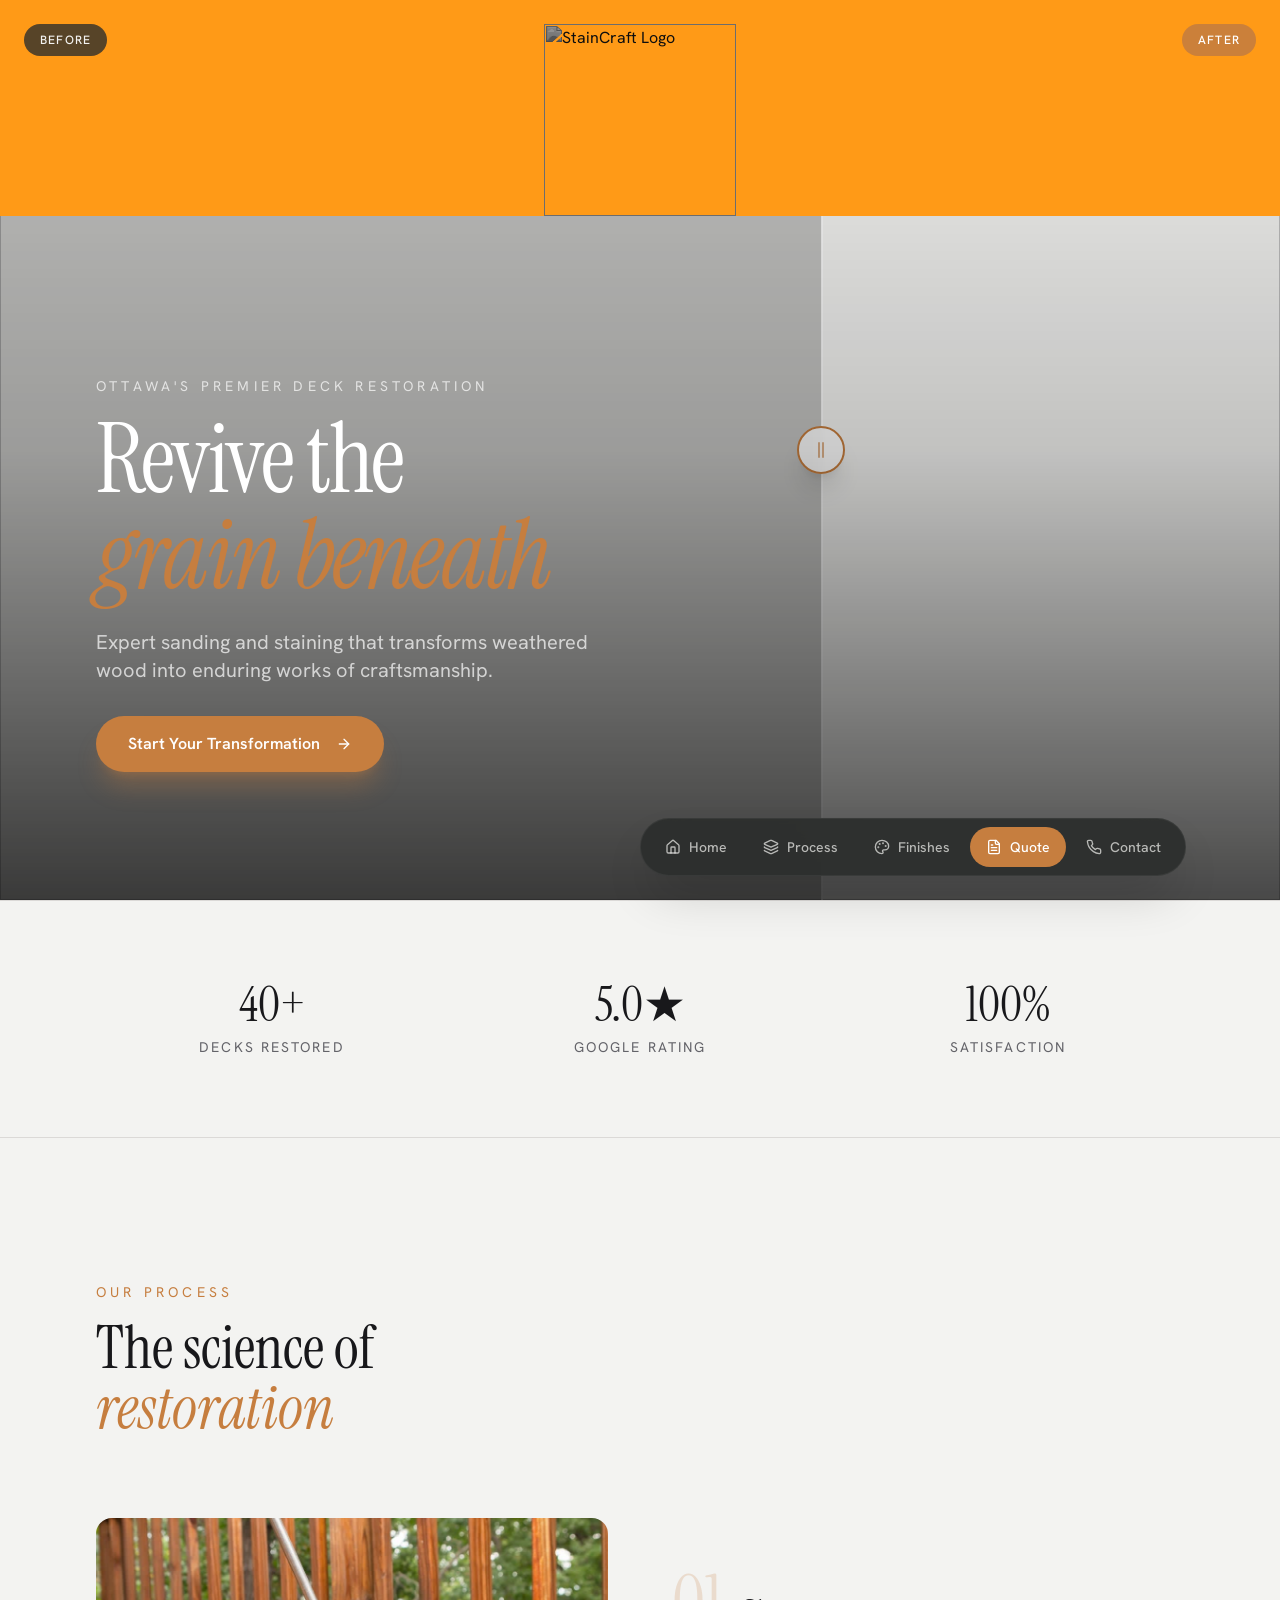
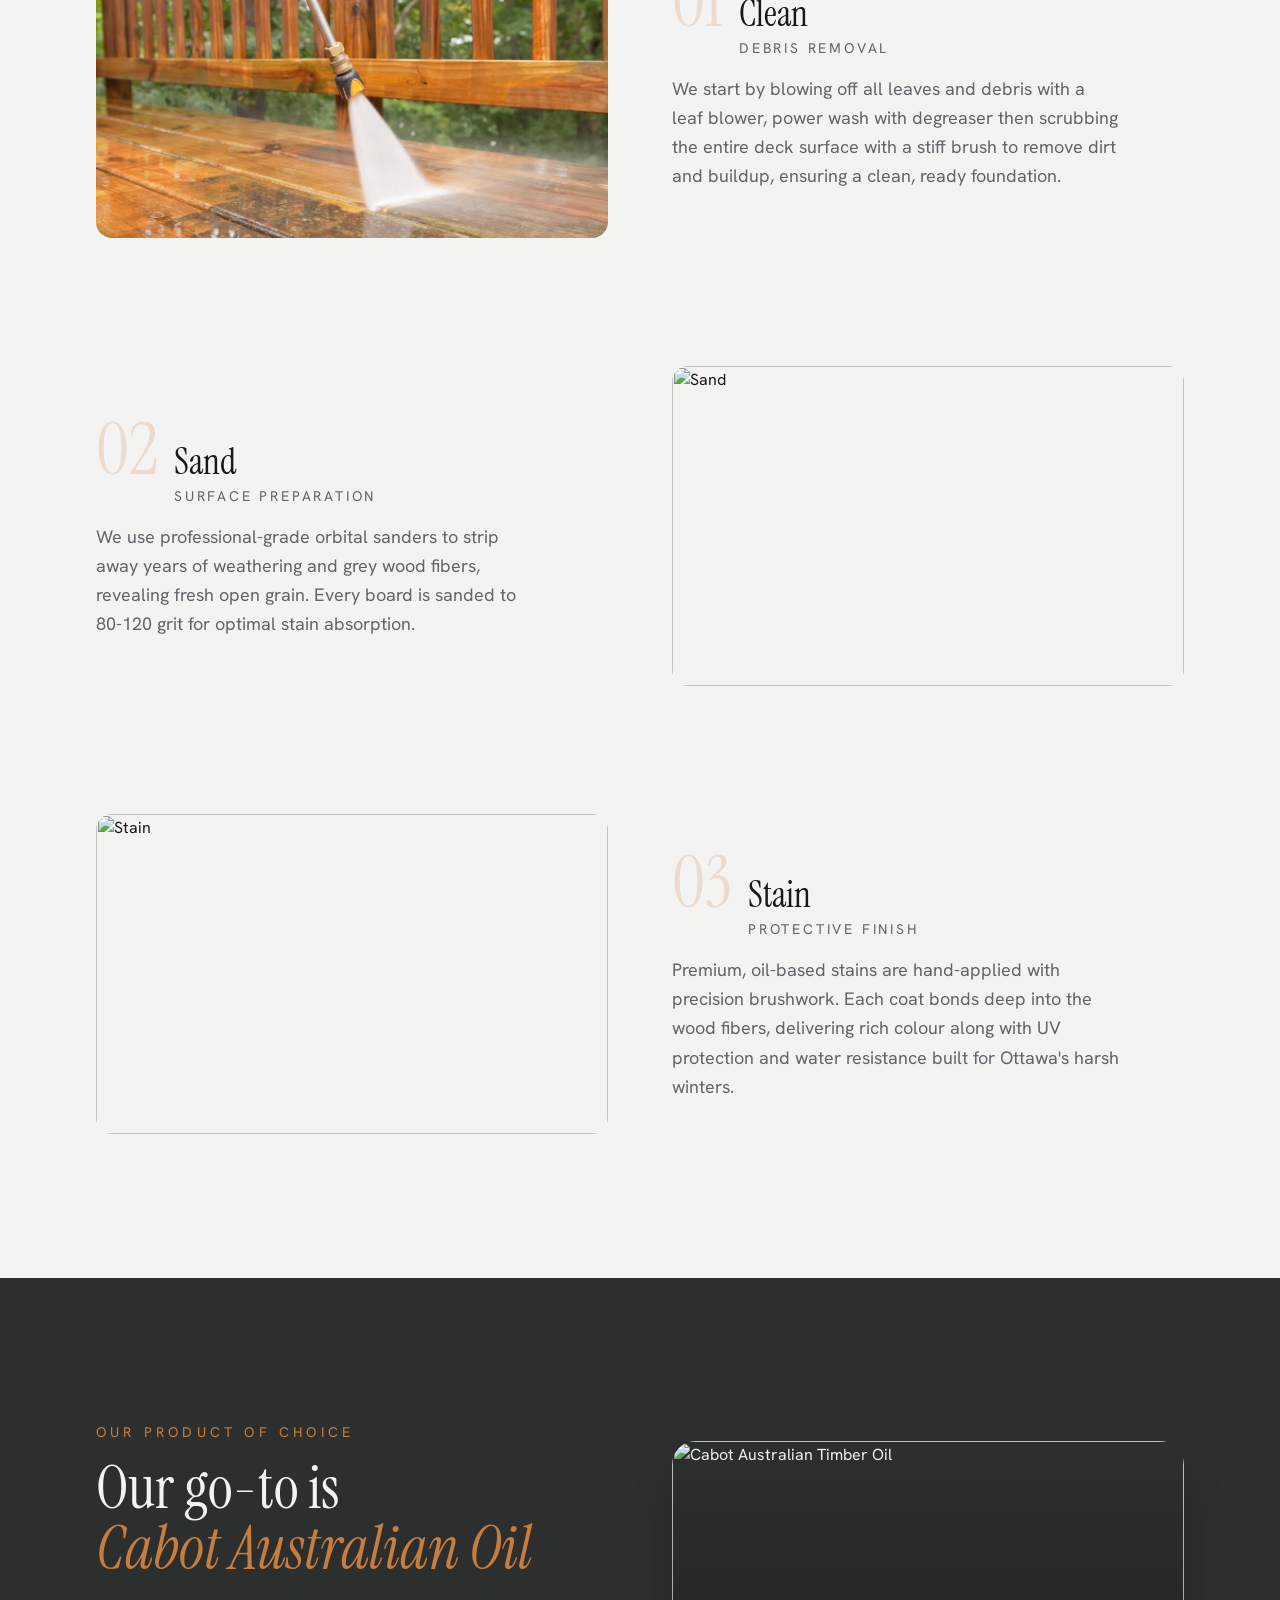
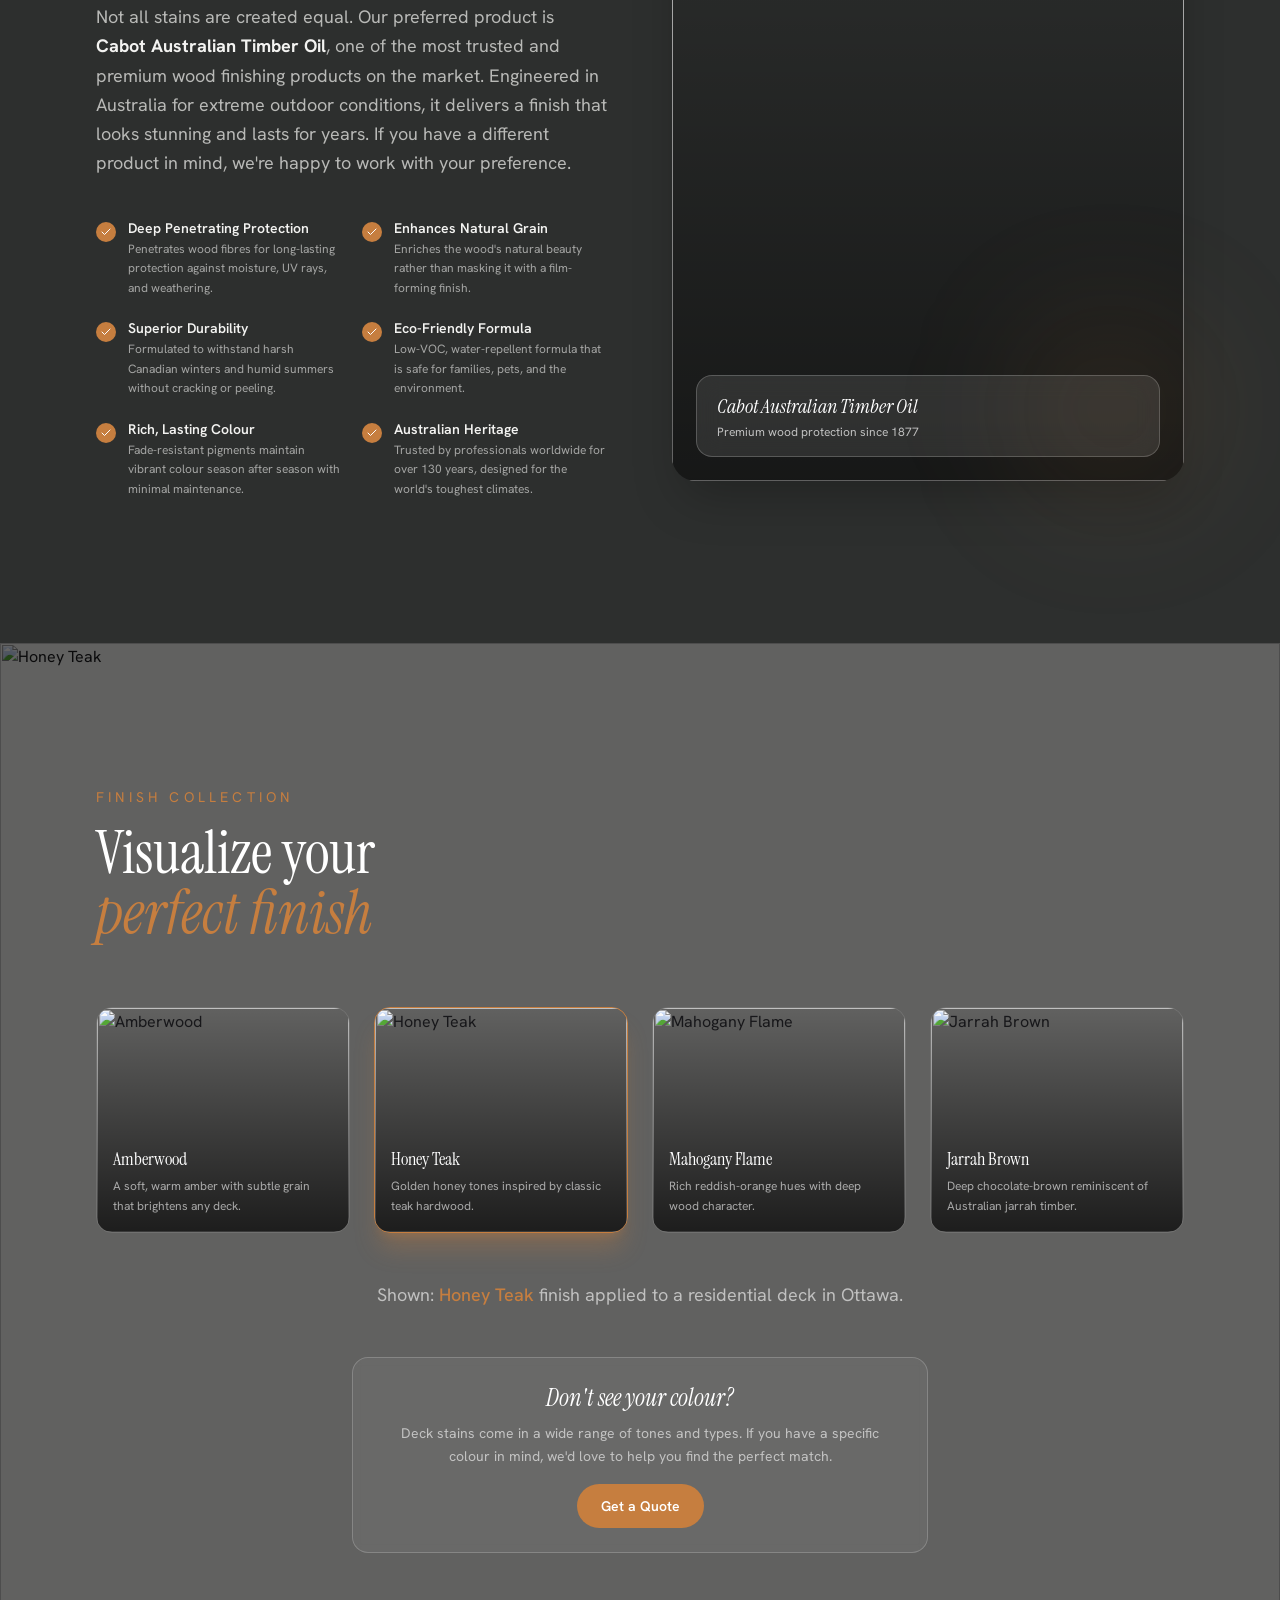
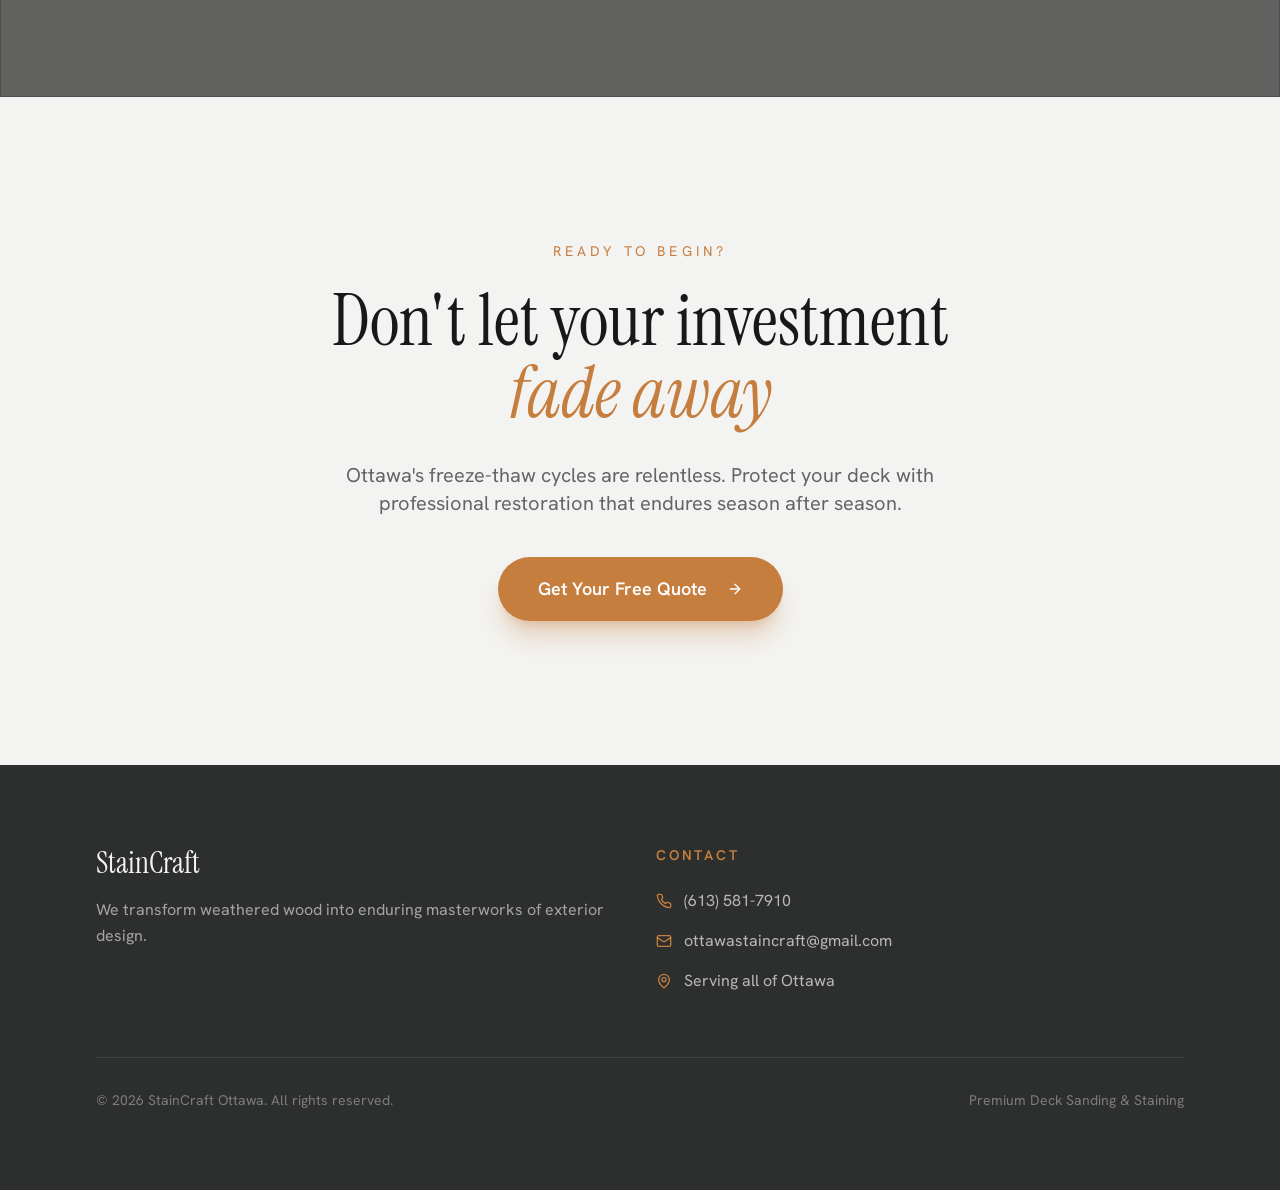
==== commit 9f61bcfd: "Update index.html" ====
--- a/index.html
+++ b/index.html
@@ -89,7 +89,9 @@
       }
     </style></head>
  <body>
-  <div id="root"><div class="min-h-screen bg-background font-body"><div><section class="relative w-full h-screen overflow-hidden"><div class="absolute inset-0 cursor-col-resize select-none"><img src="https://media.base44.com/images/public/69fa794aa1d1ffbd0a71982e/0f7877203_de7d810f-750d-41b0-aebe-3784a3c4c7a8.png" alt="Restored deck" class="absolute inset-0 w-full h-full object-cover"><div class="absolute inset-0 overflow-hidden" style="clip-path: inset(0px 35.7851% 0px 0px);"><img src="https://media.base44.com/images/public/69fa794aa1d1ffbd0a71982e/82ff02558_5747acf0-26b4-49be-80ba-8a4bb88fe09c.png" alt="Weathered deck" class="absolute inset-0 w-full h-full object-cover grayscale-[30%]"><div class="absolute inset-0 bg-black/20"></div></div><div class="absolute top-0 bottom-0 z-10 flex items-center" style="left: 64.2149%; transform: translateX(-50%);"><div class="w-[2px] h-full bg-white/80"></div><div class="absolute top-1/2 -translate-y-1/2 -translate-x-1/2 w-12 h-12 rounded-full bg-white/90 backdrop-blur-sm border-2 border-primary flex items-center justify-center shadow-xl"><div class="flex gap-0.5"><div class="w-0.5 h-4 bg-primary/60 rounded-full"></div><div class="w-0.5 h-4 bg-primary/60 rounded-full"></div></div></div></div></div><div class="absolute top-0 left-0 right-0 z-20"><div class="w-full bg-white pt-6 pb-12 flex justify-center"><img src="https://media.base44.com/images/public/69fa794aa1d1ffbd0a71982e/243f732c0_StainCraftLogo.png" alt="StainCraft Logo" class="h-36 md:h-48 object-contain"></div></div><div class="absolute top-8 left-6 z-20"><span class="bg-secondary/80 backdrop-blur-sm text-secondary-foreground text-xs font-body font-medium tracking-widest uppercase px-4 py-2 rounded-full">Before</span></div><div class="absolute top-8 right-6 z-20"><span class="bg-primary/90 backdrop-blur-sm text-primary-foreground text-xs font-body font-medium tracking-widest uppercase px-4 py-2 rounded-full">After</span></div><div class="absolute inset-0 bg-gradient-to-t from-black/70 via-black/20 to-transparent pointer-events-none z-10"></div><div class="absolute bottom-0 left-0 right-0 z-20 pb-32 px-6 md:px-16 lg:px-24"><div class="max-w-3xl" style="opacity: 1; transform: none;"><p class="font-body text-white/70 text-sm tracking-[0.3em] uppercase mb-4">Ottawa's Premier Deck Restoration</p><h1 class="font-display text-5xl md:text-7xl lg:text-8xl text-white leading-[0.95] tracking-tight mb-6">Revive the<br><span class="text-primary italic">grain beneath</span></h1><p class="font-body text-white/70 text-lg md:text-xl max-w-lg mb-8 leading-relaxed">Expert sanding and staining that transforms weathered wood into enduring works of craftsmanship.</p><a href="quote.html"><button class="inline-flex items-center justify-center gap-2 whitespace-nowrap focus-visible:outline-none focus-visible:ring-1 focus-visible:ring-ring disabled:pointer-events-none disabled:opacity-50 [&amp;_svg]:pointer-events-none [&amp;_svg]:size-4 [&amp;_svg]:shrink-0 py-2 h-14 px-8 text-base font-body font-semibold rounded-full bg-primary hover:bg-primary/90 text-primary-foreground shadow-xl shadow-primary/30 transition-all duration-300 hover:shadow-2xl hover:shadow-primary/40" >Start Your Transformation<svg xmlns="http://www.w3.org/2000/svg" width="24" height="24" viewBox="0 0 24 24" fill="none" stroke="currentColor" stroke-width="2" stroke-linecap="round" stroke-linejoin="round" class="lucide lucide-arrow-right w-5 h-5 ml-2"><path d="M5 12h14"></path><path d="m12 5 7 7-7 7"></path></svg></button></a></div></div><div class="absolute top-1/2 left-1/2 -translate-x-1/2 -translate-y-1/2 z-20 pointer-events-none" style="opacity: 0;"><div class="bg-white/90 backdrop-blur-sm rounded-full px-5 py-3 shadow-lg"><span class="font-body text-sm text-foreground font-medium">← Drag to compare →</span></div></div></section><section class="py-16 md:py-20 px-6 md:px-16 lg:px-24 border-y border-border"><div class="max-w-7xl mx-auto grid grid-cols-3 gap-8 md:gap-4"><div class="text-center" style="opacity: 1; transform: none;"><p class="font-display text-4xl md:text-5xl text-foreground">40+</p><p class="font-body text-muted-foreground text-sm tracking-[0.15em] uppercase mt-2">Decks Restored</p></div><div class="text-center" style="opacity: 1; transform: none;"><p class="font-display text-4xl md:text-5xl text-foreground">5.0★</p><p class="font-body text-muted-foreground text-sm tracking-[0.15em] uppercase mt-2">Google Rating</p></div><div class="text-center" style="opacity: 1; transform: none;"><p class="font-display text-4xl md:text-5xl text-foreground">100%</p><p class="font-body text-muted-foreground text-sm tracking-[0.15em] uppercase mt-2">Satisfaction</p></div></div></section><section id="process" class="py-24 md:py-36 px-6 md:px-16 lg:px-24"><div class="max-w-7xl mx-auto"><div class="mb-20" style="opacity: 1; transform: none;"><p class="font-body text-sm tracking-[0.3em] uppercase text-primary mb-4">Our Process</p><h2 class="font-display text-4xl md:text-6xl text-foreground leading-tight">The science of<br><span class="italic text-primary">restoration</span></h2></div><div class="space-y-24 md:space-y-32"><div class="grid grid-cols-1 lg:grid-cols-2 gap-8 lg:gap-16 items-center " style="opacity: 1; transform: none;"><div class=""><div class="overflow-hidden rounded-2xl"><img src="https://ottawastaincraft-a11y.github.io/Staincraft-web/CR-Home-InlineHero-Can-This-Surface-Be-Pressure-Washed-0325.jfif" alt="Clean" class="w-full h-64 md:h-80 object-cover hover:scale-105 transition-transform duration-700"></div></div><div class="space-y-4 "><div class="flex items-baseline gap-4"><span class="font-display text-6xl md:text-7xl text-primary/20">01</span><div><h3 class="font-display text-3xl md:text-4xl text-foreground">Clean</h3><p class="font-body text-sm tracking-[0.2em] uppercase text-muted-foreground mt-1">Debris Removal</p></div></div><p class="font-body text-muted-foreground text-lg leading-relaxed max-w-md">We start by blowing off all leaves and debris with a leaf blower, power wash with degreaser then scrubbing the entire deck surface with a stiff brush to remove dirt and buildup, ensuring a clean, ready foundation.</p></div></div><div class="grid grid-cols-1 lg:grid-cols-2 gap-8 lg:gap-16 items-center lg:grid-flow-dense" style="opacity: 1; transform: none;"><div class="lg:col-start-2"><div class="overflow-hidden rounded-2xl"><img src="https://riverviewdecks.com/wp-content/uploads/2022/06/sanding-with-sander.jpg" alt="Sand" class="w-full h-64 md:h-80 object-cover hover:scale-105 transition-transform duration-700"></div></div><div class="space-y-4 lg:col-start-1"><div class="flex items-baseline gap-4"><span class="font-display text-6xl md:text-7xl text-primary/20">02</span><div><h3 class="font-display text-3xl md:text-4xl text-foreground">Sand</h3><p class="font-body text-sm tracking-[0.2em] uppercase text-muted-foreground mt-1">Surface Preparation</p></div></div><p class="font-body text-muted-foreground text-lg leading-relaxed max-w-md">We use professional-grade orbital sanders to strip away years of weathering and grey wood fibers, revealing fresh open grain. Every board is sanded to 80-120 grit for optimal stain absorption.</p></div></div><div class="grid grid-cols-1 lg:grid-cols-2 gap-8 lg:gap-16 items-center " style="opacity: 1; transform: none;"><div class=""><div class="overflow-hidden rounded-2xl"><img src="https://www.frontdoor.com/contentassets/2fe6e5eeeff04af587526d3d3c5997c4/hero-how-to-stain-a-deck.jpg" alt="Stain" class="w-full h-64 md:h-80 object-cover hover:scale-105 transition-transform duration-700"></div></div><div class="space-y-4 "><div class="flex items-baseline gap-4"><span class="font-display text-6xl md:text-7xl text-primary/20">03</span><div><h3 class="font-display text-3xl md:text-4xl text-foreground">Stain</h3><p class="font-body text-sm tracking-[0.2em] uppercase text-muted-foreground mt-1">Protective Finish</p></div></div><p class="font-body text-muted-foreground text-lg leading-relaxed max-w-md">Premium, oil-based stains are hand-applied with precision brushwork. Each coat bonds deep into the wood fibers, delivering rich colour along with UV protection and water resistance built for Ottawa's harsh winters.</p></div></div></div></div></section><section class="py-24 md:py-36 bg-secondary text-secondary-foreground overflow-hidden"><div class="px-6 md:px-16 lg:px-24 max-w-7xl mx-auto"><div class="grid grid-cols-1 lg:grid-cols-2 gap-16 items-center"><div style="opacity: 1; transform: none;"><p class="font-body text-sm tracking-[0.3em] uppercase text-primary mb-4">Our Product of Choice</p><h2 class="font-display text-4xl md:text-6xl leading-tight mb-6">Our go-to is<br><span class="italic text-primary">Cabot Australian Oil</span></h2><p class="font-body text-secondary-foreground/70 text-lg leading-relaxed mb-10">Not all stains are created equal. Our preferred product is <strong class="text-secondary-foreground">Cabot Australian Timber Oil</strong>, one of the most trusted and premium wood finishing products on the market. Engineered in Australia for extreme outdoor conditions, it delivers a finish that looks stunning and lasts for years. If you have a different product in mind, we're happy to work with your preference.</p><div class="grid grid-cols-1 sm:grid-cols-2 gap-5"><div class="flex gap-3" style="opacity: 1; transform: none;"><div class="mt-1 flex-shrink-0 w-5 h-5 rounded-full bg-primary flex items-center justify-center"><svg xmlns="http://www.w3.org/2000/svg" width="24" height="24" viewBox="0 0 24 24" fill="none" stroke="currentColor" stroke-width="2" stroke-linecap="round" stroke-linejoin="round" class="lucide lucide-check w-3 h-3 text-primary-foreground"><path d="M20 6 9 17l-5-5"></path></svg></div><div><p class="font-body font-semibold text-sm text-secondary-foreground">Deep Penetrating Protection</p><p class="font-body text-xs text-secondary-foreground/60 leading-relaxed mt-0.5">Penetrates wood fibres for long-lasting protection against moisture, UV rays, and weathering.</p></div></div><div class="flex gap-3" style="opacity: 1; transform: none;"><div class="mt-1 flex-shrink-0 w-5 h-5 rounded-full bg-primary flex items-center justify-center"><svg xmlns="http://www.w3.org/2000/svg" width="24" height="24" viewBox="0 0 24 24" fill="none" stroke="currentColor" stroke-width="2" stroke-linecap="round" stroke-linejoin="round" class="lucide lucide-check w-3 h-3 text-primary-foreground"><path d="M20 6 9 17l-5-5"></path></svg></div><div><p class="font-body font-semibold text-sm text-secondary-foreground">Enhances Natural Grain</p><p class="font-body text-xs text-secondary-foreground/60 leading-relaxed mt-0.5">Enriches the wood's natural beauty rather than masking it with a film-forming finish.</p></div></div><div class="flex gap-3" style="opacity: 1; transform: none;"><div class="mt-1 flex-shrink-0 w-5 h-5 rounded-full bg-primary flex items-center justify-center"><svg xmlns="http://www.w3.org/2000/svg" width="24" height="24" viewBox="0 0 24 24" fill="none" stroke="currentColor" stroke-width="2" stroke-linecap="round" stroke-linejoin="round" class="lucide lucide-check w-3 h-3 text-primary-foreground"><path d="M20 6 9 17l-5-5"></path></svg></div><div><p class="font-body font-semibold text-sm text-secondary-foreground">Superior Durability</p><p class="font-body text-xs text-secondary-foreground/60 leading-relaxed mt-0.5">Formulated to withstand harsh Canadian winters and humid summers without cracking or peeling.</p></div></div><div class="flex gap-3" style="opacity: 1; transform: none;"><div class="mt-1 flex-shrink-0 w-5 h-5 rounded-full bg-primary flex items-center justify-center"><svg xmlns="http://www.w3.org/2000/svg" width="24" height="24" viewBox="0 0 24 24" fill="none" stroke="currentColor" stroke-width="2" stroke-linecap="round" stroke-linejoin="round" class="lucide lucide-check w-3 h-3 text-primary-foreground"><path d="M20 6 9 17l-5-5"></path></svg></div><div><p class="font-body font-semibold text-sm text-secondary-foreground">Eco-Friendly Formula</p><p class="font-body text-xs text-secondary-foreground/60 leading-relaxed mt-0.5">Low-VOC, water-repellent formula that is safe for families, pets, and the environment.</p></div></div><div class="flex gap-3" style="opacity: 1; transform: none;"><div class="mt-1 flex-shrink-0 w-5 h-5 rounded-full bg-primary flex items-center justify-center"><svg xmlns="http://www.w3.org/2000/svg" width="24" height="24" viewBox="0 0 24 24" fill="none" stroke="currentColor" stroke-width="2" stroke-linecap="round" stroke-linejoin="round" class="lucide lucide-check w-3 h-3 text-primary-foreground"><path d="M20 6 9 17l-5-5"></path></svg></div><div><p class="font-body font-semibold text-sm text-secondary-foreground">Rich, Lasting Colour</p><p class="font-body text-xs text-secondary-foreground/60 leading-relaxed mt-0.5">Fade-resistant pigments maintain vibrant colour season after season with minimal maintenance.</p></div></div><div class="flex gap-3" style="opacity: 1; transform: none;"><div class="mt-1 flex-shrink-0 w-5 h-5 rounded-full bg-primary flex items-center justify-center"><svg xmlns="http://www.w3.org/2000/svg" width="24" height="24" viewBox="0 0 24 24" fill="none" stroke="currentColor" stroke-width="2" stroke-linecap="round" stroke-linejoin="round" class="lucide lucide-check w-3 h-3 text-primary-foreground"><path d="M20 6 9 17l-5-5"></path></svg></div><div><p class="font-body font-semibold text-sm text-secondary-foreground">Australian Heritage</p><p class="font-body text-xs text-secondary-foreground/60 leading-relaxed mt-0.5">Trusted by professionals worldwide for over 130 years, designed for the world's toughest climates.</p></div></div></div></div><div class="relative" style="opacity: 1; transform: none;"><div class="relative rounded-3xl overflow-hidden aspect-[4/5] shadow-2xl"><img src="https://media.base44.com/images/public/69fa794aa1d1ffbd0a71982e/8ce46a751_Cabot-ATO-natural-1G-HERO-1.jpg" alt="Cabot Australian Timber Oil" class="w-full h-full object-cover"><div class="absolute inset-0 bg-gradient-to-t from-black/50 to-transparent"></div><div class="absolute bottom-6 left-6 right-6"><div class="bg-white/10 backdrop-blur-md border border-white/20 rounded-2xl px-5 py-4"><p class="font-display text-white text-xl italic">Cabot Australian Timber Oil</p><p class="font-body text-white/70 text-xs mt-1">Premium wood protection since 1877</p></div></div></div><div class="absolute -bottom-6 -right-6 w-48 h-48 rounded-full bg-primary/10 blur-3xl pointer-events-none"></div></div></div></div></section><section id="finishes" class="relative py-24 md:py-36 overflow-hidden"><div class="absolute inset-0" style="opacity: 1;"><img src="https://media.base44.com/images/public/69fa794aa1d1ffbd0a71982e/0ec0f10fa_Honey.JPG" alt="Honey Teak" class="w-full h-full object-cover"><div class="absolute inset-0 bg-black/60"></div></div><div class="relative z-10 px-6 md:px-16 lg:px-24 max-w-7xl mx-auto"><div class="mb-16" style="opacity: 1; transform: none;"><p class="font-body text-sm tracking-[0.3em] uppercase text-primary mb-4">Finish Collection</p><h2 class="font-display text-4xl md:text-6xl text-white leading-tight">Visualize your<br><span class="italic text-primary">perfect finish</span></h2></div><div class="grid grid-cols-2 md:grid-cols-4 gap-4 md:gap-6 mb-12"><button class="group relative rounded-2xl border overflow-hidden transition-all duration-300 text-left
+  <div id="root"><div class="min-h-screen bg-background font-body"><div><section class="relative w-full h-screen overflow-hidden"><div class="absolute inset-0 cursor-col-resize select-none"><img src="https://media.base44.com/images/public/69fa794aa1d1ffbd0a71982e/0f7877203_de7d810f-750d-41b0-aebe-3784a3c4c7a8.png" alt="Restored deck" class="absolute inset-0 w-full h-full object-cover"><div class="absolute inset-0 overflow-hidden" style="clip-path: inset(0px 35.7851% 0px 0px);"><img src="https://media.base44.com/images/public/69fa794aa1d1ffbd0a71982e/82ff02558_5747acf0-26b4-49be-80ba-8a4bb88fe09c.png" alt="Weathered deck" class="absolute inset-0 w-full h-full object-cover grayscale-[30%]"><div class="absolute inset-0 bg-black/20"></div></div><div class="absolute top-0 bottom-0 z-10 flex items-center" style="left: 64.2149%; transform: translateX(-50%);"><div class="w-[2px] h-full bg-white/80"></div><div class="absolute top-1/2 -translate-y-1/2 -translate-x-1/2 w-12 h-12 rounded-full bg-white/90 backdrop-blur-sm border-2 border-primary flex items-center justify-center shadow-xl"><div class="flex gap-0.5"><div class="w-0.5 h-4 bg-primary/60 rounded-full"></div><div class="w-0.5 h-4 bg-primary/60 rounded-full"></div></div></div></div></div><div class="absolute top-0 left-0 right-0 z-20"><div class="w-full pt-6 pb-12 flex justify-center" style="background-color: 
+#ff9a17
+;"><img src="https://media.base44.com/images/public/69fa794aa1d1ffbd0a71982e/243f732c0_StainCraftLogo.png" alt="StainCraft Logo" class="h-36 md:h-48 object-contain" style="filter: grayscale(1) brightness(0.57);"></div></div><div class="absolute top-8 left-6 z-20"><span class="bg-secondary/80 backdrop-blur-sm text-secondary-foreground text-xs font-body font-medium tracking-widest uppercase px-4 py-2 rounded-full">Before</span></div><div class="absolute top-8 right-6 z-20"><span class="bg-primary/90 backdrop-blur-sm text-primary-foreground text-xs font-body font-medium tracking-widest uppercase px-4 py-2 rounded-full">After</span></div><div class="absolute inset-0 bg-gradient-to-t from-black/70 via-black/20 to-transparent pointer-events-none z-10"></div><div class="absolute bottom-0 left-0 right-0 z-20 pb-32 px-6 md:px-16 lg:px-24"><div class="max-w-3xl" style="opacity: 1; transform: none;"><p class="font-body text-white/70 text-sm tracking-[0.3em] uppercase mb-4">Ottawa's Premier Deck Restoration</p><h1 class="font-display text-5xl md:text-7xl lg:text-8xl text-white leading-[0.95] tracking-tight mb-6">Revive the<br><span class="text-primary italic">grain beneath</span></h1><p class="font-body text-white/70 text-lg md:text-xl max-w-lg mb-8 leading-relaxed">Expert sanding and staining that transforms weathered wood into enduring works of craftsmanship.</p><a href="quote.html"><button class="inline-flex items-center justify-center gap-2 whitespace-nowrap focus-visible:outline-none focus-visible:ring-1 focus-visible:ring-ring disabled:pointer-events-none disabled:opacity-50 [&amp;_svg]:pointer-events-none [&amp;_svg]:size-4 [&amp;_svg]:shrink-0 py-2 h-14 px-8 text-base font-body font-semibold rounded-full bg-primary hover:bg-primary/90 text-primary-foreground shadow-xl shadow-primary/30 transition-all duration-300 hover:shadow-2xl hover:shadow-primary/40" >Start Your Transformation<svg xmlns="http://www.w3.org/2000/svg" width="24" height="24" viewBox="0 0 24 24" fill="none" stroke="currentColor" stroke-width="2" stroke-linecap="round" stroke-linejoin="round" class="lucide lucide-arrow-right w-5 h-5 ml-2"><path d="M5 12h14"></path><path d="m12 5 7 7-7 7"></path></svg></button></a></div></div><div class="absolute top-1/2 left-1/2 -translate-x-1/2 -translate-y-1/2 z-20 pointer-events-none" style="opacity: 0;"><div class="bg-white/90 backdrop-blur-sm rounded-full px-5 py-3 shadow-lg"><span class="font-body text-sm text-foreground font-medium">← Drag to compare →</span></div></div></section><section class="py-16 md:py-20 px-6 md:px-16 lg:px-24 border-y border-border"><div class="max-w-7xl mx-auto grid grid-cols-3 gap-8 md:gap-4"><div class="text-center" style="opacity: 1; transform: none;"><p class="font-display text-4xl md:text-5xl text-foreground">40+</p><p class="font-body text-muted-foreground text-sm tracking-[0.15em] uppercase mt-2">Decks Restored</p></div><div class="text-center" style="opacity: 1; transform: none;"><p class="font-display text-4xl md:text-5xl text-foreground">5.0★</p><p class="font-body text-muted-foreground text-sm tracking-[0.15em] uppercase mt-2">Google Rating</p></div><div class="text-center" style="opacity: 1; transform: none;"><p class="font-display text-4xl md:text-5xl text-foreground">100%</p><p class="font-body text-muted-foreground text-sm tracking-[0.15em] uppercase mt-2">Satisfaction</p></div></div></section><section id="process" class="py-24 md:py-36 px-6 md:px-16 lg:px-24"><div class="max-w-7xl mx-auto"><div class="mb-20" style="opacity: 1; transform: none;"><p class="font-body text-sm tracking-[0.3em] uppercase text-primary mb-4">Our Process</p><h2 class="font-display text-4xl md:text-6xl text-foreground leading-tight">The science of<br><span class="italic text-primary">restoration</span></h2></div><div class="space-y-24 md:space-y-32"><div class="grid grid-cols-1 lg:grid-cols-2 gap-8 lg:gap-16 items-center " style="opacity: 1; transform: none;"><div class=""><div class="overflow-hidden rounded-2xl"><img src="https://ottawastaincraft-a11y.github.io/Staincraft-web/CR-Home-InlineHero-Can-This-Surface-Be-Pressure-Washed-0325.jfif" alt="Clean" class="w-full h-64 md:h-80 object-cover hover:scale-105 transition-transform duration-700"></div></div><div class="space-y-4 "><div class="flex items-baseline gap-4"><span class="font-display text-6xl md:text-7xl text-primary/20">01</span><div><h3 class="font-display text-3xl md:text-4xl text-foreground">Clean</h3><p class="font-body text-sm tracking-[0.2em] uppercase text-muted-foreground mt-1">Debris Removal</p></div></div><p class="font-body text-muted-foreground text-lg leading-relaxed max-w-md">We start by blowing off all leaves and debris with a leaf blower, power wash with degreaser then scrubbing the entire deck surface with a stiff brush to remove dirt and buildup, ensuring a clean, ready foundation.</p></div></div><div class="grid grid-cols-1 lg:grid-cols-2 gap-8 lg:gap-16 items-center lg:grid-flow-dense" style="opacity: 1; transform: none;"><div class="lg:col-start-2"><div class="overflow-hidden rounded-2xl"><img src="https://riverviewdecks.com/wp-content/uploads/2022/06/sanding-with-sander.jpg" alt="Sand" class="w-full h-64 md:h-80 object-cover hover:scale-105 transition-transform duration-700"></div></div><div class="space-y-4 lg:col-start-1"><div class="flex items-baseline gap-4"><span class="font-display text-6xl md:text-7xl text-primary/20">02</span><div><h3 class="font-display text-3xl md:text-4xl text-foreground">Sand</h3><p class="font-body text-sm tracking-[0.2em] uppercase text-muted-foreground mt-1">Surface Preparation</p></div></div><p class="font-body text-muted-foreground text-lg leading-relaxed max-w-md">We use professional-grade orbital sanders to strip away years of weathering and grey wood fibers, revealing fresh open grain. Every board is sanded to 80-120 grit for optimal stain absorption.</p></div></div><div class="grid grid-cols-1 lg:grid-cols-2 gap-8 lg:gap-16 items-center " style="opacity: 1; transform: none;"><div class=""><div class="overflow-hidden rounded-2xl"><img src="https://www.frontdoor.com/contentassets/2fe6e5eeeff04af587526d3d3c5997c4/hero-how-to-stain-a-deck.jpg" alt="Stain" class="w-full h-64 md:h-80 object-cover hover:scale-105 transition-transform duration-700"></div></div><div class="space-y-4 "><div class="flex items-baseline gap-4"><span class="font-display text-6xl md:text-7xl text-primary/20">03</span><div><h3 class="font-display text-3xl md:text-4xl text-foreground">Stain</h3><p class="font-body text-sm tracking-[0.2em] uppercase text-muted-foreground mt-1">Protective Finish</p></div></div><p class="font-body text-muted-foreground text-lg leading-relaxed max-w-md">Premium, oil-based stains are hand-applied with precision brushwork. Each coat bonds deep into the wood fibers, delivering rich colour along with UV protection and water resistance built for Ottawa's harsh winters.</p></div></div></div></div></section><section class="py-24 md:py-36 bg-secondary text-secondary-foreground overflow-hidden"><div class="px-6 md:px-16 lg:px-24 max-w-7xl mx-auto"><div class="grid grid-cols-1 lg:grid-cols-2 gap-16 items-center"><div style="opacity: 1; transform: none;"><p class="font-body text-sm tracking-[0.3em] uppercase text-primary mb-4">Our Product of Choice</p><h2 class="font-display text-4xl md:text-6xl leading-tight mb-6">Our go-to is<br><span class="italic text-primary">Cabot Australian Oil</span></h2><p class="font-body text-secondary-foreground/70 text-lg leading-relaxed mb-10">Not all stains are created equal. Our preferred product is <strong class="text-secondary-foreground">Cabot Australian Timber Oil</strong>, one of the most trusted and premium wood finishing products on the market. Engineered in Australia for extreme outdoor conditions, it delivers a finish that looks stunning and lasts for years. If you have a different product in mind, we're happy to work with your preference.</p><div class="grid grid-cols-1 sm:grid-cols-2 gap-5"><div class="flex gap-3" style="opacity: 1; transform: none;"><div class="mt-1 flex-shrink-0 w-5 h-5 rounded-full bg-primary flex items-center justify-center"><svg xmlns="http://www.w3.org/2000/svg" width="24" height="24" viewBox="0 0 24 24" fill="none" stroke="currentColor" stroke-width="2" stroke-linecap="round" stroke-linejoin="round" class="lucide lucide-check w-3 h-3 text-primary-foreground"><path d="M20 6 9 17l-5-5"></path></svg></div><div><p class="font-body font-semibold text-sm text-secondary-foreground">Deep Penetrating Protection</p><p class="font-body text-xs text-secondary-foreground/60 leading-relaxed mt-0.5">Penetrates wood fibres for long-lasting protection against moisture, UV rays, and weathering.</p></div></div><div class="flex gap-3" style="opacity: 1; transform: none;"><div class="mt-1 flex-shrink-0 w-5 h-5 rounded-full bg-primary flex items-center justify-center"><svg xmlns="http://www.w3.org/2000/svg" width="24" height="24" viewBox="0 0 24 24" fill="none" stroke="currentColor" stroke-width="2" stroke-linecap="round" stroke-linejoin="round" class="lucide lucide-check w-3 h-3 text-primary-foreground"><path d="M20 6 9 17l-5-5"></path></svg></div><div><p class="font-body font-semibold text-sm text-secondary-foreground">Enhances Natural Grain</p><p class="font-body text-xs text-secondary-foreground/60 leading-relaxed mt-0.5">Enriches the wood's natural beauty rather than masking it with a film-forming finish.</p></div></div><div class="flex gap-3" style="opacity: 1; transform: none;"><div class="mt-1 flex-shrink-0 w-5 h-5 rounded-full bg-primary flex items-center justify-center"><svg xmlns="http://www.w3.org/2000/svg" width="24" height="24" viewBox="0 0 24 24" fill="none" stroke="currentColor" stroke-width="2" stroke-linecap="round" stroke-linejoin="round" class="lucide lucide-check w-3 h-3 text-primary-foreground"><path d="M20 6 9 17l-5-5"></path></svg></div><div><p class="font-body font-semibold text-sm text-secondary-foreground">Superior Durability</p><p class="font-body text-xs text-secondary-foreground/60 leading-relaxed mt-0.5">Formulated to withstand harsh Canadian winters and humid summers without cracking or peeling.</p></div></div><div class="flex gap-3" style="opacity: 1; transform: none;"><div class="mt-1 flex-shrink-0 w-5 h-5 rounded-full bg-primary flex items-center justify-center"><svg xmlns="http://www.w3.org/2000/svg" width="24" height="24" viewBox="0 0 24 24" fill="none" stroke="currentColor" stroke-width="2" stroke-linecap="round" stroke-linejoin="round" class="lucide lucide-check w-3 h-3 text-primary-foreground"><path d="M20 6 9 17l-5-5"></path></svg></div><div><p class="font-body font-semibold text-sm text-secondary-foreground">Eco-Friendly Formula</p><p class="font-body text-xs text-secondary-foreground/60 leading-relaxed mt-0.5">Low-VOC, water-repellent formula that is safe for families, pets, and the environment.</p></div></div><div class="flex gap-3" style="opacity: 1; transform: none;"><div class="mt-1 flex-shrink-0 w-5 h-5 rounded-full bg-primary flex items-center justify-center"><svg xmlns="http://www.w3.org/2000/svg" width="24" height="24" viewBox="0 0 24 24" fill="none" stroke="currentColor" stroke-width="2" stroke-linecap="round" stroke-linejoin="round" class="lucide lucide-check w-3 h-3 text-primary-foreground"><path d="M20 6 9 17l-5-5"></path></svg></div><div><p class="font-body font-semibold text-sm text-secondary-foreground">Rich, Lasting Colour</p><p class="font-body text-xs text-secondary-foreground/60 leading-relaxed mt-0.5">Fade-resistant pigments maintain vibrant colour season after season with minimal maintenance.</p></div></div><div class="flex gap-3" style="opacity: 1; transform: none;"><div class="mt-1 flex-shrink-0 w-5 h-5 rounded-full bg-primary flex items-center justify-center"><svg xmlns="http://www.w3.org/2000/svg" width="24" height="24" viewBox="0 0 24 24" fill="none" stroke="currentColor" stroke-width="2" stroke-linecap="round" stroke-linejoin="round" class="lucide lucide-check w-3 h-3 text-primary-foreground"><path d="M20 6 9 17l-5-5"></path></svg></div><div><p class="font-body font-semibold text-sm text-secondary-foreground">Australian Heritage</p><p class="font-body text-xs text-secondary-foreground/60 leading-relaxed mt-0.5">Trusted by professionals worldwide for over 130 years, designed for the world's toughest climates.</p></div></div></div></div><div class="relative" style="opacity: 1; transform: none;"><div class="relative rounded-3xl overflow-hidden aspect-[4/5] shadow-2xl"><img src="https://media.base44.com/images/public/69fa794aa1d1ffbd0a71982e/8ce46a751_Cabot-ATO-natural-1G-HERO-1.jpg" alt="Cabot Australian Timber Oil" class="w-full h-full object-cover"><div class="absolute inset-0 bg-gradient-to-t from-black/50 to-transparent"></div><div class="absolute bottom-6 left-6 right-6"><div class="bg-white/10 backdrop-blur-md border border-white/20 rounded-2xl px-5 py-4"><p class="font-display text-white text-xl italic">Cabot Australian Timber Oil</p><p class="font-body text-white/70 text-xs mt-1">Premium wood protection since 1877</p></div></div></div><div class="absolute -bottom-6 -right-6 w-48 h-48 rounded-full bg-primary/10 blur-3xl pointer-events-none"></div></div></div></div></section><section id="finishes" class="relative py-24 md:py-36 overflow-hidden"><div class="absolute inset-0" style="opacity: 1;"><img src="https://media.base44.com/images/public/69fa794aa1d1ffbd0a71982e/0ec0f10fa_Honey.JPG" alt="Honey Teak" class="w-full h-full object-cover"><div class="absolute inset-0 bg-black/60"></div></div><div class="relative z-10 px-6 md:px-16 lg:px-24 max-w-7xl mx-auto"><div class="mb-16" style="opacity: 1; transform: none;"><p class="font-body text-sm tracking-[0.3em] uppercase text-primary mb-4">Finish Collection</p><h2 class="font-display text-4xl md:text-6xl text-white leading-tight">Visualize your<br><span class="italic text-primary">perfect finish</span></h2></div><div class="grid grid-cols-2 md:grid-cols-4 gap-4 md:gap-6 mb-12"><button class="group relative rounded-2xl border overflow-hidden transition-all duration-300 text-left
                 border-white/10 hover:border-white/30"><img src="https://media.base44.com/images/public/69fa794aa1d1ffbd0a71982e/8ac215d3a_Amberwood.JPG" alt="Amberwood" class="w-full h-48 md:h-56 object-cover"><div class="absolute inset-0 bg-gradient-to-t from-black/70 to-transparent"></div><div class="absolute bottom-0 left-0 right-0 p-4"><h3 class="font-display text-lg text-white">Amberwood</h3><p class="font-body text-white/60 text-xs leading-relaxed mt-1">A soft, warm amber with subtle grain that brightens any deck.</p></div></button><button class="group relative rounded-2xl border overflow-hidden transition-all duration-300 text-left
                 border-primary shadow-xl shadow-primary/30 ring-8 ring-primary" style="transform: none;"><img src="https://media.base44.com/images/public/69fa794aa1d1ffbd0a71982e/0ec0f10fa_Honey.JPG" alt="Honey Teak" class="w-full h-48 md:h-56 object-cover"><div class="absolute inset-0 bg-gradient-to-t from-black/70 to-transparent"></div><div class="absolute bottom-0 left-0 right-0 p-4"><h3 class="font-display text-lg text-white">Honey Teak</h3><p class="font-body text-white/60 text-xs leading-relaxed mt-1">Golden honey tones inspired by classic teak hardwood.</p></div></button><button class="group relative rounded-2xl border overflow-hidden transition-all duration-300 text-left
                 border-white/10 hover:border-white/30" style="transform: none;"><img src="https://media.base44.com/images/public/69fa794aa1d1ffbd0a71982e/f0b2431c8_Mahoganny.JPG" alt="Mahogany Flame" class="w-full h-48 md:h-56 object-cover"><div class="absolute inset-0 bg-gradient-to-t from-black/70 to-transparent"></div><div class="absolute bottom-0 left-0 right-0 p-4"><h3 class="font-display text-lg text-white">Mahogany Flame</h3><p class="font-body text-white/60 text-xs leading-relaxed mt-1">Rich reddish-orange hues with deep wood character.</p></div></button><button class="group relative rounded-2xl border overflow-hidden transition-all duration-300 text-left
